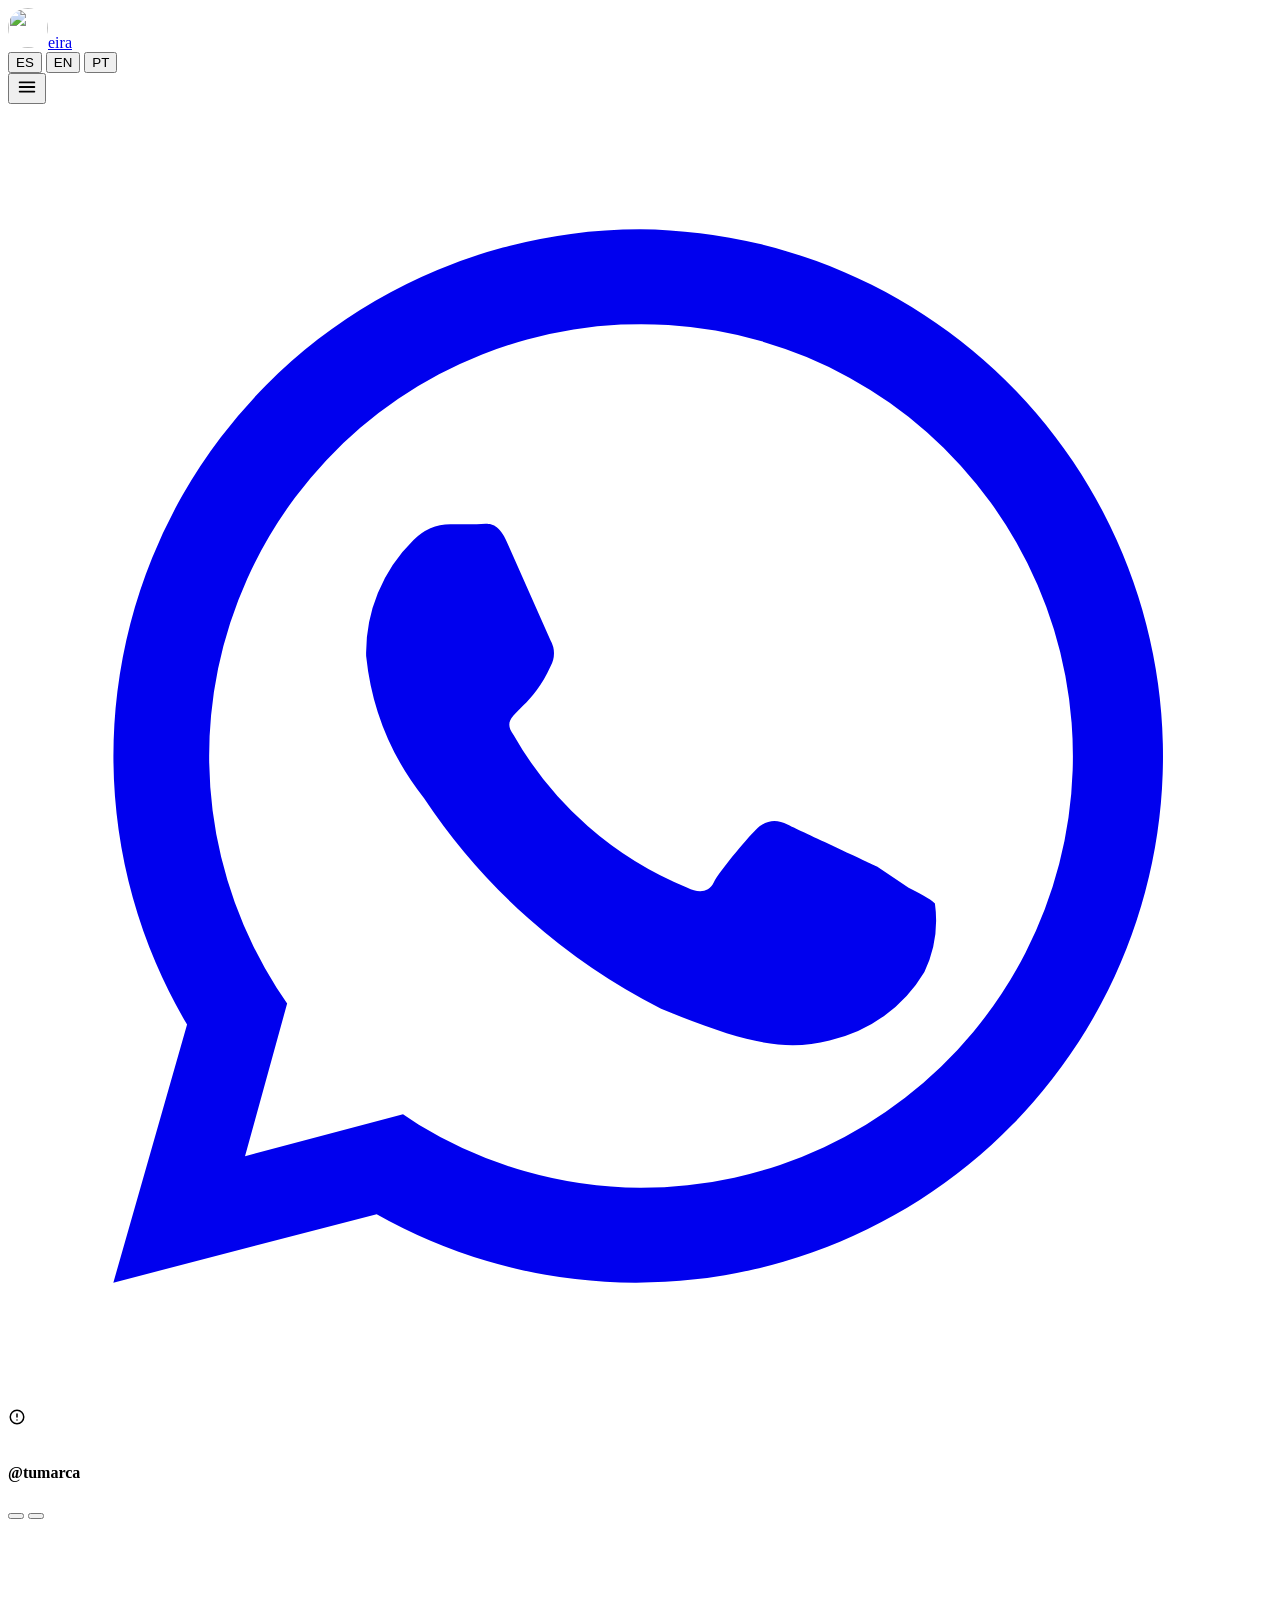
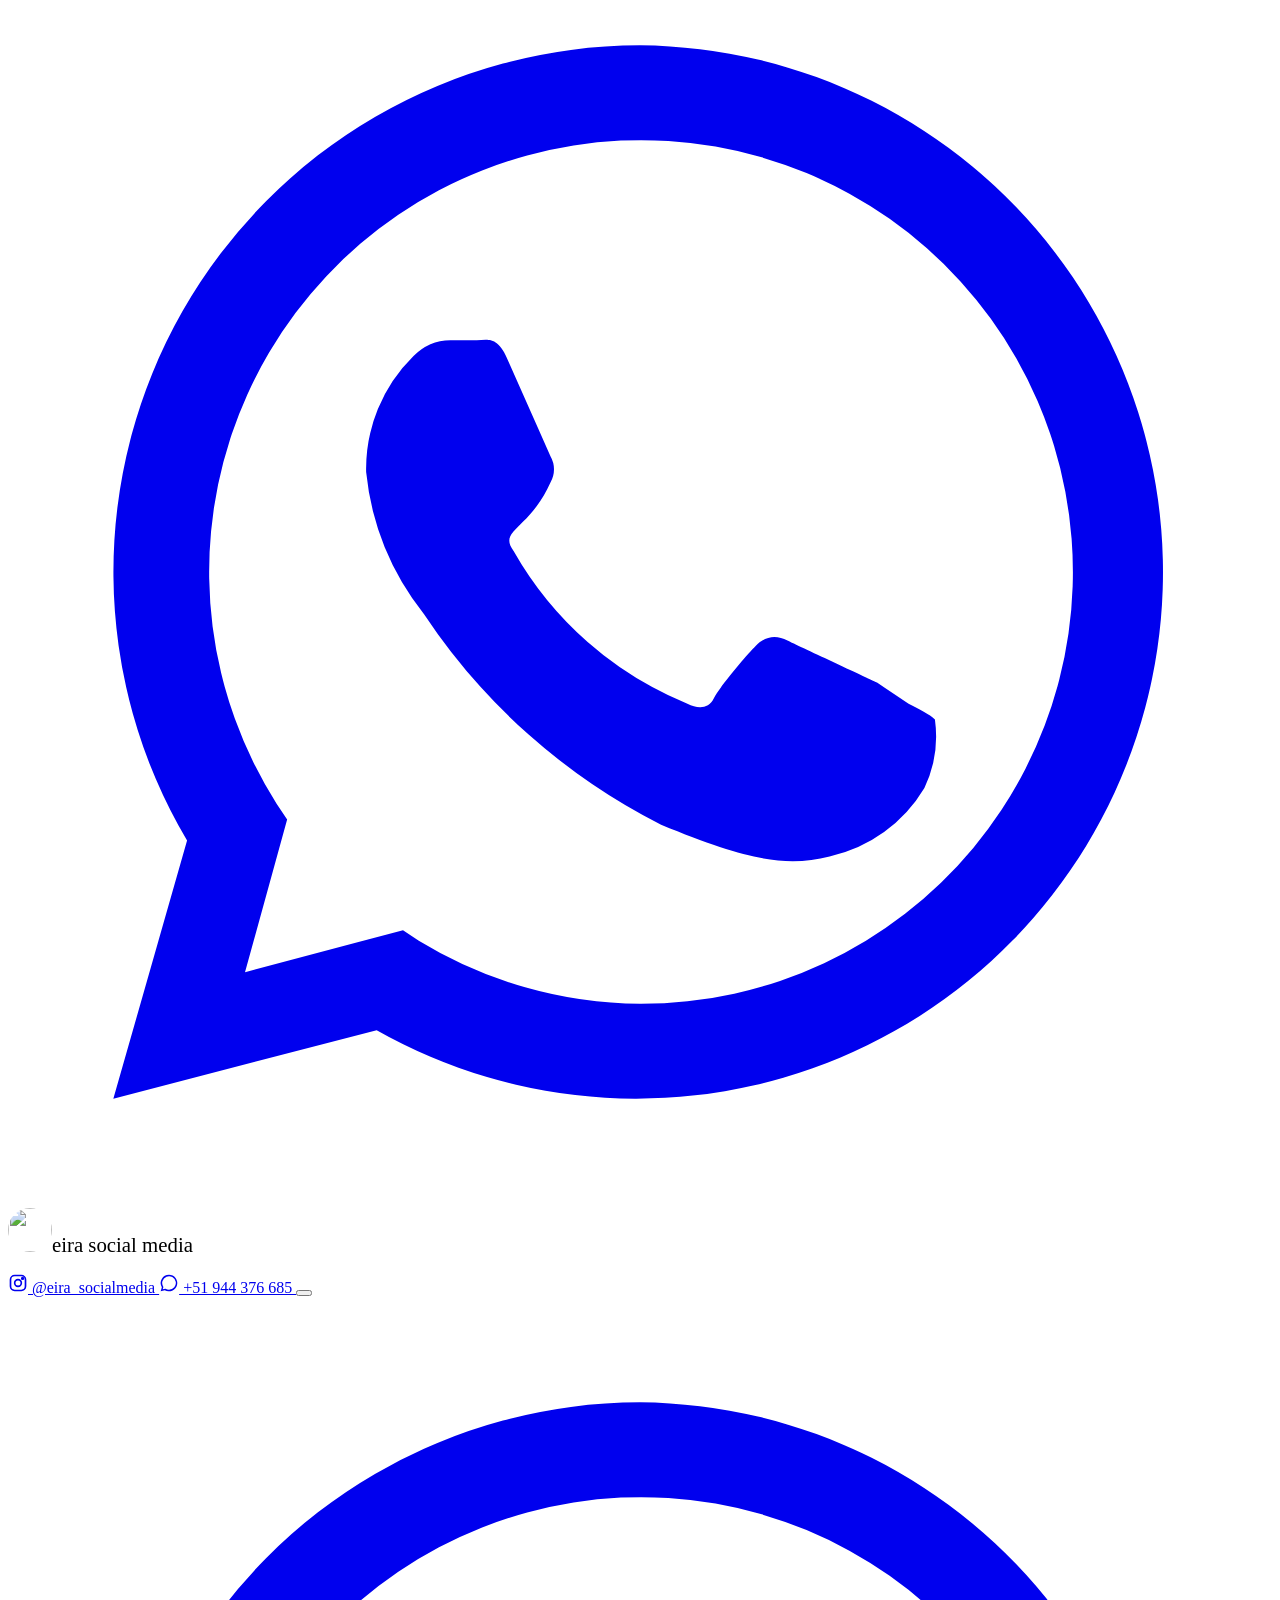
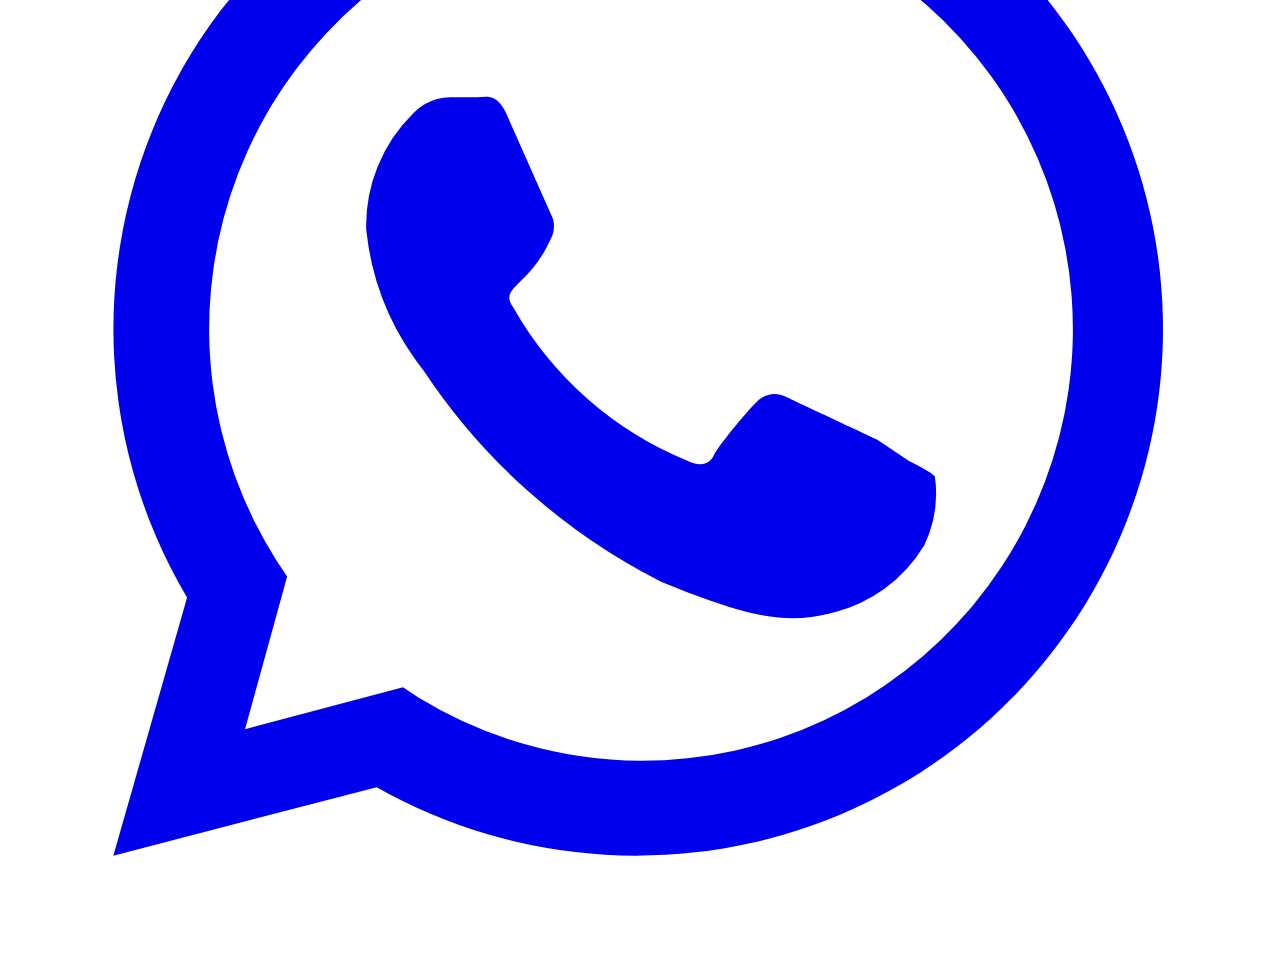
==== index.html @ bcd7b7a1 "Add files via upload" ====
<!doctype html>
<html lang="es">
<head>
<meta charset="utf-8">
<meta name="color-scheme" content="light dark">
<meta name="viewport" content="width=device-width, initial-scale=1, viewport-fit=cover">
<title>Eira Social Media | Contenido que conecta, marcas que inspiran</title>
<meta name="description" content="Agencia de social media: estrategia, gestión de redes, creación de contenido y publicidad digital a la medida de tu marca.">
<link rel="preconnect" href="https://fonts.googleapis.com">
<link rel="preconnect" href="https://fonts.gstatic.com" crossorigin>
<link href="https://fonts.googleapis.com/css2?family=Poppins:wght@400;500;600;700;800&display=swap" rel="stylesheet">
<link rel="icon" href="assets/img/logo.png">
<link rel="stylesheet" href="assets/css/styles.css">
</head>
<body>

<header class="top">
  <div class="wrap bar">
    <a class="logo" href="#inicio" aria-label="Eira Social Media">
      <img src="assets/img/logo.png" alt="" width="40" height="40" style="border-radius:50%;box-shadow:0 0 0 1px var(--line)"><span>eira</span>
    </a>
    <nav class="links" id="nav">
      <a href="#servicios" data-i18n="nav.services"></a>
      <a href="metodologia.html" data-i18n="nav.method"></a>
      <a href="#trabajos" data-i18n="nav.work"></a>
      <a href="#resultados" data-i18n="nav.results"></a>
      <a href="#cotizar" data-i18n="nav.quote"></a>
      <a href="#faq" data-i18n="nav.faq"></a>
    </nav>
    <div class="lang" role="group" aria-label="Idioma / Language / Idioma">
      <button type="button" data-lang="es">ES</button>
      <button type="button" data-lang="en">EN</button>
      <button type="button" data-lang="pt">PT</button>
    </div>
    <a class="btn btn-primary" href="#cotizar" data-i18n="nav.cta"></a>
    <button class="menu-btn" type="button" aria-expanded="false" aria-controls="nav" aria-label="Menu">
      <svg width="22" height="22" viewBox="0 0 24 24" fill="none" stroke="currentColor" stroke-width="2" stroke-linecap="round" aria-hidden="true"><path d="M4 7h16M4 12h16M4 17h16"/></svg>
    </button>
  </div>
</header>

<main id="inicio">
  <section class="hero">
    <div class="wrap hero-grid">
      <div>
        <h1 data-i18n="hero.title"></h1>
        <p class="lede" data-i18n="hero.sub"></p>
        <div class="hero-ctas">
          <a class="btn btn-primary" href="#cotizar" data-i18n="hero.cta1"></a>
          <a class="btn btn-ghost wa-link" href="#" target="_blank" rel="noopener">
            <svg viewBox="0 0 24 24" fill="currentColor" aria-hidden="true"><path d="M12 2a10 10 0 0 0-8.6 15.1L2 22l5-1.3A10 10 0 1 0 12 2Zm0 18.2a8.2 8.2 0 0 1-4.2-1.2l-.3-.2-3 .8.8-2.9-.2-.3A8.2 8.2 0 1 1 12 20.2Zm4.5-6.1c-.2-.1-1.5-.7-1.7-.8s-.4-.1-.6.1-.7.8-.8 1-.3.2-.5.1a6.7 6.7 0 0 1-3.3-2.9c-.3-.4.3-.4.7-1.3a.5.5 0 0 0 0-.5l-.8-1.8c-.2-.5-.4-.4-.6-.4h-.5a1 1 0 0 0-.7.3 3 3 0 0 0-.9 2.2 5.2 5.2 0 0 0 1.1 2.7 11.8 11.8 0 0 0 4.5 4c1.7.7 2.4.8 3.2.6a2.8 2.8 0 0 0 1.8-1.3 2.3 2.3 0 0 0 .2-1.3c-.1-.1-.3-.2-.5-.3Z"/></svg>
            <span data-i18n="hero.cta2"></span>
          </a>
        </div>
        <p class="hero-note">
          <svg width="18" height="18" viewBox="0 0 24 24" fill="none" stroke="currentColor" stroke-width="2" stroke-linecap="round" stroke-linejoin="round" aria-hidden="true"><circle cx="12" cy="12" r="9"/><path d="M12 8v4M12 16h.01"/></svg>
          <span data-i18n="hero.note"></span>
        </p>
      </div>
      <div class="feed" aria-hidden="true">
        <div class="feed-head">
          <img class="avatar" src="assets/img/logo.png" alt="">
          <div><b>@tumarca</b><span data-i18n="hero.feed"></span></div>
        </div>
        <div id="tiles" style="display:contents"></div>
        <div class="feed-stats">
          <div><b data-i18n="hero.s1v"></b><span data-i18n="hero.s1"></span></div>
          <div><b data-i18n="hero.s2v"></b><span data-i18n="hero.s2"></span></div>
          <div><b data-i18n="hero.s3v"></b><span data-i18n="hero.s3"></span></div>
        </div>
      </div>
    </div>
  </section>

  <section id="perfiles" style="padding-top:0">
    <div class="wrap">
      <h2 data-i18n="prof.title"></h2>
      <p class="lede" data-i18n="prof.sub"></p>
      <div class="tabs" role="tablist" id="profTabs"></div>
      <div class="profile-panel" role="tabpanel" id="profPanel" aria-live="polite"></div>
    </div>
  </section>

  <section class="services" id="servicios">
    <div class="wrap">
      <h2 data-i18n="svc.title"></h2>
      <p class="lede" data-i18n="svc.sub"></p>
      <div class="svc-list" id="svcList"></div>
    </div>
  </section>

  <section id="trabajos" style="padding-top:0">
    <div class="wrap">
      <h2 data-i18n="w.title"></h2>
      <p class="lede" data-i18n="w.sub"></p>
      <div class="work-grid" id="work"></div>
    </div>
  </section>

  <section id="resultados" style="padding-top:0">
    <div class="wrap">
      <h2 data-i18n="r.title"></h2>
      <p class="lede" data-i18n="r.sub"></p>
      <div class="results-grid" id="cases"></div>
      <h3 class="brands-title" data-i18n="r.brands"></h3>
      <p class="brands-sub" data-i18n="r.brandsSub"></p>
      <div class="brands" id="brands"></div>
    </div>
  </section>

  <section class="quote" id="cotizar">
    <div class="wrap quote-grid">
      <div>
        <h2 data-i18n="q.title"></h2>
        <p class="lede" data-i18n="q.sub"></p>
        <div class="why" id="why"></div>
      </div>
      <div class="qform" id="qform">
        <div class="progress" id="progress"><i></i><i></i><i></i><i></i><i></i></div>
        <div id="qbody"></div>
        <p class="err" id="qerr" role="alert"></p>
        <div class="qnav">
          <button type="button" class="btn btn-ghost" id="qback"></button>
          <button type="button" class="btn btn-primary" id="qnext"></button>
        </div>
      </div>
    </div>
  </section>

  <section id="faq">
    <div class="wrap">
      <h2 data-i18n="f.title"></h2>
      <div class="faq-list" id="faqList"></div>
    </div>
  </section>

  <section class="final" style="padding-top:0">
    <div class="wrap">
      <h2 data-i18n="end.title"></h2>
      <p class="lede" data-i18n="end.sub"></p>
      <div class="hero-ctas">
        <a class="btn btn-wa wa-link" href="#" target="_blank" rel="noopener">
          <svg viewBox="0 0 24 24" fill="currentColor" aria-hidden="true"><path d="M12 2a10 10 0 0 0-8.6 15.1L2 22l5-1.3A10 10 0 1 0 12 2Zm0 18.2a8.2 8.2 0 0 1-4.2-1.2l-.3-.2-3 .8.8-2.9-.2-.3A8.2 8.2 0 1 1 12 20.2Zm4.5-6.1c-.2-.1-1.5-.7-1.7-.8s-.4-.1-.6.1-.7.8-.8 1-.3.2-.5.1a6.7 6.7 0 0 1-3.3-2.9c-.3-.4.3-.4.7-1.3a.5.5 0 0 0 0-.5l-.8-1.8c-.2-.5-.4-.4-.6-.4h-.5a1 1 0 0 0-.7.3 3 3 0 0 0-.9 2.2 5.2 5.2 0 0 0 1.1 2.7 11.8 11.8 0 0 0 4.5 4c1.7.7 2.4.8 3.2.6a2.8 2.8 0 0 0 1.8-1.3 2.3 2.3 0 0 0 .2-1.3c-.1-.1-.3-.2-.5-.3Z"/></svg>
          <span data-i18n="end.cta"></span>
        </a>
        <a class="btn btn-ghost" href="#cotizar" data-i18n="hero.cta1"></a>
      </div>
    </div>
  </section>
</main>

<footer>
  <div class="wrap foot">
    <div>
      <div class="logo" style="font-size:1.3rem"><img src="assets/img/logo.png" alt="" width="44" height="44" style="border-radius:50%;box-shadow:0 0 0 1px var(--line)"><span>eira social media</span></div>
      <p data-i18n="foot.tag" style="margin-top:6px;max-width:44ch"></p>
    </div>
    <div class="foot-links">
      <a href="https://www.instagram.com/eira_socialmedia/" target="_blank" rel="noopener">
        <svg width="20" height="20" viewBox="0 0 24 24" fill="none" stroke="currentColor" stroke-width="2" aria-hidden="true"><rect x="3" y="3" width="18" height="18" rx="5"/><circle cx="12" cy="12" r="4"/><circle cx="17.5" cy="6.5" r="1" fill="currentColor"/></svg>
        @eira_socialmedia
      </a>
      <a class="wa-link" href="#" target="_blank" rel="noopener">
        <svg width="20" height="20" viewBox="0 0 24 24" fill="currentColor" aria-hidden="true"><path d="M12 2a10 10 0 0 0-8.6 15.1L2 22l5-1.3A10 10 0 1 0 12 2Zm0 18.2a8.2 8.2 0 0 1-4.2-1.2l-.3-.2-3 .8.8-2.9-.2-.3A8.2 8.2 0 1 1 12 20.2Z"/></svg>
        +51 944 376 685
      </a>
      <button class="theme-btn" type="button" id="themeBtn"></button>
    </div>
  </div>
</footer>

<a class="wa-float wa-link" href="#" target="_blank" rel="noopener" aria-label="WhatsApp">
  <svg viewBox="0 0 24 24" fill="currentColor" aria-hidden="true"><path d="M12 2a10 10 0 0 0-8.6 15.1L2 22l5-1.3A10 10 0 1 0 12 2Zm0 18.2a8.2 8.2 0 0 1-4.2-1.2l-.3-.2-3 .8.8-2.9-.2-.3A8.2 8.2 0 1 1 12 20.2Zm4.5-6.1c-.2-.1-1.5-.7-1.7-.8s-.4-.1-.6.1-.7.8-.8 1-.3.2-.5.1a6.7 6.7 0 0 1-3.3-2.9c-.3-.4.3-.4.7-1.3a.5.5 0 0 0 0-.5l-.8-1.8c-.2-.5-.4-.4-.6-.4h-.5a1 1 0 0 0-.7.3 3 3 0 0 0-.9 2.2 5.2 5.2 0 0 0 1.1 2.7 11.8 11.8 0 0 0 4.5 4c1.7.7 2.4.8 3.2.6a2.8 2.8 0 0 0 1.8-1.3 2.3 2.3 0 0 0 .2-1.3c-.1-.1-.3-.2-.5-.3Z"/></svg>
</a>

<script src="assets/js/app.js"></script>
</body>
</html>
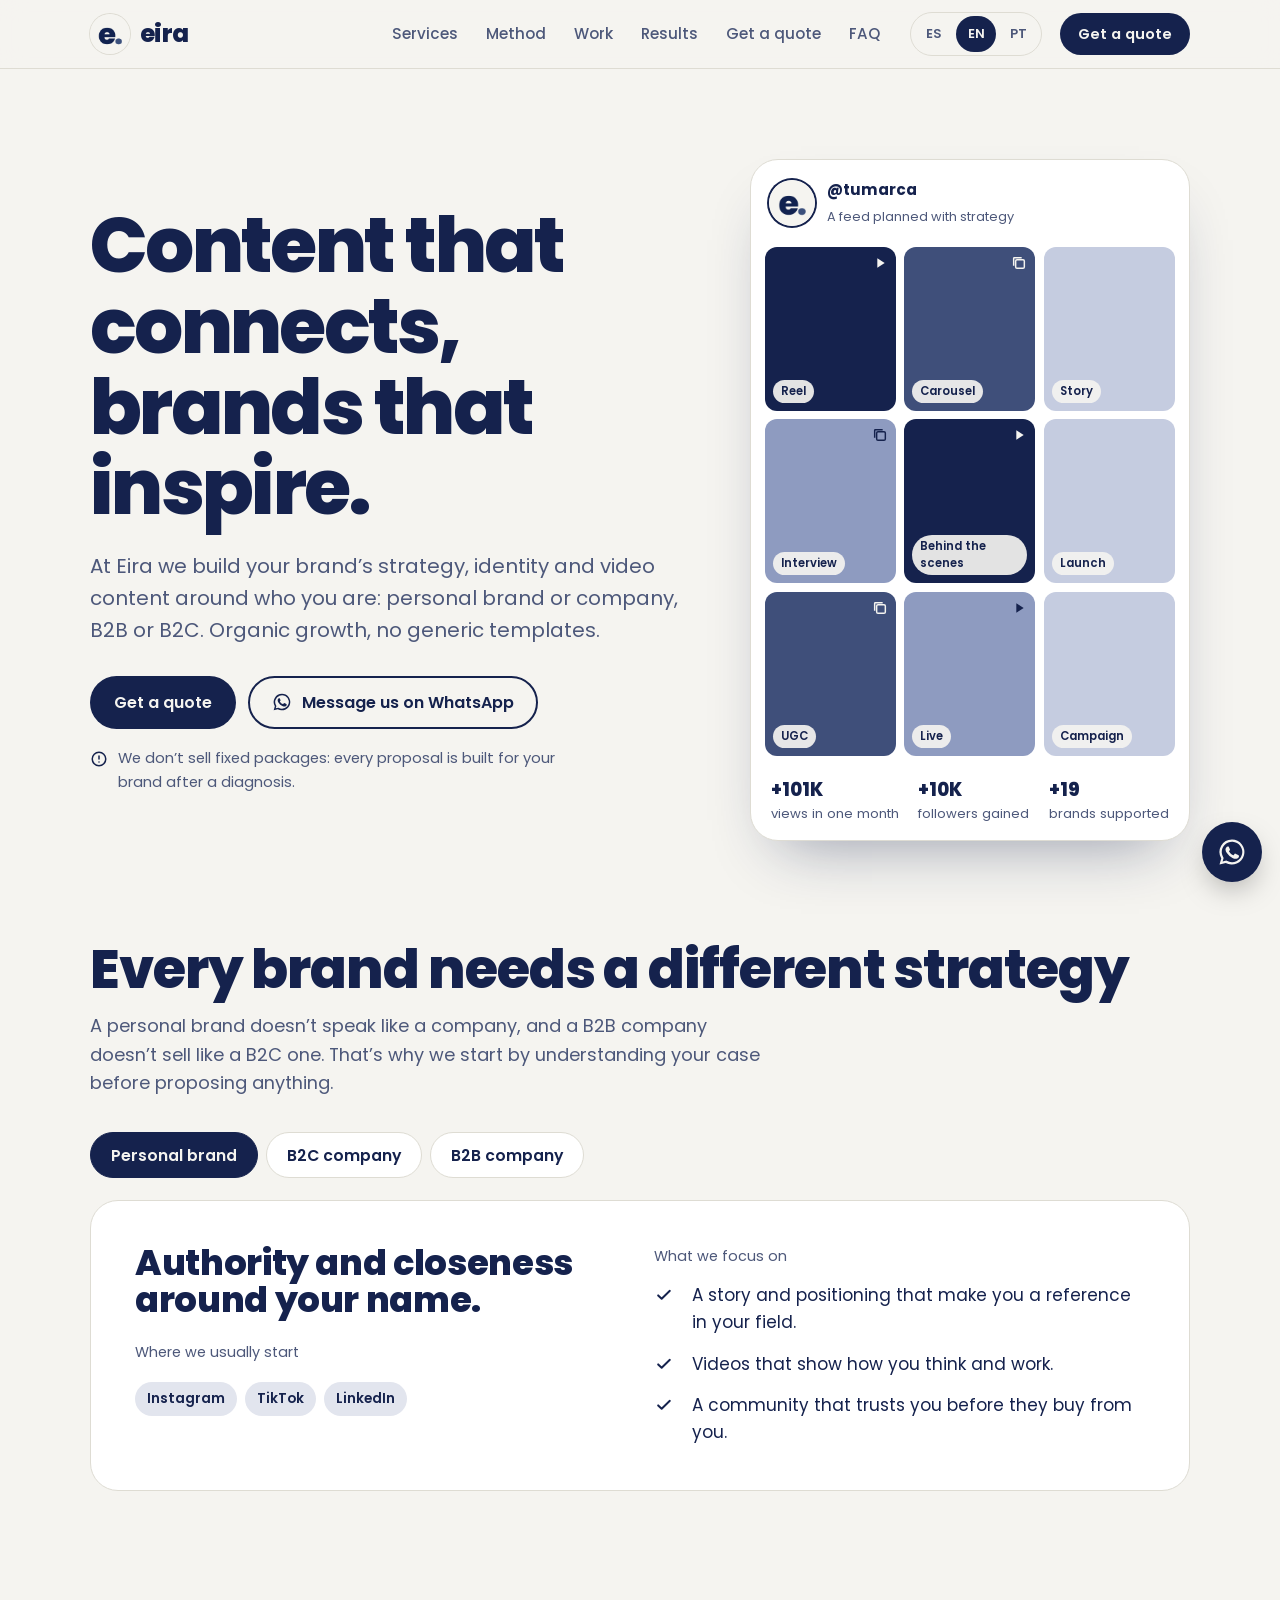
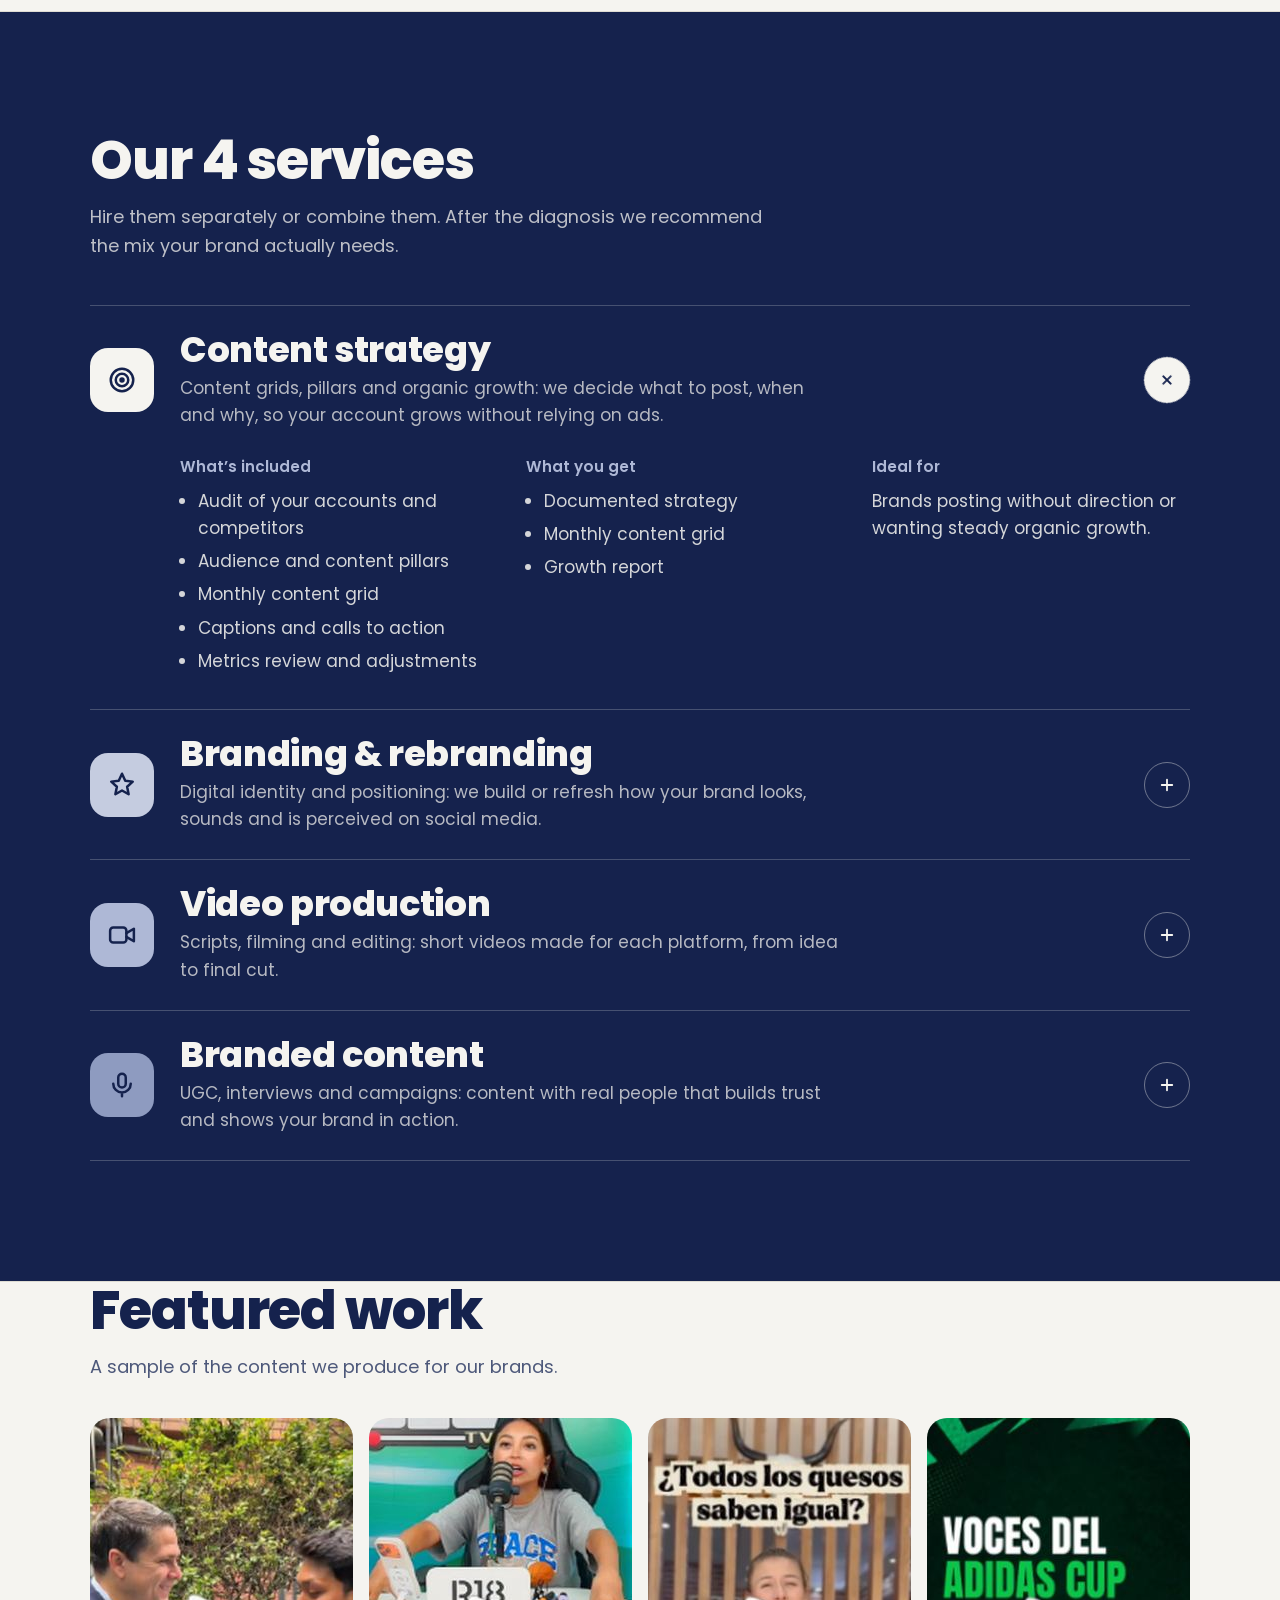
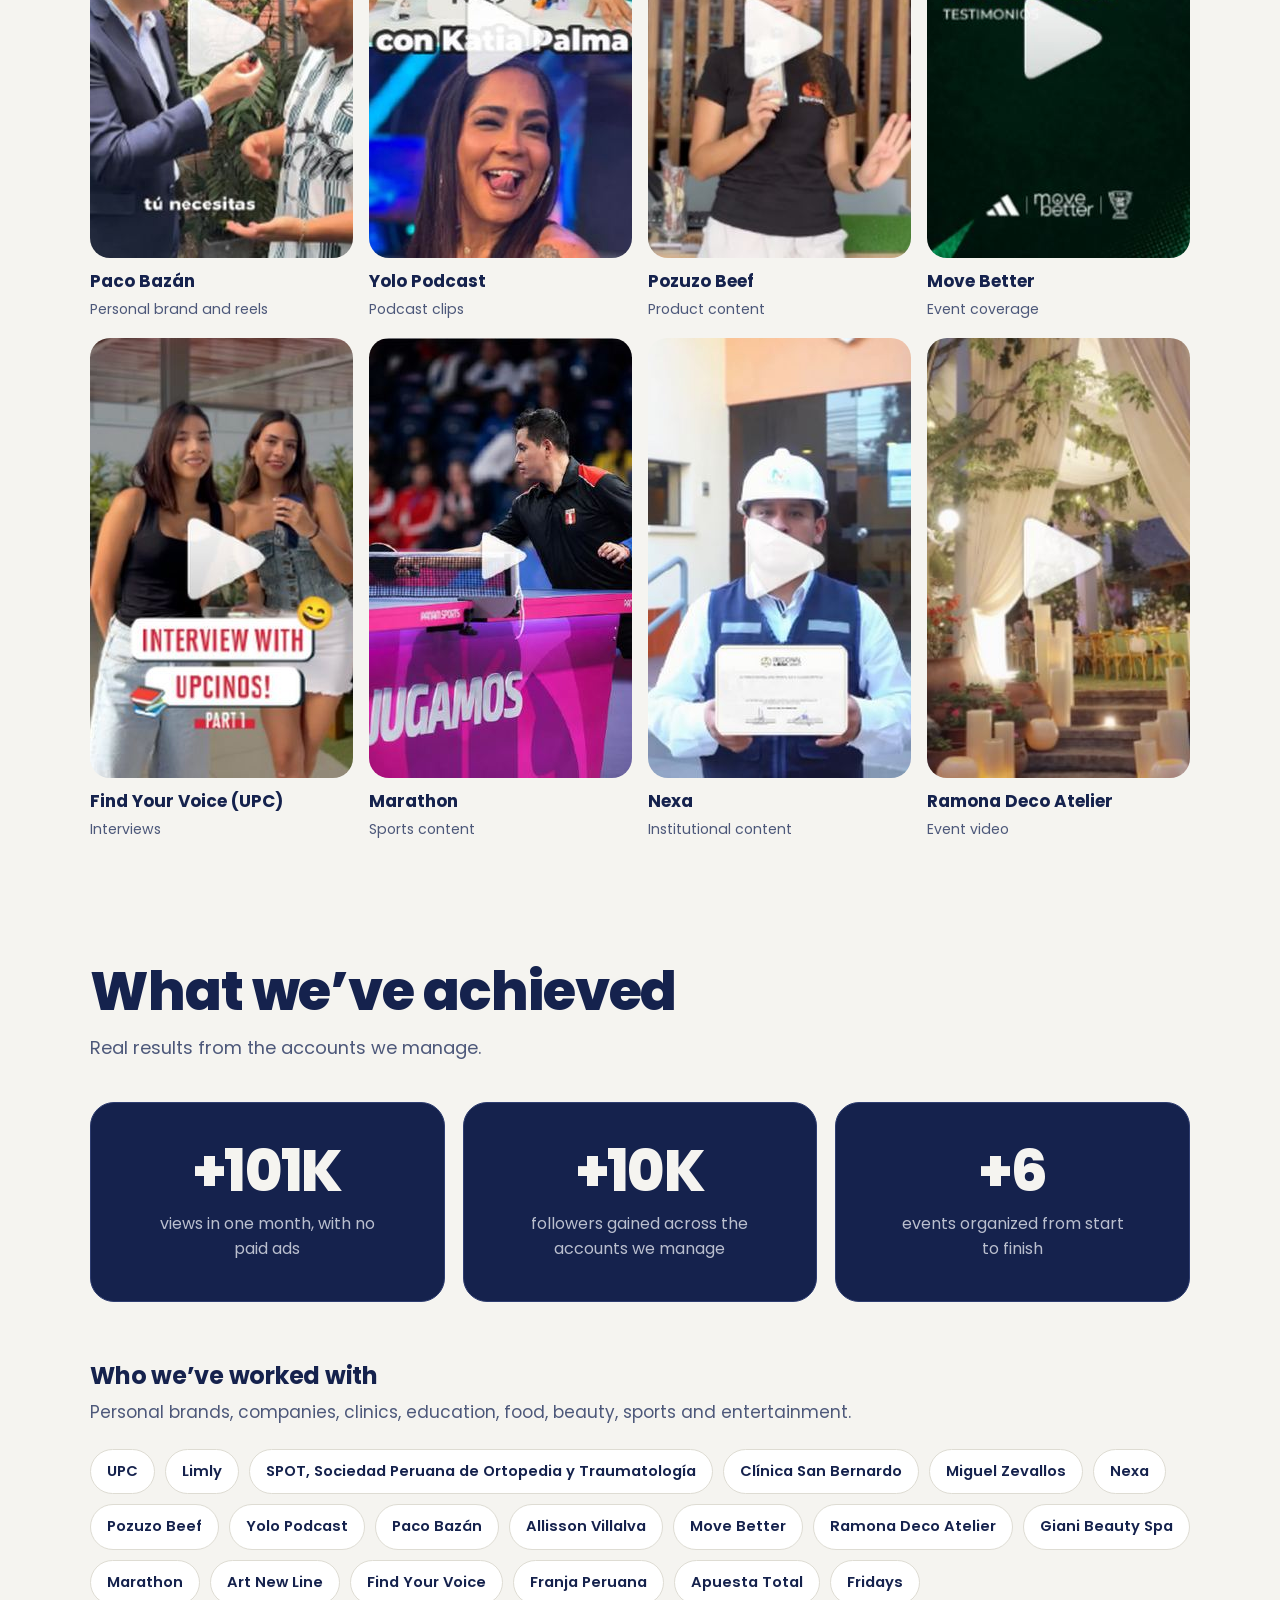
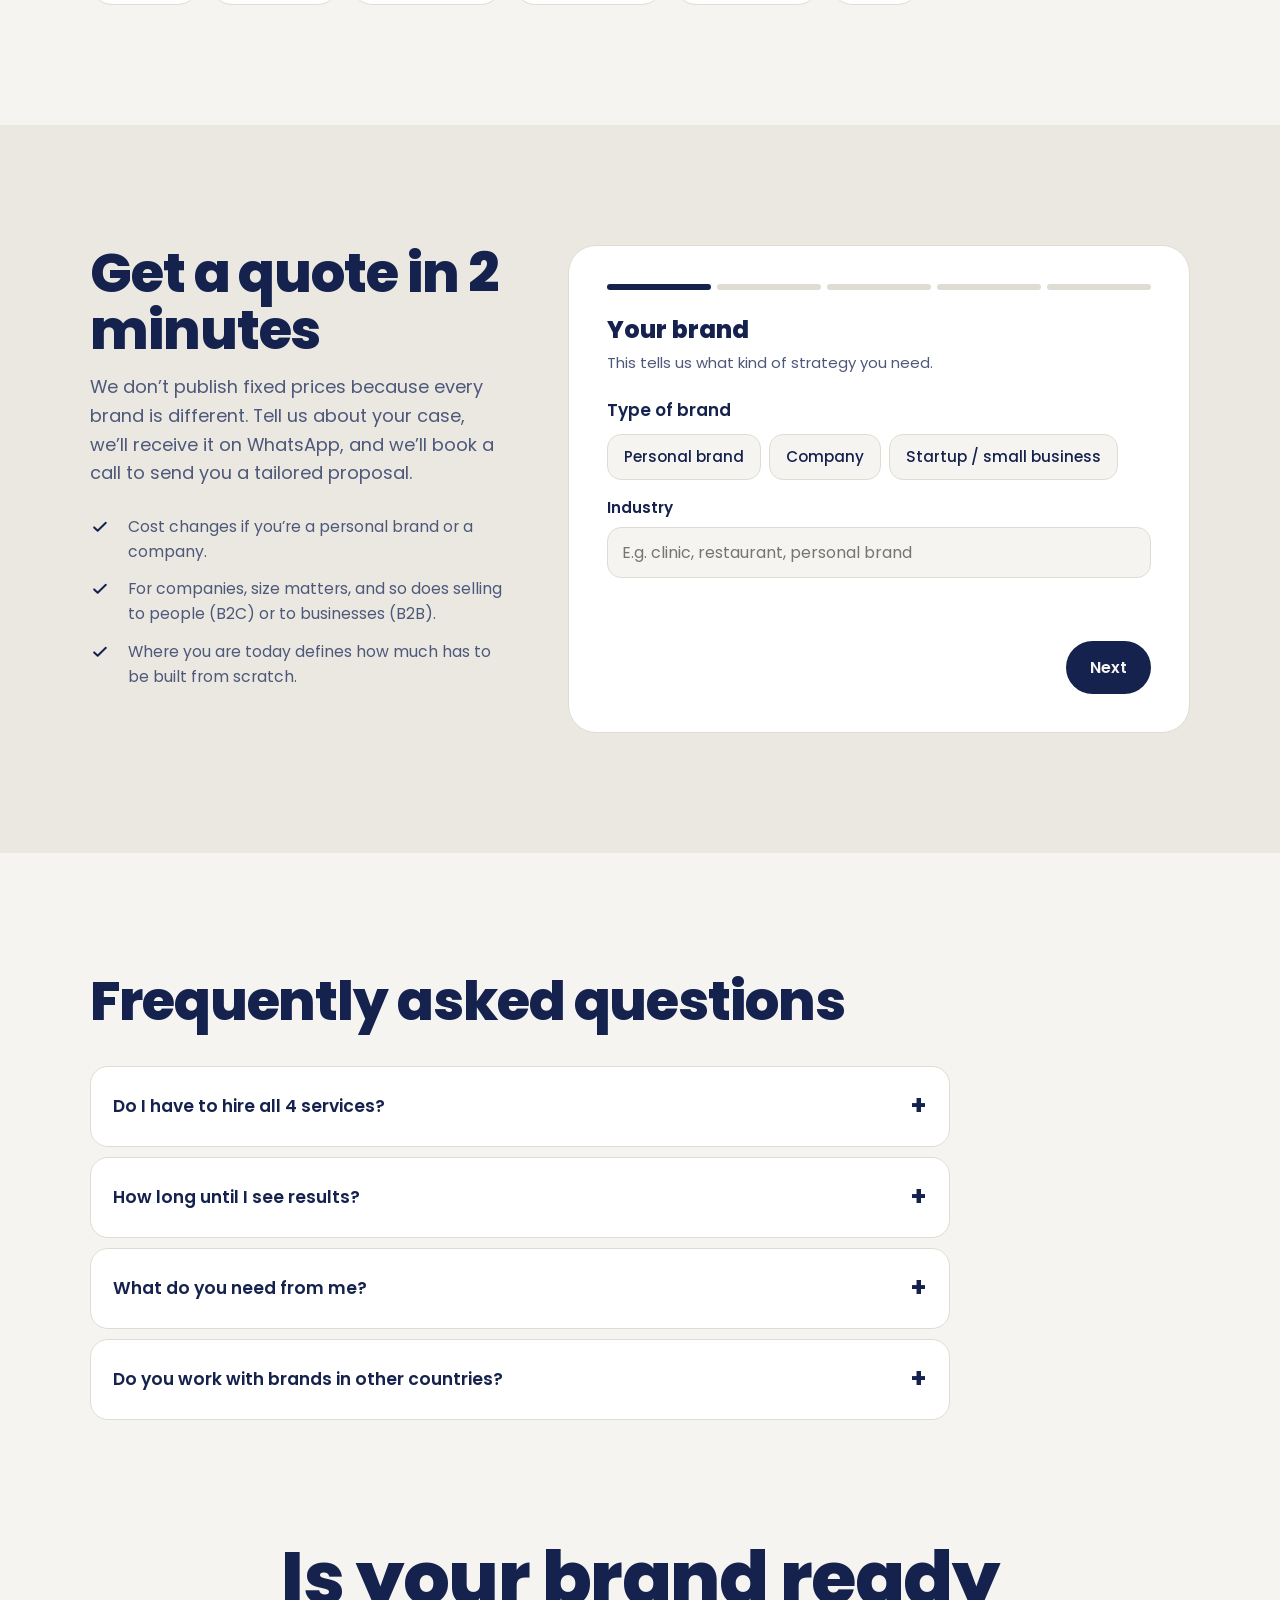
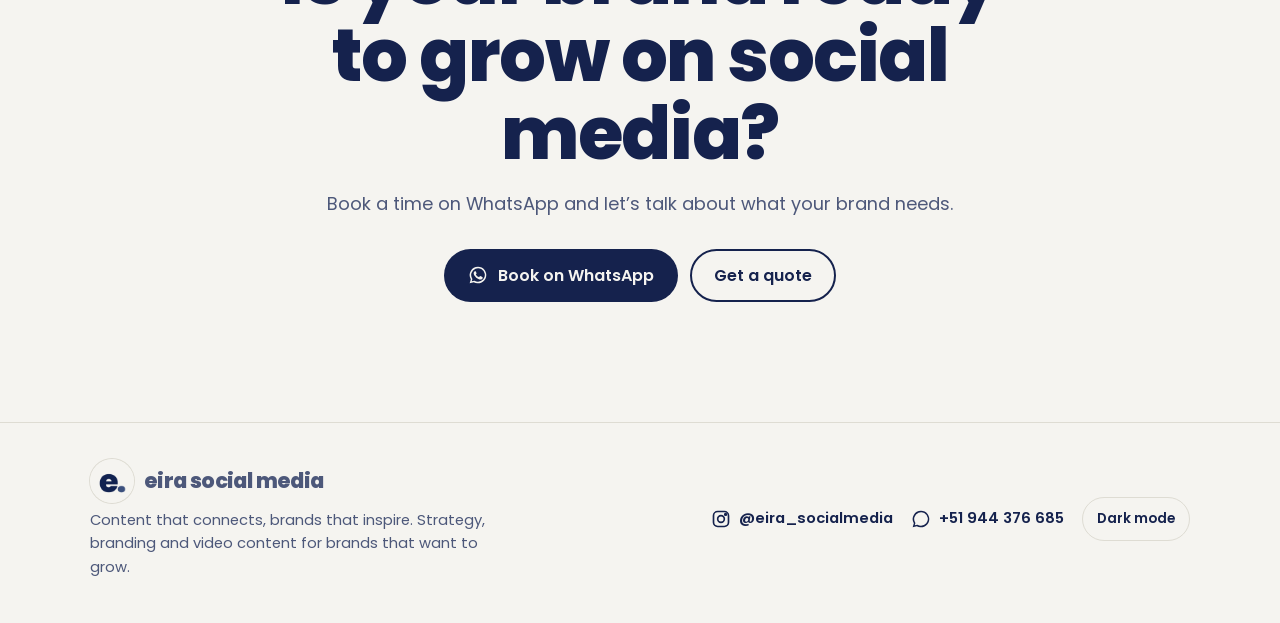
==== commit fe9e5b69: "Add files via upload" ====
--- a/index.html
+++ b/index.html
@@ -1,14 +1,16 @@
-<!doctype html>
-<html lang="es">
-<head>
+<!DOCTYPE html><html lang="es"><head>
 <meta charset="utf-8">
 <meta name="color-scheme" content="light dark">
 <meta name="viewport" content="width=device-width, initial-scale=1, viewport-fit=cover">
 <title>Eira Social Media | Contenido que conecta, marcas que inspiran</title>
-<meta name="description" content="Agencia de social media: estrategia, gestión de redes, creación de contenido y publicidad digital a la medida de tu marca.">
+<meta name="description" content="Eira Social Media: estrategia de contenido, branding, producción audiovisual y contenido para marcas. Contenido que conecta, marcas que inspiran.">
+<meta property="og:title" content="Eira Social Media">
+<meta property="og:description" content="Eira Social Media: estrategia de contenido, branding, producción audiovisual y contenido para marcas. Contenido que conecta, marcas que inspiran.">
+<meta property="og:image" content="assets/img/logo.png">
+<meta property="og:type" content="website">
 <link rel="preconnect" href="https://fonts.googleapis.com">
-<link rel="preconnect" href="https://fonts.gstatic.com" crossorigin>
-<link href="https://fonts.googleapis.com/css2?family=Poppins:wght@400;500;600;700;800&display=swap" rel="stylesheet">
+<link rel="preconnect" href="https://fonts.gstatic.com" crossorigin="">
+<link href="https://fonts.googleapis.com/css2?family=Poppins:wght@400;500;600;700;800&amp;display=swap" rel="stylesheet">
 <link rel="icon" href="assets/img/logo.png">
 <link rel="stylesheet" href="assets/css/styles.css">
 </head>
@@ -20,21 +22,21 @@
       <img src="assets/img/logo.png" alt="" width="40" height="40" style="border-radius:50%;box-shadow:0 0 0 1px var(--line)"><span>eira</span>
     </a>
     <nav class="links" id="nav">
-      <a href="#servicios" data-i18n="nav.services"></a>
-      <a href="metodologia.html" data-i18n="nav.method"></a>
-      <a href="#trabajos" data-i18n="nav.work"></a>
-      <a href="#resultados" data-i18n="nav.results"></a>
-      <a href="#cotizar" data-i18n="nav.quote"></a>
-      <a href="#faq" data-i18n="nav.faq"></a>
+      <a href="#servicios" data-i18n="nav.services">Servicios</a>
+      <a href="metodologia.html" data-i18n="nav.method">Metodología</a>
+      <a href="#trabajos" data-i18n="nav.work">Trabajos</a>
+      <a href="#resultados" data-i18n="nav.results">Resultados</a>
+      <a href="#cotizar" data-i18n="nav.quote">Cotizar</a>
+      <a href="#faq" data-i18n="nav.faq">Preguntas</a>
     </nav>
     <div class="lang" role="group" aria-label="Idioma / Language / Idioma">
-      <button type="button" data-lang="es">ES</button>
-      <button type="button" data-lang="en">EN</button>
-      <button type="button" data-lang="pt">PT</button>
-    </div>
-    <a class="btn btn-primary" href="#cotizar" data-i18n="nav.cta"></a>
+      <button type="button" data-lang="es" aria-pressed="true">ES</button>
+      <button type="button" data-lang="en" aria-pressed="false">EN</button>
+      <button type="button" data-lang="pt" aria-pressed="false">PT</button>
+    </div>
+    <a class="btn btn-primary" href="#cotizar" data-i18n="nav.cta">Cotiza tu proyecto</a>
     <button class="menu-btn" type="button" aria-expanded="false" aria-controls="nav" aria-label="Menu">
-      <svg width="22" height="22" viewBox="0 0 24 24" fill="none" stroke="currentColor" stroke-width="2" stroke-linecap="round" aria-hidden="true"><path d="M4 7h16M4 12h16M4 17h16"/></svg>
+      <svg width="22" height="22" viewBox="0 0 24 24" fill="none" stroke="currentColor" stroke-width="2" stroke-linecap="round" aria-hidden="true"><path d="M4 7h16M4 12h16M4 17h16"></path></svg>
     </button>
   </div>
 </header>
@@ -43,30 +45,30 @@
   <section class="hero">
     <div class="wrap hero-grid">
       <div>
-        <h1 data-i18n="hero.title"></h1>
-        <p class="lede" data-i18n="hero.sub"></p>
+        <h1 data-i18n="hero.title">Contenido que conecta, marcas que inspiran.</h1>
+        <p class="lede" data-i18n="hero.sub">En Eira creamos la estrategia, la identidad y el contenido audiovisual de tu marca según quién eres: marca personal o empresa, B2B o B2C. Crecimiento orgánico, sin plantillas genéricas.</p>
         <div class="hero-ctas">
-          <a class="btn btn-primary" href="#cotizar" data-i18n="hero.cta1"></a>
-          <a class="btn btn-ghost wa-link" href="#" target="_blank" rel="noopener">
-            <svg viewBox="0 0 24 24" fill="currentColor" aria-hidden="true"><path d="M12 2a10 10 0 0 0-8.6 15.1L2 22l5-1.3A10 10 0 1 0 12 2Zm0 18.2a8.2 8.2 0 0 1-4.2-1.2l-.3-.2-3 .8.8-2.9-.2-.3A8.2 8.2 0 1 1 12 20.2Zm4.5-6.1c-.2-.1-1.5-.7-1.7-.8s-.4-.1-.6.1-.7.8-.8 1-.3.2-.5.1a6.7 6.7 0 0 1-3.3-2.9c-.3-.4.3-.4.7-1.3a.5.5 0 0 0 0-.5l-.8-1.8c-.2-.5-.4-.4-.6-.4h-.5a1 1 0 0 0-.7.3 3 3 0 0 0-.9 2.2 5.2 5.2 0 0 0 1.1 2.7 11.8 11.8 0 0 0 4.5 4c1.7.7 2.4.8 3.2.6a2.8 2.8 0 0 0 1.8-1.3 2.3 2.3 0 0 0 .2-1.3c-.1-.1-.3-.2-.5-.3Z"/></svg>
-            <span data-i18n="hero.cta2"></span>
+          <a class="btn btn-primary" href="#cotizar" data-i18n="hero.cta1">Cotiza tu proyecto</a>
+          <a class="btn btn-ghost wa-link" href="https://wa.me/51944376685?text=Hola%20Eira%2C%20quiero%20informaci%C3%B3n%20sobre%20sus%20servicios" target="_blank" rel="noopener">
+            <svg viewBox="0 0 24 24" fill="currentColor" aria-hidden="true"><path d="M12 2a10 10 0 0 0-8.6 15.1L2 22l5-1.3A10 10 0 1 0 12 2Zm0 18.2a8.2 8.2 0 0 1-4.2-1.2l-.3-.2-3 .8.8-2.9-.2-.3A8.2 8.2 0 1 1 12 20.2Zm4.5-6.1c-.2-.1-1.5-.7-1.7-.8s-.4-.1-.6.1-.7.8-.8 1-.3.2-.5.1a6.7 6.7 0 0 1-3.3-2.9c-.3-.4.3-.4.7-1.3a.5.5 0 0 0 0-.5l-.8-1.8c-.2-.5-.4-.4-.6-.4h-.5a1 1 0 0 0-.7.3 3 3 0 0 0-.9 2.2 5.2 5.2 0 0 0 1.1 2.7 11.8 11.8 0 0 0 4.5 4c1.7.7 2.4.8 3.2.6a2.8 2.8 0 0 0 1.8-1.3 2.3 2.3 0 0 0 .2-1.3c-.1-.1-.3-.2-.5-.3Z"></path></svg>
+            <span data-i18n="hero.cta2">Escríbenos por WhatsApp</span>
           </a>
         </div>
         <p class="hero-note">
-          <svg width="18" height="18" viewBox="0 0 24 24" fill="none" stroke="currentColor" stroke-width="2" stroke-linecap="round" stroke-linejoin="round" aria-hidden="true"><circle cx="12" cy="12" r="9"/><path d="M12 8v4M12 16h.01"/></svg>
-          <span data-i18n="hero.note"></span>
+          <svg width="18" height="18" viewBox="0 0 24 24" fill="none" stroke="currentColor" stroke-width="2" stroke-linecap="round" stroke-linejoin="round" aria-hidden="true"><circle cx="12" cy="12" r="9"></circle><path d="M12 8v4M12 16h.01"></path></svg>
+          <span data-i18n="hero.note">No trabajamos con paquetes cerrados: cada propuesta se arma a la medida de tu marca después de un diagnóstico.</span>
         </p>
       </div>
       <div class="feed" aria-hidden="true">
         <div class="feed-head">
           <img class="avatar" src="assets/img/logo.png" alt="">
-          <div><b>@tumarca</b><span data-i18n="hero.feed"></span></div>
-        </div>
-        <div id="tiles" style="display:contents"></div>
+          <div><b>@tumarca</b><span data-i18n="hero.feed">Feed planificado con estrategia</span></div>
+        </div>
+        <div id="tiles" style="display:contents"><div class="tile" style="background:var(--c1);color:var(--t1);animation-delay:0.15s"><svg viewBox="0 0 24 24" fill="currentColor" aria-hidden="true"><path d="M8 5v14l11-7L8 5Z"></path></svg><span>Reel</span></div><div class="tile" style="background:var(--c2);color:var(--t2);animation-delay:0.22s"><svg viewBox="0 0 24 24" fill="none" stroke="currentColor" stroke-width="2.2" aria-hidden="true"><rect x="7" y="7" width="13" height="13" rx="2"></rect><path d="M4 16V5a1 1 0 0 1 1-1h11"></path></svg><span>Carrusel</span></div><div class="tile" style="background:var(--c4);color:var(--t4);animation-delay:0.29000000000000004s"><span>Story</span></div><div class="tile" style="background:var(--c3);color:var(--t3);animation-delay:0.36s"><svg viewBox="0 0 24 24" fill="none" stroke="currentColor" stroke-width="2.2" aria-hidden="true"><rect x="7" y="7" width="13" height="13" rx="2"></rect><path d="M4 16V5a1 1 0 0 1 1-1h11"></path></svg><span>Entrevista</span></div><div class="tile" style="background:var(--c1);color:var(--t1);animation-delay:0.43000000000000005s"><svg viewBox="0 0 24 24" fill="currentColor" aria-hidden="true"><path d="M8 5v14l11-7L8 5Z"></path></svg><span>Detrás de cámara</span></div><div class="tile" style="background:var(--c4);color:var(--t4);animation-delay:0.5s"><span>Lanzamiento</span></div><div class="tile" style="background:var(--c2);color:var(--t2);animation-delay:0.5700000000000001s"><svg viewBox="0 0 24 24" fill="none" stroke="currentColor" stroke-width="2.2" aria-hidden="true"><rect x="7" y="7" width="13" height="13" rx="2"></rect><path d="M4 16V5a1 1 0 0 1 1-1h11"></path></svg><span>UGC</span></div><div class="tile" style="background:var(--c3);color:var(--t3);animation-delay:0.64s"><svg viewBox="0 0 24 24" fill="currentColor" aria-hidden="true"><path d="M8 5v14l11-7L8 5Z"></path></svg><span>Live</span></div><div class="tile" style="background:var(--c4);color:var(--t4);animation-delay:0.7100000000000001s"><span>Campaña</span></div></div>
         <div class="feed-stats">
-          <div><b data-i18n="hero.s1v"></b><span data-i18n="hero.s1"></span></div>
-          <div><b data-i18n="hero.s2v"></b><span data-i18n="hero.s2"></span></div>
-          <div><b data-i18n="hero.s3v"></b><span data-i18n="hero.s3"></span></div>
+          <div><b data-i18n="hero.s1v">+101K</b><span data-i18n="hero.s1">visualizaciones en un mes</span></div>
+          <div><b data-i18n="hero.s2v">+10K</b><span data-i18n="hero.s2">seguidores ganados</span></div>
+          <div><b data-i18n="hero.s3v">+19</b><span data-i18n="hero.s3">marcas acompañadas</span></div>
         </div>
       </div>
     </div>
@@ -74,54 +76,103 @@
 
   <section id="perfiles" style="padding-top:0">
     <div class="wrap">
-      <h2 data-i18n="prof.title"></h2>
-      <p class="lede" data-i18n="prof.sub"></p>
-      <div class="tabs" role="tablist" id="profTabs"></div>
-      <div class="profile-panel" role="tabpanel" id="profPanel" aria-live="polite"></div>
+      <h2 data-i18n="prof.title">Cada marca necesita una estrategia distinta</h2>
+      <p class="lede" data-i18n="prof.sub">Una marca personal no comunica igual que una empresa, y una empresa B2B no vende igual que una B2C. Por eso empezamos entendiendo tu caso antes de proponer nada.</p>
+      <div class="tabs" role="tablist" id="profTabs"><button type="button" role="tab" aria-selected="true" data-i="0">Marca personal</button><button type="button" role="tab" aria-selected="false" data-i="1">Empresa B2C</button><button type="button" role="tab" aria-selected="false" data-i="2">Empresa B2B</button></div>
+      <div class="profile-panel" role="tabpanel" id="profPanel" aria-live="polite"><div><h3>Autoridad y cercanía alrededor de tu nombre.</h3><p class="chip-label">Redes donde solemos empezar</p><div class="chips"><span class="chip">Instagram</span><span class="chip">TikTok</span><span class="chip">LinkedIn</span></div></div>
+  <div><p class="chip-label" style="margin:0 0 14px">En qué nos enfocamos</p><ul><li><svg width="20" height="20" viewBox="0 0 24 24" fill="none" stroke="currentColor" stroke-width="2.4" stroke-linecap="round" stroke-linejoin="round" aria-hidden="true"><path d="M5 12.5l4.2 4L19 7"></path></svg><span>Narrativa y posicionamiento como referente en tu tema.</span></li><li><svg width="20" height="20" viewBox="0 0 24 24" fill="none" stroke="currentColor" stroke-width="2.4" stroke-linecap="round" stroke-linejoin="round" aria-hidden="true"><path d="M5 12.5l4.2 4L19 7"></path></svg><span>Videos que muestran cómo piensas y trabajas.</span></li><li><svg width="20" height="20" viewBox="0 0 24 24" fill="none" stroke="currentColor" stroke-width="2.4" stroke-linecap="round" stroke-linejoin="round" aria-hidden="true"><path d="M5 12.5l4.2 4L19 7"></path></svg><span>Una comunidad que confía en ti antes de comprarte.</span></li></ul></div></div>
     </div>
   </section>
 
   <section class="services" id="servicios">
     <div class="wrap">
-      <h2 data-i18n="svc.title"></h2>
-      <p class="lede" data-i18n="svc.sub"></p>
-      <div class="svc-list" id="svcList"></div>
+      <h2 data-i18n="svc.title">Nuestros 4 servicios</h2>
+      <p class="lede" data-i18n="svc.sub">Puedes contratarlos por separado o combinarlos. Después del diagnóstico te recomendamos la mezcla que tu marca realmente necesita.</p>
+      <div class="svc-list" id="svcList">
+  <div class="svc" data-open="true">
+    <button class="svc-head" type="button" aria-expanded="true" aria-controls="svcb0" data-i="0">
+      <span class="svc-icon" style="background:#F5F4F0"><svg viewBox="0 0 24 24" fill="none" stroke="currentColor" stroke-width="2" stroke-linecap="round" stroke-linejoin="round" aria-hidden="true"><circle cx="12" cy="12" r="9"></circle><circle cx="12" cy="12" r="5"></circle><circle cx="12" cy="12" r="1.2" fill="currentColor"></circle></svg></span>
+      <span><h3>Estrategia de contenido</h3><p>Grillas, pilares y crecimiento orgánico: decidimos qué publicar, cuándo y para qué, para que tu cuenta crezca sin depender de la pauta.</p></span>
+      <span class="svc-toggle" aria-hidden="true"><svg width="18" height="18" viewBox="0 0 24 24" fill="none" stroke="currentColor" stroke-width="2.4" stroke-linecap="round"><path d="M12 5v14M5 12h14"></path></svg></span>
+    </button>
+    <div class="svc-body" id="svcb0">
+      <div><h4>Qué incluye</h4><ul><li>Auditoría de tus redes y de tu competencia</li><li>Definición de público y pilares de contenido</li><li>Grilla mensual de publicaciones</li><li>Copys y llamados a la acción</li><li>Revisión de métricas y ajustes</li></ul></div>
+      <div><h4>Lo que recibes</h4><ul><li>Estrategia documentada</li><li>Grilla de contenidos mensual</li><li>Reporte de crecimiento</li></ul></div>
+      <div><h4>Ideal para</h4><p>Marcas que publican sin rumbo o quieren crecer de forma orgánica y constante.</p></div>
+    </div>
+  </div>
+  <div class="svc" data-open="false">
+    <button class="svc-head" type="button" aria-expanded="false" aria-controls="svcb1" data-i="1">
+      <span class="svc-icon" style="background:#C5CCE0"><svg viewBox="0 0 24 24" fill="none" stroke="currentColor" stroke-width="2" stroke-linecap="round" stroke-linejoin="round" aria-hidden="true"><path d="M12 3l2.6 5.6 6 .7-4.5 4.1 1.2 6L12 16.4 6.7 19.4l1.2-6L3.4 9.3l6-.7L12 3Z"></path></svg></span>
+      <span><h3>Branding y rebranding</h3><p>Identidad y posicionamiento digital: construimos o renovamos cómo se ve, suena y se percibe tu marca en redes.</p></span>
+      <span class="svc-toggle" aria-hidden="true"><svg width="18" height="18" viewBox="0 0 24 24" fill="none" stroke="currentColor" stroke-width="2.4" stroke-linecap="round"><path d="M12 5v14M5 12h14"></path></svg></span>
+    </button>
+    <div class="svc-body" id="svcb1" hidden="">
+      <div><h4>Qué incluye</h4><ul><li>Diagnóstico de marca y posicionamiento</li><li>Propuesta de valor y tono de voz</li><li>Identidad visual para redes</li><li>Optimización de perfiles: bio, highlights y portadas</li><li>Línea gráfica para el feed</li></ul></div>
+      <div><h4>Lo que recibes</h4><ul><li>Guía de marca para redes</li><li>Plantillas editables</li><li>Perfiles optimizados</li></ul></div>
+      <div><h4>Ideal para</h4><p>Marcas nuevas o que sienten que su imagen ya no las representa.</p></div>
+    </div>
+  </div>
+  <div class="svc" data-open="false">
+    <button class="svc-head" type="button" aria-expanded="false" aria-controls="svcb2" data-i="2">
+      <span class="svc-icon" style="background:#AEB8D6"><svg viewBox="0 0 24 24" fill="none" stroke="currentColor" stroke-width="2" stroke-linecap="round" stroke-linejoin="round" aria-hidden="true"><rect x="2.5" y="6" width="13" height="12" rx="2.5"></rect><path d="M15.5 10.5l6-3.5v10l-6-3.5"></path></svg></span>
+      <span><h3>Producción audiovisual</h3><p>Guiones, grabación y edición: videos cortos pensados para cada red, desde la idea hasta la pieza final.</p></span>
+      <span class="svc-toggle" aria-hidden="true"><svg width="18" height="18" viewBox="0 0 24 24" fill="none" stroke="currentColor" stroke-width="2.4" stroke-linecap="round"><path d="M12 5v14M5 12h14"></path></svg></span>
+    </button>
+    <div class="svc-body" id="svcb2" hidden="">
+      <div><h4>Qué incluye</h4><ul><li>Ideas y guiones para reels y TikToks</li><li>Dirección y grabación</li><li>Edición con subtítulos y ritmo para redes</li><li>Adaptación de formatos por plataforma</li><li>Cobertura de eventos</li></ul></div>
+      <div><h4>Lo que recibes</h4><ul><li>Videos listos para publicar</li><li>Clips para reels, TikTok y stories</li><li>Archivos en los formatos de cada red</li></ul></div>
+      <div><h4>Ideal para</h4><p>Marcas personales, negocios y eventos que necesitan video constante y de calidad.</p></div>
+    </div>
+  </div>
+  <div class="svc" data-open="false">
+    <button class="svc-head" type="button" aria-expanded="false" aria-controls="svcb3" data-i="3">
+      <span class="svc-icon" style="background:#8E9BC0"><svg viewBox="0 0 24 24" fill="none" stroke="currentColor" stroke-width="2" stroke-linecap="round" stroke-linejoin="round" aria-hidden="true"><rect x="9" y="3" width="6" height="11" rx="3"></rect><path d="M5 11a7 7 0 0 0 14 0M12 18v3"></path></svg></span>
+      <span><h3>Contenido para marcas</h3><p>UGC, entrevistas y campañas: contenido con personas reales que genera confianza y muestra tu marca en acción.</p></span>
+      <span class="svc-toggle" aria-hidden="true"><svg width="18" height="18" viewBox="0 0 24 24" fill="none" stroke="currentColor" stroke-width="2.4" stroke-linecap="round"><path d="M12 5v14M5 12h14"></path></svg></span>
+    </button>
+    <div class="svc-body" id="svcb3" hidden="">
+      <div><h4>Qué incluye</h4><ul><li>Contenido UGC con creadores</li><li>Entrevistas y formatos de calle</li><li>Testimonios de clientes</li><li>Campañas y lanzamientos</li><li>Colaboraciones con otras cuentas</li></ul></div>
+      <div><h4>Lo que recibes</h4><ul><li>Piezas UGC y entrevistas editadas</li><li>Plan de campaña</li><li>Contenido listo para orgánico o anuncios</li></ul></div>
+      <div><h4>Ideal para</h4><p>Marcas que quieren mostrar su producto con caras reales y generar confianza.</p></div>
+    </div>
+  </div></div>
     </div>
   </section>
 
   <section id="trabajos" style="padding-top:0">
     <div class="wrap">
-      <h2 data-i18n="w.title"></h2>
-      <p class="lede" data-i18n="w.sub"></p>
-      <div class="work-grid" id="work"></div>
+      <h2 data-i18n="w.title">Trabajos destacados</h2>
+      <p class="lede" data-i18n="w.sub">Una muestra del contenido que producimos para nuestras marcas.</p>
+      <div class="work-grid" id="work"><figure class="work"><img src="assets/img/work-paco.jpg" alt="Paco Bazán: Marca personal y reels" width="330" height="440"><figcaption><b>Paco Bazán</b><span>Marca personal y reels</span></figcaption></figure><figure class="work"><img src="assets/img/work-yolo.jpg" alt="Yolo Podcast: Clips de podcast" width="330" height="440"><figcaption><b>Yolo Podcast</b><span>Clips de podcast</span></figcaption></figure><figure class="work"><img src="assets/img/work-pozuzo.jpg" alt="Pozuzo Beef: Contenido de producto" width="330" height="440"><figcaption><b>Pozuzo Beef</b><span>Contenido de producto</span></figcaption></figure><figure class="work"><img src="assets/img/work-movebetter.jpg" alt="Move Better: Cobertura de evento" width="330" height="440"><figcaption><b>Move Better</b><span>Cobertura de evento</span></figcaption></figure><figure class="work"><img src="assets/img/work-fyv.jpg" alt="Find Your Voice (UPC): Entrevistas" width="330" height="440"><figcaption><b>Find Your Voice (UPC)</b><span>Entrevistas</span></figcaption></figure><figure class="work"><img src="assets/img/work-marathon.jpg" alt="Marathon: Contenido deportivo" width="330" height="440"><figcaption><b>Marathon</b><span>Contenido deportivo</span></figcaption></figure><figure class="work"><img src="assets/img/work-nexa.jpg" alt="Nexa: Contenido institucional" width="330" height="440"><figcaption><b>Nexa</b><span>Contenido institucional</span></figcaption></figure><figure class="work"><img src="assets/img/work-ramona.jpg" alt="Ramona Deco Atelier: Video para eventos" width="330" height="440"><figcaption><b>Ramona Deco Atelier</b><span>Video para eventos</span></figcaption></figure></div>
     </div>
   </section>
 
   <section id="resultados" style="padding-top:0">
     <div class="wrap">
-      <h2 data-i18n="r.title"></h2>
-      <p class="lede" data-i18n="r.sub"></p>
-      <div class="results-grid" id="cases"></div>
-      <h3 class="brands-title" data-i18n="r.brands"></h3>
-      <p class="brands-sub" data-i18n="r.brandsSub"></p>
-      <div class="brands" id="brands"></div>
+      <h2 data-i18n="r.title">Lo que hemos logrado</h2>
+      <p class="lede" data-i18n="r.sub">Resultados reales de las cuentas que gestionamos.</p>
+      <div class="results-grid" id="cases"><article class="case"><div class="num">+101K</div><p>visualizaciones en un mes, sin pauta</p></article><article class="case"><div class="num">+10K</div><p>seguidores ganados en las cuentas que gestionamos</p></article><article class="case"><div class="num">+6</div><p>eventos organizados de principio a fin</p></article></div>
+      <h3 class="brands-title" data-i18n="r.brands">Con quién hemos trabajado</h3>
+      <p class="brands-sub" data-i18n="r.brandsSub">Marcas personales, empresas, clínicas, educación, gastronomía, belleza, deporte y entretenimiento.</p>
+      <div class="brands" id="brands"><span class="brand">UPC</span><span class="brand">Limly</span><span class="brand">SPOT, Sociedad Peruana de Ortopedia y Traumatología</span><span class="brand">Clínica San Bernardo</span><span class="brand">Miguel Zevallos</span><span class="brand">Nexa</span><span class="brand">Pozuzo Beef</span><span class="brand">Yolo Podcast</span><span class="brand">Paco Bazán</span><span class="brand">Allisson Villalva</span><span class="brand">Move Better</span><span class="brand">Ramona Deco Atelier</span><span class="brand">Giani Beauty Spa</span><span class="brand">Marathon</span><span class="brand">Art New Line</span><span class="brand">Find Your Voice</span><span class="brand">Franja Peruana</span><span class="brand">Apuesta Total</span><span class="brand">Fridays</span></div>
     </div>
   </section>
 
   <section class="quote" id="cotizar">
     <div class="wrap quote-grid">
       <div>
-        <h2 data-i18n="q.title"></h2>
-        <p class="lede" data-i18n="q.sub"></p>
-        <div class="why" id="why"></div>
+        <h2 data-i18n="q.title">Cotiza tu proyecto en 2 minutos</h2>
+        <p class="lede" data-i18n="q.sub">No publicamos precios fijos porque cada marca es distinta. Cuéntanos tu caso y lo recibimos por WhatsApp para agendar una llamada y enviarte una propuesta a tu medida.</p>
+        <div class="why" id="why"><div><svg width="20" height="20" viewBox="0 0 24 24" fill="none" stroke="currentColor" stroke-width="2.4" stroke-linecap="round" stroke-linejoin="round" aria-hidden="true"><path d="M5 12.5l4.2 4L19 7"></path></svg><span>El costo cambia si eres marca personal o empresa.</span></div><div><svg width="20" height="20" viewBox="0 0 24 24" fill="none" stroke="currentColor" stroke-width="2.4" stroke-linecap="round" stroke-linejoin="round" aria-hidden="true"><path d="M5 12.5l4.2 4L19 7"></path></svg><span>En empresas influye el tamaño y si vendes a personas (B2C) o a otras empresas (B2B).</span></div><div><svg width="20" height="20" viewBox="0 0 24 24" fill="none" stroke="currentColor" stroke-width="2.4" stroke-linecap="round" stroke-linejoin="round" aria-hidden="true"><path d="M5 12.5l4.2 4L19 7"></path></svg><span>Tu situación actual define cuánto hay que construir desde cero.</span></div></div>
       </div>
       <div class="qform" id="qform">
-        <div class="progress" id="progress"><i></i><i></i><i></i><i></i><i></i></div>
-        <div id="qbody"></div>
+        <div class="progress" id="progress"><i class="on"></i><i class=""></i><i class=""></i><i class=""></i><i class=""></i></div>
+        <div id="qbody"><p class="qstep-title">Tu marca</p><p class="qstep-hint">Así entendemos qué tipo de estrategia necesitas.</p><fieldset><legend>Tipo de marca</legend><div class="opts"><div class="opt"><input type="radio" name="type" id="type0" value="0"><label for="type0">Marca personal</label></div><div class="opt"><input type="radio" name="type" id="type1" value="1"><label for="type1">Empresa</label></div><div class="opt"><input type="radio" name="type" id="type2" value="2"><label for="type2">Emprendimiento</label></div></div></fieldset><div class="field"><label for="q_sector">Rubro</label><input id="q_sector" name="sector" type="text" value="" placeholder="Ej.: clínica, restaurante, marca personal" autocomplete="off"></div></div>
         <p class="err" id="qerr" role="alert"></p>
         <div class="qnav">
-          <button type="button" class="btn btn-ghost" id="qback"></button>
-          <button type="button" class="btn btn-primary" id="qnext"></button>
+          <button type="button" class="btn btn-ghost" id="qback" style="visibility: hidden;">Atrás</button>
+          <button type="button" class="btn btn-primary" id="qnext">Siguiente</button>
         </div>
       </div>
     </div>
@@ -129,21 +180,21 @@
 
   <section id="faq">
     <div class="wrap">
-      <h2 data-i18n="f.title"></h2>
-      <div class="faq-list" id="faqList"></div>
+      <h2 data-i18n="f.title">Preguntas frecuentes</h2>
+      <div class="faq-list" id="faqList"><details><summary>¿Tengo que contratar los 4 servicios?</summary><p>No. Cada servicio se puede contratar por separado. Después del diagnóstico te recomendamos la combinación que tiene sentido para tu objetivo y tu presupuesto.</p></details><details><summary>¿Cuánto tiempo toma ver resultados?</summary><p>El alcance y la interacción suelen empezar a moverse en las primeras semanas. Las ventas y el crecimiento sostenido se construyen con constancia, por eso planificamos en ciclos de al menos 3 meses.</p></details><details><summary>¿Qué necesitan de mi parte?</summary><p>Acceso a tus cuentas, la información de tu marca y una persona de contacto para aprobar contenidos y coordinar grabaciones. Nosotros nos encargamos del resto.</p></details><details><summary>¿Trabajan con marcas de otros países?</summary><p>Sí. La estrategia y la edición las trabajamos de forma remota, y coordinamos todo por videollamada y WhatsApp. Las grabaciones presenciales se coordinan según la ubicación.</p></details></div>
     </div>
   </section>
 
   <section class="final" style="padding-top:0">
     <div class="wrap">
-      <h2 data-i18n="end.title"></h2>
-      <p class="lede" data-i18n="end.sub"></p>
+      <h2 data-i18n="end.title">¿Lista tu marca para crecer en redes?</h2>
+      <p class="lede" data-i18n="end.sub">Agenda un espacio por WhatsApp y conversemos sobre lo que tu marca necesita.</p>
       <div class="hero-ctas">
-        <a class="btn btn-wa wa-link" href="#" target="_blank" rel="noopener">
-          <svg viewBox="0 0 24 24" fill="currentColor" aria-hidden="true"><path d="M12 2a10 10 0 0 0-8.6 15.1L2 22l5-1.3A10 10 0 1 0 12 2Zm0 18.2a8.2 8.2 0 0 1-4.2-1.2l-.3-.2-3 .8.8-2.9-.2-.3A8.2 8.2 0 1 1 12 20.2Zm4.5-6.1c-.2-.1-1.5-.7-1.7-.8s-.4-.1-.6.1-.7.8-.8 1-.3.2-.5.1a6.7 6.7 0 0 1-3.3-2.9c-.3-.4.3-.4.7-1.3a.5.5 0 0 0 0-.5l-.8-1.8c-.2-.5-.4-.4-.6-.4h-.5a1 1 0 0 0-.7.3 3 3 0 0 0-.9 2.2 5.2 5.2 0 0 0 1.1 2.7 11.8 11.8 0 0 0 4.5 4c1.7.7 2.4.8 3.2.6a2.8 2.8 0 0 0 1.8-1.3 2.3 2.3 0 0 0 .2-1.3c-.1-.1-.3-.2-.5-.3Z"/></svg>
-          <span data-i18n="end.cta"></span>
+        <a class="btn btn-wa wa-link" href="https://wa.me/51944376685?text=Hola%20Eira%2C%20quiero%20informaci%C3%B3n%20sobre%20sus%20servicios" target="_blank" rel="noopener">
+          <svg viewBox="0 0 24 24" fill="currentColor" aria-hidden="true"><path d="M12 2a10 10 0 0 0-8.6 15.1L2 22l5-1.3A10 10 0 1 0 12 2Zm0 18.2a8.2 8.2 0 0 1-4.2-1.2l-.3-.2-3 .8.8-2.9-.2-.3A8.2 8.2 0 1 1 12 20.2Zm4.5-6.1c-.2-.1-1.5-.7-1.7-.8s-.4-.1-.6.1-.7.8-.8 1-.3.2-.5.1a6.7 6.7 0 0 1-3.3-2.9c-.3-.4.3-.4.7-1.3a.5.5 0 0 0 0-.5l-.8-1.8c-.2-.5-.4-.4-.6-.4h-.5a1 1 0 0 0-.7.3 3 3 0 0 0-.9 2.2 5.2 5.2 0 0 0 1.1 2.7 11.8 11.8 0 0 0 4.5 4c1.7.7 2.4.8 3.2.6a2.8 2.8 0 0 0 1.8-1.3 2.3 2.3 0 0 0 .2-1.3c-.1-.1-.3-.2-.5-.3Z"></path></svg>
+          <span data-i18n="end.cta">Agendar por WhatsApp</span>
         </a>
-        <a class="btn btn-ghost" href="#cotizar" data-i18n="hero.cta1"></a>
+        <a class="btn btn-ghost" href="#cotizar" data-i18n="hero.cta1">Cotiza tu proyecto</a>
       </div>
     </div>
   </section>
@@ -153,26 +204,27 @@
   <div class="wrap foot">
     <div>
       <div class="logo" style="font-size:1.3rem"><img src="assets/img/logo.png" alt="" width="44" height="44" style="border-radius:50%;box-shadow:0 0 0 1px var(--line)"><span>eira social media</span></div>
-      <p data-i18n="foot.tag" style="margin-top:6px;max-width:44ch"></p>
+      <p data-i18n="foot.tag" style="margin-top:6px;max-width:44ch">Contenido que conecta, marcas que inspiran. Estrategia, branding y contenido audiovisual para marcas que quieren crecer.</p>
     </div>
     <div class="foot-links">
       <a href="https://www.instagram.com/eira_socialmedia/" target="_blank" rel="noopener">
-        <svg width="20" height="20" viewBox="0 0 24 24" fill="none" stroke="currentColor" stroke-width="2" aria-hidden="true"><rect x="3" y="3" width="18" height="18" rx="5"/><circle cx="12" cy="12" r="4"/><circle cx="17.5" cy="6.5" r="1" fill="currentColor"/></svg>
+        <svg width="20" height="20" viewBox="0 0 24 24" fill="none" stroke="currentColor" stroke-width="2" aria-hidden="true"><rect x="3" y="3" width="18" height="18" rx="5"></rect><circle cx="12" cy="12" r="4"></circle><circle cx="17.5" cy="6.5" r="1" fill="currentColor"></circle></svg>
         @eira_socialmedia
       </a>
-      <a class="wa-link" href="#" target="_blank" rel="noopener">
-        <svg width="20" height="20" viewBox="0 0 24 24" fill="currentColor" aria-hidden="true"><path d="M12 2a10 10 0 0 0-8.6 15.1L2 22l5-1.3A10 10 0 1 0 12 2Zm0 18.2a8.2 8.2 0 0 1-4.2-1.2l-.3-.2-3 .8.8-2.9-.2-.3A8.2 8.2 0 1 1 12 20.2Z"/></svg>
+      <a class="wa-link" href="https://wa.me/51944376685?text=Hola%20Eira%2C%20quiero%20informaci%C3%B3n%20sobre%20sus%20servicios" target="_blank" rel="noopener">
+        <svg width="20" height="20" viewBox="0 0 24 24" fill="currentColor" aria-hidden="true"><path d="M12 2a10 10 0 0 0-8.6 15.1L2 22l5-1.3A10 10 0 1 0 12 2Zm0 18.2a8.2 8.2 0 0 1-4.2-1.2l-.3-.2-3 .8.8-2.9-.2-.3A8.2 8.2 0 1 1 12 20.2Z"></path></svg>
         +51 944 376 685
       </a>
-      <button class="theme-btn" type="button" id="themeBtn"></button>
+      <button class="theme-btn" type="button" id="themeBtn">Modo oscuro</button>
     </div>
   </div>
 </footer>
 
-<a class="wa-float wa-link" href="#" target="_blank" rel="noopener" aria-label="WhatsApp">
-  <svg viewBox="0 0 24 24" fill="currentColor" aria-hidden="true"><path d="M12 2a10 10 0 0 0-8.6 15.1L2 22l5-1.3A10 10 0 1 0 12 2Zm0 18.2a8.2 8.2 0 0 1-4.2-1.2l-.3-.2-3 .8.8-2.9-.2-.3A8.2 8.2 0 1 1 12 20.2Zm4.5-6.1c-.2-.1-1.5-.7-1.7-.8s-.4-.1-.6.1-.7.8-.8 1-.3.2-.5.1a6.7 6.7 0 0 1-3.3-2.9c-.3-.4.3-.4.7-1.3a.5.5 0 0 0 0-.5l-.8-1.8c-.2-.5-.4-.4-.6-.4h-.5a1 1 0 0 0-.7.3 3 3 0 0 0-.9 2.2 5.2 5.2 0 0 0 1.1 2.7 11.8 11.8 0 0 0 4.5 4c1.7.7 2.4.8 3.2.6a2.8 2.8 0 0 0 1.8-1.3 2.3 2.3 0 0 0 .2-1.3c-.1-.1-.3-.2-.5-.3Z"/></svg>
+<a class="wa-float wa-link" href="https://wa.me/51944376685?text=Hola%20Eira%2C%20quiero%20informaci%C3%B3n%20sobre%20sus%20servicios" target="_blank" rel="noopener" aria-label="WhatsApp">
+  <svg viewBox="0 0 24 24" fill="currentColor" aria-hidden="true"><path d="M12 2a10 10 0 0 0-8.6 15.1L2 22l5-1.3A10 10 0 1 0 12 2Zm0 18.2a8.2 8.2 0 0 1-4.2-1.2l-.3-.2-3 .8.8-2.9-.2-.3A8.2 8.2 0 1 1 12 20.2Zm4.5-6.1c-.2-.1-1.5-.7-1.7-.8s-.4-.1-.6.1-.7.8-.8 1-.3.2-.5.1a6.7 6.7 0 0 1-3.3-2.9c-.3-.4.3-.4.7-1.3a.5.5 0 0 0 0-.5l-.8-1.8c-.2-.5-.4-.4-.6-.4h-.5a1 1 0 0 0-.7.3 3 3 0 0 0-.9 2.2 5.2 5.2 0 0 0 1.1 2.7 11.8 11.8 0 0 0 4.5 4c1.7.7 2.4.8 3.2.6a2.8 2.8 0 0 0 1.8-1.3 2.3 2.3 0 0 0 .2-1.3c-.1-.1-.3-.2-.5-.3Z"></path></svg>
 </a>
 
 <script src="assets/js/app.js"></script>
-</body>
-</html>
+
+
+</body></html>
--- a/assets/css/styles.css
+++ b/assets/css/styles.css
@@ -0,0 +1,276 @@
+:root{
+  --ground:#F5F4F0; --surface:#FFFFFF; --surface-2:#EAE8E1;
+  --ink:#15224D; --ink-2:#4D587A; --line:#DEDCD3;
+  --violet:#15224D; --violet-ink:#F5F4F0; --violet-soft:#E2E5EE;
+  --navy:#15224D; --cream:#F5F4F0; --dot:#3F4F7A;
+  --c1:#15224D; --c2:#3F4F7A; --c3:#8E9BC0; --c4:#C5CCE0;
+  --t1:#F5F4F0; --t2:#F5F4F0; --t3:#15224D; --t4:#15224D;
+  --wa:#15224D; --wa-ink:#F5F4F0; --header-bg:rgba(245,244,240,.92); --svc-bg:#15224D;
+  --display:"Poppins", "Segoe UI", system-ui, sans-serif;
+  --body:"Poppins", "Segoe UI", system-ui, -apple-system, sans-serif;
+  color-scheme: light;
+  box-sizing:border-box;
+  padding-top:env(safe-area-inset-top,0px);
+  padding-bottom:env(safe-area-inset-bottom,0px);
+}
+@media (prefers-color-scheme: dark){
+  :root:not([data-theme="light"]){
+    --ground:#0F1A3C; --surface:#172452; --surface-2:#1B2A5C;
+    --ink:#F5F4F0; --ink-2:#BABFCE; --line:#2B3A6B;
+    --violet:#F5F4F0; --violet-ink:#15224D; --violet-soft:#24356E;
+    --c1:#F5F4F0; --c2:#C5CCE0; --c3:#8E9BC0; --c4:#4D5F94;
+    --t1:#15224D; --t2:#15224D; --t3:#15224D; --t4:#F5F4F0;
+    --wa:#F5F4F0; --wa-ink:#15224D; --header-bg:rgba(15,26,60,.92); --svc-bg:#15224D;
+    color-scheme: dark;
+  }
+}
+:root[data-theme="dark"]{
+  --ground:#0F1A3C; --surface:#172452; --surface-2:#1B2A5C;
+    --ink:#F5F4F0; --ink-2:#BABFCE; --line:#2B3A6B;
+    --violet:#F5F4F0; --violet-ink:#15224D; --violet-soft:#24356E;
+    --c1:#F5F4F0; --c2:#C5CCE0; --c3:#8E9BC0; --c4:#4D5F94;
+    --t1:#15224D; --t2:#15224D; --t3:#15224D; --t4:#F5F4F0;
+    --wa:#F5F4F0; --wa-ink:#15224D; --header-bg:rgba(15,26,60,.92); --svc-bg:#15224D;
+    color-scheme: dark;
+}
+*,*::before,*::after{box-sizing:border-box}
+html{scroll-behavior:smooth;scroll-padding-top:calc(env(safe-area-inset-top,0px) + 76px)}
+@media (prefers-reduced-motion: reduce){html{scroll-behavior:auto}*{animation:none!important;transition:none!important}}
+body{margin:0;background:var(--ground);color:var(--ink);font-family:var(--body);font-size:17px;line-height:1.6;-webkit-font-smoothing:antialiased}
+body::before{content:"";position:fixed;inset:0 0 auto;height:env(safe-area-inset-top,0px);z-index:60;background:var(--ground)}
+img,svg{max-width:100%}
+a{color:inherit}
+:focus-visible{outline:3px solid var(--violet);outline-offset:3px;border-radius:6px}
+.wrap{width:100%;max-width:1180px;margin:0 auto;padding:0 clamp(18px,4vw,40px)}
+h1,h2,h3{font-family:var(--display);line-height:1.05;margin:0;letter-spacing:-.02em}
+h2{font-size:clamp(2rem,4.6vw,3.4rem);font-weight:800}
+h3{font-size:1.35rem;font-weight:700;letter-spacing:-.01em}
+p{margin:0}
+.lede{color:var(--ink-2);font-size:1.12rem;max-width:62ch;margin-top:14px}
+section{padding:clamp(64px,10vw,120px) 0}
+.btn{display:inline-flex;align-items:center;justify-content:center;gap:10px;min-height:48px;padding:12px 22px;border-radius:999px;font:600 1rem var(--body);text-decoration:none;border:2px solid transparent;cursor:pointer;transition:transform .15s ease, background .15s ease}
+.btn:active{transform:scale(.98)}
+.btn-primary{background:var(--violet);color:var(--violet-ink)}
+.btn-primary:hover{filter:brightness(1.08)}
+.btn-ghost{background:transparent;color:var(--ink);border-color:var(--ink)}
+.btn-ghost:hover{background:var(--ink);color:var(--ground)}
+.btn-wa{background:var(--wa);color:var(--wa-ink)}
+.btn svg{width:20px;height:20px;flex:none}
+
+/* header */
+header.top{position:sticky;top:env(safe-area-inset-top,0px);z-index:50;background:var(--header-bg);backdrop-filter:blur(12px);-webkit-backdrop-filter:blur(12px);border-bottom:1px solid var(--line)}
+.bar{display:flex;align-items:center;gap:18px;height:68px}
+.logo{font-family:var(--display);font-weight:800;font-size:1.5rem;text-decoration:none;letter-spacing:-.03em;display:flex;align-items:center;gap:10px}
+.logo small{white-space:nowrap;font-family:var(--body);font-weight:500;font-size:.78rem;color:var(--ink-2);letter-spacing:0}
+.logo .flake{color:var(--violet)}
+nav.links{display:flex;gap:4px;margin-left:auto}
+nav.links a{text-decoration:none;font-weight:500;font-size:.95rem;padding:10px 12px;border-radius:10px;color:var(--ink-2)}
+nav.links a:hover{color:var(--ink);background:var(--surface-2)}
+.lang{display:flex;border:1.5px solid var(--line);border-radius:999px;padding:3px;gap:2px}
+.lang button{border:0;background:transparent;color:var(--ink-2);font:600 .8rem var(--body);min-width:40px;min-height:36px;border-radius:999px;cursor:pointer}
+.lang button[aria-pressed="true"]{background:var(--ink);color:var(--ground)}
+.bar .btn{min-height:42px;padding:8px 16px;font-size:.92rem}
+.menu-btn{display:none;margin-left:auto;background:transparent;border:1.5px solid var(--line);border-radius:12px;width:46px;height:46px;color:var(--ink);cursor:pointer}
+@media (max-width:980px){
+  .logo small{display:none}
+  nav.links{display:none;position:absolute;top:68px;left:0;right:0;flex-direction:column;background:var(--ground);padding:10px 18px 18px;border-bottom:1px solid var(--line)}
+  nav.links.open{display:flex}
+  nav.links a{padding:14px 12px;font-size:1.05rem}
+  .menu-btn{display:inline-flex;align-items:center;justify-content:center}
+  .bar .btn{display:none}
+}
+
+/* hero */
+.hero{padding:clamp(40px,7vw,90px) 0 clamp(56px,8vw,100px)}
+.hero-grid{display:grid;grid-template-columns:1.15fr .85fr;gap:clamp(32px,5vw,72px);align-items:center}
+.hero h1{font-size:clamp(2.5rem,6vw,4.8rem);font-weight:800;letter-spacing:-.035em}
+.hero .lede{font-size:clamp(1.05rem,1.6vw,1.25rem);margin-top:22px}
+.hero-ctas{display:flex;flex-wrap:wrap;gap:12px;margin-top:30px}
+.hero-note{margin-top:18px;font-size:.92rem;color:var(--ink-2);display:flex;gap:10px;align-items:flex-start;max-width:52ch}
+.hero-note svg{flex:none;margin-top:3px;color:var(--violet)}
+.feed{display:grid;grid-template-columns:repeat(3,1fr);gap:8px;background:var(--surface);padding:14px;border-radius:28px;border:1px solid var(--line);box-shadow:0 30px 60px -30px rgba(21,34,77,.45)}
+.feed-head{grid-column:1/-1;display:flex;align-items:center;gap:12px;padding:4px 4px 10px}
+.avatar{width:46px;height:46px;border-radius:50%;box-shadow:0 0 0 2px var(--navy)}
+.feed-head b{display:block;font-size:.95rem}
+.feed-head span{font-size:.8rem;color:var(--ink-2)}
+.tile{aspect-ratio:4/5;border-radius:12px;position:relative;overflow:hidden;display:flex;align-items:flex-end;padding:8px;font:600 .72rem var(--body);opacity:0;transform:translateY(10px) scale(.96);animation:tileIn .5s cubic-bezier(.2,.8,.2,1) forwards}
+.tile span{background:rgba(245,244,240,.92);color:#15224D;padding:3px 8px;border-radius:999px}
+.tile svg{position:absolute;top:8px;right:8px;width:16px;height:16px}
+@keyframes tileIn{to{opacity:1;transform:none}}
+.feed-stats{grid-column:1/-1;display:flex;justify-content:space-between;gap:8px;padding:12px 6px 2px;font-size:.82rem;color:var(--ink-2)}
+.feed-stats b{display:block;font:800 1.15rem var(--display);color:var(--ink)}
+@media (max-width:860px){.hero-grid{grid-template-columns:1fr}.feed{max-width:440px}}
+
+/* profiles */
+.tabs{display:flex;flex-wrap:wrap;gap:8px;margin-top:34px}
+.tabs button{min-height:46px;padding:10px 20px;border-radius:999px;border:1.5px solid var(--line);background:var(--surface);color:var(--ink);font:600 .98rem var(--body);cursor:pointer}
+.tabs button[aria-selected="true"]{background:var(--ink);color:var(--ground);border-color:var(--ink)}
+.profile-panel{margin-top:22px;display:grid;grid-template-columns:1fr 1fr;gap:28px;background:var(--surface);border:1px solid var(--line);border-radius:28px;padding:clamp(22px,4vw,44px)}
+.profile-panel h3{font-size:clamp(1.5rem,3vw,2.2rem);font-weight:800}
+.profile-panel ul{margin:0;padding:0;list-style:none;display:grid;gap:14px}
+.profile-panel li{display:grid;grid-template-columns:28px 1fr;gap:10px;align-items:start}
+.profile-panel li svg{color:var(--violet);margin-top:3px}
+.chips{display:flex;flex-wrap:wrap;gap:8px;margin-top:18px}
+.chip{font-size:.85rem;font-weight:600;padding:6px 12px;border-radius:999px;background:var(--violet-soft);color:var(--ink)}
+.chip-label{margin-top:22px;font-size:.9rem;color:var(--ink-2)}
+@media (max-width:760px){.profile-panel{grid-template-columns:1fr}}
+
+/* services */
+.services{background:var(--svc-bg);color:#F5F4F0;border-block:1px solid var(--line)}
+.services .lede{color:color-mix(in srgb,#F5F4F0 75%,transparent)}
+.svc-list{margin-top:44px;border-top:1px solid color-mix(in srgb,#F5F4F0 22%,transparent)}
+.svc{border-bottom:1px solid color-mix(in srgb,#F5F4F0 22%,transparent)}
+.svc-head{width:100%;display:grid;grid-template-columns:72px 1fr auto;gap:18px;align-items:center;padding:26px 0;background:none;border:0;color:inherit;text-align:left;cursor:pointer;font:inherit}
+.svc-icon{width:64px;height:64px;border-radius:18px;display:grid;place-items:center}
+.svc-icon svg{width:30px;height:30px;color:#15224D}
+.svc-head h3{font-size:clamp(1.4rem,3vw,2.2rem);font-weight:800}
+.svc-head p{color:color-mix(in srgb,#F5F4F0 72%,transparent);margin-top:6px;max-width:60ch}
+.svc-toggle{width:46px;height:46px;border-radius:50%;border:1.5px solid color-mix(in srgb,#F5F4F0 40%,transparent);display:grid;place-items:center;transition:transform .25s}
+.svc[data-open="true"] .svc-toggle{transform:rotate(45deg);background:#F5F4F0;color:#15224D}
+.svc-body{display:grid;grid-template-columns:repeat(3,1fr);gap:28px;padding:0 0 34px 90px}
+.svc-body[hidden]{display:none}
+.svc-body h4{font:600 .95rem var(--body);margin:0 0 10px;color:#AEB8D6}
+.svc-body ul{margin:0;padding-left:18px;display:grid;gap:6px;color:color-mix(in srgb,#F5F4F0 86%,transparent)}
+.svc-body p{color:color-mix(in srgb,#F5F4F0 86%,transparent)}
+@media (max-width:820px){.svc-head{grid-template-columns:52px 1fr 46px}.svc-icon{width:52px;height:52px;border-radius:14px}.svc-icon svg{width:24px;height:24px}.svc-body{grid-template-columns:1fr;padding-left:0}}
+
+/* method */
+.eira-grid{display:grid;grid-template-columns:420px 1fr;gap:clamp(28px,5vw,64px);align-items:center;margin-top:48px}
+.cycle svg{width:100%;height:auto;display:block}
+.cycle .seg{cursor:pointer;transition:opacity .2s}
+.step-btns{display:grid;grid-template-columns:repeat(4,1fr);gap:8px}
+.step-btns button{min-height:56px;border-radius:16px;border:1.5px solid var(--line);background:var(--surface);color:var(--ink);font:700 .95rem var(--body);cursor:pointer;display:flex;flex-direction:column;align-items:flex-start;padding:8px 12px;text-align:left}
+.step-btns button b{font:800 1.4rem var(--display);line-height:1}
+.step-btns button[aria-pressed="true"]{border-color:var(--violet);background:var(--violet-soft)}
+.step-detail{margin-top:20px;background:var(--surface);border:1px solid var(--line);border-radius:24px;padding:clamp(20px,3vw,34px)}
+.step-detail h3{font-size:clamp(1.6rem,3vw,2.3rem);font-weight:800}
+.step-detail p{margin-top:10px;color:var(--ink-2)}
+.step-detail ul{margin:16px 0 0;padding-left:20px;display:grid;gap:6px}
+@media (max-width:900px){.eira-grid{grid-template-columns:1fr}.cycle{max-width:380px;margin:0 auto}}
+@media (max-width:480px){.step-btns{grid-template-columns:repeat(2,1fr)}}
+
+.charts{display:grid;grid-template-columns:repeat(2,1fr);gap:20px;margin-top:56px}
+.card{background:var(--surface);border:1px solid var(--line);border-radius:24px;padding:clamp(20px,3vw,32px)}
+.card.wide{grid-column:1/-1}
+.card h3{font-size:1.45rem}
+.card .sub{color:var(--ink-2);font-size:.95rem;margin-top:6px}
+.note{font-size:.82rem;color:var(--ink-2);margin-top:14px}
+.donut-wrap{display:grid;grid-template-columns:200px 1fr;gap:24px;align-items:center;margin-top:20px}
+.legend{list-style:none;margin:0;padding:0;display:grid;gap:10px}
+.legend li{display:grid;grid-template-columns:14px 1fr auto;gap:10px;align-items:center;font-size:.95rem}
+.legend i{width:14px;height:14px;border-radius:4px;display:block}
+.legend b{font-family:var(--display);font-size:1.1rem}
+.mini-tabs{display:flex;flex-wrap:wrap;gap:6px;margin-top:16px}
+.mini-tabs button{min-height:44px;padding:6px 14px;border-radius:999px;border:1.5px solid var(--line);background:transparent;color:var(--ink);font:600 .85rem var(--body);cursor:pointer}
+.mini-tabs button[aria-pressed="true"]{background:var(--ink);color:var(--ground);border-color:var(--ink)}
+@media (max-width:520px){.donut-wrap{grid-template-columns:1fr}.donut-wrap svg{max-width:200px;margin:0 auto}}
+.scroll-x{overflow-x:auto;margin-top:18px}
+.funnel-row{display:grid;grid-template-columns:minmax(150px,240px) 1fr;gap:18px;align-items:center;margin-top:10px}
+.funnel-bar{height:58px;border-radius:14px;display:flex;align-items:center;padding:0 16px;font:700 1rem var(--display);justify-self:center}
+.funnel-row p{font-size:.93rem;color:var(--ink-2)}
+@media (max-width:620px){.funnel-row{grid-template-columns:1fr;gap:6px}.funnel-bar{justify-self:stretch;width:auto!important}}
+@media (max-width:820px){.charts{grid-template-columns:1fr}}
+.gantt{min-width:640px}
+.gantt-row{display:grid;grid-template-columns:200px repeat(12,1fr);align-items:center;min-height:40px;border-bottom:1px dashed var(--line);font-size:.9rem}
+.gantt-row.head{font-size:.78rem;color:var(--ink-2);border-bottom:1px solid var(--line);min-height:30px}
+.gantt-row.head span{text-align:center}
+.gbar{height:20px;border-radius:999px}
+.kpis{display:grid;grid-template-columns:repeat(3,1fr);gap:14px;margin-top:20px}
+.kpi{display:grid;grid-template-columns:40px 1fr;gap:12px;align-items:start;padding:14px;border-radius:16px;background:var(--surface-2)}
+.kpi svg{width:26px;height:26px;color:var(--violet);margin-top:2px}
+.kpi b{display:block}
+.kpi span{font-size:.88rem;color:var(--ink-2)}
+@media (max-width:820px){.kpis{grid-template-columns:1fr 1fr}}
+@media (max-width:520px){.kpis{grid-template-columns:1fr}}
+
+/* work */
+.work-grid{display:grid;grid-template-columns:repeat(4,minmax(0,1fr));gap:16px;margin-top:36px}
+.work{margin:0;display:flex;flex-direction:column;gap:10px}
+.work img{width:100%;aspect-ratio:3/4;object-fit:cover;border-radius:20px;display:block;background:var(--surface-2)}
+.work figcaption b{display:block;font-weight:700}
+.work figcaption span{font-size:.88rem;color:var(--ink-2)}
+@media (max-width:900px){.work-grid{grid-template-columns:repeat(2,minmax(0,1fr))}}
+/* results */
+.results-grid{display:grid;grid-template-columns:repeat(3,1fr);gap:18px;margin-top:40px}
+.case{border-radius:24px;padding:30px 26px;background:var(--svc-bg);border:1px solid #2E3D70;color:#F5F4F0;display:flex;flex-direction:column;gap:10px;text-align:center;align-items:center;justify-content:center;min-height:200px}
+.case .num{font:800 clamp(2.6rem,5vw,3.6rem) var(--display);color:#F5F4F0;line-height:1;letter-spacing:-.03em}
+.case .who{font-weight:600}
+.case p{color:#BABFCE;font-size:1rem;max-width:24ch}
+.brands{display:flex;flex-wrap:wrap;gap:10px;margin-top:22px}
+.brand{padding:10px 16px;border-radius:999px;background:var(--surface);border:1px solid var(--line);font-weight:600;font-size:.92rem}
+.brands-title{margin-top:56px;font:700 1.5rem var(--display)}
+.brands-sub{color:var(--ink-2);margin-top:6px}
+.placeholder-flag{font-size:.8rem;color:var(--ink-2);margin-top:14px}
+@media (max-width:820px){.results-grid{grid-template-columns:1fr}}
+
+/* quote */
+.quote{background:var(--surface-2)}
+.quote-grid{display:grid;grid-template-columns:.8fr 1.2fr;gap:clamp(28px,5vw,64px);align-items:start}
+.why{margin-top:26px;display:grid;gap:12px}
+.why div{display:grid;grid-template-columns:28px 1fr;gap:10px;color:var(--ink-2);font-size:.98rem}
+.why svg{color:var(--violet);margin-top:3px}
+.qform{background:var(--surface);border-radius:28px;border:1px solid var(--line);padding:clamp(20px,3.5vw,38px)}
+.progress{display:flex;gap:6px;margin-bottom:22px}
+.progress i{flex:1;height:6px;border-radius:999px;background:var(--line);transition:background .3s}
+.progress i.on{background:var(--violet)}
+.qstep-title{font:800 1.5rem var(--display)}
+.qstep-hint{color:var(--ink-2);font-size:.93rem;margin-top:4px}
+fieldset{border:0;margin:22px 0 0;padding:0}
+legend{font-weight:600;margin-bottom:10px;padding:0}
+.opts{display:flex;flex-wrap:wrap;gap:8px}
+.opt{position:relative}
+.opt input{position:absolute;opacity:0;width:1px;height:1px}
+.opt label{display:inline-flex;align-items:center;min-height:46px;padding:10px 16px;border-radius:14px;border:1.5px solid var(--line);background:var(--ground);cursor:pointer;font-size:.95rem;font-weight:500}
+.opt input:checked + label{border-color:var(--violet);background:var(--violet-soft);font-weight:600}
+.opt input:focus-visible + label{outline:3px solid var(--violet);outline-offset:2px}
+.field{display:grid;gap:6px;margin-top:16px}
+.field label{font-weight:600;font-size:.95rem}
+.field input,.field textarea,.field select{font:inherit;font-size:1rem;color:var(--ink);background:var(--ground);border:1.5px solid var(--line);border-radius:14px;padding:12px 14px;min-height:48px;width:100%}
+.field textarea{min-height:96px;resize:vertical}
+.field input:focus,.field textarea:focus{border-color:var(--violet);outline:none}
+.two{display:grid;grid-template-columns:1fr 1fr;gap:14px}
+@media (max-width:560px){.two{grid-template-columns:1fr}}
+.qnav{display:flex;justify-content:space-between;gap:10px;margin-top:28px;flex-wrap:wrap}
+.err{color:#C2264B;font-weight:600;font-size:.92rem;margin-top:14px;min-height:1.4em}
+:root[data-theme="dark"] .err{color:#FF8FA8}
+@media (prefers-color-scheme: dark){:root:not([data-theme="light"]) .err{color:#FF8FA8}}
+.summary{display:grid;gap:10px;margin-top:18px}
+.summary div{display:grid;grid-template-columns:150px 1fr;gap:10px;font-size:.95rem;padding-bottom:8px;border-bottom:1px dashed var(--line)}
+.summary dt{color:var(--ink-2)}
+.scope{margin-top:20px;border-radius:20px;padding:20px;background:#15224D;color:#F5F4F0;border:1px solid #2E3D70}
+.scope small{color:#AEB8D6;font-weight:600}
+.scope b{display:block;font:800 1.8rem var(--display);margin-top:4px}
+.scope p{margin-top:6px;color:color-mix(in srgb,#F5F4F0 82%,transparent);font-size:.95rem}
+.scope-meter{display:flex;gap:6px;margin-top:14px}
+.scope-meter i{flex:1;height:8px;border-radius:999px;background:color-mix(in srgb,#F5F4F0 25%,transparent)}
+.scope-meter i.on{background:#F5F4F0}
+@media (max-width:900px){.quote-grid{grid-template-columns:1fr}}
+
+/* faq */
+.faq-list{margin-top:36px;display:grid;gap:10px;max-width:860px}
+details{background:var(--surface);border:1px solid var(--line);border-radius:18px;padding:0 22px}
+summary{cursor:pointer;list-style:none;padding:20px 0;font-weight:600;font-size:1.08rem;display:flex;justify-content:space-between;gap:16px;align-items:center;min-height:48px}
+summary::-webkit-details-marker{display:none}
+summary::after{content:"+";font:700 1.6rem var(--display);color:var(--violet);transition:transform .2s}
+details[open] summary::after{transform:rotate(45deg)}
+details p{padding:0 0 20px;color:var(--ink-2);max-width:70ch}
+
+/* final */
+.final{text-align:center}
+.final h2{font-size:clamp(2.4rem,6vw,4.6rem);max-width:16ch;margin:0 auto}
+.final .lede{margin:18px auto 0}
+.final .hero-ctas{justify-content:center}
+footer{border-top:1px solid var(--line);padding:36px 0 44px;font-size:.92rem;color:var(--ink-2)}
+.foot{display:flex;flex-wrap:wrap;gap:20px;justify-content:space-between;align-items:center}
+.foot a{text-decoration:none;font-weight:600;color:var(--ink);display:inline-flex;align-items:center;gap:8px;min-height:44px}
+.foot-links{display:flex;gap:18px;flex-wrap:wrap}
+.theme-btn{background:transparent;border:1.5px solid var(--line);border-radius:999px;min-height:44px;padding:6px 14px;color:var(--ink);font:600 .85rem var(--body);cursor:pointer}
+
+.wa-float{position:fixed;right:18px;bottom:calc(18px + env(safe-area-inset-bottom,0px));z-index:40;width:60px;height:60px;border-radius:50%;background:var(--wa);color:var(--wa-ink);display:grid;place-items:center;box-shadow:0 12px 30px -8px rgba(0,0,0,.35)}
+.wa-float svg{width:30px;height:30px}
+.sr{position:absolute;width:1px;height:1px;overflow:hidden;clip:rect(0 0 0 0);white-space:nowrap}
+.page-hero{padding:clamp(48px,8vw,96px) 0 0}
+.page-hero h1{font-size:clamp(2.3rem,5.5vw,4.2rem);font-weight:800;letter-spacing:-.03em;max-width:18ch}
+.back-link{display:inline-flex;align-items:center;gap:8px;min-height:44px;font-weight:600;text-decoration:none;color:var(--ink-2);margin-bottom:18px}
+.back-link:hover{color:var(--ink)}
+nav.links a[aria-current="page"]{color:var(--ink);background:var(--surface-2)}
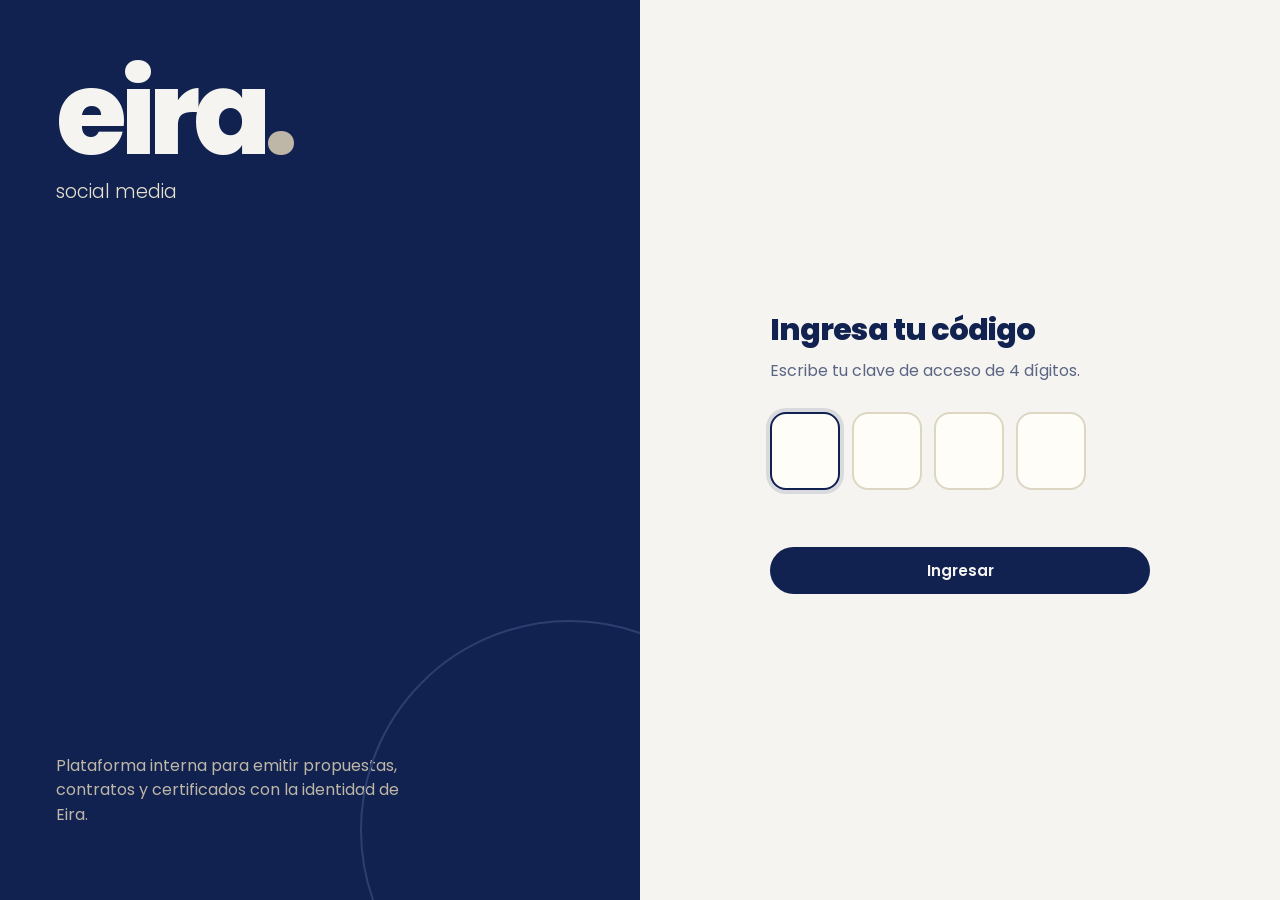
==== commit 15a298f8: "Add files via upload" ====
--- a/index.html
+++ b/index.html
@@ -1,230 +1,1357 @@
-<!DOCTYPE html><html lang="es"><head>
+<!doctype html>
+<html lang="es">
+<head>
 <meta charset="utf-8">
-<meta name="color-scheme" content="light dark">
 <meta name="viewport" content="width=device-width, initial-scale=1, viewport-fit=cover">
-<title>Eira Social Media | Contenido que conecta, marcas que inspiran</title>
-<meta name="description" content="Eira Social Media: estrategia de contenido, branding, producción audiovisual y contenido para marcas. Contenido que conecta, marcas que inspiran.">
-<meta property="og:title" content="Eira Social Media">
-<meta property="og:description" content="Eira Social Media: estrategia de contenido, branding, producción audiovisual y contenido para marcas. Contenido que conecta, marcas que inspiran.">
-<meta property="og:image" content="assets/img/logo.png">
-<meta property="og:type" content="website">
-<link rel="preconnect" href="https://fonts.googleapis.com">
-<link rel="preconnect" href="https://fonts.gstatic.com" crossorigin="">
-<link href="https://fonts.googleapis.com/css2?family=Poppins:wght@400;500;600;700;800&amp;display=swap" rel="stylesheet">
-<link rel="icon" href="assets/img/logo.png">
-<link rel="stylesheet" href="assets/css/styles.css">
+<meta name="robots" content="noindex, nofollow">
+<meta name="theme-color" content="#112250">
+<title>Eira · Emisión de documentos</title>
+<link rel="icon" href="[data-uri]">
+<style>@font-face{font-family:"Poppins";font-style:normal;font-weight:300;font-display:swap;src:url([data-uri]) format("woff2")}
+@font-face{font-family:"Poppins";font-style:normal;font-weight:400;font-display:swap;src:url([data-uri]) format("woff2")}
+@font-face{font-family:"Poppins";font-style:normal;font-weight:500;font-display:swap;src:url([data-uri]) format("woff2")}
+@font-face{font-family:"Poppins";font-style:normal;font-weight:600;font-display:swap;src:url([data-uri]) format("woff2")}
+@font-face{font-family:"Poppins";font-style:normal;font-weight:700;font-display:swap;src:url([data-uri]) format("woff2")}
+@font-face{font-family:"Poppins";font-style:normal;font-weight:800;font-display:swap;src:url([data-uri]) format("woff2")}
+@font-face{font-family:"Mrs Saint Delafield";font-style:normal;font-weight:400;font-display:swap;src:url([data-uri]) format("woff2")}
+</style>
+<style>
+:root{
+  --navy:#112250; --sapphire:#3B507D; --taupe:#BEB7A7; --champagne:#E7E2CE; --ivory:#F5F4F0;
+  --white:#FFFDF8; --line:#DCD6C3; --muted:#5B6584; --error:#B42318;
+  --font:"Poppins","Segoe UI",system-ui,-apple-system,sans-serif;
+  --sign:"Mrs Saint Delafield","Brush Script MT",cursive;
+  color-scheme: light;
+  box-sizing:border-box;
+  padding-top:env(safe-area-inset-top,0px);
+  padding-bottom:env(safe-area-inset-bottom,0px);
+}
+*,*::before,*::after{box-sizing:border-box}
+html{scroll-padding-top:calc(env(safe-area-inset-top,0px) + 80px)}
+body{margin:0;background:var(--ivory);color:var(--navy);font-family:var(--font);font-size:16px;line-height:1.55;-webkit-font-smoothing:antialiased}
+button,input,select,textarea{font:inherit;color:inherit}
+:focus-visible{outline:3px solid var(--sapphire);outline-offset:2px;border-radius:6px}
+.wm{font-weight:800;letter-spacing:-.06em;line-height:1}
+.wm .dot{color:var(--taupe)}
+.hidden{display:none!important}
+.sr{position:absolute;width:1px;height:1px;overflow:hidden;clip:rect(0 0 0 0);white-space:nowrap}
+
+/* ---------- LOGIN ---------- */
+#login{min-height:100vh;display:grid;grid-template-columns:1fr 1fr}
+.login-brand{background:var(--navy);color:var(--ivory);padding:56px;display:flex;flex-direction:column;justify-content:space-between;position:relative;overflow:hidden}
+.login-brand .wm{font-size:clamp(4rem,9vw,7.5rem)}
+.login-brand .sub{font-weight:300;font-size:1.2rem;margin-top:6px;color:var(--champagne)}
+.login-brand p{color:var(--taupe);max-width:36ch}
+.login-brand::after{content:"";position:absolute;width:420px;height:420px;border-radius:50%;border:2px solid #2C3F70;right:-140px;bottom:-140px}
+.login-panel{display:flex;align-items:center;justify-content:center;padding:40px 24px}
+.login-card{width:100%;max-width:380px}
+.login-card h1{font-size:1.9rem;font-weight:800;letter-spacing:-.03em;margin:0}
+.login-card .hint{color:var(--muted);margin:6px 0 28px}
+.pin{display:flex;gap:12px}
+.pin input{width:70px;height:78px;text-align:center;font-size:2rem;font-weight:700;border:2px solid var(--line);border-radius:16px;background:var(--white);caret-color:transparent}
+.pin input:focus{border-color:var(--navy);outline:none;box-shadow:0 0 0 4px rgba(17,34,80,.12)}
+.pin.shake{animation:shake .35s}
+@keyframes shake{20%,60%{transform:translateX(-8px)}40%,80%{transform:translateX(8px)}}
+.login-msg{min-height:1.5em;margin-top:14px;color:var(--error);font-weight:600;font-size:.92rem}
+@media (max-width:820px){#login{grid-template-columns:1fr}.login-brand{padding:36px 24px;min-height:auto;gap:24px}.login-brand::after{display:none}.pin input{width:62px;height:70px}}
+@media (prefers-reduced-motion: reduce){.pin.shake{animation:none}}
+
+/* ---------- APP SHELL ---------- */
+header.app{position:sticky;top:env(safe-area-inset-top,0px);z-index:20;background:rgba(245,244,240,.94);backdrop-filter:blur(10px);-webkit-backdrop-filter:blur(10px);border-bottom:1px solid var(--line)}
+body::before{content:"";position:fixed;inset:0 0 auto;height:env(safe-area-inset-top,0px);z-index:30;background:var(--ivory)}
+.bar{max-width:1180px;margin:0 auto;padding:0 24px;height:68px;display:flex;align-items:center;gap:16px}
+.bar .wm{font-size:1.9rem;text-decoration:none;color:var(--navy)}
+.bar .tag{font-size:.85rem;color:var(--muted);border-left:1px solid var(--line);padding-left:14px}
+.bar nav{margin-left:auto;display:flex;gap:6px}
+.btn{display:inline-flex;align-items:center;justify-content:center;gap:8px;min-height:46px;padding:10px 20px;border-radius:999px;border:2px solid transparent;font-weight:600;font-size:.95rem;cursor:pointer;text-decoration:none;transition:filter .15s,background .15s}
+.btn svg{width:18px;height:18px;flex:none}
+.btn-primary{background:var(--navy);color:var(--ivory)}
+.btn-primary:hover{filter:brightness(1.18)}
+.btn-ghost{background:transparent;border-color:var(--navy);color:var(--navy)}
+.btn-ghost:hover{background:var(--navy);color:var(--ivory)}
+.btn-soft{background:var(--champagne);color:var(--navy)}
+.btn-soft:hover{background:var(--taupe)}
+.btn-text{background:none;border:0;color:var(--muted);padding:10px 12px;min-height:44px}
+.btn-text:hover{color:var(--navy)}
+.btn:disabled{opacity:.5;cursor:not-allowed}
+main.wrap{max-width:1180px;margin:0 auto;padding:40px 24px 80px}
+@media (max-width:640px){.bar .tag{display:none}.bar nav .label{display:none}}
+
+/* ---------- HOME ---------- */
+.hello h1{font-size:clamp(2rem,4vw,2.8rem);font-weight:800;letter-spacing:-.03em;margin:0}
+.hello p{color:var(--muted);margin:6px 0 0}
+.tiles{display:grid;grid-template-columns:repeat(4,minmax(0,1fr));gap:16px;margin-top:32px}
+.tile{position:relative;text-align:left;background:var(--white);border:1px solid var(--line);border-radius:24px;padding:24px;cursor:pointer;display:flex;flex-direction:column;gap:12px;min-height:250px;transition:transform .15s,box-shadow .15s}
+.tile:hover:not(:disabled){transform:translateY(-3px);box-shadow:0 18px 40px -22px rgba(17,34,80,.45)}
+.tile .ic{width:56px;height:56px;border-radius:16px;display:grid;place-items:center}
+.tile .ic svg{width:28px;height:28px}
+.tile h2{margin:0;font-size:1.25rem;font-weight:700;letter-spacing:-.01em}
+.tile p{margin:0;color:var(--muted);font-size:.92rem}
+.tile .next{margin-top:auto;font-size:.85rem;font-weight:600;color:var(--sapphire)}
+.tile:disabled{cursor:not-allowed;opacity:.65;border-style:dashed}
+@media (max-width:980px){.tiles{grid-template-columns:repeat(2,minmax(0,1fr))}}
+@media (max-width:520px){.tiles{grid-template-columns:1fr}.tile{min-height:auto}}
+.panel-row{display:grid;grid-template-columns:1.4fr 1fr;gap:16px;margin-top:28px}
+@media (max-width:900px){.panel-row{grid-template-columns:1fr}}
+.card{background:var(--white);border:1px solid var(--line);border-radius:22px;padding:24px}
+.card h3{margin:0 0 4px;font-size:1.1rem}
+.card .sub{color:var(--muted);font-size:.9rem;margin:0 0 16px}
+.hist{width:100%;border-collapse:collapse;font-size:.9rem}
+.hist th{text-align:left;font-weight:600;color:var(--muted);font-size:.8rem;padding:8px;border-bottom:1px solid var(--line)}
+.hist td{padding:10px 8px;border-bottom:1px solid var(--line);vertical-align:middle}
+.hist .pill{display:inline-block;padding:3px 10px;border-radius:999px;font-size:.78rem;font-weight:600;background:var(--champagne)}
+.hist button{min-height:36px;padding:4px 14px;font-size:.85rem}
+.scroll-x{overflow-x:auto}
+.counters{display:grid;grid-template-columns:repeat(3,1fr);gap:10px}
+.counter{background:var(--ivory);border-radius:16px;padding:14px;text-align:center}
+.counter b{display:block;font-size:1.6rem;font-weight:800;letter-spacing:-.02em}
+.counter span{font-size:.8rem;color:var(--muted)}
+
+/* ---------- FORMS ---------- */
+.form-head{display:flex;justify-content:space-between;align-items:flex-end;gap:16px;flex-wrap:wrap}
+.form-head h1{margin:0;font-size:clamp(1.8rem,3.5vw,2.4rem);font-weight:800;letter-spacing:-.03em}
+.form-head .num{font-weight:600;color:var(--sapphire)}
+.back{display:inline-flex;align-items:center;gap:6px;color:var(--muted);text-decoration:none;font-weight:500;min-height:44px;background:none;border:0;cursor:pointer;padding:0;margin-bottom:6px}
+.back:hover{color:var(--navy)}
+fieldset.sec{border:1px solid var(--line);background:var(--white);border-radius:22px;padding:24px;margin:20px 0 0}
+fieldset.sec legend{font-weight:700;font-size:1.05rem;padding:0 8px;margin-left:-8px}
+.sec .help{color:var(--muted);font-size:.88rem;margin:-4px 0 14px}
+.grid{display:grid;grid-template-columns:repeat(3,minmax(0,1fr));gap:14px 16px}
+.grid .span2{grid-column:span 2}.grid .span3{grid-column:1/-1}
+@media (max-width:860px){.grid{grid-template-columns:repeat(2,minmax(0,1fr))}.grid .span3,.grid .span2{grid-column:1/-1}}
+@media (max-width:520px){.grid{grid-template-columns:1fr}}
+.f{display:flex;flex-direction:column;gap:6px}
+.f label{font-weight:600;font-size:.88rem}
+.f label .opt{font-weight:400;color:var(--muted)}
+.f input,.f select,.f textarea{width:100%;min-height:46px;padding:10px 14px;border:1.5px solid var(--line);border-radius:12px;background:var(--ivory);font-size:.95rem}
+.f textarea{min-height:110px;resize:vertical}
+.f input:focus,.f select:focus,.f textarea:focus{outline:none;border-color:var(--navy);background:var(--white)}
+.f.invalid input,.f.invalid select,.f.invalid textarea{border-color:var(--error)}
+.f .err{color:var(--error);font-size:.8rem;font-weight:600;display:none}
+.f.invalid .err{display:block}
+.inline{display:flex;gap:8px}
+.inline select{flex:0 0 120px}
+.svc{border:1.5px solid var(--line);border-radius:18px;margin-top:12px;background:var(--ivory);overflow:hidden}
+.svc.on{border-color:var(--navy);background:var(--white)}
+.svc-top{display:flex;gap:14px;align-items:flex-start;padding:16px 18px;cursor:pointer}
+.svc-top input{width:22px;height:22px;margin-top:3px;accent-color:var(--navy);flex:none}
+.svc-top b{display:block;font-size:1.02rem}
+.svc-top span{font-size:.88rem;color:var(--muted)}
+.svc-body{padding:0 18px 18px 54px;display:none}
+.svc.on .svc-body{display:block}
+.feats{display:grid;grid-template-columns:repeat(2,minmax(0,1fr));gap:8px 18px;margin-bottom:14px}
+.feats label{display:flex;gap:10px;align-items:flex-start;font-size:.9rem;cursor:pointer;min-height:28px}
+.feats input{width:18px;height:18px;margin-top:3px;accent-color:var(--sapphire);flex:none}
+.feats-title{font-size:.82rem;font-weight:600;color:var(--sapphire);margin-bottom:8px}
+@media (max-width:640px){.svc-body{padding-left:18px}.feats{grid-template-columns:1fr}}
+.totals{margin-top:18px;background:var(--navy);color:var(--ivory);border-radius:18px;padding:18px 22px;display:grid;grid-template-columns:repeat(4,minmax(0,1fr));gap:12px}
+.totals div span{display:block;font-size:.78rem;color:var(--taupe)}
+.totals div b{font-size:1.15rem}
+@media (max-width:700px){.totals{grid-template-columns:repeat(2,1fr)}}
+.check{display:flex;gap:10px;align-items:center;font-size:.92rem;min-height:44px;cursor:pointer}
+.check input{width:20px;height:20px;accent-color:var(--navy)}
+.actions{position:sticky;bottom:calc(12px + env(safe-area-inset-bottom,0px));margin-top:24px;display:flex;justify-content:flex-end;gap:10px;flex-wrap:wrap;background:rgba(245,244,240,.94);padding:12px;border-radius:999px;border:1px solid var(--line);backdrop-filter:blur(8px)}
+.form-err{color:var(--error);font-weight:600;font-size:.9rem;align-self:center;margin-right:auto;padding-left:10px}
+
+/* ---------- PREVIEW ---------- */
+.pv-head{display:flex;justify-content:space-between;align-items:center;gap:12px;flex-wrap:wrap}
+.pv-head h1{margin:0;font-size:1.6rem;font-weight:800;letter-spacing:-.02em}
+.pv-head p{margin:2px 0 0;color:var(--muted);font-size:.92rem}
+.pv-actions{display:flex;gap:8px;flex-wrap:wrap}
+#pvPages{margin-top:24px;display:flex;flex-direction:column;align-items:center;gap:24px}
+.pv-slot{position:relative;box-shadow:0 20px 50px -25px rgba(17,34,80,.45);border-radius:4px;overflow:hidden;background:#fff}
+.pv-slot > .page{transform-origin:top left;position:absolute;top:0;left:0}
+.status{margin-top:10px;font-weight:600;color:var(--sapphire);min-height:1.4em}
+
+/* ---------- DOCUMENT PAGES (A4 @ 96dpi = 794 x 1123) ---------- */
+#stage{position:fixed;left:-20000px;top:0;width:794px}
+.page{width:794px;height:1123px;background:#FFFDF8;color:#112250;font-family:var(--font);position:relative;overflow:hidden;display:flex;flex-direction:column;font-size:11.5px;line-height:1.55}
+.pg-head{height:78px;padding:0 56px;display:flex;align-items:center;justify-content:space-between;border-bottom:1px solid #DCD6C3;flex:none}
+.pg-head .wm{font-size:30px;color:#112250}
+.pg-head .meta{text-align:right;font-size:10px;color:#3B507D;line-height:1.4}
+.pg-head .meta b{display:block;font-size:11.5px;color:#112250}
+.pg-body{flex:1;padding:28px 56px 0;overflow:hidden}
+.pg-foot{height:54px;padding:0 56px;display:flex;align-items:center;justify-content:space-between;font-size:9px;color:#3B507D;border-top:1px solid #DCD6C3;flex:none}
+.pg-foot b{color:#112250}
+.doc h2{font-size:20px;font-weight:800;letter-spacing:-.4px;margin:0 0 10px;line-height:1.15}
+.doc h3{font-size:13px;font-weight:700;margin:0 0 6px}
+.doc p{margin:0 0 8px}
+.doc .kick{font-size:9.5px;font-weight:600;letter-spacing:.06em;color:#3B507D;margin-bottom:4px}
+.blk{margin-bottom:15px}
+.doc table{width:100%;border-collapse:collapse}
+.doc .kv td{padding:6px 0;border-bottom:1px solid #E7E2CE;vertical-align:top}
+.doc .kv td:first-child{width:34%;color:#3B507D}
+.doc .money th{background:#112250;color:#F5F4F0;text-align:left;padding:8px 10px;font-weight:600;font-size:10.5px}
+.doc .money td{padding:8px 10px;border-bottom:1px solid #E7E2CE}
+.doc .money td.r,.doc .money th.r{text-align:right}
+.doc .money tr.sum td{background:#F5F4F0;font-weight:600}
+.doc .money tr.total td{background:#E7E2CE;font-weight:800;font-size:13px}
+.svcbox{border:1px solid #DCD6C3;border-radius:12px;padding:12px 14px;margin-bottom:10px;background:#fff}
+.svcbox .top{display:flex;justify-content:space-between;gap:10px;align-items:baseline}
+.svcbox .top b{font-size:12.5px}
+.svcbox .top span{font-size:10px;color:#3B507D;white-space:nowrap}
+.svcbox ul{margin:6px 0 0;padding-left:16px;columns:2;column-gap:20px}
+.svcbox li{margin-bottom:2px;break-inside:avoid}
+.svcbox .det{margin-top:6px;font-size:10.5px;color:#3B507D}
+.clause{margin-bottom:8px;text-align:justify}
+.tc2{column-count:2;column-gap:22px}
+.tc2 .clause{break-inside:avoid;text-align:left}
+.clause .ct{display:block;font-size:11.5px;font-weight:700;margin-bottom:2px;text-align:left}
+.clause ol,.clause ul{margin:4px 0 0;padding-left:18px}
+.clause li{margin-bottom:2px}
+.box{border-radius:12px;padding:12px 14px}
+.box.navy{background:#112250;color:#F5F4F0}
+.box.champ{background:#E7E2CE}
+.box.ivory{background:#F5F4F0}
+.stats{display:grid;grid-template-columns:repeat(3,1fr);gap:8px}
+.stats div{background:#112250;color:#F5F4F0;border-radius:10px;padding:10px;text-align:center}
+.stats b{display:block;font-size:20px;font-weight:800;letter-spacing:-.5px}
+.stats span{font-size:9px;color:#E7E2CE}
+.svc6{display:grid;grid-template-columns:repeat(3,1fr);gap:8px}
+.svc6 div{border-radius:10px;padding:10px 12px;display:flex;flex-direction:column;gap:2px}
+.svc6 b{font-size:12px}
+.svc6 span{font-size:9.5px;opacity:.85}
+.steps5{display:grid;grid-template-columns:repeat(5,1fr);gap:6px}
+.steps5 div{border-radius:10px;padding:10px;font-size:10px;line-height:1.4}
+.steps5 b{display:block;font-size:18px;font-weight:800;line-height:1}
+.steps5 i{font-style:normal;font-weight:700;display:block;margin:4px 0 2px;font-size:11px}
+.steps4{display:grid;grid-template-columns:repeat(4,1fr);gap:8px}
+.steps4 div{border-radius:10px;padding:10px}
+.steps4 b{display:block;font-size:20px;font-weight:800;line-height:1}
+.steps4 i{font-style:normal;font-weight:700;display:block;margin:2px 0}
+.chips{display:flex;flex-wrap:wrap;gap:5px}
+.chips span{border:1px solid #DCD6C3;border-radius:999px;padding:2px 9px;font-size:9.5px}
+.two{display:grid;grid-template-columns:1fr 1fr;gap:16px}
+.sigs{display:grid;grid-template-columns:1fr 1fr;gap:28px;margin-top:8px}
+.sig{border:1px solid #DCD6C3;border-radius:12px;padding:12px 16px;min-height:168px;display:flex;flex-direction:column}
+.sig .lbl{font-size:9.5px;font-weight:600;letter-spacing:.05em;color:#3B507D}
+.sig .hand{font-family:var(--sign);font-size:46px;line-height:1;color:#112250;height:62px;display:flex;align-items:flex-end;margin-top:6px}
+.sig .ln{border-top:1px solid #112250;margin-top:6px;padding-top:6px}
+.sig .ln b{display:block}
+.sig .stamp{margin-top:auto;border:1px dashed #3B507D;border-radius:8px;padding:6px 8px;font-size:8.5px;color:#3B507D;line-height:1.45}
+.sig .blank{height:56px}
+.cover{flex:1;display:flex;flex-direction:column}
+.cover-top{background:#112250;color:#F5F4F0;padding:56px 56px 48px;position:relative;overflow:hidden}
+.cover-top .wm{font-size:64px;color:#F5F4F0}
+.cover-top .tagl{font-weight:300;color:#E7E2CE;font-size:14px;margin-top:8px}
+.cover-top::after{content:"";position:absolute;width:300px;height:300px;border-radius:50%;border:2px solid #3B507D;right:-90px;top:-90px}
+.cover-mid{padding:52px 56px 0;flex:1}
+.cover-mid .kick{font-size:11px}
+.cover-mid h1{font-size:40px;font-weight:800;letter-spacing:-1.4px;line-height:1.05;margin:6px 0 24px}
+.cover-grid{display:grid;grid-template-columns:1fr 1fr;gap:14px}
+.cover-grid div{border-top:2px solid #112250;padding-top:8px}
+.cover-grid span{display:block;font-size:9.5px;color:#3B507D;font-weight:600;letter-spacing:.04em}
+.cover-grid b{font-size:13px}
+.cover-band{margin:0 56px 36px;display:flex;justify-content:space-between;align-items:center;border-radius:12px;background:#E7E2CE;padding:14px 18px;font-size:11px}
+.cert-page{padding:0}
+.cert-frame{position:absolute;inset:26px;border:2px solid #112250;border-radius:6px}
+.cert-frame::after{content:"";position:absolute;inset:6px;border:1px solid #BEB7A7;border-radius:3px}
+.cert-in{position:relative;z-index:1;flex:1;display:flex;flex-direction:column;padding:70px 76px 60px;text-align:center}
+.cert-in .wm{font-size:48px}
+.cert-title{font-size:30px;font-weight:800;letter-spacing:-.8px;line-height:1.1;margin:34px 0 4px}
+.cert-name{font-size:34px;font-weight:700;letter-spacing:-.6px;margin:18px 0 6px;color:#112250}
+.cert-txt{font-size:13px;line-height:1.75;max-width:560px;margin:0 auto}
+.cert-sig{margin:auto auto 0;width:380px;text-align:center}
+.cert-sig .hand{font-family:var(--sign);font-size:50px;line-height:1;height:66px;display:flex;align-items:flex-end;justify-content:center}
+.cert-sig .ln{border-top:1px solid #112250;padding-top:6px;font-size:11px}
+.cert-code{font-size:9px;color:#3B507D;margin-top:14px}
+.lst{margin:0;padding:0;list-style:none}
+.lst li{display:grid;grid-template-columns:16px 1fr;gap:6px;margin-bottom:5px}
+.lst li::before{content:"";width:7px;height:7px;border-radius:2px;background:#BEB7A7;margin-top:6px}
+.rate{display:flex;gap:6px}
+.rate span{flex:1;text-align:center;border:1px solid #DCD6C3;border-radius:8px;padding:7px 4px;font-size:10px}
+.rate span.on{background:#112250;color:#F5F4F0;border-color:#112250;font-weight:700}
+@media print{
+  @page{size:A4;margin:0}
+  body{background:#fff}
+  body > *:not(#stage){display:none!important}
+  body::before{display:none}
+  #stage{position:static;left:auto;width:auto}
+  .page{page-break-after:always;break-after:page}
+  .page:last-child{page-break-after:auto;break-after:auto}
+  :root{padding:0}
+}
+</style>
 </head>
 <body>
 
-<header class="top">
-  <div class="wrap bar">
-    <a class="logo" href="#inicio" aria-label="Eira Social Media">
-      <img src="assets/img/logo.png" alt="" width="40" height="40" style="border-radius:50%;box-shadow:0 0 0 1px var(--line)"><span>eira</span>
-    </a>
-    <nav class="links" id="nav">
-      <a href="#servicios" data-i18n="nav.services">Servicios</a>
-      <a href="metodologia.html" data-i18n="nav.method">Metodología</a>
-      <a href="#trabajos" data-i18n="nav.work">Trabajos</a>
-      <a href="#resultados" data-i18n="nav.results">Resultados</a>
-      <a href="#cotizar" data-i18n="nav.quote">Cotizar</a>
-      <a href="#faq" data-i18n="nav.faq">Preguntas</a>
-    </nav>
-    <div class="lang" role="group" aria-label="Idioma / Language / Idioma">
-      <button type="button" data-lang="es" aria-pressed="true">ES</button>
-      <button type="button" data-lang="en" aria-pressed="false">EN</button>
-      <button type="button" data-lang="pt" aria-pressed="false">PT</button>
+<!-- LOGIN -->
+<section id="login">
+  <div class="login-brand">
+    <div>
+      <div class="wm">eira<span class="dot">.</span></div>
+      <div class="sub">social media</div>
     </div>
-    <a class="btn btn-primary" href="#cotizar" data-i18n="nav.cta">Cotiza tu proyecto</a>
-    <button class="menu-btn" type="button" aria-expanded="false" aria-controls="nav" aria-label="Menu">
-      <svg width="22" height="22" viewBox="0 0 24 24" fill="none" stroke="currentColor" stroke-width="2" stroke-linecap="round" aria-hidden="true"><path d="M4 7h16M4 12h16M4 17h16"></path></svg>
-    </button>
+    <p>Plataforma interna para emitir propuestas, contratos y certificados con la identidad de Eira.</p>
   </div>
-</header>
-
-<main id="inicio">
-  <section class="hero">
-    <div class="wrap hero-grid">
-      <div>
-        <h1 data-i18n="hero.title">Contenido que conecta, marcas que inspiran.</h1>
-        <p class="lede" data-i18n="hero.sub">En Eira creamos la estrategia, la identidad y el contenido audiovisual de tu marca según quién eres: marca personal o empresa, B2B o B2C. Crecimiento orgánico, sin plantillas genéricas.</p>
-        <div class="hero-ctas">
-          <a class="btn btn-primary" href="#cotizar" data-i18n="hero.cta1">Cotiza tu proyecto</a>
-          <a class="btn btn-ghost wa-link" href="https://wa.me/51944376685?text=Hola%20Eira%2C%20quiero%20informaci%C3%B3n%20sobre%20sus%20servicios" target="_blank" rel="noopener">
-            <svg viewBox="0 0 24 24" fill="currentColor" aria-hidden="true"><path d="M12 2a10 10 0 0 0-8.6 15.1L2 22l5-1.3A10 10 0 1 0 12 2Zm0 18.2a8.2 8.2 0 0 1-4.2-1.2l-.3-.2-3 .8.8-2.9-.2-.3A8.2 8.2 0 1 1 12 20.2Zm4.5-6.1c-.2-.1-1.5-.7-1.7-.8s-.4-.1-.6.1-.7.8-.8 1-.3.2-.5.1a6.7 6.7 0 0 1-3.3-2.9c-.3-.4.3-.4.7-1.3a.5.5 0 0 0 0-.5l-.8-1.8c-.2-.5-.4-.4-.6-.4h-.5a1 1 0 0 0-.7.3 3 3 0 0 0-.9 2.2 5.2 5.2 0 0 0 1.1 2.7 11.8 11.8 0 0 0 4.5 4c1.7.7 2.4.8 3.2.6a2.8 2.8 0 0 0 1.8-1.3 2.3 2.3 0 0 0 .2-1.3c-.1-.1-.3-.2-.5-.3Z"></path></svg>
-            <span data-i18n="hero.cta2">Escríbenos por WhatsApp</span>
-          </a>
+  <div class="login-panel">
+    <form class="login-card" id="loginForm" autocomplete="off">
+      <h1>Ingresa tu código</h1>
+      <p class="hint">Escribe tu clave de acceso de 4 dígitos.</p>
+      <div class="pin" id="pin" role="group" aria-label="Clave de 4 dígitos">
+        <input inputmode="numeric" maxlength="1" aria-label="Dígito 1" autocomplete="off">
+        <input inputmode="numeric" maxlength="1" aria-label="Dígito 2" autocomplete="off">
+        <input inputmode="numeric" maxlength="1" aria-label="Dígito 3" autocomplete="off">
+        <input inputmode="numeric" maxlength="1" aria-label="Dígito 4" autocomplete="off">
+      </div>
+      <p class="login-msg" id="loginMsg" role="alert"></p>
+      <button class="btn btn-primary" type="submit" style="width:100%;margin-top:6px">Ingresar</button>
+    </form>
+  </div>
+</section>
+
+<!-- APP -->
+<div id="app" class="hidden">
+  <header class="app">
+    <div class="bar">
+      <a href="#" class="wm" data-go="home" aria-label="Inicio">eira<span class="dot">.</span></a>
+      <span class="tag">Emisión de documentos</span>
+      <nav>
+        <button class="btn btn-text" data-go="home" type="button"><svg viewBox="0 0 24 24" fill="none" stroke="currentColor" stroke-width="2" stroke-linecap="round" stroke-linejoin="round" aria-hidden="true"><path d="M3 11l9-8 9 8"/><path d="M5 10v10h14V10"/></svg><span class="label">Inicio</span></button>
+        <button class="btn btn-text" data-go="settings" type="button"><svg viewBox="0 0 24 24" fill="none" stroke="currentColor" stroke-width="2" stroke-linecap="round" stroke-linejoin="round" aria-hidden="true"><circle cx="12" cy="12" r="3"/><path d="M19.4 15a1.7 1.7 0 0 0 .3 1.8l.1.1a2 2 0 1 1-2.8 2.8l-.1-.1a1.7 1.7 0 0 0-1.8-.3 1.7 1.7 0 0 0-1 1.5V21a2 2 0 1 1-4 0v-.1a1.7 1.7 0 0 0-1.1-1.5 1.7 1.7 0 0 0-1.8.3l-.1.1a2 2 0 1 1-2.8-2.8l.1-.1a1.7 1.7 0 0 0 .3-1.8 1.7 1.7 0 0 0-1.5-1H3a2 2 0 1 1 0-4h.1a1.7 1.7 0 0 0 1.5-1.1 1.7 1.7 0 0 0-.3-1.8l-.1-.1a2 2 0 1 1 2.8-2.8l.1.1a1.7 1.7 0 0 0 1.8.3H9a1.7 1.7 0 0 0 1-1.5V3a2 2 0 1 1 4 0v.1a1.7 1.7 0 0 0 1 1.5 1.7 1.7 0 0 0 1.8-.3l.1-.1a2 2 0 1 1 2.8 2.8l-.1.1a1.7 1.7 0 0 0-.3 1.8V9a1.7 1.7 0 0 0 1.5 1H21a2 2 0 1 1 0 4h-.1a1.7 1.7 0 0 0-1.5 1Z"/></svg><span class="label">Datos de Eira</span></button>
+        <button class="btn btn-text" id="logout" type="button"><svg viewBox="0 0 24 24" fill="none" stroke="currentColor" stroke-width="2" stroke-linecap="round" stroke-linejoin="round" aria-hidden="true"><path d="M9 21H5a2 2 0 0 1-2-2V5a2 2 0 0 1 2-2h4M16 17l5-5-5-5M21 12H9"/></svg><span class="label">Salir</span></button>
+      </nav>
+    </div>
+  </header>
+
+  <main class="wrap">
+    <!-- HOME -->
+    <section id="v-home">
+      <div class="hello">
+        <h1>¿Qué documento vas a emitir hoy?</h1>
+        <p>Elige una opción, completa el formulario y descarga el PDF listo para enviar.</p>
+      </div>
+      <div class="tiles">
+        <button class="tile" data-go="prop" type="button">
+          <span class="ic" style="background:#112250;color:#F5F4F0"><svg viewBox="0 0 24 24" fill="none" stroke="currentColor" stroke-width="2" stroke-linecap="round" stroke-linejoin="round" aria-hidden="true"><path d="M14 3H6a2 2 0 0 0-2 2v14a2 2 0 0 0 2 2h12a2 2 0 0 0 2-2V9z"/><path d="M14 3v6h6M8 13h8M8 17h5"/></svg></span>
+          <h2>Emitir propuesta</h2>
+          <p>Propuesta comercial con servicios, inversión, brochure y términos. Vigencia de 5 días hábiles.</p>
+          <span class="next" data-next="prop"></span>
+        </button>
+        <button class="tile" data-go="cont" type="button">
+          <span class="ic" style="background:#3B507D;color:#F5F4F0"><svg viewBox="0 0 24 24" fill="none" stroke="currentColor" stroke-width="2" stroke-linecap="round" stroke-linejoin="round" aria-hidden="true"><path d="M12 20h9"/><path d="M16.5 3.5a2.1 2.1 0 0 1 3 3L7 19l-4 1 1-4z"/></svg></span>
+          <h2>Emitir contrato</h2>
+          <p>Contrato de prestación de servicios con cláusulas de protección y firmas de ambas partes.</p>
+          <span class="next" data-next="cont"></span>
+        </button>
+        <button class="tile" data-go="cert" type="button">
+          <span class="ic" style="background:#BEB7A7;color:#112250"><svg viewBox="0 0 24 24" fill="none" stroke="currentColor" stroke-width="2" stroke-linecap="round" stroke-linejoin="round" aria-hidden="true"><circle cx="12" cy="9" r="6"/><path d="M8.5 14 7 22l5-3 5 3-1.5-8"/></svg></span>
+          <h2>Emitir certificado de prácticas</h2>
+          <p>Certificado de 3 páginas con datos del practicante, funciones, competencias y validación.</p>
+          <span class="next" data-next="cert"></span>
+        </button>
+        <button class="tile" type="button" disabled>
+          <span class="ic" style="background:#E7E2CE;color:#112250"><svg viewBox="0 0 24 24" fill="none" stroke="currentColor" stroke-width="2" stroke-linecap="round" aria-hidden="true"><path d="M12 5v14M5 12h14"/></svg></span>
+          <h2>Emitir… (por definir)</h2>
+          <p>Espacio reservado para el cuarto documento.</p>
+          <span class="next">Próximamente</span>
+        </button>
+      </div>
+      <div class="panel-row">
+        <div class="card">
+          <h3>Últimos documentos emitidos</h3>
+          <p class="sub">Se guardan en este navegador. Puedes volver a abrirlos para descargarlos otra vez.</p>
+          <div class="scroll-x"><table class="hist" id="histTable"></table></div>
         </div>
-        <p class="hero-note">
-          <svg width="18" height="18" viewBox="0 0 24 24" fill="none" stroke="currentColor" stroke-width="2" stroke-linecap="round" stroke-linejoin="round" aria-hidden="true"><circle cx="12" cy="12" r="9"></circle><path d="M12 8v4M12 16h.01"></path></svg>
-          <span data-i18n="hero.note">No trabajamos con paquetes cerrados: cada propuesta se arma a la medida de tu marca después de un diagnóstico.</span>
-        </p>
-      </div>
-      <div class="feed" aria-hidden="true">
-        <div class="feed-head">
-          <img class="avatar" src="assets/img/logo.png" alt="">
-          <div><b>@tumarca</b><span data-i18n="hero.feed">Feed planificado con estrategia</span></div>
-        </div>
-        <div id="tiles" style="display:contents"><div class="tile" style="background:var(--c1);color:var(--t1);animation-delay:0.15s"><svg viewBox="0 0 24 24" fill="currentColor" aria-hidden="true"><path d="M8 5v14l11-7L8 5Z"></path></svg><span>Reel</span></div><div class="tile" style="background:var(--c2);color:var(--t2);animation-delay:0.22s"><svg viewBox="0 0 24 24" fill="none" stroke="currentColor" stroke-width="2.2" aria-hidden="true"><rect x="7" y="7" width="13" height="13" rx="2"></rect><path d="M4 16V5a1 1 0 0 1 1-1h11"></path></svg><span>Carrusel</span></div><div class="tile" style="background:var(--c4);color:var(--t4);animation-delay:0.29000000000000004s"><span>Story</span></div><div class="tile" style="background:var(--c3);color:var(--t3);animation-delay:0.36s"><svg viewBox="0 0 24 24" fill="none" stroke="currentColor" stroke-width="2.2" aria-hidden="true"><rect x="7" y="7" width="13" height="13" rx="2"></rect><path d="M4 16V5a1 1 0 0 1 1-1h11"></path></svg><span>Entrevista</span></div><div class="tile" style="background:var(--c1);color:var(--t1);animation-delay:0.43000000000000005s"><svg viewBox="0 0 24 24" fill="currentColor" aria-hidden="true"><path d="M8 5v14l11-7L8 5Z"></path></svg><span>Detrás de cámara</span></div><div class="tile" style="background:var(--c4);color:var(--t4);animation-delay:0.5s"><span>Lanzamiento</span></div><div class="tile" style="background:var(--c2);color:var(--t2);animation-delay:0.5700000000000001s"><svg viewBox="0 0 24 24" fill="none" stroke="currentColor" stroke-width="2.2" aria-hidden="true"><rect x="7" y="7" width="13" height="13" rx="2"></rect><path d="M4 16V5a1 1 0 0 1 1-1h11"></path></svg><span>UGC</span></div><div class="tile" style="background:var(--c3);color:var(--t3);animation-delay:0.64s"><svg viewBox="0 0 24 24" fill="currentColor" aria-hidden="true"><path d="M8 5v14l11-7L8 5Z"></path></svg><span>Live</span></div><div class="tile" style="background:var(--c4);color:var(--t4);animation-delay:0.7100000000000001s"><span>Campaña</span></div></div>
-        <div class="feed-stats">
-          <div><b data-i18n="hero.s1v">+101K</b><span data-i18n="hero.s1">visualizaciones en un mes</span></div>
-          <div><b data-i18n="hero.s2v">+10K</b><span data-i18n="hero.s2">seguidores ganados</span></div>
-          <div><b data-i18n="hero.s3v">+19</b><span data-i18n="hero.s3">marcas acompañadas</span></div>
+        <div class="card">
+          <h3>Numeración</h3>
+          <p class="sub">Próximo número que se asignará a cada documento.</p>
+          <div class="counters" id="counters"></div>
         </div>
       </div>
-    </div>
-  </section>
-
-  <section id="perfiles" style="padding-top:0">
-    <div class="wrap">
-      <h2 data-i18n="prof.title">Cada marca necesita una estrategia distinta</h2>
-      <p class="lede" data-i18n="prof.sub">Una marca personal no comunica igual que una empresa, y una empresa B2B no vende igual que una B2C. Por eso empezamos entendiendo tu caso antes de proponer nada.</p>
-      <div class="tabs" role="tablist" id="profTabs"><button type="button" role="tab" aria-selected="true" data-i="0">Marca personal</button><button type="button" role="tab" aria-selected="false" data-i="1">Empresa B2C</button><button type="button" role="tab" aria-selected="false" data-i="2">Empresa B2B</button></div>
-      <div class="profile-panel" role="tabpanel" id="profPanel" aria-live="polite"><div><h3>Autoridad y cercanía alrededor de tu nombre.</h3><p class="chip-label">Redes donde solemos empezar</p><div class="chips"><span class="chip">Instagram</span><span class="chip">TikTok</span><span class="chip">LinkedIn</span></div></div>
-  <div><p class="chip-label" style="margin:0 0 14px">En qué nos enfocamos</p><ul><li><svg width="20" height="20" viewBox="0 0 24 24" fill="none" stroke="currentColor" stroke-width="2.4" stroke-linecap="round" stroke-linejoin="round" aria-hidden="true"><path d="M5 12.5l4.2 4L19 7"></path></svg><span>Narrativa y posicionamiento como referente en tu tema.</span></li><li><svg width="20" height="20" viewBox="0 0 24 24" fill="none" stroke="currentColor" stroke-width="2.4" stroke-linecap="round" stroke-linejoin="round" aria-hidden="true"><path d="M5 12.5l4.2 4L19 7"></path></svg><span>Videos que muestran cómo piensas y trabajas.</span></li><li><svg width="20" height="20" viewBox="0 0 24 24" fill="none" stroke="currentColor" stroke-width="2.4" stroke-linecap="round" stroke-linejoin="round" aria-hidden="true"><path d="M5 12.5l4.2 4L19 7"></path></svg><span>Una comunidad que confía en ti antes de comprarte.</span></li></ul></div></div>
-    </div>
-  </section>
-
-  <section class="services" id="servicios">
-    <div class="wrap">
-      <h2 data-i18n="svc.title">Nuestros 4 servicios</h2>
-      <p class="lede" data-i18n="svc.sub">Puedes contratarlos por separado o combinarlos. Después del diagnóstico te recomendamos la mezcla que tu marca realmente necesita.</p>
-      <div class="svc-list" id="svcList">
-  <div class="svc" data-open="true">
-    <button class="svc-head" type="button" aria-expanded="true" aria-controls="svcb0" data-i="0">
-      <span class="svc-icon" style="background:#F5F4F0"><svg viewBox="0 0 24 24" fill="none" stroke="currentColor" stroke-width="2" stroke-linecap="round" stroke-linejoin="round" aria-hidden="true"><circle cx="12" cy="12" r="9"></circle><circle cx="12" cy="12" r="5"></circle><circle cx="12" cy="12" r="1.2" fill="currentColor"></circle></svg></span>
-      <span><h3>Estrategia de contenido</h3><p>Grillas, pilares y crecimiento orgánico: decidimos qué publicar, cuándo y para qué, para que tu cuenta crezca sin depender de la pauta.</p></span>
-      <span class="svc-toggle" aria-hidden="true"><svg width="18" height="18" viewBox="0 0 24 24" fill="none" stroke="currentColor" stroke-width="2.4" stroke-linecap="round"><path d="M12 5v14M5 12h14"></path></svg></span>
-    </button>
-    <div class="svc-body" id="svcb0">
-      <div><h4>Qué incluye</h4><ul><li>Auditoría de tus redes y de tu competencia</li><li>Definición de público y pilares de contenido</li><li>Grilla mensual de publicaciones</li><li>Copys y llamados a la acción</li><li>Revisión de métricas y ajustes</li></ul></div>
-      <div><h4>Lo que recibes</h4><ul><li>Estrategia documentada</li><li>Grilla de contenidos mensual</li><li>Reporte de crecimiento</li></ul></div>
-      <div><h4>Ideal para</h4><p>Marcas que publican sin rumbo o quieren crecer de forma orgánica y constante.</p></div>
-    </div>
-  </div>
-  <div class="svc" data-open="false">
-    <button class="svc-head" type="button" aria-expanded="false" aria-controls="svcb1" data-i="1">
-      <span class="svc-icon" style="background:#C5CCE0"><svg viewBox="0 0 24 24" fill="none" stroke="currentColor" stroke-width="2" stroke-linecap="round" stroke-linejoin="round" aria-hidden="true"><path d="M12 3l2.6 5.6 6 .7-4.5 4.1 1.2 6L12 16.4 6.7 19.4l1.2-6L3.4 9.3l6-.7L12 3Z"></path></svg></span>
-      <span><h3>Branding y rebranding</h3><p>Identidad y posicionamiento digital: construimos o renovamos cómo se ve, suena y se percibe tu marca en redes.</p></span>
-      <span class="svc-toggle" aria-hidden="true"><svg width="18" height="18" viewBox="0 0 24 24" fill="none" stroke="currentColor" stroke-width="2.4" stroke-linecap="round"><path d="M12 5v14M5 12h14"></path></svg></span>
-    </button>
-    <div class="svc-body" id="svcb1" hidden="">
-      <div><h4>Qué incluye</h4><ul><li>Diagnóstico de marca y posicionamiento</li><li>Propuesta de valor y tono de voz</li><li>Identidad visual para redes</li><li>Optimización de perfiles: bio, highlights y portadas</li><li>Línea gráfica para el feed</li></ul></div>
-      <div><h4>Lo que recibes</h4><ul><li>Guía de marca para redes</li><li>Plantillas editables</li><li>Perfiles optimizados</li></ul></div>
-      <div><h4>Ideal para</h4><p>Marcas nuevas o que sienten que su imagen ya no las representa.</p></div>
-    </div>
-  </div>
-  <div class="svc" data-open="false">
-    <button class="svc-head" type="button" aria-expanded="false" aria-controls="svcb2" data-i="2">
-      <span class="svc-icon" style="background:#AEB8D6"><svg viewBox="0 0 24 24" fill="none" stroke="currentColor" stroke-width="2" stroke-linecap="round" stroke-linejoin="round" aria-hidden="true"><rect x="2.5" y="6" width="13" height="12" rx="2.5"></rect><path d="M15.5 10.5l6-3.5v10l-6-3.5"></path></svg></span>
-      <span><h3>Producción audiovisual</h3><p>Guiones, grabación y edición: videos cortos pensados para cada red, desde la idea hasta la pieza final.</p></span>
-      <span class="svc-toggle" aria-hidden="true"><svg width="18" height="18" viewBox="0 0 24 24" fill="none" stroke="currentColor" stroke-width="2.4" stroke-linecap="round"><path d="M12 5v14M5 12h14"></path></svg></span>
-    </button>
-    <div class="svc-body" id="svcb2" hidden="">
-      <div><h4>Qué incluye</h4><ul><li>Ideas y guiones para reels y TikToks</li><li>Dirección y grabación</li><li>Edición con subtítulos y ritmo para redes</li><li>Adaptación de formatos por plataforma</li><li>Cobertura de eventos</li></ul></div>
-      <div><h4>Lo que recibes</h4><ul><li>Videos listos para publicar</li><li>Clips para reels, TikTok y stories</li><li>Archivos en los formatos de cada red</li></ul></div>
-      <div><h4>Ideal para</h4><p>Marcas personales, negocios y eventos que necesitan video constante y de calidad.</p></div>
-    </div>
-  </div>
-  <div class="svc" data-open="false">
-    <button class="svc-head" type="button" aria-expanded="false" aria-controls="svcb3" data-i="3">
-      <span class="svc-icon" style="background:#8E9BC0"><svg viewBox="0 0 24 24" fill="none" stroke="currentColor" stroke-width="2" stroke-linecap="round" stroke-linejoin="round" aria-hidden="true"><rect x="9" y="3" width="6" height="11" rx="3"></rect><path d="M5 11a7 7 0 0 0 14 0M12 18v3"></path></svg></span>
-      <span><h3>Contenido para marcas</h3><p>UGC, entrevistas y campañas: contenido con personas reales que genera confianza y muestra tu marca en acción.</p></span>
-      <span class="svc-toggle" aria-hidden="true"><svg width="18" height="18" viewBox="0 0 24 24" fill="none" stroke="currentColor" stroke-width="2.4" stroke-linecap="round"><path d="M12 5v14M5 12h14"></path></svg></span>
-    </button>
-    <div class="svc-body" id="svcb3" hidden="">
-      <div><h4>Qué incluye</h4><ul><li>Contenido UGC con creadores</li><li>Entrevistas y formatos de calle</li><li>Testimonios de clientes</li><li>Campañas y lanzamientos</li><li>Colaboraciones con otras cuentas</li></ul></div>
-      <div><h4>Lo que recibes</h4><ul><li>Piezas UGC y entrevistas editadas</li><li>Plan de campaña</li><li>Contenido listo para orgánico o anuncios</li></ul></div>
-      <div><h4>Ideal para</h4><p>Marcas que quieren mostrar su producto con caras reales y generar confianza.</p></div>
-    </div>
-  </div></div>
-    </div>
-  </section>
-
-  <section id="trabajos" style="padding-top:0">
-    <div class="wrap">
-      <h2 data-i18n="w.title">Trabajos destacados</h2>
-      <p class="lede" data-i18n="w.sub">Una muestra del contenido que producimos para nuestras marcas.</p>
-      <div class="work-grid" id="work"><figure class="work"><img src="assets/img/work-paco.jpg" alt="Paco Bazán: Marca personal y reels" width="330" height="440"><figcaption><b>Paco Bazán</b><span>Marca personal y reels</span></figcaption></figure><figure class="work"><img src="assets/img/work-yolo.jpg" alt="Yolo Podcast: Clips de podcast" width="330" height="440"><figcaption><b>Yolo Podcast</b><span>Clips de podcast</span></figcaption></figure><figure class="work"><img src="assets/img/work-pozuzo.jpg" alt="Pozuzo Beef: Contenido de producto" width="330" height="440"><figcaption><b>Pozuzo Beef</b><span>Contenido de producto</span></figcaption></figure><figure class="work"><img src="assets/img/work-movebetter.jpg" alt="Move Better: Cobertura de evento" width="330" height="440"><figcaption><b>Move Better</b><span>Cobertura de evento</span></figcaption></figure><figure class="work"><img src="assets/img/work-fyv.jpg" alt="Find Your Voice (UPC): Entrevistas" width="330" height="440"><figcaption><b>Find Your Voice (UPC)</b><span>Entrevistas</span></figcaption></figure><figure class="work"><img src="assets/img/work-marathon.jpg" alt="Marathon: Contenido deportivo" width="330" height="440"><figcaption><b>Marathon</b><span>Contenido deportivo</span></figcaption></figure><figure class="work"><img src="assets/img/work-nexa.jpg" alt="Nexa: Contenido institucional" width="330" height="440"><figcaption><b>Nexa</b><span>Contenido institucional</span></figcaption></figure><figure class="work"><img src="assets/img/work-ramona.jpg" alt="Ramona Deco Atelier: Video para eventos" width="330" height="440"><figcaption><b>Ramona Deco Atelier</b><span>Video para eventos</span></figcaption></figure></div>
-    </div>
-  </section>
-
-  <section id="resultados" style="padding-top:0">
-    <div class="wrap">
-      <h2 data-i18n="r.title">Lo que hemos logrado</h2>
-      <p class="lede" data-i18n="r.sub">Resultados reales de las cuentas que gestionamos.</p>
-      <div class="results-grid" id="cases"><article class="case"><div class="num">+101K</div><p>visualizaciones en un mes, sin pauta</p></article><article class="case"><div class="num">+10K</div><p>seguidores ganados en las cuentas que gestionamos</p></article><article class="case"><div class="num">+6</div><p>eventos organizados de principio a fin</p></article></div>
-      <h3 class="brands-title" data-i18n="r.brands">Con quién hemos trabajado</h3>
-      <p class="brands-sub" data-i18n="r.brandsSub">Marcas personales, empresas, clínicas, educación, gastronomía, belleza, deporte y entretenimiento.</p>
-      <div class="brands" id="brands"><span class="brand">UPC</span><span class="brand">Limly</span><span class="brand">SPOT, Sociedad Peruana de Ortopedia y Traumatología</span><span class="brand">Clínica San Bernardo</span><span class="brand">Miguel Zevallos</span><span class="brand">Nexa</span><span class="brand">Pozuzo Beef</span><span class="brand">Yolo Podcast</span><span class="brand">Paco Bazán</span><span class="brand">Allisson Villalva</span><span class="brand">Move Better</span><span class="brand">Ramona Deco Atelier</span><span class="brand">Giani Beauty Spa</span><span class="brand">Marathon</span><span class="brand">Art New Line</span><span class="brand">Find Your Voice</span><span class="brand">Franja Peruana</span><span class="brand">Apuesta Total</span><span class="brand">Fridays</span></div>
-    </div>
-  </section>
-
-  <section class="quote" id="cotizar">
-    <div class="wrap quote-grid">
-      <div>
-        <h2 data-i18n="q.title">Cotiza tu proyecto en 2 minutos</h2>
-        <p class="lede" data-i18n="q.sub">No publicamos precios fijos porque cada marca es distinta. Cuéntanos tu caso y lo recibimos por WhatsApp para agendar una llamada y enviarte una propuesta a tu medida.</p>
-        <div class="why" id="why"><div><svg width="20" height="20" viewBox="0 0 24 24" fill="none" stroke="currentColor" stroke-width="2.4" stroke-linecap="round" stroke-linejoin="round" aria-hidden="true"><path d="M5 12.5l4.2 4L19 7"></path></svg><span>El costo cambia si eres marca personal o empresa.</span></div><div><svg width="20" height="20" viewBox="0 0 24 24" fill="none" stroke="currentColor" stroke-width="2.4" stroke-linecap="round" stroke-linejoin="round" aria-hidden="true"><path d="M5 12.5l4.2 4L19 7"></path></svg><span>En empresas influye el tamaño y si vendes a personas (B2C) o a otras empresas (B2B).</span></div><div><svg width="20" height="20" viewBox="0 0 24 24" fill="none" stroke="currentColor" stroke-width="2.4" stroke-linecap="round" stroke-linejoin="round" aria-hidden="true"><path d="M5 12.5l4.2 4L19 7"></path></svg><span>Tu situación actual define cuánto hay que construir desde cero.</span></div></div>
+    </section>
+
+    <!-- SETTINGS -->
+    <section id="v-settings" class="hidden">
+      <button class="back" data-go="home" type="button">‹ Volver</button>
+      <div class="form-head"><h1>Datos de Eira</h1></div>
+      <fieldset class="sec">
+        <legend>Datos de la agencia</legend>
+        <p class="help">Aparecen en los documentos. Se guardan en este navegador.</p>
+        <div class="grid" id="settingsGrid">
+          <div class="f"><label for="s_razon">Razón social</label><input id="s_razon" name="razon"></div>
+          <div class="f"><label for="s_ruc">RUC <span class="opt">(recomendado)</span></label><input id="s_ruc" name="ruc" inputmode="numeric"></div>
+          <div class="f"><label for="s_dir">Dirección</label><input id="s_dir" name="direccion"></div>
+          <div class="f"><label for="s_tel">Teléfono / WhatsApp</label><input id="s_tel" name="telefono"></div>
+          <div class="f"><label for="s_mail">Correo</label><input id="s_mail" name="correo" type="email"></div>
+          <div class="f"><label for="s_ig">Instagram</label><input id="s_ig" name="instagram"></div>
+          <div class="f"><label for="s_ger">Nombre del gerente</label><input id="s_ger" name="gerente"></div>
+          <div class="f"><label for="s_cargo">Cargo</label><input id="s_cargo" name="cargo"></div>
+          <div class="f"><label for="s_dni">DNI del gerente <span class="opt">(opcional)</span></label><input id="s_dni" name="gerenteDni" inputmode="numeric"></div>
+          <div class="f span3"><label for="s_bank">Datos para pagos <span class="opt">(banco, cuenta, CCI)</span></label><textarea id="s_bank" name="banco" style="min-height:80px"></textarea></div>
+        </div>
+      </fieldset>
+      <fieldset class="sec">
+        <legend>Clave de acceso</legend>
+        <div class="grid">
+          <div class="f"><label for="s_pin">Nueva clave de 4 dígitos</label><input id="s_pin" inputmode="numeric" maxlength="4" pattern="[0-9]{4}" autocomplete="new-password"></div>
+        </div>
+      </fieldset>
+      <div class="actions"><span class="form-err" id="setMsg" role="status"></span><button class="btn btn-primary" id="saveSettings" type="button">Guardar cambios</button></div>
+    </section>
+
+    <!-- FORMS -->
+    <section id="v-form" class="hidden">
+      <button class="back" data-go="home" type="button">‹ Volver</button>
+      <div class="form-head"><div><h1 id="formTitle"></h1><div class="num" id="formNum"></div></div></div>
+      <form id="docForm" novalidate></form>
+      <div class="actions">
+        <span class="form-err" id="formErr" role="alert"></span>
+        <button class="btn btn-ghost" type="button" data-go="home">Cancelar</button>
+        <button class="btn btn-primary" type="button" id="genBtn">Generar documento</button>
       </div>
-      <div class="qform" id="qform">
-        <div class="progress" id="progress"><i class="on"></i><i class=""></i><i class=""></i><i class=""></i><i class=""></i></div>
-        <div id="qbody"><p class="qstep-title">Tu marca</p><p class="qstep-hint">Así entendemos qué tipo de estrategia necesitas.</p><fieldset><legend>Tipo de marca</legend><div class="opts"><div class="opt"><input type="radio" name="type" id="type0" value="0"><label for="type0">Marca personal</label></div><div class="opt"><input type="radio" name="type" id="type1" value="1"><label for="type1">Empresa</label></div><div class="opt"><input type="radio" name="type" id="type2" value="2"><label for="type2">Emprendimiento</label></div></div></fieldset><div class="field"><label for="q_sector">Rubro</label><input id="q_sector" name="sector" type="text" value="" placeholder="Ej.: clínica, restaurante, marca personal" autocomplete="off"></div></div>
-        <p class="err" id="qerr" role="alert"></p>
-        <div class="qnav">
-          <button type="button" class="btn btn-ghost" id="qback" style="visibility: hidden;">Atrás</button>
-          <button type="button" class="btn btn-primary" id="qnext">Siguiente</button>
+    </section>
+
+    <!-- PREVIEW -->
+    <section id="v-preview" class="hidden">
+      <button class="back" type="button" id="backToForm">‹ Editar datos</button>
+      <div class="pv-head">
+        <div><h1 id="pvTitle"></h1><p id="pvSub"></p></div>
+        <div class="pv-actions">
+          <button class="btn btn-soft" type="button" id="printBtn"><svg viewBox="0 0 24 24" fill="none" stroke="currentColor" stroke-width="2" stroke-linecap="round" stroke-linejoin="round" aria-hidden="true"><path d="M6 9V2h12v7M6 18H4a2 2 0 0 1-2-2v-5a2 2 0 0 1 2-2h16a2 2 0 0 1 2 2v5a2 2 0 0 1-2 2h-2"/><path d="M6 14h12v8H6z"/></svg>Imprimir</button>
+          <button class="btn btn-primary" type="button" id="pdfBtn"><svg viewBox="0 0 24 24" fill="none" stroke="currentColor" stroke-width="2" stroke-linecap="round" stroke-linejoin="round" aria-hidden="true"><path d="M21 15v4a2 2 0 0 1-2 2H5a2 2 0 0 1-2-2v-4M7 10l5 5 5-5M12 15V3"/></svg>Descargar PDF</button>
         </div>
       </div>
-    </div>
-  </section>
-
-  <section id="faq">
-    <div class="wrap">
-      <h2 data-i18n="f.title">Preguntas frecuentes</h2>
-      <div class="faq-list" id="faqList"><details><summary>¿Tengo que contratar los 4 servicios?</summary><p>No. Cada servicio se puede contratar por separado. Después del diagnóstico te recomendamos la combinación que tiene sentido para tu objetivo y tu presupuesto.</p></details><details><summary>¿Cuánto tiempo toma ver resultados?</summary><p>El alcance y la interacción suelen empezar a moverse en las primeras semanas. Las ventas y el crecimiento sostenido se construyen con constancia, por eso planificamos en ciclos de al menos 3 meses.</p></details><details><summary>¿Qué necesitan de mi parte?</summary><p>Acceso a tus cuentas, la información de tu marca y una persona de contacto para aprobar contenidos y coordinar grabaciones. Nosotros nos encargamos del resto.</p></details><details><summary>¿Trabajan con marcas de otros países?</summary><p>Sí. La estrategia y la edición las trabajamos de forma remota, y coordinamos todo por videollamada y WhatsApp. Las grabaciones presenciales se coordinan según la ubicación.</p></details></div>
-    </div>
-  </section>
-
-  <section class="final" style="padding-top:0">
-    <div class="wrap">
-      <h2 data-i18n="end.title">¿Lista tu marca para crecer en redes?</h2>
-      <p class="lede" data-i18n="end.sub">Agenda un espacio por WhatsApp y conversemos sobre lo que tu marca necesita.</p>
-      <div class="hero-ctas">
-        <a class="btn btn-wa wa-link" href="https://wa.me/51944376685?text=Hola%20Eira%2C%20quiero%20informaci%C3%B3n%20sobre%20sus%20servicios" target="_blank" rel="noopener">
-          <svg viewBox="0 0 24 24" fill="currentColor" aria-hidden="true"><path d="M12 2a10 10 0 0 0-8.6 15.1L2 22l5-1.3A10 10 0 1 0 12 2Zm0 18.2a8.2 8.2 0 0 1-4.2-1.2l-.3-.2-3 .8.8-2.9-.2-.3A8.2 8.2 0 1 1 12 20.2Zm4.5-6.1c-.2-.1-1.5-.7-1.7-.8s-.4-.1-.6.1-.7.8-.8 1-.3.2-.5.1a6.7 6.7 0 0 1-3.3-2.9c-.3-.4.3-.4.7-1.3a.5.5 0 0 0 0-.5l-.8-1.8c-.2-.5-.4-.4-.6-.4h-.5a1 1 0 0 0-.7.3 3 3 0 0 0-.9 2.2 5.2 5.2 0 0 0 1.1 2.7 11.8 11.8 0 0 0 4.5 4c1.7.7 2.4.8 3.2.6a2.8 2.8 0 0 0 1.8-1.3 2.3 2.3 0 0 0 .2-1.3c-.1-.1-.3-.2-.5-.3Z"></path></svg>
-          <span data-i18n="end.cta">Agendar por WhatsApp</span>
-        </a>
-        <a class="btn btn-ghost" href="#cotizar" data-i18n="hero.cta1">Cotiza tu proyecto</a>
+      <p class="status" id="pvStatus" role="status"></p>
+      <div id="pvPages"></div>
+    </section>
+  </main>
+</div>
+
+<div id="stage" aria-hidden="true"></div>
+
+<script>/*!
+ * html2canvas 1.4.1 <https://html2canvas.hertzen.com>
+ * Copyright (c) 2022 Niklas von Hertzen <https://hertzen.com>
+ * Released under MIT License
+ */
+!function(A,e){"object"==typeof exports&&"undefined"!=typeof module?module.exports=e():"function"==typeof define&&define.amd?define(e):(A="undefined"!=typeof globalThis?globalThis:A||self).html2canvas=e()}(this,function(){"use strict";
+/*! *****************************************************************************
+    Copyright (c) Microsoft Corporation.
+
+    Permission to use, copy, modify, and/or distribute this software for any
+    purpose with or without fee is hereby granted.
+
+    THE SOFTWARE IS PROVIDED "AS IS" AND THE AUTHOR DISCLAIMS ALL WARRANTIES WITH
+    REGARD TO THIS SOFTWARE INCLUDING ALL IMPLIED WARRANTIES OF MERCHANTABILITY
+    AND FITNESS. IN NO EVENT SHALL THE AUTHOR BE LIABLE FOR ANY SPECIAL, DIRECT,
+    INDIRECT, OR CONSEQUENTIAL DAMAGES OR ANY DAMAGES WHATSOEVER RESULTING FROM
+    LOSS OF USE, DATA OR PROFITS, WHETHER IN AN ACTION OF CONTRACT, NEGLIGENCE OR
+    OTHER TORTIOUS ACTION, ARISING OUT OF OR IN CONNECTION WITH THE USE OR
+    PERFORMANCE OF THIS SOFTWARE.
+    ***************************************************************************** */var r=function(A,e){return(r=Object.setPrototypeOf||{__proto__:[]}instanceof Array&&function(A,e){A.__proto__=e}||function(A,e){for(var t in e)Object.prototype.hasOwnProperty.call(e,t)&&(A[t]=e[t])})(A,e)};function A(A,e){if("function"!=typeof e&&null!==e)throw new TypeError("Class extends value "+String(e)+" is not a constructor or null");function t(){this.constructor=A}r(A,e),A.prototype=null===e?Object.create(e):(t.prototype=e.prototype,new t)}var h=function(){return(h=Object.assign||function(A){for(var e,t=1,r=arguments.length;t<r;t++)for(var B in e=arguments[t])Object.prototype.hasOwnProperty.call(e,B)&&(A[B]=e[B]);return A}).apply(this,arguments)};function a(A,s,o,i){return new(o=o||Promise)(function(t,e){function r(A){try{n(i.next(A))}catch(A){e(A)}}function B(A){try{n(i.throw(A))}catch(A){e(A)}}function n(A){var e;A.done?t(A.value):((e=A.value)instanceof o?e:new o(function(A){A(e)})).then(r,B)}n((i=i.apply(A,s||[])).next())})}function H(t,r){var B,n,s,o={label:0,sent:function(){if(1&s[0])throw s[1];return s[1]},trys:[],ops:[]},A={next:e(0),throw:e(1),return:e(2)};return"function"==typeof Symbol&&(A[Symbol.iterator]=function(){return this}),A;function e(e){return function(A){return function(e){if(B)throw new TypeError("Generator is already executing.");for(;o;)try{if(B=1,n&&(s=2&e[0]?n.return:e[0]?n.throw||((s=n.return)&&s.call(n),0):n.next)&&!(s=s.call(n,e[1])).done)return s;switch(n=0,(e=s?[2&e[0],s.value]:e)[0]){case 0:case 1:s=e;break;case 4:return o.label++,{value:e[1],done:!1};case 5:o.label++,n=e[1],e=[0];continue;case 7:e=o.ops.pop(),o.trys.pop();continue;default:if(!(s=0<(s=o.trys).length&&s[s.length-1])&&(6===e[0]||2===e[0])){o=0;continue}if(3===e[0]&&(!s||e[1]>s[0]&&e[1]<s[3])){o.label=e[1];break}if(6===e[0]&&o.label<s[1]){o.label=s[1],s=e;break}if(s&&o.label<s[2]){o.label=s[2],o.ops.push(e);break}s[2]&&o.ops.pop(),o.trys.pop();continue}e=r.call(t,o)}catch(A){e=[6,A],n=0}finally{B=s=0}if(5&e[0])throw e[1];return{value:e[0]?e[1]:void 0,done:!0}}([e,A])}}}function t(A,e,t){if(t||2===arguments.length)for(var r,B=0,n=e.length;B<n;B++)!r&&B in e||((r=r||Array.prototype.slice.call(e,0,B))[B]=e[B]);return A.concat(r||e)}var d=(B.prototype.add=function(A,e,t,r){return new B(this.left+A,this.top+e,this.width+t,this.height+r)},B.fromClientRect=function(A,e){return new B(e.left+A.windowBounds.left,e.top+A.windowBounds.top,e.width,e.height)},B.fromDOMRectList=function(A,e){e=Array.from(e).find(function(A){return 0!==A.width});return e?new B(e.left+A.windowBounds.left,e.top+A.windowBounds.top,e.width,e.height):B.EMPTY},B.EMPTY=new B(0,0,0,0),B);function B(A,e,t,r){this.left=A,this.top=e,this.width=t,this.height=r}for(var f=function(A,e){return d.fromClientRect(A,e.getBoundingClientRect())},Q=function(A){for(var e=[],t=0,r=A.length;t<r;){var B,n=A.charCodeAt(t++);55296<=n&&n<=56319&&t<r?56320==(64512&(B=A.charCodeAt(t++)))?e.push(((1023&n)<<10)+(1023&B)+65536):(e.push(n),t--):e.push(n)}return e},g=function(){for(var A=[],e=0;e<arguments.length;e++)A[e]=arguments[e];if(String.fromCodePoint)return String.fromCodePoint.apply(String,A);var t=A.length;if(!t)return"";for(var r=[],B=-1,n="";++B<t;){var s=A[B];s<=65535?r.push(s):(s-=65536,r.push(55296+(s>>10),s%1024+56320)),(B+1===t||16384<r.length)&&(n+=String.fromCharCode.apply(String,r),r.length=0)}return n},e="ABCDEFGHIJKLMNOPQRSTUVWXYZabcdefghijklmnopqrstuvwxyz0123456789+/",n="undefined"==typeof Uint8Array?[]:new Uint8Array(256),s=0;s<e.length;s++)n[e.charCodeAt(s)]=s;for(var o="ABCDEFGHIJKLMNOPQRSTUVWXYZabcdefghijklmnopqrstuvwxyz0123456789+/",c="undefined"==typeof Uint8Array?[]:new Uint8Array(256),i=0;i<o.length;i++)c[o.charCodeAt(i)]=i;function w(A,e,t){return A.slice?A.slice(e,t):new Uint16Array(Array.prototype.slice.call(A,e,t))}var U=(l.prototype.get=function(A){var e;if(0<=A){if(A<55296||56319<A&&A<=65535)return e=this.index[A>>5],this.data[e=(e<<2)+(31&A)];if(A<=65535)return e=this.index[2048+(A-55296>>5)],this.data[e=(e<<2)+(31&A)];if(A<this.highStart)return e=this.index[e=2080+(A>>11)],e=this.index[e+=A>>5&63],this.data[e=(e<<2)+(31&A)];if(A<=1114111)return this.data[this.highValueIndex]}return this.errorValue},l);function l(A,e,t,r,B,n){this.initialValue=A,this.errorValue=e,this.highStart=t,this.highValueIndex=r,this.index=B,this.data=n}for(var C="ABCDEFGHIJKLMNOPQRSTUVWXYZabcdefghijklmnopqrstuvwxyz0123456789+/",u="undefined"==typeof Uint8Array?[]:new Uint8Array(256),F=0;F<C.length;F++)u[C.charCodeAt(F)]=F;function p(A,e,t,r){var B=r[t];if(Array.isArray(A)?-1!==A.indexOf(B):A===B)for(var n=t;n<=r.length;){if((o=r[++n])===e)return 1;if(o!==D)break}if(B===D)for(n=t;0<n;){var s=r[--n];if(Array.isArray(A)?-1!==A.indexOf(s):A===s)for(var o,i=t;i<=r.length;){if((o=r[++i])===e)return 1;if(o!==D)break}if(s!==D)break}}function E(A,e){for(var t=A;0<=t;){var r=e[t];if(r!==D)return r;t--}return 0}function I(t,A){var e=(B=function(A,r){void 0===r&&(r="strict");var B=[],n=[],s=[];return A.forEach(function(A,e){var t=rA.get(A);if(50<t?(s.push(!0),t-=50):s.push(!1),-1!==["normal","auto","loose"].indexOf(r)&&-1!==[8208,8211,12316,12448].indexOf(A))return n.push(e),B.push(16);if(4!==t&&11!==t)return n.push(e),31===t?B.push("strict"===r?O:q):t===AA||29===t?B.push(J):43===t?131072<=A&&A<=196605||196608<=A&&A<=262141?B.push(q):B.push(J):void B.push(t);if(0===e)return n.push(e),B.push(J);t=B[e-1];return-1===iA.indexOf(t)?(n.push(n[e-1]),B.push(t)):(n.push(e),B.push(J))}),[n,B,s]}(t,(A=A||{lineBreak:"normal",wordBreak:"normal"}).lineBreak))[0],r=B[1],B=B[2];return[e,r="break-all"===A.wordBreak||"break-word"===A.wordBreak?r.map(function(A){return-1!==[R,J,AA].indexOf(A)?q:A}):r,"keep-all"===A.wordBreak?B.map(function(A,e){return A&&19968<=t[e]&&t[e]<=40959}):void 0]}var y,K,m,L,b,D=10,v=13,x=15,M=17,S=18,T=19,G=20,O=21,V=22,k=24,R=25,N=26,P=27,X=28,J=30,Y=32,W=33,Z=34,_=35,q=37,j=38,z=39,$=40,AA=42,eA=[9001,65288],tA="×",rA=(m=function(A){var e,t,r,B,n=.75*A.length,s=A.length,o=0;"="===A[A.length-1]&&(n--,"="===A[A.length-2]&&n--);for(var n=new("undefined"!=typeof ArrayBuffer&&"undefined"!=typeof Uint8Array&&void 0!==Uint8Array.prototype.slice?ArrayBuffer:Array)(n),i=Array.isArray(n)?n:new Uint8Array(n),Q=0;Q<s;Q+=4)e=c[A.charCodeAt(Q)],t=c[A.charCodeAt(Q+1)],r=c[A.charCodeAt(Q+2)],B=c[A.charCodeAt(Q+3)],i[o++]=e<<2|t>>4,i[o++]=(15&t)<<4|r>>2,i[o++]=(3&r)<<6|63&B;return n}(y="[base64]/[base64]/[base64]/8DvwO/A78DvwO/A78DvwO/A78DvwO/A78DvwO/A78DvwO/A78DvwO/A78DvwO/A78DvwO/[base64]/CzAAMACHC4sLkwubC58Lpwt1AK4Ltgt1APsDMAAwADAAMAAwADAAMAAwAL4LwwvLC9IL1wvdCzAAMADlC+kL8Qv5C/[base64]/[base64]/[base64]//[base64]"),L=Array.isArray(m)?function(A){for(var e=A.length,t=[],r=0;r<e;r+=4)t.push(A[r+3]<<24|A[r+2]<<16|A[r+1]<<8|A[r]);return t}(m):new Uint32Array(m),b=Array.isArray(m)?function(A){for(var e=A.length,t=[],r=0;r<e;r+=2)t.push(A[r+1]<<8|A[r]);return t}(m):new Uint16Array(m),y=w(b,12,L[4]/2),K=2===L[5]?w(b,(24+L[4])/2):(m=L,b=Math.ceil((24+L[4])/4),m.slice?m.slice(b,K):new Uint32Array(Array.prototype.slice.call(m,b,K))),new U(L[0],L[1],L[2],L[3],y,K)),BA=[J,36],nA=[1,2,3,5],sA=[D,8],oA=[P,N],iA=nA.concat(sA),QA=[j,z,$,Z,_],cA=[x,v],aA=(gA.prototype.slice=function(){return g.apply(void 0,this.codePoints.slice(this.start,this.end))},gA);function gA(A,e,t,r){this.codePoints=A,this.required="!"===e,this.start=t,this.end=r}function wA(A,e){var t=Q(A),r=(e=I(t,e))[0],B=e[1],n=e[2],s=t.length,o=0,i=0;return{next:function(){if(s<=i)return{done:!0,value:null};for(var A=tA;i<s&&(A=function(A,e,t,r,B){if(0===t[r])return tA;var n=r-1;if(Array.isArray(B)&&!0===B[n])return tA;var s=n-1,o=1+n,i=e[n],r=0<=s?e[s]:0,B=e[o];if(2===i&&3===B)return tA;if(-1!==nA.indexOf(i))return"!";if(-1!==nA.indexOf(B))return tA;if(-1!==sA.indexOf(B))return tA;if(8===E(n,e))return"÷";if(11===rA.get(A[n]))return tA;if((i===Y||i===W)&&11===rA.get(A[o]))return tA;if(7===i||7===B)return tA;if(9===i)return tA;if(-1===[D,v,x].indexOf(i)&&9===B)return tA;if(-1!==[M,S,T,k,X].indexOf(B))return tA;if(E(n,e)===V)return tA;if(p(23,V,n,e))return tA;if(p([M,S],O,n,e))return tA;if(p(12,12,n,e))return tA;if(i===D)return"÷";if(23===i||23===B)return tA;if(16===B||16===i)return"÷";if(-1!==[v,x,O].indexOf(B)||14===i)return tA;if(36===r&&-1!==cA.indexOf(i))return tA;if(i===X&&36===B)return tA;if(B===G)return tA;if(-1!==BA.indexOf(B)&&i===R||-1!==BA.indexOf(i)&&B===R)return tA;if(i===P&&-1!==[q,Y,W].indexOf(B)||-1!==[q,Y,W].indexOf(i)&&B===N)return tA;if(-1!==BA.indexOf(i)&&-1!==oA.indexOf(B)||-1!==oA.indexOf(i)&&-1!==BA.indexOf(B))return tA;if(-1!==[P,N].indexOf(i)&&(B===R||-1!==[V,x].indexOf(B)&&e[1+o]===R)||-1!==[V,x].indexOf(i)&&B===R||i===R&&-1!==[R,X,k].indexOf(B))return tA;if(-1!==[R,X,k,M,S].indexOf(B))for(var Q=n;0<=Q;){if((c=e[Q])===R)return tA;if(-1===[X,k].indexOf(c))break;Q--}if(-1!==[P,N].indexOf(B))for(var c,Q=-1!==[M,S].indexOf(i)?s:n;0<=Q;){if((c=e[Q])===R)return tA;if(-1===[X,k].indexOf(c))break;Q--}if(j===i&&-1!==[j,z,Z,_].indexOf(B)||-1!==[z,Z].indexOf(i)&&-1!==[z,$].indexOf(B)||-1!==[$,_].indexOf(i)&&B===$)return tA;if(-1!==QA.indexOf(i)&&-1!==[G,N].indexOf(B)||-1!==QA.indexOf(B)&&i===P)return tA;if(-1!==BA.indexOf(i)&&-1!==BA.indexOf(B))return tA;if(i===k&&-1!==BA.indexOf(B))return tA;if(-1!==BA.concat(R).indexOf(i)&&B===V&&-1===eA.indexOf(A[o])||-1!==BA.concat(R).indexOf(B)&&i===S)return tA;if(41===i&&41===B){for(var a=t[n],g=1;0<a&&41===e[--a];)g++;if(g%2!=0)return tA}return i===Y&&B===W?tA:"÷"}(t,B,r,++i,n))===tA;);if(A===tA&&i!==s)return{done:!0,value:null};var e=new aA(t,A,o,i);return o=i,{value:e,done:!1}}}}function UA(A){return 48<=A&&A<=57}function lA(A){return UA(A)||65<=A&&A<=70||97<=A&&A<=102}function CA(A){return 10===A||9===A||32===A}function uA(A){return 97<=(t=e=A)&&t<=122||65<=(e=e)&&e<=90||128<=A||95===A;var e,t}function FA(A){return uA(A)||UA(A)||45===A}function hA(A,e){return 92===A&&10!==e}function dA(A,e,t){return 45===A?uA(e)||hA(e,t):!!uA(A)||92===A&&10!==e}function fA(A,e,t){return 43===A||45===A?!!UA(e)||46===e&&UA(t):UA(46===A?e:A)}var HA={type:2},pA={type:3},EA={type:4},IA={type:13},yA={type:8},KA={type:21},mA={type:9},LA={type:10},bA={type:11},DA={type:12},vA={type:14},xA={type:23},MA={type:1},SA={type:25},TA={type:24},GA={type:26},OA={type:27},VA={type:28},kA={type:29},RA={type:31},NA={type:32},PA=(XA.prototype.write=function(A){this._value=this._value.concat(Q(A))},XA.prototype.read=function(){for(var A=[],e=this.consumeToken();e!==NA;)A.push(e),e=this.consumeToken();return A},XA.prototype.consumeToken=function(){var A=this.consumeCodePoint();switch(A){case 34:return this.consumeStringToken(34);case 35:var e=this.peekCodePoint(0),t=this.peekCodePoint(1),r=this.peekCodePoint(2);if(FA(e)||hA(t,r)){var B=dA(e,t,r)?2:1;return{type:5,value:this.consumeName(),flags:B}}break;case 36:if(61===this.peekCodePoint(0))return this.consumeCodePoint(),IA;break;case 39:return this.consumeStringToken(39);case 40:return HA;case 41:return pA;case 42:if(61===this.peekCodePoint(0))return this.consumeCodePoint(),vA;break;case 43:if(fA(A,this.peekCodePoint(0),this.peekCodePoint(1)))return this.reconsumeCodePoint(A),this.consumeNumericToken();break;case 44:return EA;case 45:var r=A,B=this.peekCodePoint(0),n=this.peekCodePoint(1);if(fA(r,B,n))return this.reconsumeCodePoint(A),this.consumeNumericToken();if(dA(r,B,n))return this.reconsumeCodePoint(A),this.consumeIdentLikeToken();if(45===B&&62===n)return this.consumeCodePoint(),this.consumeCodePoint(),TA;break;case 46:if(fA(A,this.peekCodePoint(0),this.peekCodePoint(1)))return this.reconsumeCodePoint(A),this.consumeNumericToken();break;case 47:if(42===this.peekCodePoint(0))for(this.consumeCodePoint();;){var s=this.consumeCodePoint();if(42===s&&47===(s=this.consumeCodePoint()))return this.consumeToken();if(-1===s)return this.consumeToken()}break;case 58:return GA;case 59:return OA;case 60:if(33===this.peekCodePoint(0)&&45===this.peekCodePoint(1)&&45===this.peekCodePoint(2))return this.consumeCodePoint(),this.consumeCodePoint(),SA;break;case 64:var n=this.peekCodePoint(0),o=this.peekCodePoint(1),i=this.peekCodePoint(2);if(dA(n,o,i))return{type:7,value:this.consumeName()};break;case 91:return VA;case 92:if(hA(A,this.peekCodePoint(0)))return this.reconsumeCodePoint(A),this.consumeIdentLikeToken();break;case 93:return kA;case 61:if(61===this.peekCodePoint(0))return this.consumeCodePoint(),yA;break;case 123:return bA;case 125:return DA;case 117:case 85:o=this.peekCodePoint(0),i=this.peekCodePoint(1);return 43!==o||!lA(i)&&63!==i||(this.consumeCodePoint(),this.consumeUnicodeRangeToken()),this.reconsumeCodePoint(A),this.consumeIdentLikeToken();case 124:if(61===this.peekCodePoint(0))return this.consumeCodePoint(),mA;if(124===this.peekCodePoint(0))return this.consumeCodePoint(),KA;break;case 126:if(61===this.peekCodePoint(0))return this.consumeCodePoint(),LA;break;case-1:return NA}return CA(A)?(this.consumeWhiteSpace(),RA):UA(A)?(this.reconsumeCodePoint(A),this.consumeNumericToken()):uA(A)?(this.reconsumeCodePoint(A),this.consumeIdentLikeToken()):{type:6,value:g(A)}},XA.prototype.consumeCodePoint=function(){var A=this._value.shift();return void 0===A?-1:A},XA.prototype.reconsumeCodePoint=function(A){this._value.unshift(A)},XA.prototype.peekCodePoint=function(A){return A>=this._value.length?-1:this._value[A]},XA.prototype.consumeUnicodeRangeToken=function(){for(var A=[],e=this.consumeCodePoint();lA(e)&&A.length<6;)A.push(e),e=this.consumeCodePoint();for(var t=!1;63===e&&A.length<6;)A.push(e),e=this.consumeCodePoint(),t=!0;if(t)return{type:30,start:parseInt(g.apply(void 0,A.map(function(A){return 63===A?48:A})),16),end:parseInt(g.apply(void 0,A.map(function(A){return 63===A?70:A})),16)};var r=parseInt(g.apply(void 0,A),16);if(45===this.peekCodePoint(0)&&lA(this.peekCodePoint(1))){this.consumeCodePoint();for(var e=this.consumeCodePoint(),B=[];lA(e)&&B.length<6;)B.push(e),e=this.consumeCodePoint();return{type:30,start:r,end:parseInt(g.apply(void 0,B),16)}}return{type:30,start:r,end:r}},XA.prototype.consumeIdentLikeToken=function(){var A=this.consumeName();return"url"===A.toLowerCase()&&40===this.peekCodePoint(0)?(this.consumeCodePoint(),this.consumeUrlToken()):40===this.peekCodePoint(0)?(this.consumeCodePoint(),{type:19,value:A}):{type:20,value:A}},XA.prototype.consumeUrlToken=function(){var A=[];if(this.consumeWhiteSpace(),-1===this.peekCodePoint(0))return{type:22,value:""};var e,t=this.peekCodePoint(0);if(39===t||34===t){t=this.consumeStringToken(this.consumeCodePoint());return 0===t.type&&(this.consumeWhiteSpace(),-1===this.peekCodePoint(0)||41===this.peekCodePoint(0))?(this.consumeCodePoint(),{type:22,value:t.value}):(this.consumeBadUrlRemnants(),xA)}for(;;){var r=this.consumeCodePoint();if(-1===r||41===r)return{type:22,value:g.apply(void 0,A)};if(CA(r))return this.consumeWhiteSpace(),-1===this.peekCodePoint(0)||41===this.peekCodePoint(0)?(this.consumeCodePoint(),{type:22,value:g.apply(void 0,A)}):(this.consumeBadUrlRemnants(),xA);if(34===r||39===r||40===r||(0<=(e=r)&&e<=8||11===e||14<=e&&e<=31||127===e))return this.consumeBadUrlRemnants(),xA;if(92===r){if(!hA(r,this.peekCodePoint(0)))return this.consumeBadUrlRemnants(),xA;A.push(this.consumeEscapedCodePoint())}else A.push(r)}},XA.prototype.consumeWhiteSpace=function(){for(;CA(this.peekCodePoint(0));)this.consumeCodePoint()},XA.prototype.consumeBadUrlRemnants=function(){for(;;){var A=this.consumeCodePoint();if(41===A||-1===A)return;hA(A,this.peekCodePoint(0))&&this.consumeEscapedCodePoint()}},XA.prototype.consumeStringSlice=function(A){for(var e="";0<A;){var t=Math.min(5e4,A);e+=g.apply(void 0,this._value.splice(0,t)),A-=t}return this._value.shift(),e},XA.prototype.consumeStringToken=function(A){for(var e="",t=0;;){var r,B=this._value[t];if(-1===B||void 0===B||B===A)return{type:0,value:e+=this.consumeStringSlice(t)};if(10===B)return this._value.splice(0,t),MA;92!==B||-1!==(r=this._value[t+1])&&void 0!==r&&(10===r?(e+=this.consumeStringSlice(t),t=-1,this._value.shift()):hA(B,r)&&(e+=this.consumeStringSlice(t),e+=g(this.consumeEscapedCodePoint()),t=-1)),t++}},XA.prototype.consumeNumber=function(){var A=[],e=4;for(43!==(t=this.peekCodePoint(0))&&45!==t||A.push(this.consumeCodePoint());UA(this.peekCodePoint(0));)A.push(this.consumeCodePoint());var t=this.peekCodePoint(0),r=this.peekCodePoint(1);if(46===t&&UA(r))for(A.push(this.consumeCodePoint(),this.consumeCodePoint()),e=8;UA(this.peekCodePoint(0));)A.push(this.consumeCodePoint());t=this.peekCodePoint(0);var r=this.peekCodePoint(1),B=this.peekCodePoint(2);if((69===t||101===t)&&((43===r||45===r)&&UA(B)||UA(r)))for(A.push(this.consumeCodePoint(),this.consumeCodePoint()),e=8;UA(this.peekCodePoint(0));)A.push(this.consumeCodePoint());return[function(A){var e=0,t=1;43!==A[e]&&45!==A[e]||(45===A[e]&&(t=-1),e++);for(var r=[];UA(A[e]);)r.push(A[e++]);var B=r.length?parseInt(g.apply(void 0,r),10):0;46===A[e]&&e++;for(var n=[];UA(A[e]);)n.push(A[e++]);var s=n.length,o=s?parseInt(g.apply(void 0,n),10):0;69!==A[e]&&101!==A[e]||e++;var i=1;43!==A[e]&&45!==A[e]||(45===A[e]&&(i=-1),e++);for(var Q=[];UA(A[e]);)Q.push(A[e++]);var c=Q.length?parseInt(g.apply(void 0,Q),10):0;return t*(B+o*Math.pow(10,-s))*Math.pow(10,i*c)}(A),e]},XA.prototype.consumeNumericToken=function(){var A=this.consumeNumber(),e=A[0],t=A[1],r=this.peekCodePoint(0),B=this.peekCodePoint(1),A=this.peekCodePoint(2);return dA(r,B,A)?{type:15,number:e,flags:t,unit:this.consumeName()}:37===r?(this.consumeCodePoint(),{type:16,number:e,flags:t}):{type:17,number:e,flags:t}},XA.prototype.consumeEscapedCodePoint=function(){var A,e=this.consumeCodePoint();if(lA(e)){for(var t=g(e);lA(this.peekCodePoint(0))&&t.length<6;)t+=g(this.consumeCodePoint());CA(this.peekCodePoint(0))&&this.consumeCodePoint();var r=parseInt(t,16);return 0===r||55296<=(A=r)&&A<=57343||1114111<r?65533:r}return-1===e?65533:e},XA.prototype.consumeName=function(){for(var A="";;){var e=this.consumeCodePoint();if(FA(e))A+=g(e);else{if(!hA(e,this.peekCodePoint(0)))return this.reconsumeCodePoint(e),A;A+=g(this.consumeEscapedCodePoint())}}},XA);function XA(){this._value=[]}var JA=(YA.create=function(A){var e=new PA;return e.write(A),new YA(e.read())},YA.parseValue=function(A){return YA.create(A).parseComponentValue()},YA.parseValues=function(A){return YA.create(A).parseComponentValues()},YA.prototype.parseComponentValue=function(){for(var A=this.consumeToken();31===A.type;)A=this.consumeToken();if(32===A.type)throw new SyntaxError("Error parsing CSS component value, unexpected EOF");this.reconsumeToken(A);for(var e=this.consumeComponentValue();31===(A=this.consumeToken()).type;);if(32===A.type)return e;throw new SyntaxError("Error parsing CSS component value, multiple values found when expecting only one")},YA.prototype.parseComponentValues=function(){for(var A=[];;){var e=this.consumeComponentValue();if(32===e.type)return A;A.push(e),A.push()}},YA.prototype.consumeComponentValue=function(){var A=this.consumeToken();switch(A.type){case 11:case 28:case 2:return this.consumeSimpleBlock(A.type);case 19:return this.consumeFunction(A)}return A},YA.prototype.consumeSimpleBlock=function(A){for(var e={type:A,values:[]},t=this.consumeToken();;){if(32===t.type||ce(t,A))return e;this.reconsumeToken(t),e.values.push(this.consumeComponentValue()),t=this.consumeToken()}},YA.prototype.consumeFunction=function(A){for(var e={name:A.value,values:[],type:18};;){var t=this.consumeToken();if(32===t.type||3===t.type)return e;this.reconsumeToken(t),e.values.push(this.consumeComponentValue())}},YA.prototype.consumeToken=function(){var A=this._tokens.shift();return void 0===A?NA:A},YA.prototype.reconsumeToken=function(A){this._tokens.unshift(A)},YA);function YA(A){this._tokens=A}function WA(A){return 15===A.type}function ZA(A){return 17===A.type}function _A(A){return 20===A.type}function qA(A){return 0===A.type}function jA(A,e){return _A(A)&&A.value===e}function zA(A){return 31!==A.type}function $A(A){return 31!==A.type&&4!==A.type}function Ae(A){var e=[],t=[];return A.forEach(function(A){if(4===A.type){if(0===t.length)throw new Error("Error parsing function args, zero tokens for arg");return e.push(t),void(t=[])}31!==A.type&&t.push(A)}),t.length&&e.push(t),e}function ee(A){return 17===A.type||15===A.type}function te(A){return 16===A.type||ee(A)}function re(A){return 1<A.length?[A[0],A[1]]:[A[0]]}function Be(A,e,t){var r=A[0],A=A[1];return[Ue(r,e),Ue(void 0!==A?A:r,t)]}function ne(A){return 15===A.type&&("deg"===A.unit||"grad"===A.unit||"rad"===A.unit||"turn"===A.unit)}function se(A){switch(A.filter(_A).map(function(A){return A.value}).join(" ")){case"to bottom right":case"to right bottom":case"left top":case"top left":return[ae,ae];case"to top":case"bottom":return Ce(0);case"to bottom left":case"to left bottom":case"right top":case"top right":return[ae,we];case"to right":case"left":return Ce(90);case"to top left":case"to left top":case"right bottom":case"bottom right":return[we,we];case"to bottom":case"top":return Ce(180);case"to top right":case"to right top":case"left bottom":case"bottom left":return[we,ae];case"to left":case"right":return Ce(270)}return 0}function oe(A){return 0==(255&A)}function ie(A){var e=255&A,t=255&A>>8,r=255&A>>16,A=255&A>>24;return e<255?"rgba("+A+","+r+","+t+","+e/255+")":"rgb("+A+","+r+","+t+")"}function Qe(A,e){if(17===A.type)return A.number;if(16!==A.type)return 0;var t=3===e?1:255;return 3===e?A.number/100*t:Math.round(A.number/100*t)}var ce=function(A,e){return 11===e&&12===A.type||(28===e&&29===A.type||2===e&&3===A.type)},ae={type:17,number:0,flags:4},ge={type:16,number:50,flags:4},we={type:16,number:100,flags:4},Ue=function(A,e){if(16===A.type)return A.number/100*e;if(WA(A))switch(A.unit){case"rem":case"em":return 16*A.number;default:return A.number}return A.number},le=function(A,e){if(15===e.type)switch(e.unit){case"deg":return Math.PI*e.number/180;case"grad":return Math.PI/200*e.number;case"rad":return e.number;case"turn":return 2*Math.PI*e.number}throw new Error("Unsupported angle type")},Ce=function(A){return Math.PI*A/180},ue=function(A,e){if(18===e.type){var t=me[e.name];if(void 0===t)throw new Error('Attempting to parse an unsupported color function "'+e.name+'"');return t(A,e.values)}if(5===e.type){if(3===e.value.length){var r=e.value.substring(0,1),B=e.value.substring(1,2),n=e.value.substring(2,3);return Fe(parseInt(r+r,16),parseInt(B+B,16),parseInt(n+n,16),1)}if(4===e.value.length){var r=e.value.substring(0,1),B=e.value.substring(1,2),n=e.value.substring(2,3),s=e.value.substring(3,4);return Fe(parseInt(r+r,16),parseInt(B+B,16),parseInt(n+n,16),parseInt(s+s,16)/255)}if(6===e.value.length){r=e.value.substring(0,2),B=e.value.substring(2,4),n=e.value.substring(4,6);return Fe(parseInt(r,16),parseInt(B,16),parseInt(n,16),1)}if(8===e.value.length){r=e.value.substring(0,2),B=e.value.substring(2,4),n=e.value.substring(4,6),s=e.value.substring(6,8);return Fe(parseInt(r,16),parseInt(B,16),parseInt(n,16),parseInt(s,16)/255)}}if(20===e.type){e=Le[e.value.toUpperCase()];if(void 0!==e)return e}return Le.TRANSPARENT},Fe=function(A,e,t,r){return(A<<24|e<<16|t<<8|Math.round(255*r)<<0)>>>0},he=function(A,e){e=e.filter($A);if(3===e.length){var t=e.map(Qe),r=t[0],B=t[1],t=t[2];return Fe(r,B,t,1)}if(4!==e.length)return 0;e=e.map(Qe),r=e[0],B=e[1],t=e[2],e=e[3];return Fe(r,B,t,e)};function de(A,e,t){return t<0&&(t+=1),1<=t&&--t,t<1/6?(e-A)*t*6+A:t<.5?e:t<2/3?6*(e-A)*(2/3-t)+A:A}function fe(A,e){return ue(A,JA.create(e).parseComponentValue())}function He(A,e){return A=ue(A,e[0]),(e=e[1])&&te(e)?{color:A,stop:e}:{color:A,stop:null}}function pe(A,t){var e=A[0],r=A[A.length-1];null===e.stop&&(e.stop=ae),null===r.stop&&(r.stop=we);for(var B=[],n=0,s=0;s<A.length;s++){var o=A[s].stop;null!==o?(n<(o=Ue(o,t))?B.push(o):B.push(n),n=o):B.push(null)}for(var i=null,s=0;s<B.length;s++){var Q=B[s];if(null===Q)null===i&&(i=s);else if(null!==i){for(var c=s-i,a=(Q-B[i-1])/(1+c),g=1;g<=c;g++)B[i+g-1]=a*g;i=null}}return A.map(function(A,e){return{color:A.color,stop:Math.max(Math.min(1,B[e]/t),0)}})}function Ee(A,e,t){var r="number"==typeof A?A:(s=e/2,r=(n=t)/2,s=Ue((B=A)[0],e)-s,n=r-Ue(B[1],n),(Math.atan2(n,s)+2*Math.PI)%(2*Math.PI)),B=Math.abs(e*Math.sin(r))+Math.abs(t*Math.cos(r)),n=e/2,s=t/2,e=B/2,t=Math.sin(r-Math.PI/2)*e,e=Math.cos(r-Math.PI/2)*e;return[B,n-e,n+e,s-t,s+t]}function Ie(A,e){return Math.sqrt(A*A+e*e)}function ye(A,e,B,n,s){return[[0,0],[0,e],[A,0],[A,e]].reduce(function(A,e){var t=e[0],r=e[1],r=Ie(B-t,n-r);return(s?r<A.optimumDistance:r>A.optimumDistance)?{optimumCorner:e,optimumDistance:r}:A},{optimumDistance:s?1/0:-1/0,optimumCorner:null}).optimumCorner}var Ke=function(A,e){var t=e.filter($A),r=t[0],B=t[1],n=t[2],e=t[3],t=(17===r.type?Ce(r.number):le(A,r))/(2*Math.PI),A=te(B)?B.number/100:0,r=te(n)?n.number/100:0,B=void 0!==e&&te(e)?Ue(e,1):1;if(0==A)return Fe(255*r,255*r,255*r,1);n=r<=.5?r*(1+A):r+A-r*A,e=2*r-n,A=de(e,n,t+1/3),r=de(e,n,t),t=de(e,n,t-1/3);return Fe(255*A,255*r,255*t,B)},me={hsl:Ke,hsla:Ke,rgb:he,rgba:he},Le={ALICEBLUE:4042850303,ANTIQUEWHITE:4209760255,AQUA:16777215,AQUAMARINE:2147472639,AZURE:4043309055,BEIGE:4126530815,BISQUE:4293182719,BLACK:255,BLANCHEDALMOND:4293643775,BLUE:65535,BLUEVIOLET:2318131967,BROWN:2771004159,BURLYWOOD:3736635391,CADETBLUE:1604231423,CHARTREUSE:2147418367,CHOCOLATE:3530104575,CORAL:4286533887,CORNFLOWERBLUE:1687547391,CORNSILK:4294499583,CRIMSON:3692313855,CYAN:16777215,DARKBLUE:35839,DARKCYAN:9145343,DARKGOLDENROD:3095837695,DARKGRAY:2846468607,DARKGREEN:6553855,DARKGREY:2846468607,DARKKHAKI:3182914559,DARKMAGENTA:2332068863,DARKOLIVEGREEN:1433087999,DARKORANGE:4287365375,DARKORCHID:2570243327,DARKRED:2332033279,DARKSALMON:3918953215,DARKSEAGREEN:2411499519,DARKSLATEBLUE:1211993087,DARKSLATEGRAY:793726975,DARKSLATEGREY:793726975,DARKTURQUOISE:13554175,DARKVIOLET:2483082239,DEEPPINK:4279538687,DEEPSKYBLUE:12582911,DIMGRAY:1768516095,DIMGREY:1768516095,DODGERBLUE:512819199,FIREBRICK:2988581631,FLORALWHITE:4294635775,FORESTGREEN:579543807,FUCHSIA:4278255615,GAINSBORO:3705462015,GHOSTWHITE:4177068031,GOLD:4292280575,GOLDENROD:3668254975,GRAY:2155905279,GREEN:8388863,GREENYELLOW:2919182335,GREY:2155905279,HONEYDEW:4043305215,HOTPINK:4285117695,INDIANRED:3445382399,INDIGO:1258324735,IVORY:4294963455,KHAKI:4041641215,LAVENDER:3873897215,LAVENDERBLUSH:4293981695,LAWNGREEN:2096890111,LEMONCHIFFON:4294626815,LIGHTBLUE:2916673279,LIGHTCORAL:4034953471,LIGHTCYAN:3774873599,LIGHTGOLDENRODYELLOW:4210742015,LIGHTGRAY:3553874943,LIGHTGREEN:2431553791,LIGHTGREY:3553874943,LIGHTPINK:4290167295,LIGHTSALMON:4288707327,LIGHTSEAGREEN:548580095,LIGHTSKYBLUE:2278488831,LIGHTSLATEGRAY:2005441023,LIGHTSLATEGREY:2005441023,LIGHTSTEELBLUE:2965692159,LIGHTYELLOW:4294959359,LIME:16711935,LIMEGREEN:852308735,LINEN:4210091775,MAGENTA:4278255615,MAROON:2147483903,MEDIUMAQUAMARINE:1724754687,MEDIUMBLUE:52735,MEDIUMORCHID:3126187007,MEDIUMPURPLE:2473647103,MEDIUMSEAGREEN:1018393087,MEDIUMSLATEBLUE:2070474495,MEDIUMSPRINGGREEN:16423679,MEDIUMTURQUOISE:1221709055,MEDIUMVIOLETRED:3340076543,MIDNIGHTBLUE:421097727,MINTCREAM:4127193855,MISTYROSE:4293190143,MOCCASIN:4293178879,NAVAJOWHITE:4292783615,NAVY:33023,OLDLACE:4260751103,OLIVE:2155872511,OLIVEDRAB:1804477439,ORANGE:4289003775,ORANGERED:4282712319,ORCHID:3664828159,PALEGOLDENROD:4008225535,PALEGREEN:2566625535,PALETURQUOISE:2951671551,PALEVIOLETRED:3681588223,PAPAYAWHIP:4293907967,PEACHPUFF:4292524543,PERU:3448061951,PINK:4290825215,PLUM:3718307327,POWDERBLUE:2967529215,PURPLE:2147516671,REBECCAPURPLE:1714657791,RED:4278190335,ROSYBROWN:3163525119,ROYALBLUE:1097458175,SADDLEBROWN:2336560127,SALMON:4202722047,SANDYBROWN:4104413439,SEAGREEN:780883967,SEASHELL:4294307583,SIENNA:2689740287,SILVER:3233857791,SKYBLUE:2278484991,SLATEBLUE:1784335871,SLATEGRAY:1887473919,SLATEGREY:1887473919,SNOW:4294638335,SPRINGGREEN:16744447,STEELBLUE:1182971135,TAN:3535047935,TEAL:8421631,THISTLE:3636451583,TOMATO:4284696575,TRANSPARENT:0,TURQUOISE:1088475391,VIOLET:4001558271,WHEAT:4125012991,WHITE:4294967295,WHITESMOKE:4126537215,YELLOW:4294902015,YELLOWGREEN:2597139199},be={name:"background-clip",initialValue:"border-box",prefix:!1,type:1,parse:function(A,e){return e.map(function(A){if(_A(A))switch(A.value){case"padding-box":return 1;case"content-box":return 2}return 0})}},De={name:"background-color",initialValue:"transparent",prefix:!1,type:3,format:"color"},Ke=function(t,A){var r=Ce(180),B=[];return Ae(A).forEach(function(A,e){if(0===e){e=A[0];if(20===e.type&&-1!==["top","left","right","bottom"].indexOf(e.value))return void(r=se(A));if(ne(e))return void(r=(le(t,e)+Ce(270))%Ce(360))}A=He(t,A);B.push(A)}),{angle:r,stops:B,type:1}},ve="closest-side",xe="farthest-side",Me="closest-corner",Se="farthest-corner",Te="ellipse",Ge="contain",he=function(r,A){var B=0,n=3,s=[],o=[];return Ae(A).forEach(function(A,e){var t=!0;0===e?t=A.reduce(function(A,e){if(_A(e))switch(e.value){case"center":return o.push(ge),!1;case"top":case"left":return o.push(ae),!1;case"right":case"bottom":return o.push(we),!1}else if(te(e)||ee(e))return o.push(e),!1;return A},t):1===e&&(t=A.reduce(function(A,e){if(_A(e))switch(e.value){case"circle":return B=0,!1;case Te:return!(B=1);case Ge:case ve:return n=0,!1;case xe:return!(n=1);case Me:return!(n=2);case"cover":case Se:return!(n=3)}else if(ee(e)||te(e))return(n=!Array.isArray(n)?[]:n).push(e),!1;return A},t)),t&&(A=He(r,A),s.push(A))}),{size:n,shape:B,stops:s,position:o,type:2}},Oe=function(A,e){if(22===e.type){var t={url:e.value,type:0};return A.cache.addImage(e.value),t}if(18!==e.type)throw new Error("Unsupported image type "+e.type);t=ke[e.name];if(void 0===t)throw new Error('Attempting to parse an unsupported image function "'+e.name+'"');return t(A,e.values)};var Ve,ke={"linear-gradient":function(t,A){var r=Ce(180),B=[];return Ae(A).forEach(function(A,e){if(0===e){e=A[0];if(20===e.type&&"to"===e.value)return void(r=se(A));if(ne(e))return void(r=le(t,e))}A=He(t,A);B.push(A)}),{angle:r,stops:B,type:1}},"-moz-linear-gradient":Ke,"-ms-linear-gradient":Ke,"-o-linear-gradient":Ke,"-webkit-linear-gradient":Ke,"radial-gradient":function(B,A){var n=0,s=3,o=[],i=[];return Ae(A).forEach(function(A,e){var t,r=!0;0===e&&(t=!1,r=A.reduce(function(A,e){if(t)if(_A(e))switch(e.value){case"center":return i.push(ge),A;case"top":case"left":return i.push(ae),A;case"right":case"bottom":return i.push(we),A}else(te(e)||ee(e))&&i.push(e);else if(_A(e))switch(e.value){case"circle":return n=0,!1;case Te:return!(n=1);case"at":return!(t=!0);case ve:return s=0,!1;case"cover":case xe:return!(s=1);case Ge:case Me:return!(s=2);case Se:return!(s=3)}else if(ee(e)||te(e))return(s=!Array.isArray(s)?[]:s).push(e),!1;return A},r)),r&&(A=He(B,A),o.push(A))}),{size:s,shape:n,stops:o,position:i,type:2}},"-moz-radial-gradient":he,"-ms-radial-gradient":he,"-o-radial-gradient":he,"-webkit-radial-gradient":he,"-webkit-gradient":function(r,A){var e=Ce(180),B=[],n=1;return Ae(A).forEach(function(A,e){var t,A=A[0];if(0===e){if(_A(A)&&"linear"===A.value)return void(n=1);if(_A(A)&&"radial"===A.value)return void(n=2)}18===A.type&&("from"===A.name?(t=ue(r,A.values[0]),B.push({stop:ae,color:t})):"to"===A.name?(t=ue(r,A.values[0]),B.push({stop:we,color:t})):"color-stop"!==A.name||2===(A=A.values.filter($A)).length&&(t=ue(r,A[1]),A=A[0],ZA(A)&&B.push({stop:{type:16,number:100*A.number,flags:A.flags},color:t})))}),1===n?{angle:(e+Ce(180))%Ce(360),stops:B,type:n}:{size:3,shape:0,stops:B,position:[],type:n}}},Re={name:"background-image",initialValue:"none",type:1,prefix:!1,parse:function(e,A){if(0===A.length)return[];var t=A[0];return 20===t.type&&"none"===t.value?[]:A.filter(function(A){return $A(A)&&!(20===(A=A).type&&"none"===A.value||18===A.type&&!ke[A.name])}).map(function(A){return Oe(e,A)})}},Ne={name:"background-origin",initialValue:"border-box",prefix:!1,type:1,parse:function(A,e){return e.map(function(A){if(_A(A))switch(A.value){case"padding-box":return 1;case"content-box":return 2}return 0})}},Pe={name:"background-position",initialValue:"0% 0%",type:1,prefix:!1,parse:function(A,e){return Ae(e).map(function(A){return A.filter(te)}).map(re)}},Xe={name:"background-repeat",initialValue:"repeat",prefix:!1,type:1,parse:function(A,e){return Ae(e).map(function(A){return A.filter(_A).map(function(A){return A.value}).join(" ")}).map(Je)}},Je=function(A){switch(A){case"no-repeat":return 1;case"repeat-x":case"repeat no-repeat":return 2;case"repeat-y":case"no-repeat repeat":return 3;default:return 0}};(he=Ve=Ve||{}).AUTO="auto",he.CONTAIN="contain";function Ye(A,e){return _A(A)&&"normal"===A.value?1.2*e:17===A.type?e*A.number:te(A)?Ue(A,e):e}var We,Ze,_e={name:"background-size",initialValue:"0",prefix:!(he.COVER="cover"),type:1,parse:function(A,e){return Ae(e).map(function(A){return A.filter(qe)})}},qe=function(A){return _A(A)||te(A)},he=function(A){return{name:"border-"+A+"-color",initialValue:"transparent",prefix:!1,type:3,format:"color"}},je=he("top"),ze=he("right"),$e=he("bottom"),At=he("left"),he=function(A){return{name:"border-radius-"+A,initialValue:"0 0",prefix:!1,type:1,parse:function(A,e){return re(e.filter(te))}}},et=he("top-left"),tt=he("top-right"),rt=he("bottom-right"),Bt=he("bottom-left"),he=function(A){return{name:"border-"+A+"-style",initialValue:"solid",prefix:!1,type:2,parse:function(A,e){switch(e){case"none":return 0;case"dashed":return 2;case"dotted":return 3;case"double":return 4}return 1}}},nt=he("top"),st=he("right"),ot=he("bottom"),it=he("left"),he=function(A){return{name:"border-"+A+"-width",initialValue:"0",type:0,prefix:!1,parse:function(A,e){return WA(e)?e.number:0}}},Qt=he("top"),ct=he("right"),at=he("bottom"),gt=he("left"),wt={name:"color",initialValue:"transparent",prefix:!1,type:3,format:"color"},Ut={name:"direction",initialValue:"ltr",prefix:!1,type:2,parse:function(A,e){return"rtl"!==e?0:1}},lt={name:"display",initialValue:"inline-block",prefix:!1,type:1,parse:function(A,e){return e.filter(_A).reduce(function(A,e){return A|Ct(e.value)},0)}},Ct=function(A){switch(A){case"block":case"-webkit-box":return 2;case"inline":return 4;case"run-in":return 8;case"flow":return 16;case"flow-root":return 32;case"table":return 64;case"flex":case"-webkit-flex":return 128;case"grid":case"-ms-grid":return 256;case"ruby":return 512;case"subgrid":return 1024;case"list-item":return 2048;case"table-row-group":return 4096;case"table-header-group":return 8192;case"table-footer-group":return 16384;case"table-row":return 32768;case"table-cell":return 65536;case"table-column-group":return 131072;case"table-column":return 262144;case"table-caption":return 524288;case"ruby-base":return 1048576;case"ruby-text":return 2097152;case"ruby-base-container":return 4194304;case"ruby-text-container":return 8388608;case"contents":return 16777216;case"inline-block":return 33554432;case"inline-list-item":return 67108864;case"inline-table":return 134217728;case"inline-flex":return 268435456;case"inline-grid":return 536870912}return 0},ut={name:"float",initialValue:"none",prefix:!1,type:2,parse:function(A,e){switch(e){case"left":return 1;case"right":return 2;case"inline-start":return 3;case"inline-end":return 4}return 0}},Ft={name:"letter-spacing",initialValue:"0",prefix:!1,type:0,parse:function(A,e){return!(20===e.type&&"normal"===e.value||17!==e.type&&15!==e.type)?e.number:0}},ht={name:"line-break",initialValue:(he=We=We||{}).NORMAL="normal",prefix:!(he.STRICT="strict"),type:2,parse:function(A,e){return"strict"!==e?We.NORMAL:We.STRICT}},dt={name:"line-height",initialValue:"normal",prefix:!1,type:4},ft={name:"list-style-image",initialValue:"none",type:0,prefix:!1,parse:function(A,e){return 20===e.type&&"none"===e.value?null:Oe(A,e)}},Ht={name:"list-style-position",initialValue:"outside",prefix:!1,type:2,parse:function(A,e){return"inside"!==e?1:0}},pt={name:"list-style-type",initialValue:"none",prefix:!1,type:2,parse:function(A,e){switch(e){case"disc":return 0;case"circle":return 1;case"square":return 2;case"decimal":return 3;case"cjk-decimal":return 4;case"decimal-leading-zero":return 5;case"lower-roman":return 6;case"upper-roman":return 7;case"lower-greek":return 8;case"lower-alpha":return 9;case"upper-alpha":return 10;case"arabic-indic":return 11;case"armenian":return 12;case"bengali":return 13;case"cambodian":return 14;case"cjk-earthly-branch":return 15;case"cjk-heavenly-stem":return 16;case"cjk-ideographic":return 17;case"devanagari":return 18;case"ethiopic-numeric":return 19;case"georgian":return 20;case"gujarati":return 21;case"gurmukhi":case"hebrew":return 22;case"hiragana":return 23;case"hiragana-iroha":return 24;case"japanese-formal":return 25;case"japanese-informal":return 26;case"kannada":return 27;case"katakana":return 28;case"katakana-iroha":return 29;case"khmer":return 30;case"korean-hangul-formal":return 31;case"korean-hanja-formal":return 32;case"korean-hanja-informal":return 33;case"lao":return 34;case"lower-armenian":return 35;case"malayalam":return 36;case"mongolian":return 37;case"myanmar":return 38;case"oriya":return 39;case"persian":return 40;case"simp-chinese-formal":return 41;case"simp-chinese-informal":return 42;case"tamil":return 43;case"telugu":return 44;case"thai":return 45;case"tibetan":return 46;case"trad-chinese-formal":return 47;case"trad-chinese-informal":return 48;case"upper-armenian":return 49;case"disclosure-open":return 50;case"disclosure-closed":return 51;default:return-1}}},he=function(A){return{name:"margin-"+A,initialValue:"0",prefix:!1,type:4}},Et=he("top"),It=he("right"),yt=he("bottom"),Kt=he("left"),mt={name:"overflow",initialValue:"visible",prefix:!1,type:1,parse:function(A,e){return e.filter(_A).map(function(A){switch(A.value){case"hidden":return 1;case"scroll":return 2;case"clip":return 3;case"auto":return 4;default:return 0}})}},Lt={name:"overflow-wrap",initialValue:"normal",prefix:!1,type:2,parse:function(A,e){return"break-word"!==e?"normal":"break-word"}},he=function(A){return{name:"padding-"+A,initialValue:"0",prefix:!1,type:3,format:"length-percentage"}},bt=he("top"),Dt=he("right"),vt=he("bottom"),xt=he("left"),Mt={name:"text-align",initialValue:"left",prefix:!1,type:2,parse:function(A,e){switch(e){case"right":return 2;case"center":case"justify":return 1;default:return 0}}},St={name:"position",initialValue:"static",prefix:!1,type:2,parse:function(A,e){switch(e){case"relative":return 1;case"absolute":return 2;case"fixed":return 3;case"sticky":return 4}return 0}},Tt={name:"text-shadow",initialValue:"none",type:1,prefix:!1,parse:function(n,A){return 1===A.length&&jA(A[0],"none")?[]:Ae(A).map(function(A){for(var e={color:Le.TRANSPARENT,offsetX:ae,offsetY:ae,blur:ae},t=0,r=0;r<A.length;r++){var B=A[r];ee(B)?(0===t?e.offsetX=B:1===t?e.offsetY=B:e.blur=B,t++):e.color=ue(n,B)}return e})}},Gt={name:"text-transform",initialValue:"none",prefix:!1,type:2,parse:function(A,e){switch(e){case"uppercase":return 2;case"lowercase":return 1;case"capitalize":return 3}return 0}},Ot={name:"transform",initialValue:"none",prefix:!0,type:0,parse:function(A,e){if(20===e.type&&"none"===e.value)return null;if(18!==e.type)return null;var t=Vt[e.name];if(void 0===t)throw new Error('Attempting to parse an unsupported transform function "'+e.name+'"');return t(e.values)}},Vt={matrix:function(A){A=A.filter(function(A){return 17===A.type}).map(function(A){return A.number});return 6===A.length?A:null},matrix3d:function(A){var e=A.filter(function(A){return 17===A.type}).map(function(A){return A.number}),t=e[0],r=e[1];e[2],e[3];var B=e[4],n=e[5];e[6],e[7],e[8],e[9],e[10],e[11];var s=e[12],A=e[13];return e[14],e[15],16===e.length?[t,r,B,n,s,A]:null}},he={type:16,number:50,flags:4},kt=[he,he],Rt={name:"transform-origin",initialValue:"50% 50%",prefix:!0,type:1,parse:function(A,e){e=e.filter(te);return 2!==e.length?kt:[e[0],e[1]]}},Nt={name:"visible",initialValue:"none",prefix:!1,type:2,parse:function(A,e){switch(e){case"hidden":return 1;case"collapse":return 2;default:return 0}}};(he=Ze=Ze||{}).NORMAL="normal",he.BREAK_ALL="break-all";function Pt(A,e){return 0!=(A&e)}function Xt(A,e,t){return(A=A&&A[Math.min(e,A.length-1)])?t?A.open:A.close:""}var Jt={name:"word-break",initialValue:"normal",prefix:!(he.KEEP_ALL="keep-all"),type:2,parse:function(A,e){switch(e){case"break-all":return Ze.BREAK_ALL;case"keep-all":return Ze.KEEP_ALL;default:return Ze.NORMAL}}},Yt={name:"z-index",initialValue:"auto",prefix:!1,type:0,parse:function(A,e){if(20===e.type)return{auto:!0,order:0};if(ZA(e))return{auto:!1,order:e.number};throw new Error("Invalid z-index number parsed")}},Wt=function(A,e){if(15===e.type)switch(e.unit.toLowerCase()){case"s":return 1e3*e.number;case"ms":return e.number}throw new Error("Unsupported time type")},Zt={name:"opacity",initialValue:"1",type:0,prefix:!1,parse:function(A,e){return ZA(e)?e.number:1}},_t={name:"text-decoration-color",initialValue:"transparent",prefix:!1,type:3,format:"color"},qt={name:"text-decoration-line",initialValue:"none",prefix:!1,type:1,parse:function(A,e){return e.filter(_A).map(function(A){switch(A.value){case"underline":return 1;case"overline":return 2;case"line-through":return 3;case"none":return 4}return 0}).filter(function(A){return 0!==A})}},jt={name:"font-family",initialValue:"",prefix:!1,type:1,parse:function(A,e){var t=[],r=[];return e.forEach(function(A){switch(A.type){case 20:case 0:t.push(A.value);break;case 17:t.push(A.number.toString());break;case 4:r.push(t.join(" ")),t.length=0}}),t.length&&r.push(t.join(" ")),r.map(function(A){return-1===A.indexOf(" ")?A:"'"+A+"'"})}},zt={name:"font-size",initialValue:"0",prefix:!1,type:3,format:"length"},$t={name:"font-weight",initialValue:"normal",type:0,prefix:!1,parse:function(A,e){return ZA(e)?e.number:!_A(e)||"bold"!==e.value?400:700}},Ar={name:"font-variant",initialValue:"none",type:1,prefix:!1,parse:function(A,e){return e.filter(_A).map(function(A){return A.value})}},er={name:"font-style",initialValue:"normal",prefix:!1,type:2,parse:function(A,e){switch(e){case"oblique":return"oblique";case"italic":return"italic";default:return"normal"}}},tr={name:"content",initialValue:"none",type:1,prefix:!1,parse:function(A,e){if(0===e.length)return[];var t=e[0];return 20===t.type&&"none"===t.value?[]:e}},rr={name:"counter-increment",initialValue:"none",prefix:!0,type:1,parse:function(A,e){if(0===e.length)return null;var t=e[0];if(20===t.type&&"none"===t.value)return null;for(var r=[],B=e.filter(zA),n=0;n<B.length;n++){var s=B[n],o=B[n+1];20===s.type&&(o=o&&ZA(o)?o.number:1,r.push({counter:s.value,increment:o}))}return r}},Br={name:"counter-reset",initialValue:"none",prefix:!0,type:1,parse:function(A,e){if(0===e.length)return[];for(var t=[],r=e.filter(zA),B=0;B<r.length;B++){var n=r[B],s=r[B+1];_A(n)&&"none"!==n.value&&(s=s&&ZA(s)?s.number:0,t.push({counter:n.value,reset:s}))}return t}},nr={name:"duration",initialValue:"0s",prefix:!1,type:1,parse:function(e,A){return A.filter(WA).map(function(A){return Wt(e,A)})}},sr={name:"quotes",initialValue:"none",prefix:!0,type:1,parse:function(A,e){if(0===e.length)return null;var t=e[0];if(20===t.type&&"none"===t.value)return null;var r=[],B=e.filter(qA);if(B.length%2!=0)return null;for(var n=0;n<B.length;n+=2){var s=B[n].value,o=B[n+1].value;r.push({open:s,close:o})}return r}},or={name:"box-shadow",initialValue:"none",type:1,prefix:!1,parse:function(n,A){return 1===A.length&&jA(A[0],"none")?[]:Ae(A).map(function(A){for(var e={color:255,offsetX:ae,offsetY:ae,blur:ae,spread:ae,inset:!1},t=0,r=0;r<A.length;r++){var B=A[r];jA(B,"inset")?e.inset=!0:ee(B)?(0===t?e.offsetX=B:1===t?e.offsetY=B:2===t?e.blur=B:e.spread=B,t++):e.color=ue(n,B)}return e})}},ir={name:"paint-order",initialValue:"normal",prefix:!1,type:1,parse:function(A,e){var t=[];return e.filter(_A).forEach(function(A){switch(A.value){case"stroke":t.push(1);break;case"fill":t.push(0);break;case"markers":t.push(2)}}),[0,1,2].forEach(function(A){-1===t.indexOf(A)&&t.push(A)}),t}},Qr={name:"-webkit-text-stroke-color",initialValue:"currentcolor",prefix:!1,type:3,format:"color"},cr={name:"-webkit-text-stroke-width",initialValue:"0",type:0,prefix:!1,parse:function(A,e){return WA(e)?e.number:0}},ar=(gr.prototype.isVisible=function(){return 0<this.display&&0<this.opacity&&0===this.visibility},gr.prototype.isTransparent=function(){return oe(this.backgroundColor)},gr.prototype.isTransformed=function(){return null!==this.transform},gr.prototype.isPositioned=function(){return 0!==this.position},gr.prototype.isPositionedWithZIndex=function(){return this.isPositioned()&&!this.zIndex.auto},gr.prototype.isFloating=function(){return 0!==this.float},gr.prototype.isInlineLevel=function(){return Pt(this.display,4)||Pt(this.display,33554432)||Pt(this.display,268435456)||Pt(this.display,536870912)||Pt(this.display,67108864)||Pt(this.display,134217728)},gr);function gr(A,e){this.animationDuration=lr(A,nr,e.animationDuration),this.backgroundClip=lr(A,be,e.backgroundClip),this.backgroundColor=lr(A,De,e.backgroundColor),this.backgroundImage=lr(A,Re,e.backgroundImage),this.backgroundOrigin=lr(A,Ne,e.backgroundOrigin),this.backgroundPosition=lr(A,Pe,e.backgroundPosition),this.backgroundRepeat=lr(A,Xe,e.backgroundRepeat),this.backgroundSize=lr(A,_e,e.backgroundSize),this.borderTopColor=lr(A,je,e.borderTopColor),this.borderRightColor=lr(A,ze,e.borderRightColor),this.borderBottomColor=lr(A,$e,e.borderBottomColor),this.borderLeftColor=lr(A,At,e.borderLeftColor),this.borderTopLeftRadius=lr(A,et,e.borderTopLeftRadius),this.borderTopRightRadius=lr(A,tt,e.borderTopRightRadius),this.borderBottomRightRadius=lr(A,rt,e.borderBottomRightRadius),this.borderBottomLeftRadius=lr(A,Bt,e.borderBottomLeftRadius),this.borderTopStyle=lr(A,nt,e.borderTopStyle),this.borderRightStyle=lr(A,st,e.borderRightStyle),this.borderBottomStyle=lr(A,ot,e.borderBottomStyle),this.borderLeftStyle=lr(A,it,e.borderLeftStyle),this.borderTopWidth=lr(A,Qt,e.borderTopWidth),this.borderRightWidth=lr(A,ct,e.borderRightWidth),this.borderBottomWidth=lr(A,at,e.borderBottomWidth),this.borderLeftWidth=lr(A,gt,e.borderLeftWidth),this.boxShadow=lr(A,or,e.boxShadow),this.color=lr(A,wt,e.color),this.direction=lr(A,Ut,e.direction),this.display=lr(A,lt,e.display),this.float=lr(A,ut,e.cssFloat),this.fontFamily=lr(A,jt,e.fontFamily),this.fontSize=lr(A,zt,e.fontSize),this.fontStyle=lr(A,er,e.fontStyle),this.fontVariant=lr(A,Ar,e.fontVariant),this.fontWeight=lr(A,$t,e.fontWeight),this.letterSpacing=lr(A,Ft,e.letterSpacing),this.lineBreak=lr(A,ht,e.lineBreak),this.lineHeight=lr(A,dt,e.lineHeight),this.listStyleImage=lr(A,ft,e.listStyleImage),this.listStylePosition=lr(A,Ht,e.listStylePosition),this.listStyleType=lr(A,pt,e.listStyleType),this.marginTop=lr(A,Et,e.marginTop),this.marginRight=lr(A,It,e.marginRight),this.marginBottom=lr(A,yt,e.marginBottom),this.marginLeft=lr(A,Kt,e.marginLeft),this.opacity=lr(A,Zt,e.opacity);var t=lr(A,mt,e.overflow);this.overflowX=t[0],this.overflowY=t[1<t.length?1:0],this.overflowWrap=lr(A,Lt,e.overflowWrap),this.paddingTop=lr(A,bt,e.paddingTop),this.paddingRight=lr(A,Dt,e.paddingRight),this.paddingBottom=lr(A,vt,e.paddingBottom),this.paddingLeft=lr(A,xt,e.paddingLeft),this.paintOrder=lr(A,ir,e.paintOrder),this.position=lr(A,St,e.position),this.textAlign=lr(A,Mt,e.textAlign),this.textDecorationColor=lr(A,_t,null!==(t=e.textDecorationColor)&&void 0!==t?t:e.color),this.textDecorationLine=lr(A,qt,null!==(t=e.textDecorationLine)&&void 0!==t?t:e.textDecoration),this.textShadow=lr(A,Tt,e.textShadow),this.textTransform=lr(A,Gt,e.textTransform),this.transform=lr(A,Ot,e.transform),this.transformOrigin=lr(A,Rt,e.transformOrigin),this.visibility=lr(A,Nt,e.visibility),this.webkitTextStrokeColor=lr(A,Qr,e.webkitTextStrokeColor),this.webkitTextStrokeWidth=lr(A,cr,e.webkitTextStrokeWidth),this.wordBreak=lr(A,Jt,e.wordBreak),this.zIndex=lr(A,Yt,e.zIndex)}for(var wr=function(A,e){this.content=lr(A,tr,e.content),this.quotes=lr(A,sr,e.quotes)},Ur=function(A,e){this.counterIncrement=lr(A,rr,e.counterIncrement),this.counterReset=lr(A,Br,e.counterReset)},lr=function(A,e,t){var r=new PA,t=null!=t?t.toString():e.initialValue;r.write(t);var B=new JA(r.read());switch(e.type){case 2:var n=B.parseComponentValue();return e.parse(A,_A(n)?n.value:e.initialValue);case 0:return e.parse(A,B.parseComponentValue());case 1:return e.parse(A,B.parseComponentValues());case 4:return B.parseComponentValue();case 3:switch(e.format){case"angle":return le(A,B.parseComponentValue());case"color":return ue(A,B.parseComponentValue());case"image":return Oe(A,B.parseComponentValue());case"length":var s=B.parseComponentValue();return ee(s)?s:ae;case"length-percentage":s=B.parseComponentValue();return te(s)?s:ae;case"time":return Wt(A,B.parseComponentValue())}}},Cr=function(A,e){A=function(A){switch(A.getAttribute("data-html2canvas-debug")){case"all":return 1;case"clone":return 2;case"parse":return 3;case"render":return 4;default:return 0}}(A);return 1===A||e===A},ur=function(A,e){this.context=A,this.textNodes=[],this.elements=[],this.flags=0,Cr(e,3),this.styles=new ar(A,window.getComputedStyle(e,null)),JB(e)&&(this.styles.animationDuration.some(function(A){return 0<A})&&(e.style.animationDuration="0s"),null!==this.styles.transform&&(e.style.transform="none")),this.bounds=f(this.context,e),Cr(e,4)&&(this.flags|=16)},Fr="ABCDEFGHIJKLMNOPQRSTUVWXYZabcdefghijklmnopqrstuvwxyz0123456789+/",hr="undefined"==typeof Uint8Array?[]:new Uint8Array(256),dr=0;dr<Fr.length;dr++)hr[Fr.charCodeAt(dr)]=dr;function fr(A,e,t){return A.slice?A.slice(e,t):new Uint16Array(Array.prototype.slice.call(A,e,t))}var Hr=(pr.prototype.get=function(A){var e;if(0<=A){if(A<55296||56319<A&&A<=65535)return e=this.index[A>>5],this.data[e=(e<<2)+(31&A)];if(A<=65535)return e=this.index[2048+(A-55296>>5)],this.data[e=(e<<2)+(31&A)];if(A<this.highStart)return e=this.index[e=2080+(A>>11)],e=this.index[e+=A>>5&63],this.data[e=(e<<2)+(31&A)];if(A<=1114111)return this.data[this.highValueIndex]}return this.errorValue},pr);function pr(A,e,t,r,B,n){this.initialValue=A,this.errorValue=e,this.highStart=t,this.highValueIndex=r,this.index=B,this.data=n}for(var Er="ABCDEFGHIJKLMNOPQRSTUVWXYZabcdefghijklmnopqrstuvwxyz0123456789+/",Ir="undefined"==typeof Uint8Array?[]:new Uint8Array(256),yr=0;yr<Er.length;yr++)Ir[Er.charCodeAt(yr)]=yr;function Kr(A){return kr.get(A)}function mr(A){var t=function(A){for(var e=[],t=0,r=A.length;t<r;){var B,n=A.charCodeAt(t++);55296<=n&&n<=56319&&t<r?56320==(64512&(B=A.charCodeAt(t++)))?e.push(((1023&n)<<10)+(1023&B)+65536):(e.push(n),t--):e.push(n)}return e}(A),r=t.length,B=0,n=0,s=t.map(Kr);return{next:function(){if(r<=B)return{done:!0,value:null};for(var A=Rr;B<r&&(A=function(A,e){var t=e-2,r=A[t],B=A[e-1],e=A[e];if(2===B&&3===e)return Rr;if(2===B||3===B||4===B)return"÷";if(2===e||3===e||4===e)return"÷";if(B===Tr&&-1!==[Tr,Gr,Or,Vr].indexOf(e))return Rr;if(!(B!==Or&&B!==Gr||e!==Gr&&10!==e))return Rr;if((B===Vr||10===B)&&10===e)return Rr;if(13===e||5===e)return Rr;if(7===e)return Rr;if(1===B)return Rr;if(13===B&&14===e){for(;5===r;)r=A[--t];if(14===r)return Rr}if(15===B&&15===e){for(var n=0;15===r;)n++,r=A[--t];if(n%2==0)return Rr}return"÷"}(s,++B))===Rr;);if(A===Rr&&B!==r)return{done:!0,value:null};var e=function(){for(var A=[],e=0;e<arguments.length;e++)A[e]=arguments[e];if(String.fromCodePoint)return String.fromCodePoint.apply(String,A);var t=A.length;if(!t)return"";for(var r=[],B=-1,n="";++B<t;){var s=A[B];s<=65535?r.push(s):(s-=65536,r.push(55296+(s>>10),s%1024+56320)),(B+1===t||16384<r.length)&&(n+=String.fromCharCode.apply(String,r),r.length=0)}return n}.apply(null,t.slice(n,B));return n=B,{value:e,done:!1}}}}function Lr(A){return 0===A[0]&&255===A[1]&&0===A[2]&&255===A[3]}var br,Dr,vr,xr,Mr,Sr,Tr=8,Gr=9,Or=11,Vr=12,kr=(vr=function(A){var e,t,r,B,n=.75*A.length,s=A.length,o=0;"="===A[A.length-1]&&(n--,"="===A[A.length-2]&&n--);for(var n=new("undefined"!=typeof ArrayBuffer&&"undefined"!=typeof Uint8Array&&void 0!==Uint8Array.prototype.slice?ArrayBuffer:Array)(n),i=Array.isArray(n)?n:new Uint8Array(n),Q=0;Q<s;Q+=4)e=hr[A.charCodeAt(Q)],t=hr[A.charCodeAt(Q+1)],r=hr[A.charCodeAt(Q+2)],B=hr[A.charCodeAt(Q+3)],i[o++]=e<<2|t>>4,i[o++]=(15&t)<<4|r>>2,i[o++]=(3&r)<<6|63&B;return n}(br="[base64]/[base64]/[base64]/[base64]/oEpgO6AqsD+AAIAAgAswMIAAgACAAIAIkAuwP5AfsBwwPLAwgACAAIAAgACADRA9kDCAAIAOED6QMIAAgACAAIAAgACADuA/[base64]///////[base64]"),xr=Array.isArray(vr)?function(A){for(var e=A.length,t=[],r=0;r<e;r+=4)t.push(A[r+3]<<24|A[r+2]<<16|A[r+1]<<8|A[r]);return t}(vr):new Uint32Array(vr),Mr=Array.isArray(vr)?function(A){for(var e=A.length,t=[],r=0;r<e;r+=2)t.push(A[r+1]<<8|A[r]);return t}(vr):new Uint16Array(vr),br=fr(Mr,12,xr[4]/2),Dr=2===xr[5]?fr(Mr,(24+xr[4])/2):(vr=xr,Mr=Math.ceil((24+xr[4])/4),vr.slice?vr.slice(Mr,Dr):new Uint32Array(Array.prototype.slice.call(vr,Mr,Dr))),new Hr(xr[0],xr[1],xr[2],xr[3],br,Dr)),Rr="×",Nr=function(A,e,t,r,B){var n="http://www.w3.org/2000/svg",s=document.createElementNS(n,"svg"),n=document.createElementNS(n,"foreignObject");return s.setAttributeNS(null,"width",A.toString()),s.setAttributeNS(null,"height",e.toString()),n.setAttributeNS(null,"width","100%"),n.setAttributeNS(null,"height","100%"),n.setAttributeNS(null,"x",t.toString()),n.setAttributeNS(null,"y",r.toString()),n.setAttributeNS(null,"externalResourcesRequired","true"),s.appendChild(n),n.appendChild(B),s},Pr=function(r){return new Promise(function(A,e){var t=new Image;t.onload=function(){return A(t)},t.onerror=e,t.src="data:image/svg+xml;charset=utf-8,"+encodeURIComponent((new XMLSerializer).serializeToString(r))})},Xr={get SUPPORT_RANGE_BOUNDS(){var A=function(A){if(A.createRange){var e=A.createRange();if(e.getBoundingClientRect){var t=A.createElement("boundtest");t.style.height="123px",t.style.display="block",A.body.appendChild(t),e.selectNode(t);e=e.getBoundingClientRect(),e=Math.round(e.height);if(A.body.removeChild(t),123===e)return!0}}return!1}(document);return Object.defineProperty(Xr,"SUPPORT_RANGE_BOUNDS",{value:A}),A},get SUPPORT_WORD_BREAKING(){var A=Xr.SUPPORT_RANGE_BOUNDS&&function(A){var e=A.createElement("boundtest");e.style.width="50px",e.style.display="block",e.style.fontSize="12px",e.style.letterSpacing="0px",e.style.wordSpacing="0px",A.body.appendChild(e);var r=A.createRange();e.innerHTML="function"==typeof"".repeat?"&#128104;".repeat(10):"";var B=e.firstChild,t=Q(B.data).map(function(A){return g(A)}),n=0,s={},t=t.every(function(A,e){r.setStart(B,n),r.setEnd(B,n+A.length);var t=r.getBoundingClientRect();n+=A.length;A=t.x>s.x||t.y>s.y;return s=t,0===e||A});return A.body.removeChild(e),t}(document);return Object.defineProperty(Xr,"SUPPORT_WORD_BREAKING",{value:A}),A},get SUPPORT_SVG_DRAWING(){var A=function(A){var e=new Image,t=A.createElement("canvas"),A=t.getContext("2d");if(!A)return!1;e.src="data:image/svg+xml,<svg xmlns='http://www.w3.org/2000/svg'></svg>";try{A.drawImage(e,0,0),t.toDataURL()}catch(A){return!1}return!0}(document);return Object.defineProperty(Xr,"SUPPORT_SVG_DRAWING",{value:A}),A},get SUPPORT_FOREIGNOBJECT_DRAWING(){var A="function"==typeof Array.from&&"function"==typeof window.fetch?function(t){var A=t.createElement("canvas"),r=100;A.width=r,A.height=r;var B=A.getContext("2d");if(!B)return Promise.reject(!1);B.fillStyle="rgb(0, 255, 0)",B.fillRect(0,0,r,r);var e=new Image,n=A.toDataURL();e.src=n;e=Nr(r,r,0,0,e);return B.fillStyle="red",B.fillRect(0,0,r,r),Pr(e).then(function(A){B.drawImage(A,0,0);var e=B.getImageData(0,0,r,r).data;B.fillStyle="red",B.fillRect(0,0,r,r);A=t.createElement("div");return A.style.backgroundImage="url("+n+")",A.style.height="100px",Lr(e)?Pr(Nr(r,r,0,0,A)):Promise.reject(!1)}).then(function(A){return B.drawImage(A,0,0),Lr(B.getImageData(0,0,r,r).data)}).catch(function(){return!1})}(document):Promise.resolve(!1);return Object.defineProperty(Xr,"SUPPORT_FOREIGNOBJECT_DRAWING",{value:A}),A},get SUPPORT_CORS_IMAGES(){var A=void 0!==(new Image).crossOrigin;return Object.defineProperty(Xr,"SUPPORT_CORS_IMAGES",{value:A}),A},get SUPPORT_RESPONSE_TYPE(){var A="string"==typeof(new XMLHttpRequest).responseType;return Object.defineProperty(Xr,"SUPPORT_RESPONSE_TYPE",{value:A}),A},get SUPPORT_CORS_XHR(){var A="withCredentials"in new XMLHttpRequest;return Object.defineProperty(Xr,"SUPPORT_CORS_XHR",{value:A}),A},get SUPPORT_NATIVE_TEXT_SEGMENTATION(){var A=!("undefined"==typeof Intl||!Intl.Segmenter);return Object.defineProperty(Xr,"SUPPORT_NATIVE_TEXT_SEGMENTATION",{value:A}),A}},Jr=function(A,e){this.text=A,this.bounds=e},Yr=function(A,e){var t=e.ownerDocument;if(t){var r=t.createElement("html2canvaswrapper");r.appendChild(e.cloneNode(!0));t=e.parentNode;if(t){t.replaceChild(r,e);A=f(A,r);return r.firstChild&&t.replaceChild(r.firstChild,r),A}}return d.EMPTY},Wr=function(A,e,t){var r=A.ownerDocument;if(!r)throw new Error("Node has no owner document");r=r.createRange();return r.setStart(A,e),r.setEnd(A,e+t),r},Zr=function(A){if(Xr.SUPPORT_NATIVE_TEXT_SEGMENTATION){var e=new Intl.Segmenter(void 0,{granularity:"grapheme"});return Array.from(e.segment(A)).map(function(A){return A.segment})}return function(A){for(var e,t=mr(A),r=[];!(e=t.next()).done;)e.value&&r.push(e.value.slice());return r}(A)},_r=function(A,e){return 0!==e.letterSpacing?Zr(A):function(A,e){if(Xr.SUPPORT_NATIVE_TEXT_SEGMENTATION){var t=new Intl.Segmenter(void 0,{granularity:"word"});return Array.from(t.segment(A)).map(function(A){return A.segment})}return jr(A,e)}(A,e)},qr=[32,160,4961,65792,65793,4153,4241],jr=function(A,e){for(var t,r=wA(A,{lineBreak:e.lineBreak,wordBreak:"break-word"===e.overflowWrap?"break-word":e.wordBreak}),B=[];!(t=r.next()).done;)!function(){var A,e;t.value&&(A=t.value.slice(),A=Q(A),e="",A.forEach(function(A){-1===qr.indexOf(A)?e+=g(A):(e.length&&B.push(e),B.push(g(A)),e="")}),e.length&&B.push(e))}();return B},zr=function(A,e,t){var B,n,s,o,i;this.text=$r(e.data,t.textTransform),this.textBounds=(B=A,A=this.text,s=e,A=_r(A,n=t),o=[],i=0,A.forEach(function(A){var e,t,r;n.textDecorationLine.length||0<A.trim().length?Xr.SUPPORT_RANGE_BOUNDS?1<(r=Wr(s,i,A.length).getClientRects()).length?(e=Zr(A),t=0,e.forEach(function(A){o.push(new Jr(A,d.fromDOMRectList(B,Wr(s,t+i,A.length).getClientRects()))),t+=A.length})):o.push(new Jr(A,d.fromDOMRectList(B,r))):(r=s.splitText(A.length),o.push(new Jr(A,Yr(B,s))),s=r):Xr.SUPPORT_RANGE_BOUNDS||(s=s.splitText(A.length)),i+=A.length}),o)},$r=function(A,e){switch(e){case 1:return A.toLowerCase();case 3:return A.replace(AB,eB);case 2:return A.toUpperCase();default:return A}},AB=/(^|\s|:|-|\(|\))([a-z])/g,eB=function(A,e,t){return 0<A.length?e+t.toUpperCase():A},tB=(A(rB,Sr=ur),rB);function rB(A,e){A=Sr.call(this,A,e)||this;return A.src=e.currentSrc||e.src,A.intrinsicWidth=e.naturalWidth,A.intrinsicHeight=e.naturalHeight,A.context.cache.addImage(A.src),A}var BB,nB=(A(sB,BB=ur),sB);function sB(A,e){A=BB.call(this,A,e)||this;return A.canvas=e,A.intrinsicWidth=e.width,A.intrinsicHeight=e.height,A}var oB,iB=(A(QB,oB=ur),QB);function QB(A,e){var t=oB.call(this,A,e)||this,r=new XMLSerializer,A=f(A,e);return e.setAttribute("width",A.width+"px"),e.setAttribute("height",A.height+"px"),t.svg="data:image/svg+xml,"+encodeURIComponent(r.serializeToString(e)),t.intrinsicWidth=e.width.baseVal.value,t.intrinsicHeight=e.height.baseVal.value,t.context.cache.addImage(t.svg),t}var cB,aB=(A(gB,cB=ur),gB);function gB(A,e){A=cB.call(this,A,e)||this;return A.value=e.value,A}var wB,UB=(A(lB,wB=ur),lB);function lB(A,e){A=wB.call(this,A,e)||this;return A.start=e.start,A.reversed="boolean"==typeof e.reversed&&!0===e.reversed,A}var CB,uB=[{type:15,flags:0,unit:"px",number:3}],FB=[{type:16,flags:0,number:50}],hB="checkbox",dB="radio",fB="password",HB=707406591,pB=(A(EB,CB=ur),EB);function EB(A,e){var t=CB.call(this,A,e)||this;switch(t.type=e.type.toLowerCase(),t.checked=e.checked,t.value=0===(e=(A=e).type===fB?new Array(A.value.length+1).join("•"):A.value).length?A.placeholder||"":e,t.type!==hB&&t.type!==dB||(t.styles.backgroundColor=3739148031,t.styles.borderTopColor=t.styles.borderRightColor=t.styles.borderBottomColor=t.styles.borderLeftColor=2779096575,t.styles.borderTopWidth=t.styles.borderRightWidth=t.styles.borderBottomWidth=t.styles.borderLeftWidth=1,t.styles.borderTopStyle=t.styles.borderRightStyle=t.styles.borderBottomStyle=t.styles.borderLeftStyle=1,t.styles.backgroundClip=[0],t.styles.backgroundOrigin=[0],t.bounds=(e=t.bounds).width>e.height?new d(e.left+(e.width-e.height)/2,e.top,e.height,e.height):e.width<e.height?new d(e.left,e.top+(e.height-e.width)/2,e.width,e.width):e),t.type){case hB:t.styles.borderTopRightRadius=t.styles.borderTopLeftRadius=t.styles.borderBottomRightRadius=t.styles.borderBottomLeftRadius=uB;break;case dB:t.styles.borderTopRightRadius=t.styles.borderTopLeftRadius=t.styles.borderBottomRightRadius=t.styles.borderBottomLeftRadius=FB}return t}var IB,yB=(A(KB,IB=ur),KB);function KB(A,e){A=IB.call(this,A,e)||this,e=e.options[e.selectedIndex||0];return A.value=e&&e.text||"",A}var mB,LB=(A(bB,mB=ur),bB);function bB(A,e){A=mB.call(this,A,e)||this;return A.value=e.value,A}var DB,vB=(A(xB,DB=ur),xB);function xB(A,e){var t,r,B=DB.call(this,A,e)||this;B.src=e.src,B.width=parseInt(e.width,10)||0,B.height=parseInt(e.height,10)||0,B.backgroundColor=B.styles.backgroundColor;try{e.contentWindow&&e.contentWindow.document&&e.contentWindow.document.documentElement&&(B.tree=kB(A,e.contentWindow.document.documentElement),t=e.contentWindow.document.documentElement?fe(A,getComputedStyle(e.contentWindow.document.documentElement).backgroundColor):Le.TRANSPARENT,r=e.contentWindow.document.body?fe(A,getComputedStyle(e.contentWindow.document.body).backgroundColor):Le.TRANSPARENT,B.backgroundColor=oe(t)?oe(r)?B.styles.backgroundColor:r:t)}catch(A){}return B}function MB(A){return"VIDEO"===A.tagName}function SB(A){return"STYLE"===A.tagName}function TB(A){return 0<A.tagName.indexOf("-")}var GB=["OL","UL","MENU"],OB=function(e,A,t,r){for(var B=A.firstChild;B;B=s){var n,s=B.nextSibling;PB(B)&&0<B.data.trim().length?t.textNodes.push(new zr(e,B,t.styles)):XB(B)&&(rn(B)&&B.assignedNodes?B.assignedNodes().forEach(function(A){return OB(e,A,t,r)}):(n=VB(e,B)).styles.isVisible()&&(RB(B,n,r)?n.flags|=4:NB(n.styles)&&(n.flags|=2),-1!==GB.indexOf(B.tagName)&&(n.flags|=8),t.elements.push(n),B.slot,B.shadowRoot?OB(e,B.shadowRoot,n,r):en(B)||qB(B)||tn(B)||OB(e,B,n,r)))}},VB=function(A,e){return new($B(e)?tB:zB(e)?nB:qB(e)?iB:WB(e)?aB:ZB(e)?UB:_B(e)?pB:tn(e)?yB:en(e)?LB:An(e)?vB:ur)(A,e)},kB=function(A,e){var t=VB(A,e);return t.flags|=4,OB(A,e,t,t),t},RB=function(A,e,t){return e.styles.isPositionedWithZIndex()||e.styles.opacity<1||e.styles.isTransformed()||jB(A)&&t.styles.isTransparent()},NB=function(A){return A.isPositioned()||A.isFloating()},PB=function(A){return A.nodeType===Node.TEXT_NODE},XB=function(A){return A.nodeType===Node.ELEMENT_NODE},JB=function(A){return XB(A)&&void 0!==A.style&&!YB(A)},YB=function(A){return"object"==typeof A.className},WB=function(A){return"LI"===A.tagName},ZB=function(A){return"OL"===A.tagName},_B=function(A){return"INPUT"===A.tagName},qB=function(A){return"svg"===A.tagName},jB=function(A){return"BODY"===A.tagName},zB=function(A){return"CANVAS"===A.tagName},$B=function(A){return"IMG"===A.tagName},An=function(A){return"IFRAME"===A.tagName},en=function(A){return"TEXTAREA"===A.tagName},tn=function(A){return"SELECT"===A.tagName},rn=function(A){return"SLOT"===A.tagName},Bn=(nn.prototype.getCounterValue=function(A){A=this.counters[A];return A&&A.length?A[A.length-1]:1},nn.prototype.getCounterValues=function(A){A=this.counters[A];return A||[]},nn.prototype.pop=function(A){var e=this;A.forEach(function(A){return e.counters[A].pop()})},nn.prototype.parse=function(A){var t=this,e=A.counterIncrement,A=A.counterReset,r=!0;null!==e&&e.forEach(function(A){var e=t.counters[A.counter];e&&0!==A.increment&&(r=!1,e.length||e.push(1),e[Math.max(0,e.length-1)]+=A.increment)});var B=[];return r&&A.forEach(function(A){var e=t.counters[A.counter];B.push(A.counter),(e=e||(t.counters[A.counter]=[])).push(A.reset)}),B},nn);function nn(){this.counters={}}function sn(r,A,e,B,t,n){return r<A||e<r?Fn(r,t,0<n.length):B.integers.reduce(function(A,e,t){for(;e<=r;)r-=e,A+=B.values[t];return A},"")+n}function on(A,e,t,r){for(var B="";t||A--,B=r(A)+B,e<=(A/=e)*e;);return B}function Qn(A,e,t,r,B){var n=t-e+1;return(A<0?"-":"")+(on(Math.abs(A),n,r,function(A){return g(Math.floor(A%n)+e)})+B)}function cn(A,e,t){void 0===t&&(t=". ");var r=e.length;return on(Math.abs(A),r,!1,function(A){return e[Math.floor(A%r)]})+t}function an(A,e,t,r,B,n){if(A<-9999||9999<A)return Fn(A,4,0<B.length);var s=Math.abs(A),o=B;if(0===s)return e[0]+o;for(var i=0;0<s&&i<=4;i++){var Q=s%10;0==Q&&Pt(n,1)&&""!==o?o=e[Q]+o:1<Q||1==Q&&0===i||1==Q&&1===i&&Pt(n,2)||1==Q&&1===i&&Pt(n,4)&&100<A||1==Q&&1<i&&Pt(n,8)?o=e[Q]+(0<i?t[i-1]:"")+o:1==Q&&0<i&&(o=t[i-1]+o),s=Math.floor(s/10)}return(A<0?r:"")+o}var gn,wn={integers:[1e3,900,500,400,100,90,50,40,10,9,5,4,1],values:["M","CM","D","CD","C","XC","L","XL","X","IX","V","IV","I"]},Un={integers:[9e3,8e3,7e3,6e3,5e3,4e3,3e3,2e3,1e3,900,800,700,600,500,400,300,200,100,90,80,70,60,50,40,30,20,10,9,8,7,6,5,4,3,2,1],values:["Ք","Փ","Ւ","Ց","Ր","Տ","Վ","Ս","Ռ","Ջ","Պ","Չ","Ո","Շ","Ն","Յ","Մ","Ճ","Ղ","Ձ","Հ","Կ","Ծ","Խ","Լ","Ի","Ժ","Թ","Ը","Է","Զ","Ե","Դ","Գ","Բ","Ա"]},ln={integers:[1e4,9e3,8e3,7e3,6e3,5e3,4e3,3e3,2e3,1e3,400,300,200,100,90,80,70,60,50,40,30,20,19,18,17,16,15,10,9,8,7,6,5,4,3,2,1],values:["י׳","ט׳","ח׳","ז׳","ו׳","ה׳","ד׳","ג׳","ב׳","א׳","ת","ש","ר","ק","צ","פ","ע","ס","נ","מ","ל","כ","יט","יח","יז","טז","טו","י","ט","ח","ז","ו","ה","ד","ג","ב","א"]},Cn={integers:[1e4,9e3,8e3,7e3,6e3,5e3,4e3,3e3,2e3,1e3,900,800,700,600,500,400,300,200,100,90,80,70,60,50,40,30,20,10,9,8,7,6,5,4,3,2,1],values:["ჵ","ჰ","ჯ","ჴ","ხ","ჭ","წ","ძ","ც","ჩ","შ","ყ","ღ","ქ","ფ","ჳ","ტ","ს","რ","ჟ","პ","ო","ჲ","ნ","მ","ლ","კ","ი","თ","ჱ","ზ","ვ","ე","დ","გ","ბ","ა"]},un="마이너스",Fn=function(A,e,t){var r=t?". ":"",B=t?"、":"",n=t?", ":"",s=t?" ":"";switch(e){case 0:return"•"+s;case 1:return"◦"+s;case 2:return"◾"+s;case 5:var o=Qn(A,48,57,!0,r);return o.length<4?"0"+o:o;case 4:return cn(A,"〇一二三四五六七八九",B);case 6:return sn(A,1,3999,wn,3,r).toLowerCase();case 7:return sn(A,1,3999,wn,3,r);case 8:return Qn(A,945,969,!1,r);case 9:return Qn(A,97,122,!1,r);case 10:return Qn(A,65,90,!1,r);case 11:return Qn(A,1632,1641,!0,r);case 12:case 49:return sn(A,1,9999,Un,3,r);case 35:return sn(A,1,9999,Un,3,r).toLowerCase();case 13:return Qn(A,2534,2543,!0,r);case 14:case 30:return Qn(A,6112,6121,!0,r);case 15:return cn(A,"子丑寅卯辰巳午未申酉戌亥",B);case 16:return cn(A,"甲乙丙丁戊己庚辛壬癸",B);case 17:case 48:return an(A,"零一二三四五六七八九","十百千萬","負",B,14);case 47:return an(A,"零壹貳參肆伍陸柒捌玖","拾佰仟萬","負",B,15);case 42:return an(A,"零一二三四五六七八九","十百千萬","负",B,14);case 41:return an(A,"零壹贰叁肆伍陆柒捌玖","拾佰仟萬","负",B,15);case 26:return an(A,"〇一二三四五六七八九","十百千万","マイナス",B,0);case 25:return an(A,"零壱弐参四伍六七八九","拾百千万","マイナス",B,7);case 31:return an(A,"영일이삼사오육칠팔구","십백천만",un,n,7);case 33:return an(A,"零一二三四五六七八九","十百千萬",un,n,0);case 32:return an(A,"零壹貳參四五六七八九","拾百千",un,n,7);case 18:return Qn(A,2406,2415,!0,r);case 20:return sn(A,1,19999,Cn,3,r);case 21:return Qn(A,2790,2799,!0,r);case 22:return Qn(A,2662,2671,!0,r);case 22:return sn(A,1,10999,ln,3,r);case 23:return cn(A,"あいうえおかきくけこさしすせそたちつてとなにぬねのはひふへほまみむめもやゆよらりるれろわゐゑをん");case 24:return cn(A,"いろはにほへとちりぬるをわかよたれそつねならむうゐのおくやまけふこえてあさきゆめみしゑひもせす");case 27:return Qn(A,3302,3311,!0,r);case 28:return cn(A,"アイウエオカキクケコサシスセソタチツテトナニヌネノハヒフヘホマミムメモヤユヨラリルレロワヰヱヲン",B);case 29:return cn(A,"イロハニホヘトチリヌルヲワカヨタレソツネナラムウヰノオクヤマケフコエテアサキユメミシヱヒモセス",B);case 34:return Qn(A,3792,3801,!0,r);case 37:return Qn(A,6160,6169,!0,r);case 38:return Qn(A,4160,4169,!0,r);case 39:return Qn(A,2918,2927,!0,r);case 40:return Qn(A,1776,1785,!0,r);case 43:return Qn(A,3046,3055,!0,r);case 44:return Qn(A,3174,3183,!0,r);case 45:return Qn(A,3664,3673,!0,r);case 46:return Qn(A,3872,3881,!0,r);default:return Qn(A,48,57,!0,r)}},hn="data-html2canvas-ignore",dn=(fn.prototype.toIFrame=function(A,r){var e=this,B=pn(A,r);if(!B.contentWindow)return Promise.reject("Unable to find iframe window");var t=A.defaultView.pageXOffset,n=A.defaultView.pageYOffset,s=B.contentWindow,o=s.document,A=In(B).then(function(){return a(e,void 0,void 0,function(){var e,t;return H(this,function(A){switch(A.label){case 0:return this.scrolledElements.forEach(bn),s&&(s.scrollTo(r.left,r.top),!/(iPad|iPhone|iPod)/g.test(navigator.userAgent)||s.scrollY===r.top&&s.scrollX===r.left||(this.context.logger.warn("Unable to restore scroll position for cloned document"),this.context.windowBounds=this.context.windowBounds.add(s.scrollX-r.left,s.scrollY-r.top,0,0))),e=this.options.onclone,void 0===(t=this.clonedReferenceElement)?[2,Promise.reject("Error finding the "+this.referenceElement.nodeName+" in the cloned document")]:o.fonts&&o.fonts.ready?[4,o.fonts.ready]:[3,2];case 1:A.sent(),A.label=2;case 2:return/(AppleWebKit)/g.test(navigator.userAgent)?[4,En(o)]:[3,4];case 3:A.sent(),A.label=4;case 4:return"function"==typeof e?[2,Promise.resolve().then(function(){return e(o,t)}).then(function(){return B})]:[2,B]}})})});return o.open(),o.write(mn(document.doctype)+"<html></html>"),Ln(this.referenceElement.ownerDocument,t,n),o.replaceChild(o.adoptNode(this.documentElement),o.documentElement),o.close(),A},fn.prototype.createElementClone=function(A){if(Cr(A,2),zB(A))return this.createCanvasClone(A);if(MB(A))return this.createVideoClone(A);if(SB(A))return this.createStyleClone(A);var e=A.cloneNode(!1);return $B(e)&&($B(A)&&A.currentSrc&&A.currentSrc!==A.src&&(e.src=A.currentSrc,e.srcset=""),"lazy"===e.loading&&(e.loading="eager")),TB(e)?this.createCustomElementClone(e):e},fn.prototype.createCustomElementClone=function(A){var e=document.createElement("html2canvascustomelement");return Kn(A.style,e),e},fn.prototype.createStyleClone=function(A){try{var e=A.sheet;if(e&&e.cssRules){var t=[].slice.call(e.cssRules,0).reduce(function(A,e){return e&&"string"==typeof e.cssText?A+e.cssText:A},""),r=A.cloneNode(!1);return r.textContent=t,r}}catch(A){if(this.context.logger.error("Unable to access cssRules property",A),"SecurityError"!==A.name)throw A}return A.cloneNode(!1)},fn.prototype.createCanvasClone=function(e){var A;if(this.options.inlineImages&&e.ownerDocument){var t=e.ownerDocument.createElement("img");try{return t.src=e.toDataURL(),t}catch(A){this.context.logger.info("Unable to inline canvas contents, canvas is tainted",e)}}t=e.cloneNode(!1);try{t.width=e.width,t.height=e.height;var r,B,n=e.getContext("2d"),s=t.getContext("2d");return s&&(!this.options.allowTaint&&n?s.putImageData(n.getImageData(0,0,e.width,e.height),0,0):(!(r=null!==(A=e.getContext("webgl2"))&&void 0!==A?A:e.getContext("webgl"))||!1===(null==(B=r.getContextAttributes())?void 0:B.preserveDrawingBuffer)&&this.context.logger.warn("Unable to clone WebGL context as it has preserveDrawingBuffer=false",e),s.drawImage(e,0,0))),t}catch(A){this.context.logger.info("Unable to clone canvas as it is tainted",e)}return t},fn.prototype.createVideoClone=function(e){var A=e.ownerDocument.createElement("canvas");A.width=e.offsetWidth,A.height=e.offsetHeight;var t=A.getContext("2d");try{return t&&(t.drawImage(e,0,0,A.width,A.height),this.options.allowTaint||t.getImageData(0,0,A.width,A.height)),A}catch(A){this.context.logger.info("Unable to clone video as it is tainted",e)}A=e.ownerDocument.createElement("canvas");return A.width=e.offsetWidth,A.height=e.offsetHeight,A},fn.prototype.appendChildNode=function(A,e,t){XB(e)&&("SCRIPT"===e.tagName||e.hasAttribute(hn)||"function"==typeof this.options.ignoreElements&&this.options.ignoreElements(e))||this.options.copyStyles&&XB(e)&&SB(e)||A.appendChild(this.cloneNode(e,t))},fn.prototype.cloneChildNodes=function(A,e,t){for(var r,B=this,n=(A.shadowRoot||A).firstChild;n;n=n.nextSibling)XB(n)&&rn(n)&&"function"==typeof n.assignedNodes?(r=n.assignedNodes()).length&&r.forEach(function(A){return B.appendChildNode(e,A,t)}):this.appendChildNode(e,n,t)},fn.prototype.cloneNode=function(A,e){if(PB(A))return document.createTextNode(A.data);if(!A.ownerDocument)return A.cloneNode(!1);var t=A.ownerDocument.defaultView;if(t&&XB(A)&&(JB(A)||YB(A))){var r=this.createElementClone(A);r.style.transitionProperty="none";var B=t.getComputedStyle(A),n=t.getComputedStyle(A,":before"),s=t.getComputedStyle(A,":after");this.referenceElement===A&&JB(r)&&(this.clonedReferenceElement=r),jB(r)&&Mn(r);t=this.counters.parse(new Ur(this.context,B)),n=this.resolvePseudoContent(A,r,n,gn.BEFORE);TB(A)&&(e=!0),MB(A)||this.cloneChildNodes(A,r,e),n&&r.insertBefore(n,r.firstChild);s=this.resolvePseudoContent(A,r,s,gn.AFTER);return s&&r.appendChild(s),this.counters.pop(t),(B&&(this.options.copyStyles||YB(A))&&!An(A)||e)&&Kn(B,r),0===A.scrollTop&&0===A.scrollLeft||this.scrolledElements.push([r,A.scrollLeft,A.scrollTop]),(en(A)||tn(A))&&(en(r)||tn(r))&&(r.value=A.value),r}return A.cloneNode(!1)},fn.prototype.resolvePseudoContent=function(o,A,e,t){var i=this;if(e){var r=e.content,Q=A.ownerDocument;if(Q&&r&&"none"!==r&&"-moz-alt-content"!==r&&"none"!==e.display){this.counters.parse(new Ur(this.context,e));var c=new wr(this.context,e),a=Q.createElement("html2canvaspseudoelement");Kn(e,a),c.content.forEach(function(A){if(0===A.type)a.appendChild(Q.createTextNode(A.value));else if(22===A.type){var e=Q.createElement("img");e.src=A.value,e.style.opacity="1",a.appendChild(e)}else if(18===A.type){var t,r,B,n,s;"attr"===A.name?(e=A.values.filter(_A)).length&&a.appendChild(Q.createTextNode(o.getAttribute(e[0].value)||"")):"counter"===A.name?(B=(r=A.values.filter($A))[0],r=r[1],B&&_A(B)&&(t=i.counters.getCounterValue(B.value),s=r&&_A(r)?pt.parse(i.context,r.value):3,a.appendChild(Q.createTextNode(Fn(t,s,!1))))):"counters"===A.name&&(B=(t=A.values.filter($A))[0],s=t[1],r=t[2],B&&_A(B)&&(B=i.counters.getCounterValues(B.value),n=r&&_A(r)?pt.parse(i.context,r.value):3,s=s&&0===s.type?s.value:"",s=B.map(function(A){return Fn(A,n,!1)}).join(s),a.appen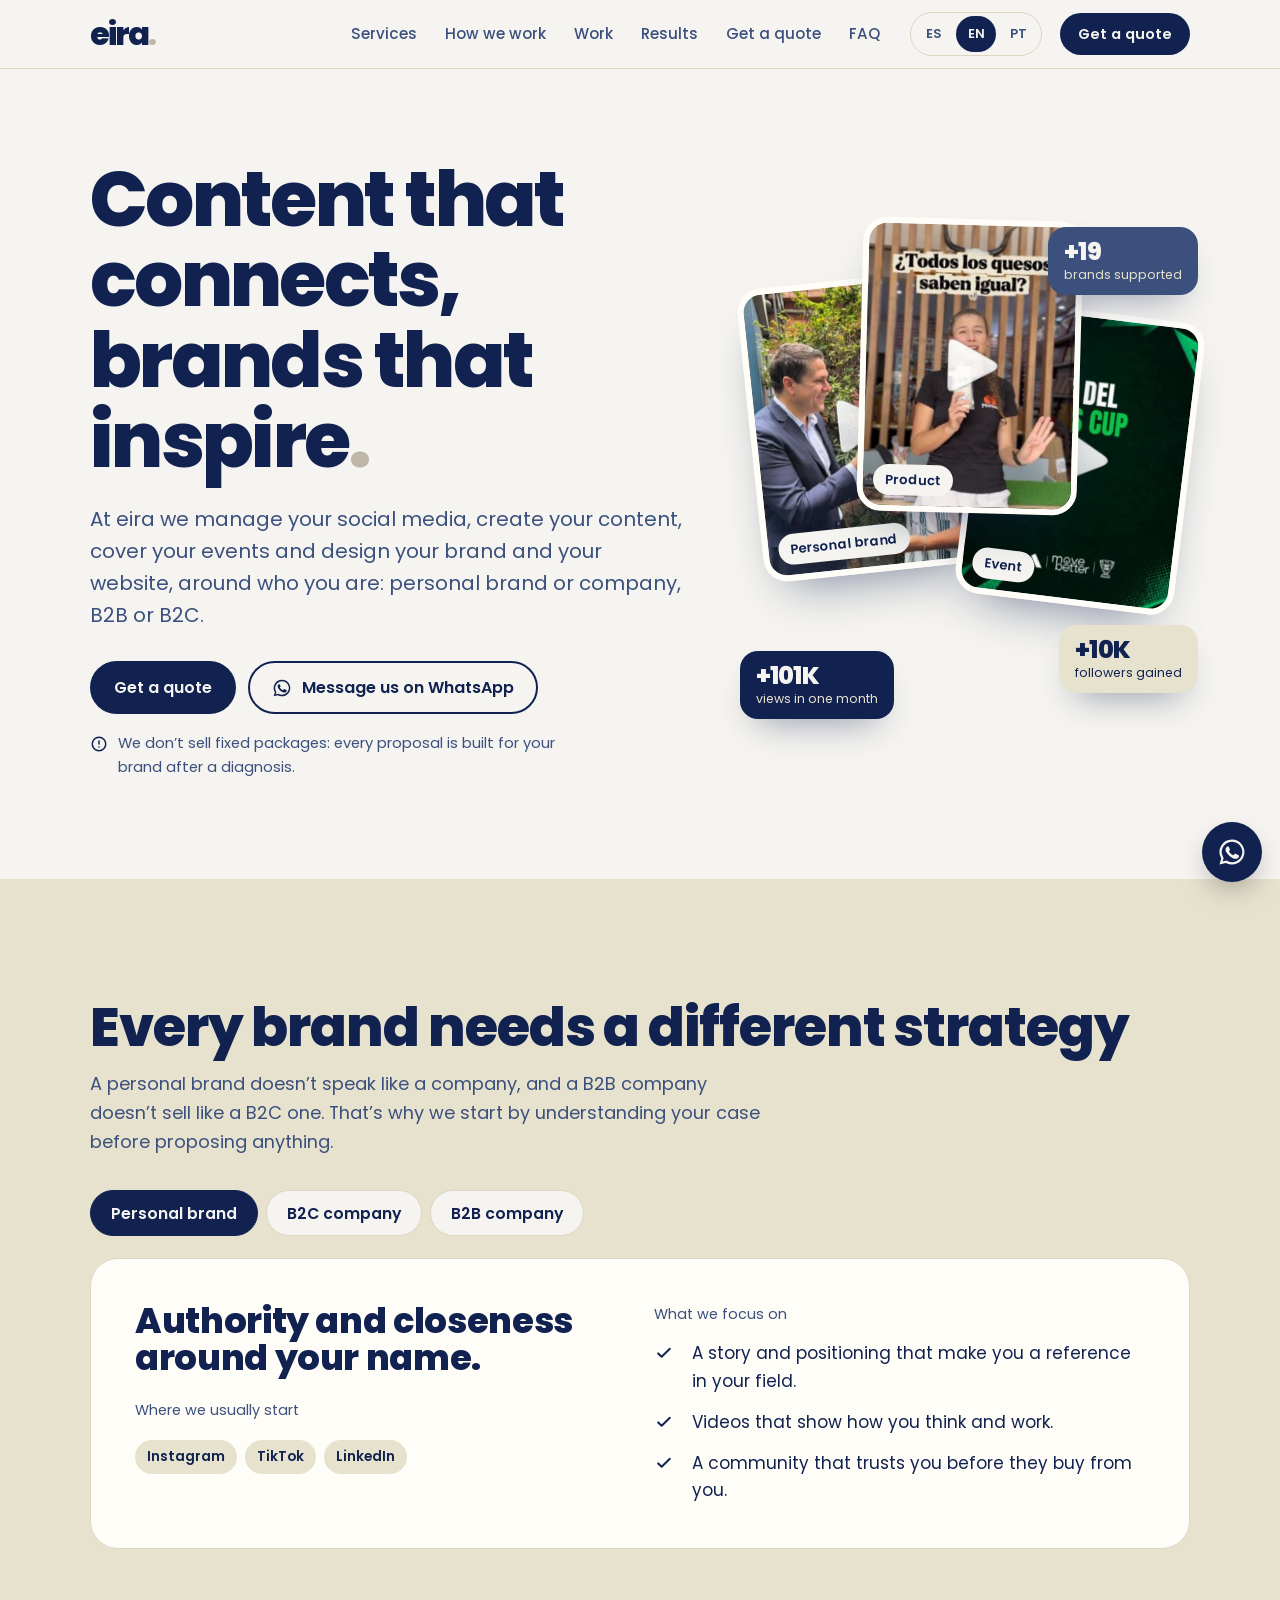
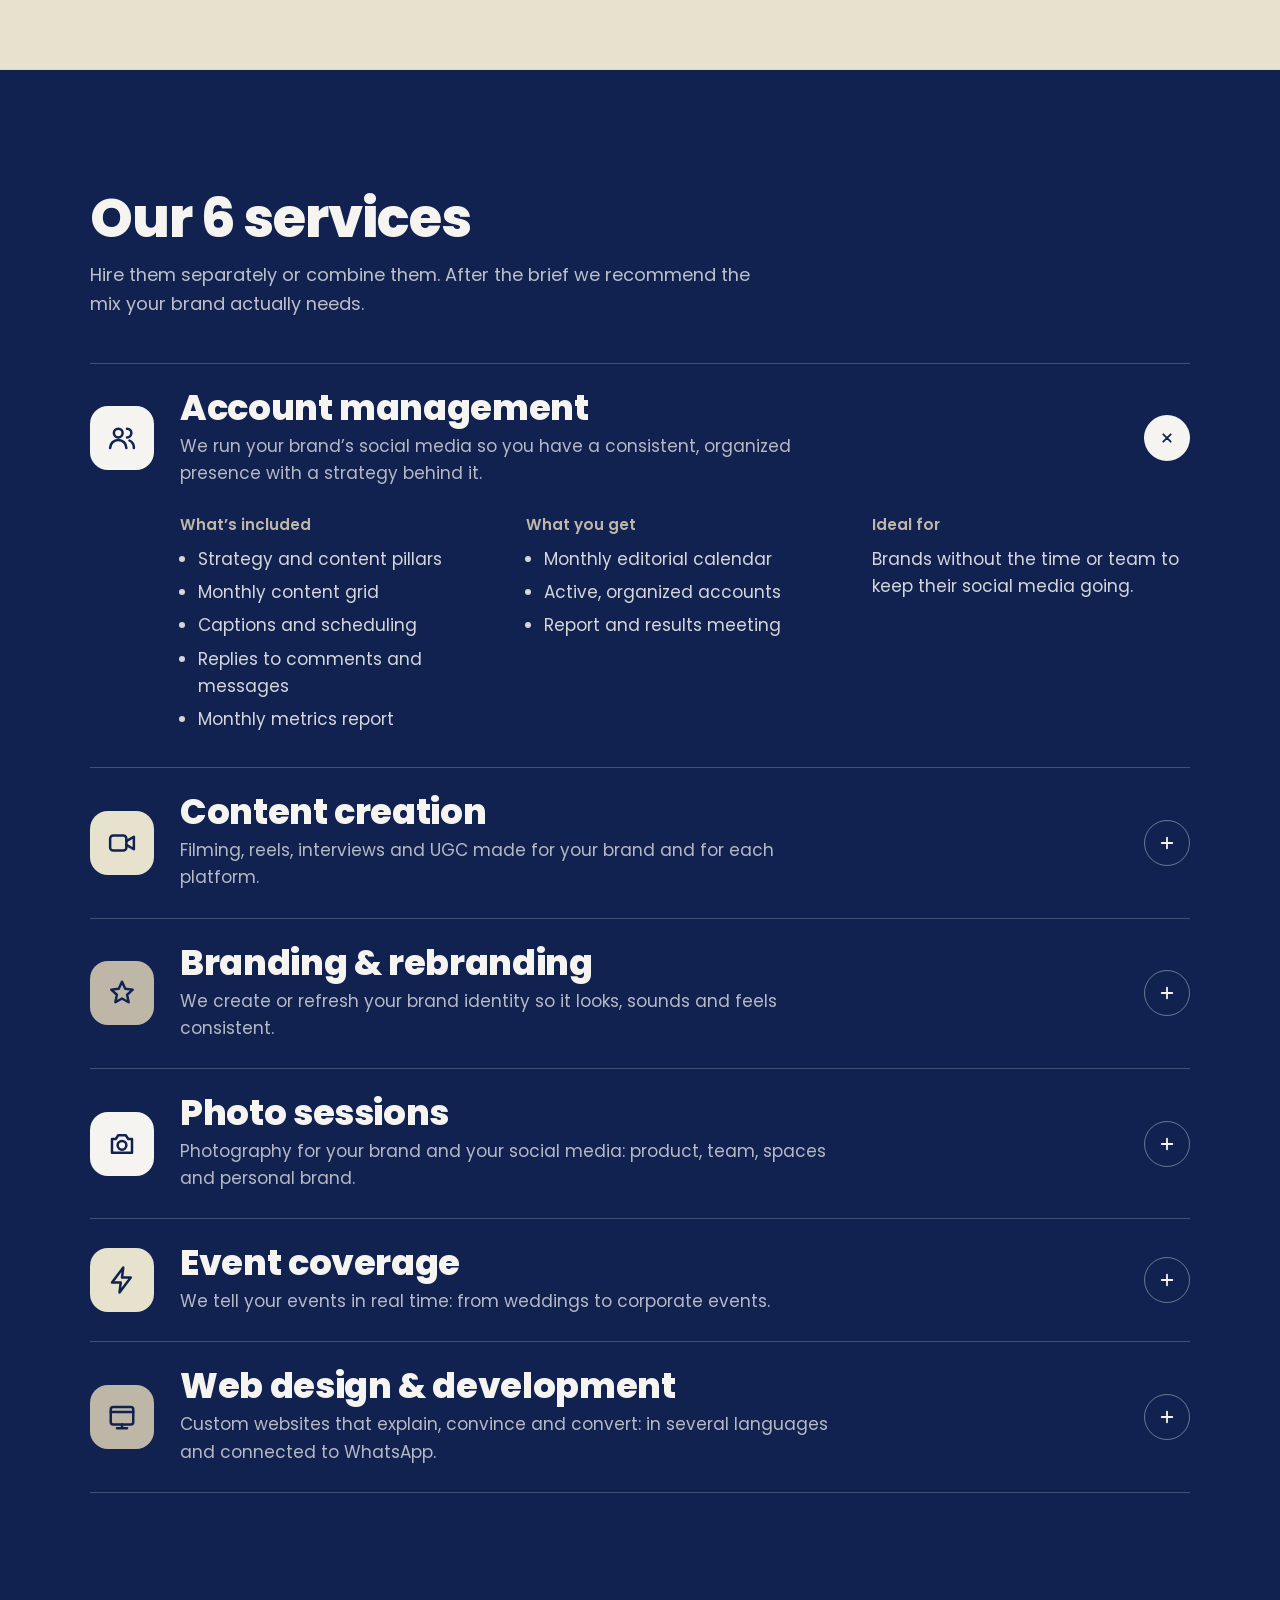
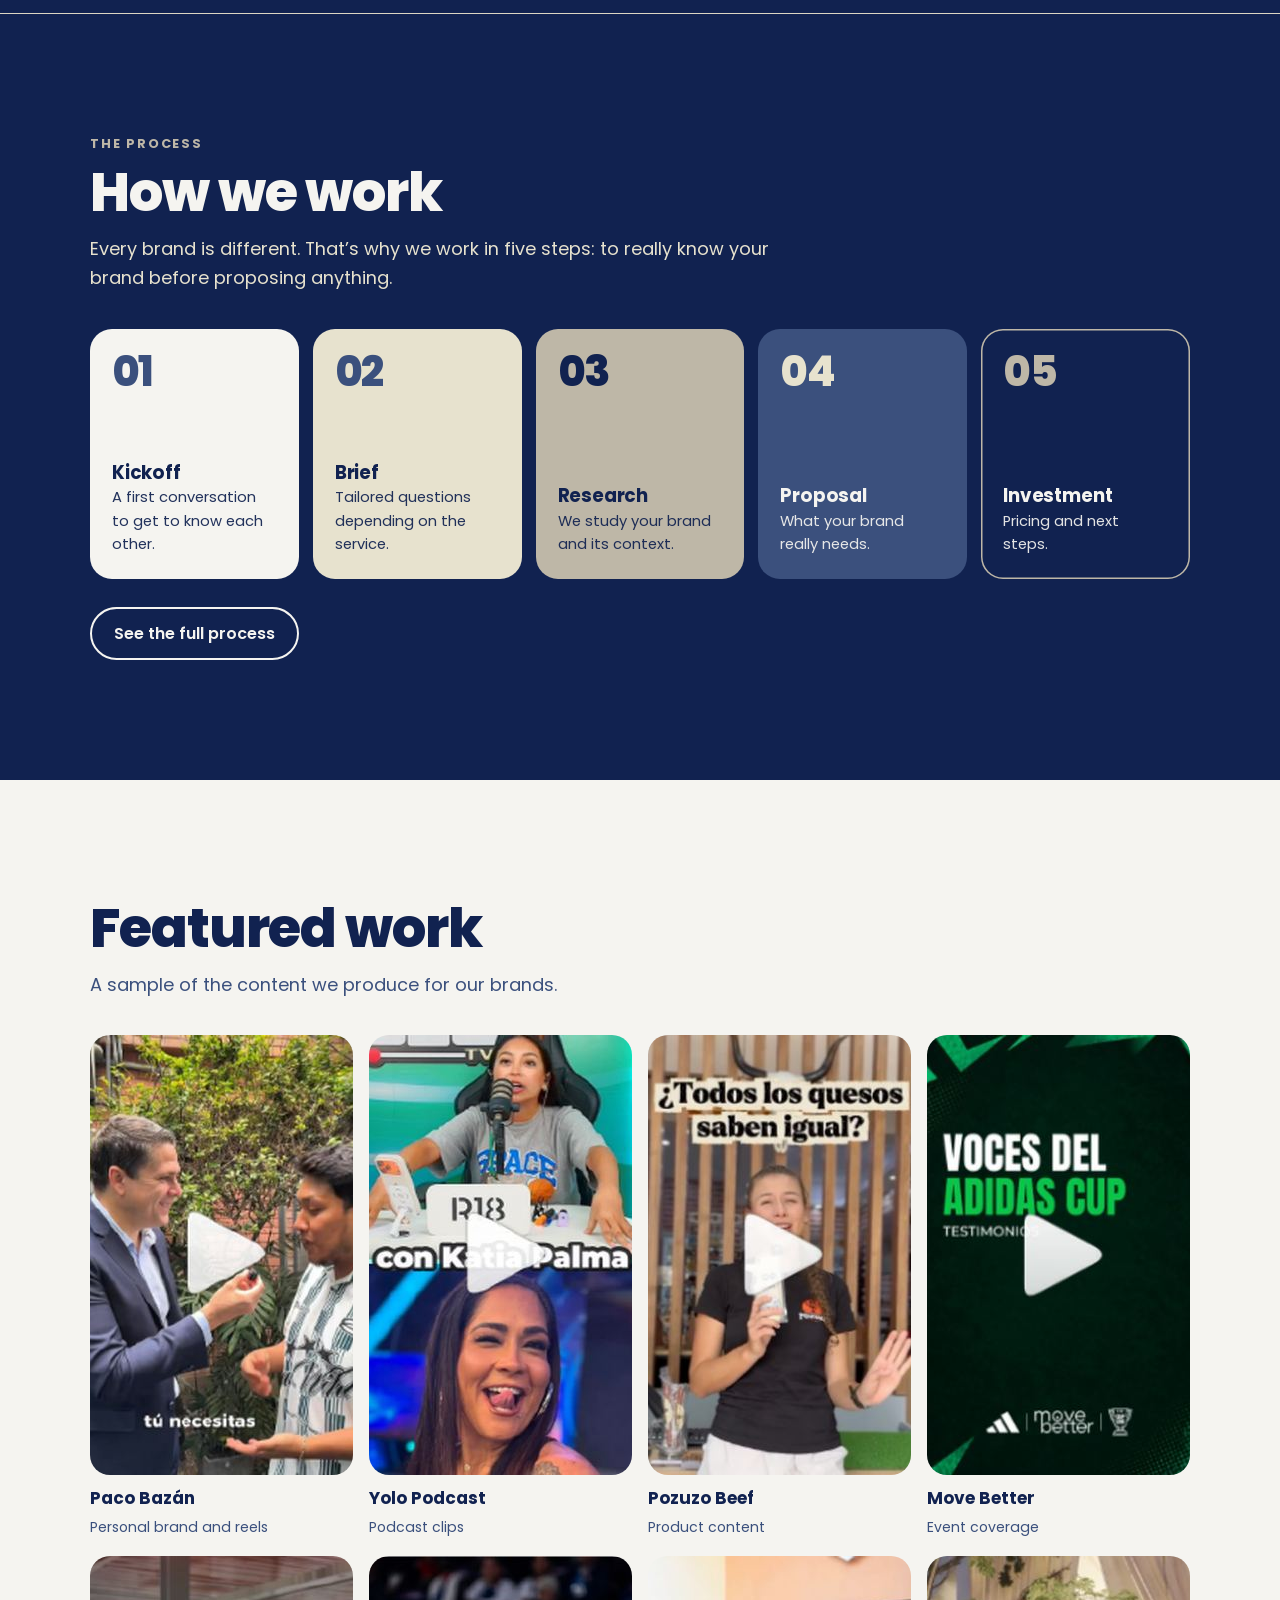
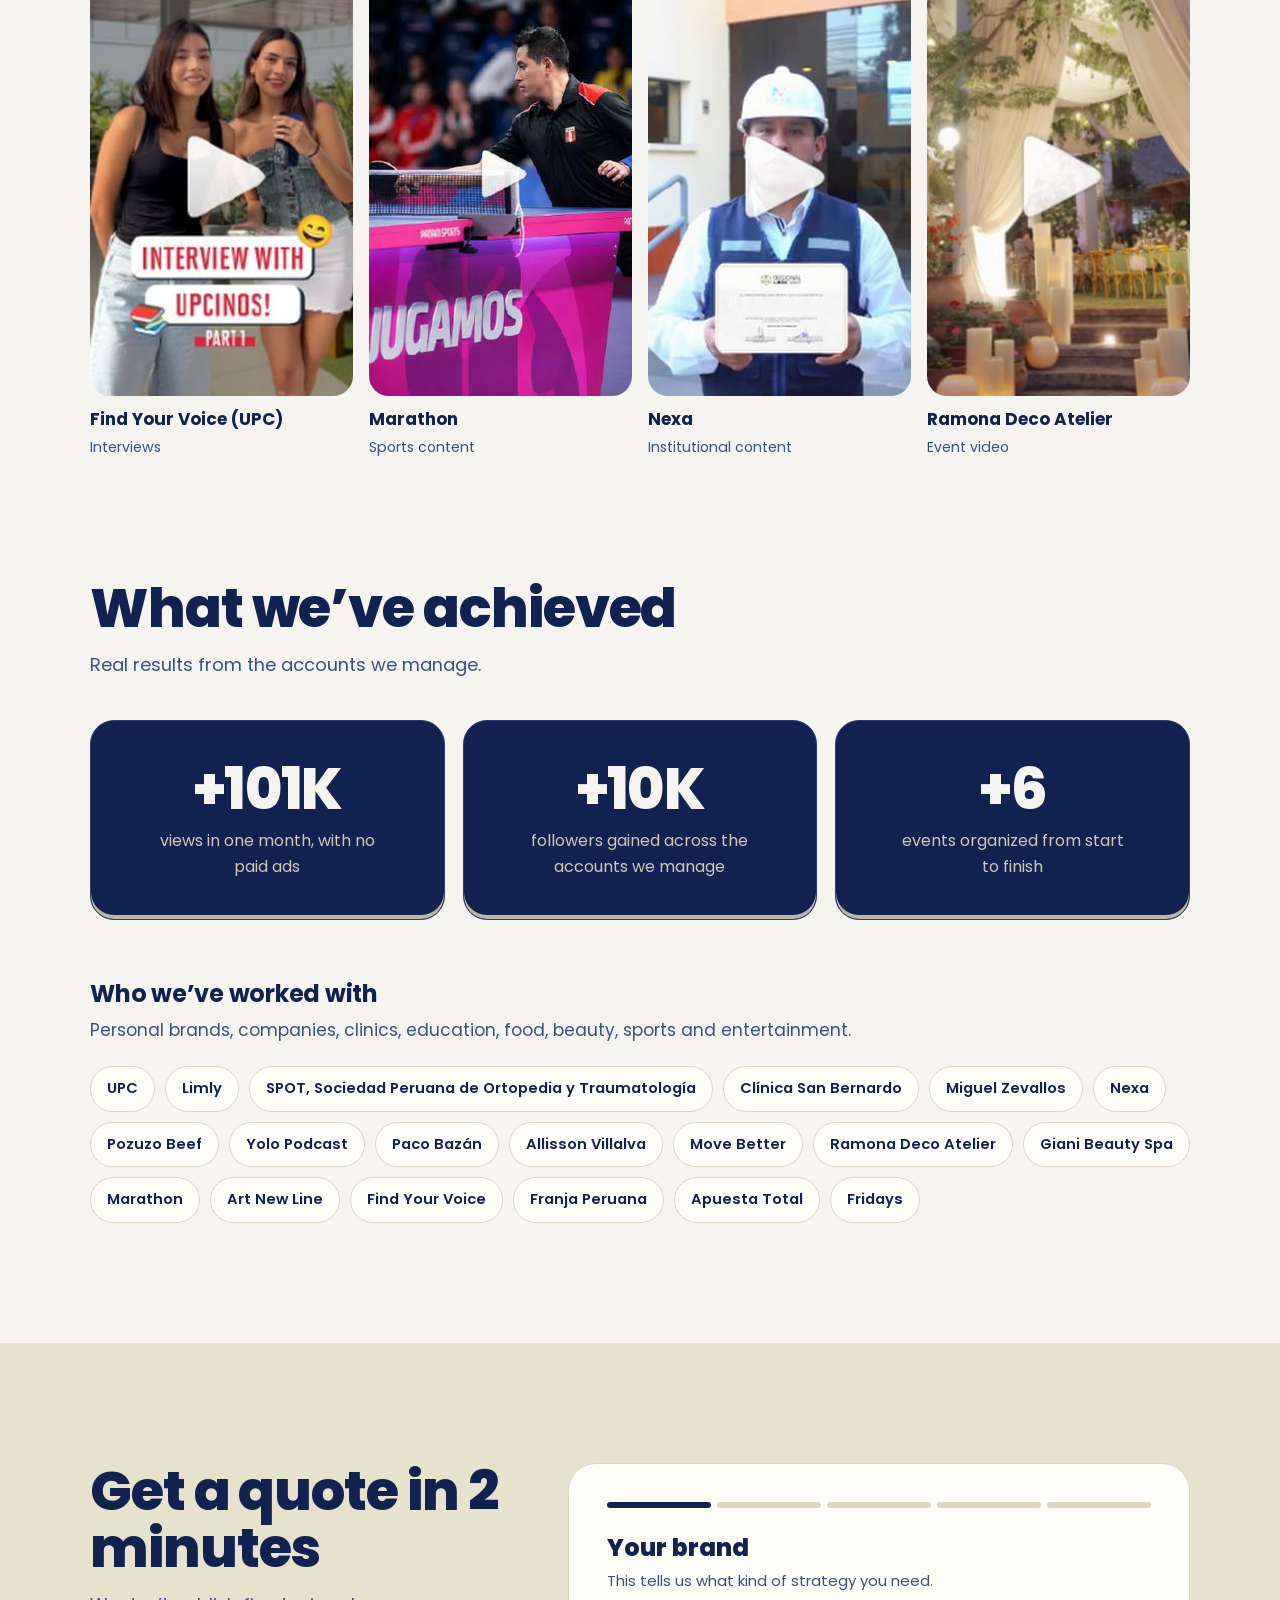
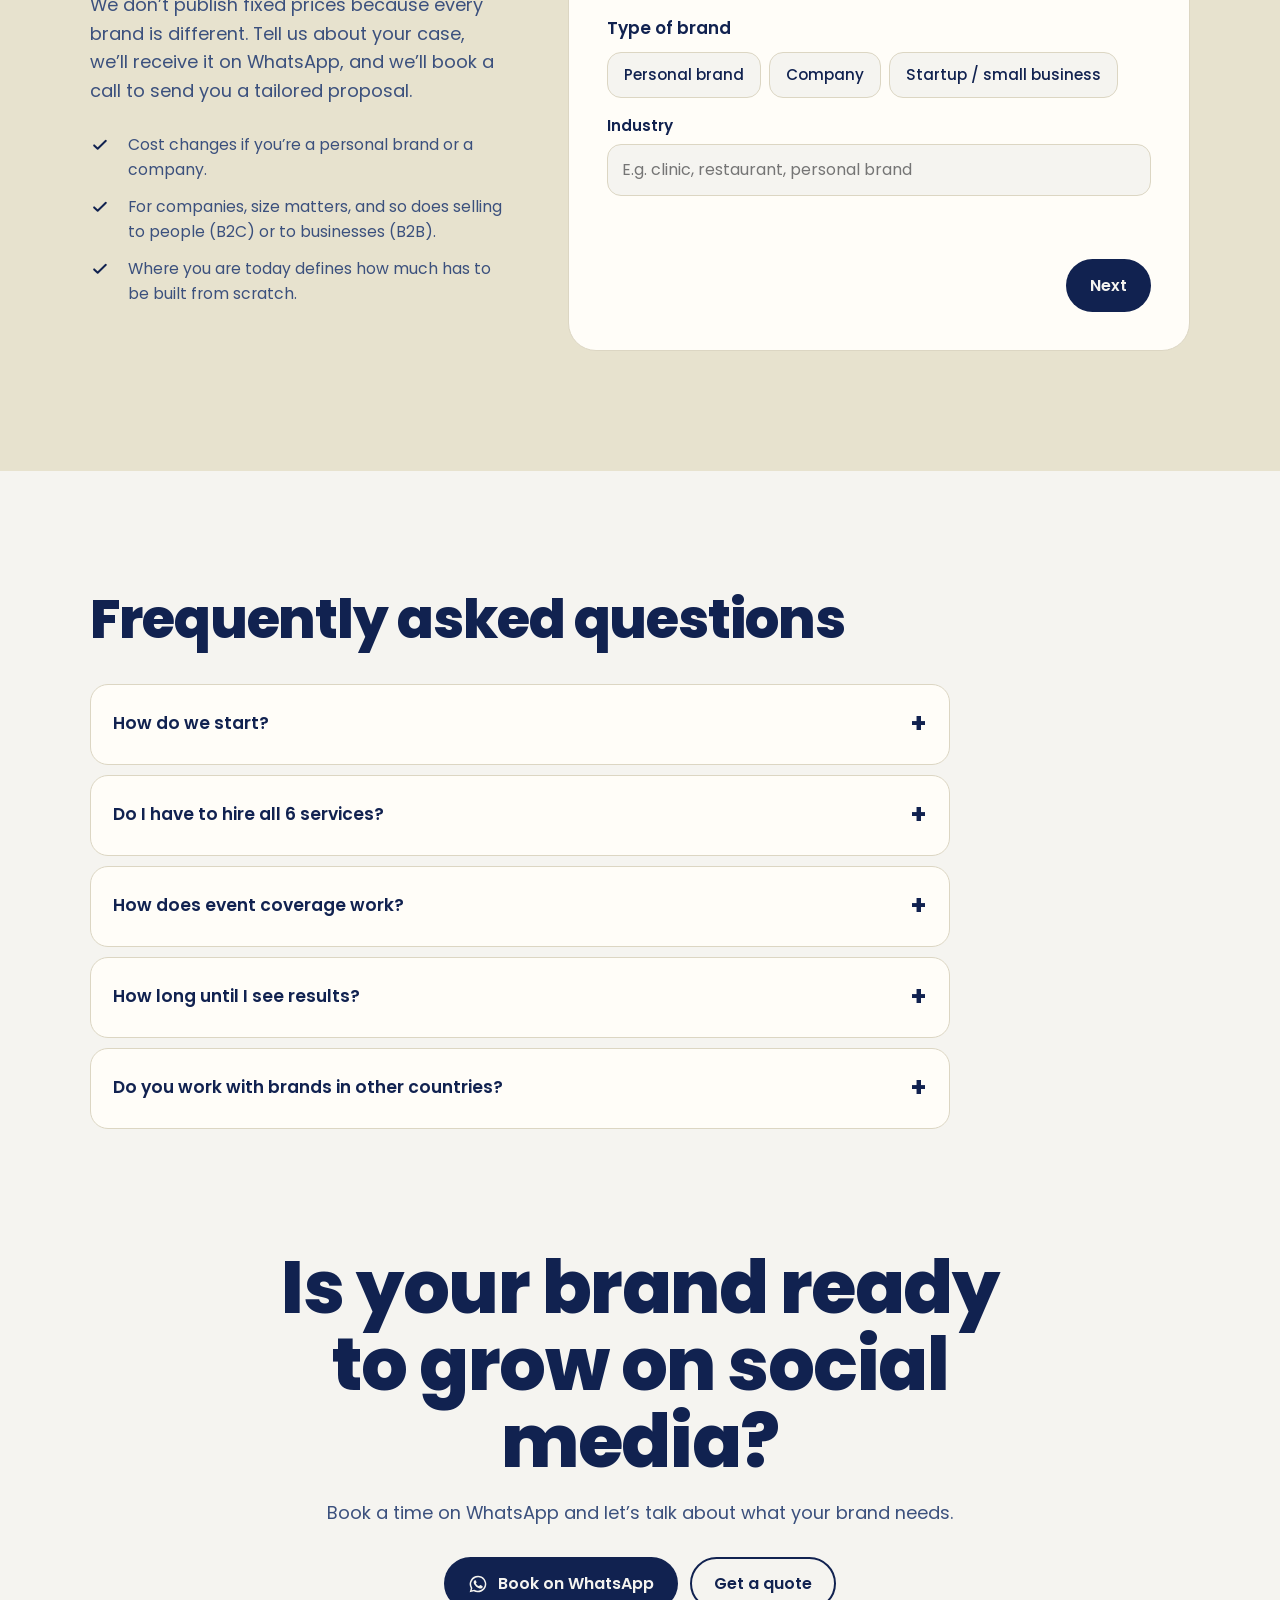
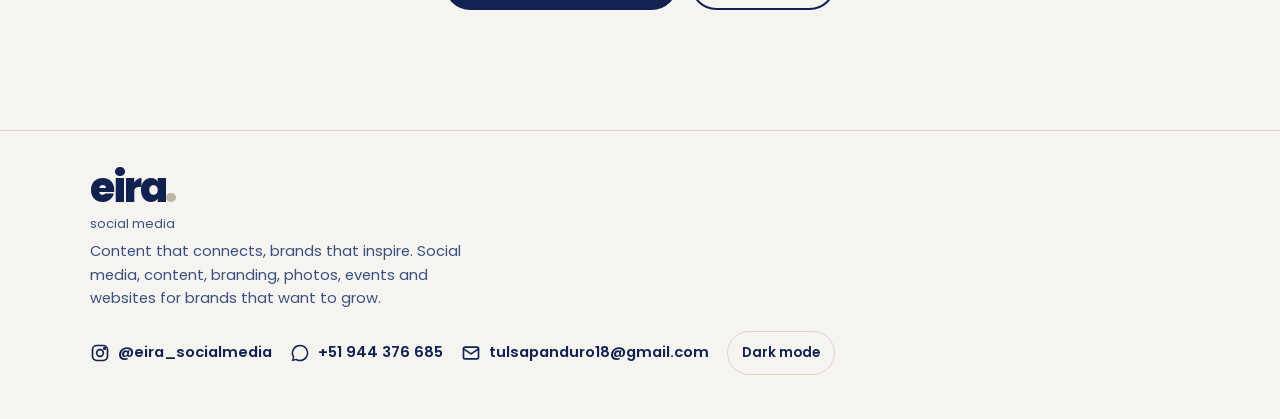
==== commit f35ebecd: "Add files via upload" ====
--- a/index.html
+++ b/index.html
@@ -1,1357 +1,280 @@
-<!doctype html>
-<html lang="es">
-<head>
+<!DOCTYPE html><html lang="es"><head>
 <meta charset="utf-8">
+<meta name="color-scheme" content="light dark">
 <meta name="viewport" content="width=device-width, initial-scale=1, viewport-fit=cover">
-<meta name="robots" content="noindex, nofollow">
+<title>Eira Social Media | Contenido que conecta, marcas que inspiran</title>
+<meta name="description" content="Eira Social Media: estrategia de contenido, branding, producción audiovisual y contenido para marcas. Contenido que conecta, marcas que inspiran.">
+<meta property="og:title" content="Eira Social Media">
+<meta property="og:description" content="Eira Social Media: estrategia de contenido, branding, producción audiovisual y contenido para marcas. Contenido que conecta, marcas que inspiran.">
+<meta property="og:image" content="logo.png">
+<meta property="og:type" content="website">
+<link rel="preconnect" href="https://fonts.googleapis.com">
+<link rel="preconnect" href="https://fonts.gstatic.com" crossorigin="">
+<link href="https://fonts.googleapis.com/css2?family=Poppins:wght@400;500;600;700;800&amp;display=swap" rel="stylesheet">
+<link rel="icon" href="favicon.png">
+<link rel="apple-touch-icon" href="apple-touch-icon.png">
 <meta name="theme-color" content="#112250">
-<title>Eira · Emisión de documentos</title>
-<link rel="icon" href="[data-uri]">
-<style>@font-face{font-family:"Poppins";font-style:normal;font-weight:300;font-display:swap;src:url([data-uri]) format("woff2")}
-@font-face{font-family:"Poppins";font-style:normal;font-weight:400;font-display:swap;src:url([data-uri]) format("woff2")}
-@font-face{font-family:"Poppins";font-style:normal;font-weight:500;font-display:swap;src:url([data-uri]) format("woff2")}
-@font-face{font-family:"Poppins";font-style:normal;font-weight:600;font-display:swap;src:url([data-uri]) format("woff2")}
-@font-face{font-family:"Poppins";font-style:normal;font-weight:700;font-display:swap;src:url([data-uri]) format("woff2")}
-@font-face{font-family:"Poppins";font-style:normal;font-weight:800;font-display:swap;src:url([data-uri]) format("woff2")}
-@font-face{font-family:"Mrs Saint Delafield";font-style:normal;font-weight:400;font-display:swap;src:url([data-uri]) format("woff2")}
-</style>
-<style>
-:root{
-  --navy:#112250; --sapphire:#3B507D; --taupe:#BEB7A7; --champagne:#E7E2CE; --ivory:#F5F4F0;
-  --white:#FFFDF8; --line:#DCD6C3; --muted:#5B6584; --error:#B42318;
-  --font:"Poppins","Segoe UI",system-ui,-apple-system,sans-serif;
-  --sign:"Mrs Saint Delafield","Brush Script MT",cursive;
-  color-scheme: light;
-  box-sizing:border-box;
-  padding-top:env(safe-area-inset-top,0px);
-  padding-bottom:env(safe-area-inset-bottom,0px);
-}
-*,*::before,*::after{box-sizing:border-box}
-html{scroll-padding-top:calc(env(safe-area-inset-top,0px) + 80px)}
-body{margin:0;background:var(--ivory);color:var(--navy);font-family:var(--font);font-size:16px;line-height:1.55;-webkit-font-smoothing:antialiased}
-button,input,select,textarea{font:inherit;color:inherit}
-:focus-visible{outline:3px solid var(--sapphire);outline-offset:2px;border-radius:6px}
-.wm{font-weight:800;letter-spacing:-.06em;line-height:1}
-.wm .dot{color:var(--taupe)}
-.hidden{display:none!important}
-.sr{position:absolute;width:1px;height:1px;overflow:hidden;clip:rect(0 0 0 0);white-space:nowrap}
-
-/* ---------- LOGIN ---------- */
-#login{min-height:100vh;display:grid;grid-template-columns:1fr 1fr}
-.login-brand{background:var(--navy);color:var(--ivory);padding:56px;display:flex;flex-direction:column;justify-content:space-between;position:relative;overflow:hidden}
-.login-brand .wm{font-size:clamp(4rem,9vw,7.5rem)}
-.login-brand .sub{font-weight:300;font-size:1.2rem;margin-top:6px;color:var(--champagne)}
-.login-brand p{color:var(--taupe);max-width:36ch}
-.login-brand::after{content:"";position:absolute;width:420px;height:420px;border-radius:50%;border:2px solid #2C3F70;right:-140px;bottom:-140px}
-.login-panel{display:flex;align-items:center;justify-content:center;padding:40px 24px}
-.login-card{width:100%;max-width:380px}
-.login-card h1{font-size:1.9rem;font-weight:800;letter-spacing:-.03em;margin:0}
-.login-card .hint{color:var(--muted);margin:6px 0 28px}
-.pin{display:flex;gap:12px}
-.pin input{width:70px;height:78px;text-align:center;font-size:2rem;font-weight:700;border:2px solid var(--line);border-radius:16px;background:var(--white);caret-color:transparent}
-.pin input:focus{border-color:var(--navy);outline:none;box-shadow:0 0 0 4px rgba(17,34,80,.12)}
-.pin.shake{animation:shake .35s}
-@keyframes shake{20%,60%{transform:translateX(-8px)}40%,80%{transform:translateX(8px)}}
-.login-msg{min-height:1.5em;margin-top:14px;color:var(--error);font-weight:600;font-size:.92rem}
-@media (max-width:820px){#login{grid-template-columns:1fr}.login-brand{padding:36px 24px;min-height:auto;gap:24px}.login-brand::after{display:none}.pin input{width:62px;height:70px}}
-@media (prefers-reduced-motion: reduce){.pin.shake{animation:none}}
-
-/* ---------- APP SHELL ---------- */
-header.app{position:sticky;top:env(safe-area-inset-top,0px);z-index:20;background:rgba(245,244,240,.94);backdrop-filter:blur(10px);-webkit-backdrop-filter:blur(10px);border-bottom:1px solid var(--line)}
-body::before{content:"";position:fixed;inset:0 0 auto;height:env(safe-area-inset-top,0px);z-index:30;background:var(--ivory)}
-.bar{max-width:1180px;margin:0 auto;padding:0 24px;height:68px;display:flex;align-items:center;gap:16px}
-.bar .wm{font-size:1.9rem;text-decoration:none;color:var(--navy)}
-.bar .tag{font-size:.85rem;color:var(--muted);border-left:1px solid var(--line);padding-left:14px}
-.bar nav{margin-left:auto;display:flex;gap:6px}
-.btn{display:inline-flex;align-items:center;justify-content:center;gap:8px;min-height:46px;padding:10px 20px;border-radius:999px;border:2px solid transparent;font-weight:600;font-size:.95rem;cursor:pointer;text-decoration:none;transition:filter .15s,background .15s}
-.btn svg{width:18px;height:18px;flex:none}
-.btn-primary{background:var(--navy);color:var(--ivory)}
-.btn-primary:hover{filter:brightness(1.18)}
-.btn-ghost{background:transparent;border-color:var(--navy);color:var(--navy)}
-.btn-ghost:hover{background:var(--navy);color:var(--ivory)}
-.btn-soft{background:var(--champagne);color:var(--navy)}
-.btn-soft:hover{background:var(--taupe)}
-.btn-text{background:none;border:0;color:var(--muted);padding:10px 12px;min-height:44px}
-.btn-text:hover{color:var(--navy)}
-.btn:disabled{opacity:.5;cursor:not-allowed}
-main.wrap{max-width:1180px;margin:0 auto;padding:40px 24px 80px}
-@media (max-width:640px){.bar .tag{display:none}.bar nav .label{display:none}}
-
-/* ---------- HOME ---------- */
-.hello h1{font-size:clamp(2rem,4vw,2.8rem);font-weight:800;letter-spacing:-.03em;margin:0}
-.hello p{color:var(--muted);margin:6px 0 0}
-.tiles{display:grid;grid-template-columns:repeat(4,minmax(0,1fr));gap:16px;margin-top:32px}
-.tile{position:relative;text-align:left;background:var(--white);border:1px solid var(--line);border-radius:24px;padding:24px;cursor:pointer;display:flex;flex-direction:column;gap:12px;min-height:250px;transition:transform .15s,box-shadow .15s}
-.tile:hover:not(:disabled){transform:translateY(-3px);box-shadow:0 18px 40px -22px rgba(17,34,80,.45)}
-.tile .ic{width:56px;height:56px;border-radius:16px;display:grid;place-items:center}
-.tile .ic svg{width:28px;height:28px}
-.tile h2{margin:0;font-size:1.25rem;font-weight:700;letter-spacing:-.01em}
-.tile p{margin:0;color:var(--muted);font-size:.92rem}
-.tile .next{margin-top:auto;font-size:.85rem;font-weight:600;color:var(--sapphire)}
-.tile:disabled{cursor:not-allowed;opacity:.65;border-style:dashed}
-@media (max-width:980px){.tiles{grid-template-columns:repeat(2,minmax(0,1fr))}}
-@media (max-width:520px){.tiles{grid-template-columns:1fr}.tile{min-height:auto}}
-.panel-row{display:grid;grid-template-columns:1.4fr 1fr;gap:16px;margin-top:28px}
-@media (max-width:900px){.panel-row{grid-template-columns:1fr}}
-.card{background:var(--white);border:1px solid var(--line);border-radius:22px;padding:24px}
-.card h3{margin:0 0 4px;font-size:1.1rem}
-.card .sub{color:var(--muted);font-size:.9rem;margin:0 0 16px}
-.hist{width:100%;border-collapse:collapse;font-size:.9rem}
-.hist th{text-align:left;font-weight:600;color:var(--muted);font-size:.8rem;padding:8px;border-bottom:1px solid var(--line)}
-.hist td{padding:10px 8px;border-bottom:1px solid var(--line);vertical-align:middle}
-.hist .pill{display:inline-block;padding:3px 10px;border-radius:999px;font-size:.78rem;font-weight:600;background:var(--champagne)}
-.hist button{min-height:36px;padding:4px 14px;font-size:.85rem}
-.scroll-x{overflow-x:auto}
-.counters{display:grid;grid-template-columns:repeat(3,1fr);gap:10px}
-.counter{background:var(--ivory);border-radius:16px;padding:14px;text-align:center}
-.counter b{display:block;font-size:1.6rem;font-weight:800;letter-spacing:-.02em}
-.counter span{font-size:.8rem;color:var(--muted)}
-
-/* ---------- FORMS ---------- */
-.form-head{display:flex;justify-content:space-between;align-items:flex-end;gap:16px;flex-wrap:wrap}
-.form-head h1{margin:0;font-size:clamp(1.8rem,3.5vw,2.4rem);font-weight:800;letter-spacing:-.03em}
-.form-head .num{font-weight:600;color:var(--sapphire)}
-.back{display:inline-flex;align-items:center;gap:6px;color:var(--muted);text-decoration:none;font-weight:500;min-height:44px;background:none;border:0;cursor:pointer;padding:0;margin-bottom:6px}
-.back:hover{color:var(--navy)}
-fieldset.sec{border:1px solid var(--line);background:var(--white);border-radius:22px;padding:24px;margin:20px 0 0}
-fieldset.sec legend{font-weight:700;font-size:1.05rem;padding:0 8px;margin-left:-8px}
-.sec .help{color:var(--muted);font-size:.88rem;margin:-4px 0 14px}
-.grid{display:grid;grid-template-columns:repeat(3,minmax(0,1fr));gap:14px 16px}
-.grid .span2{grid-column:span 2}.grid .span3{grid-column:1/-1}
-@media (max-width:860px){.grid{grid-template-columns:repeat(2,minmax(0,1fr))}.grid .span3,.grid .span2{grid-column:1/-1}}
-@media (max-width:520px){.grid{grid-template-columns:1fr}}
-.f{display:flex;flex-direction:column;gap:6px}
-.f label{font-weight:600;font-size:.88rem}
-.f label .opt{font-weight:400;color:var(--muted)}
-.f input,.f select,.f textarea{width:100%;min-height:46px;padding:10px 14px;border:1.5px solid var(--line);border-radius:12px;background:var(--ivory);font-size:.95rem}
-.f textarea{min-height:110px;resize:vertical}
-.f input:focus,.f select:focus,.f textarea:focus{outline:none;border-color:var(--navy);background:var(--white)}
-.f.invalid input,.f.invalid select,.f.invalid textarea{border-color:var(--error)}
-.f .err{color:var(--error);font-size:.8rem;font-weight:600;display:none}
-.f.invalid .err{display:block}
-.inline{display:flex;gap:8px}
-.inline select{flex:0 0 120px}
-.svc{border:1.5px solid var(--line);border-radius:18px;margin-top:12px;background:var(--ivory);overflow:hidden}
-.svc.on{border-color:var(--navy);background:var(--white)}
-.svc-top{display:flex;gap:14px;align-items:flex-start;padding:16px 18px;cursor:pointer}
-.svc-top input{width:22px;height:22px;margin-top:3px;accent-color:var(--navy);flex:none}
-.svc-top b{display:block;font-size:1.02rem}
-.svc-top span{font-size:.88rem;color:var(--muted)}
-.svc-body{padding:0 18px 18px 54px;display:none}
-.svc.on .svc-body{display:block}
-.feats{display:grid;grid-template-columns:repeat(2,minmax(0,1fr));gap:8px 18px;margin-bottom:14px}
-.feats label{display:flex;gap:10px;align-items:flex-start;font-size:.9rem;cursor:pointer;min-height:28px}
-.feats input{width:18px;height:18px;margin-top:3px;accent-color:var(--sapphire);flex:none}
-.feats-title{font-size:.82rem;font-weight:600;color:var(--sapphire);margin-bottom:8px}
-@media (max-width:640px){.svc-body{padding-left:18px}.feats{grid-template-columns:1fr}}
-.totals{margin-top:18px;background:var(--navy);color:var(--ivory);border-radius:18px;padding:18px 22px;display:grid;grid-template-columns:repeat(4,minmax(0,1fr));gap:12px}
-.totals div span{display:block;font-size:.78rem;color:var(--taupe)}
-.totals div b{font-size:1.15rem}
-@media (max-width:700px){.totals{grid-template-columns:repeat(2,1fr)}}
-.check{display:flex;gap:10px;align-items:center;font-size:.92rem;min-height:44px;cursor:pointer}
-.check input{width:20px;height:20px;accent-color:var(--navy)}
-.actions{position:sticky;bottom:calc(12px + env(safe-area-inset-bottom,0px));margin-top:24px;display:flex;justify-content:flex-end;gap:10px;flex-wrap:wrap;background:rgba(245,244,240,.94);padding:12px;border-radius:999px;border:1px solid var(--line);backdrop-filter:blur(8px)}
-.form-err{color:var(--error);font-weight:600;font-size:.9rem;align-self:center;margin-right:auto;padding-left:10px}
-
-/* ---------- PREVIEW ---------- */
-.pv-head{display:flex;justify-content:space-between;align-items:center;gap:12px;flex-wrap:wrap}
-.pv-head h1{margin:0;font-size:1.6rem;font-weight:800;letter-spacing:-.02em}
-.pv-head p{margin:2px 0 0;color:var(--muted);font-size:.92rem}
-.pv-actions{display:flex;gap:8px;flex-wrap:wrap}
-#pvPages{margin-top:24px;display:flex;flex-direction:column;align-items:center;gap:24px}
-.pv-slot{position:relative;box-shadow:0 20px 50px -25px rgba(17,34,80,.45);border-radius:4px;overflow:hidden;background:#fff}
-.pv-slot > .page{transform-origin:top left;position:absolute;top:0;left:0}
-.status{margin-top:10px;font-weight:600;color:var(--sapphire);min-height:1.4em}
-
-/* ---------- DOCUMENT PAGES (A4 @ 96dpi = 794 x 1123) ---------- */
-#stage{position:fixed;left:-20000px;top:0;width:794px}
-.page{width:794px;height:1123px;background:#FFFDF8;color:#112250;font-family:var(--font);position:relative;overflow:hidden;display:flex;flex-direction:column;font-size:11.5px;line-height:1.55}
-.pg-head{height:78px;padding:0 56px;display:flex;align-items:center;justify-content:space-between;border-bottom:1px solid #DCD6C3;flex:none}
-.pg-head .wm{font-size:30px;color:#112250}
-.pg-head .meta{text-align:right;font-size:10px;color:#3B507D;line-height:1.4}
-.pg-head .meta b{display:block;font-size:11.5px;color:#112250}
-.pg-body{flex:1;padding:28px 56px 0;overflow:hidden}
-.pg-foot{height:54px;padding:0 56px;display:flex;align-items:center;justify-content:space-between;font-size:9px;color:#3B507D;border-top:1px solid #DCD6C3;flex:none}
-.pg-foot b{color:#112250}
-.doc h2{font-size:20px;font-weight:800;letter-spacing:-.4px;margin:0 0 10px;line-height:1.15}
-.doc h3{font-size:13px;font-weight:700;margin:0 0 6px}
-.doc p{margin:0 0 8px}
-.doc .kick{font-size:9.5px;font-weight:600;letter-spacing:.06em;color:#3B507D;margin-bottom:4px}
-.blk{margin-bottom:15px}
-.doc table{width:100%;border-collapse:collapse}
-.doc .kv td{padding:6px 0;border-bottom:1px solid #E7E2CE;vertical-align:top}
-.doc .kv td:first-child{width:34%;color:#3B507D}
-.doc .money th{background:#112250;color:#F5F4F0;text-align:left;padding:8px 10px;font-weight:600;font-size:10.5px}
-.doc .money td{padding:8px 10px;border-bottom:1px solid #E7E2CE}
-.doc .money td.r,.doc .money th.r{text-align:right}
-.doc .money tr.sum td{background:#F5F4F0;font-weight:600}
-.doc .money tr.total td{background:#E7E2CE;font-weight:800;font-size:13px}
-.svcbox{border:1px solid #DCD6C3;border-radius:12px;padding:12px 14px;margin-bottom:10px;background:#fff}
-.svcbox .top{display:flex;justify-content:space-between;gap:10px;align-items:baseline}
-.svcbox .top b{font-size:12.5px}
-.svcbox .top span{font-size:10px;color:#3B507D;white-space:nowrap}
-.svcbox ul{margin:6px 0 0;padding-left:16px;columns:2;column-gap:20px}
-.svcbox li{margin-bottom:2px;break-inside:avoid}
-.svcbox .det{margin-top:6px;font-size:10.5px;color:#3B507D}
-.clause{margin-bottom:8px;text-align:justify}
-.tc2{column-count:2;column-gap:22px}
-.tc2 .clause{break-inside:avoid;text-align:left}
-.clause .ct{display:block;font-size:11.5px;font-weight:700;margin-bottom:2px;text-align:left}
-.clause ol,.clause ul{margin:4px 0 0;padding-left:18px}
-.clause li{margin-bottom:2px}
-.box{border-radius:12px;padding:12px 14px}
-.box.navy{background:#112250;color:#F5F4F0}
-.box.champ{background:#E7E2CE}
-.box.ivory{background:#F5F4F0}
-.stats{display:grid;grid-template-columns:repeat(3,1fr);gap:8px}
-.stats div{background:#112250;color:#F5F4F0;border-radius:10px;padding:10px;text-align:center}
-.stats b{display:block;font-size:20px;font-weight:800;letter-spacing:-.5px}
-.stats span{font-size:9px;color:#E7E2CE}
-.svc6{display:grid;grid-template-columns:repeat(3,1fr);gap:8px}
-.svc6 div{border-radius:10px;padding:10px 12px;display:flex;flex-direction:column;gap:2px}
-.svc6 b{font-size:12px}
-.svc6 span{font-size:9.5px;opacity:.85}
-.steps5{display:grid;grid-template-columns:repeat(5,1fr);gap:6px}
-.steps5 div{border-radius:10px;padding:10px;font-size:10px;line-height:1.4}
-.steps5 b{display:block;font-size:18px;font-weight:800;line-height:1}
-.steps5 i{font-style:normal;font-weight:700;display:block;margin:4px 0 2px;font-size:11px}
-.steps4{display:grid;grid-template-columns:repeat(4,1fr);gap:8px}
-.steps4 div{border-radius:10px;padding:10px}
-.steps4 b{display:block;font-size:20px;font-weight:800;line-height:1}
-.steps4 i{font-style:normal;font-weight:700;display:block;margin:2px 0}
-.chips{display:flex;flex-wrap:wrap;gap:5px}
-.chips span{border:1px solid #DCD6C3;border-radius:999px;padding:2px 9px;font-size:9.5px}
-.two{display:grid;grid-template-columns:1fr 1fr;gap:16px}
-.sigs{display:grid;grid-template-columns:1fr 1fr;gap:28px;margin-top:8px}
-.sig{border:1px solid #DCD6C3;border-radius:12px;padding:12px 16px;min-height:168px;display:flex;flex-direction:column}
-.sig .lbl{font-size:9.5px;font-weight:600;letter-spacing:.05em;color:#3B507D}
-.sig .hand{font-family:var(--sign);font-size:46px;line-height:1;color:#112250;height:62px;display:flex;align-items:flex-end;margin-top:6px}
-.sig .ln{border-top:1px solid #112250;margin-top:6px;padding-top:6px}
-.sig .ln b{display:block}
-.sig .stamp{margin-top:auto;border:1px dashed #3B507D;border-radius:8px;padding:6px 8px;font-size:8.5px;color:#3B507D;line-height:1.45}
-.sig .blank{height:56px}
-.cover{flex:1;display:flex;flex-direction:column}
-.cover-top{background:#112250;color:#F5F4F0;padding:56px 56px 48px;position:relative;overflow:hidden}
-.cover-top .wm{font-size:64px;color:#F5F4F0}
-.cover-top .tagl{font-weight:300;color:#E7E2CE;font-size:14px;margin-top:8px}
-.cover-top::after{content:"";position:absolute;width:300px;height:300px;border-radius:50%;border:2px solid #3B507D;right:-90px;top:-90px}
-.cover-mid{padding:52px 56px 0;flex:1}
-.cover-mid .kick{font-size:11px}
-.cover-mid h1{font-size:40px;font-weight:800;letter-spacing:-1.4px;line-height:1.05;margin:6px 0 24px}
-.cover-grid{display:grid;grid-template-columns:1fr 1fr;gap:14px}
-.cover-grid div{border-top:2px solid #112250;padding-top:8px}
-.cover-grid span{display:block;font-size:9.5px;color:#3B507D;font-weight:600;letter-spacing:.04em}
-.cover-grid b{font-size:13px}
-.cover-band{margin:0 56px 36px;display:flex;justify-content:space-between;align-items:center;border-radius:12px;background:#E7E2CE;padding:14px 18px;font-size:11px}
-.cert-page{padding:0}
-.cert-frame{position:absolute;inset:26px;border:2px solid #112250;border-radius:6px}
-.cert-frame::after{content:"";position:absolute;inset:6px;border:1px solid #BEB7A7;border-radius:3px}
-.cert-in{position:relative;z-index:1;flex:1;display:flex;flex-direction:column;padding:70px 76px 60px;text-align:center}
-.cert-in .wm{font-size:48px}
-.cert-title{font-size:30px;font-weight:800;letter-spacing:-.8px;line-height:1.1;margin:34px 0 4px}
-.cert-name{font-size:34px;font-weight:700;letter-spacing:-.6px;margin:18px 0 6px;color:#112250}
-.cert-txt{font-size:13px;line-height:1.75;max-width:560px;margin:0 auto}
-.cert-sig{margin:auto auto 0;width:380px;text-align:center}
-.cert-sig .hand{font-family:var(--sign);font-size:50px;line-height:1;height:66px;display:flex;align-items:flex-end;justify-content:center}
-.cert-sig .ln{border-top:1px solid #112250;padding-top:6px;font-size:11px}
-.cert-code{font-size:9px;color:#3B507D;margin-top:14px}
-.lst{margin:0;padding:0;list-style:none}
-.lst li{display:grid;grid-template-columns:16px 1fr;gap:6px;margin-bottom:5px}
-.lst li::before{content:"";width:7px;height:7px;border-radius:2px;background:#BEB7A7;margin-top:6px}
-.rate{display:flex;gap:6px}
-.rate span{flex:1;text-align:center;border:1px solid #DCD6C3;border-radius:8px;padding:7px 4px;font-size:10px}
-.rate span.on{background:#112250;color:#F5F4F0;border-color:#112250;font-weight:700}
-@media print{
-  @page{size:A4;margin:0}
-  body{background:#fff}
-  body > *:not(#stage){display:none!important}
-  body::before{display:none}
-  #stage{position:static;left:auto;width:auto}
-  .page{page-break-after:always;break-after:page}
-  .page:last-child{page-break-after:auto;break-after:auto}
-  :root{padding:0}
-}
-</style>
+<link rel="stylesheet" href="eira-estilos.css">
 </head>
 <body>
 
-<!-- LOGIN -->
-<section id="login">
-  <div class="login-brand">
+<header class="top">
+  <div class="wrap bar">
+    <a class="logo" href="#inicio" aria-label="Eira Social Media"><span class="wm">eira<span class="dot">.</span></span></a>
+    <nav class="links" id="nav">
+      <a href="#servicios" data-i18n="nav.services">Servicios</a>
+      <a href="metodologia.html" data-i18n="nav.method">Cómo trabajamos</a>
+      <a href="#trabajos" data-i18n="nav.work">Trabajos</a>
+      <a href="#resultados" data-i18n="nav.results">Resultados</a>
+      <a href="#cotizar" data-i18n="nav.quote">Cotizar</a>
+      <a href="#faq" data-i18n="nav.faq">Preguntas</a>
+    </nav>
+    <div class="lang" role="group" aria-label="Idioma / Language / Idioma">
+      <button type="button" data-lang="es" aria-pressed="true">ES</button>
+      <button type="button" data-lang="en" aria-pressed="false">EN</button>
+      <button type="button" data-lang="pt" aria-pressed="false">PT</button>
+    </div>
+    <a class="btn btn-primary" href="#cotizar" data-i18n="nav.cta">Cotiza tu proyecto</a>
+    <button class="menu-btn" type="button" aria-expanded="false" aria-controls="nav" aria-label="Menu">
+      <svg width="22" height="22" viewBox="0 0 24 24" fill="none" stroke="currentColor" stroke-width="2" stroke-linecap="round" aria-hidden="true"><path d="M4 7h16M4 12h16M4 17h16"></path></svg>
+    </button>
+  </div>
+</header>
+
+<main id="inicio">
+  <section class="hero">
+    <div class="wrap hero-grid">
+      <div>
+        <h1 data-i18n="hero.title" data-dot="">Contenido que conecta, marcas que inspiran<span class="tdot">.</span></h1>
+        <p class="lede" data-i18n="hero.sub">En eira gestionamos tus redes, creamos tu contenido, cubrimos tus eventos y diseñamos tu marca y tu web, según quién eres: marca personal o empresa, B2B o B2C.</p>
+        <div class="hero-ctas">
+          <a class="btn btn-primary" href="#cotizar" data-i18n="hero.cta1">Cotiza tu proyecto</a>
+          <a class="btn btn-ghost wa-link" href="https://wa.me/51944376685?text=Hola%20Eira%2C%20quiero%20informaci%C3%B3n%20sobre%20sus%20servicios" target="_blank" rel="noopener">
+            <svg viewBox="0 0 24 24" fill="currentColor" aria-hidden="true"><path d="M12 2a10 10 0 0 0-8.6 15.1L2 22l5-1.3A10 10 0 1 0 12 2Zm0 18.2a8.2 8.2 0 0 1-4.2-1.2l-.3-.2-3 .8.8-2.9-.2-.3A8.2 8.2 0 1 1 12 20.2Zm4.5-6.1c-.2-.1-1.5-.7-1.7-.8s-.4-.1-.6.1-.7.8-.8 1-.3.2-.5.1a6.7 6.7 0 0 1-3.3-2.9c-.3-.4.3-.4.7-1.3a.5.5 0 0 0 0-.5l-.8-1.8c-.2-.5-.4-.4-.6-.4h-.5a1 1 0 0 0-.7.3 3 3 0 0 0-.9 2.2 5.2 5.2 0 0 0 1.1 2.7 11.8 11.8 0 0 0 4.5 4c1.7.7 2.4.8 3.2.6a2.8 2.8 0 0 0 1.8-1.3 2.3 2.3 0 0 0 .2-1.3c-.1-.1-.3-.2-.5-.3Z"></path></svg>
+            <span data-i18n="hero.cta2">Escríbenos por WhatsApp</span>
+          </a>
+        </div>
+        <p class="hero-note">
+          <svg width="18" height="18" viewBox="0 0 24 24" fill="none" stroke="currentColor" stroke-width="2" stroke-linecap="round" stroke-linejoin="round" aria-hidden="true"><circle cx="12" cy="12" r="9"></circle><path d="M12 8v4M12 16h.01"></path></svg>
+          <span data-i18n="hero.note">No trabajamos con paquetes cerrados: cada propuesta se arma a la medida de tu marca después de un diagnóstico.</span>
+        </p>
+      </div>
+      <div class="hero-visual" aria-hidden="true">
+        <figure class="reel r1"><img src="work-paco.jpg" alt="" width="330" height="440"><figcaption data-i18n="hero.v1">Marca personal</figcaption></figure>
+        <figure class="reel r2"><img src="work-pozuzo.jpg" alt="" width="330" height="440"><figcaption data-i18n="hero.v2">Producto</figcaption></figure>
+        <figure class="reel r3"><img src="work-movebetter.jpg" alt="" width="330" height="440"><figcaption data-i18n="hero.v3">Evento</figcaption></figure>
+        <div class="stat st1"><b data-i18n="hero.s1v">+101K</b><span data-i18n="hero.s1">visualizaciones en un mes</span></div>
+        <div class="stat st2"><b data-i18n="hero.s2v">+10K</b><span data-i18n="hero.s2">seguidores ganados</span></div>
+        <div class="stat st3"><b data-i18n="hero.s3v">+19</b><span data-i18n="hero.s3">marcas acompañadas</span></div>
+      </div>
+    </div>
+  </section>
+
+  <section id="perfiles" style="padding-top:0">
+    <div class="wrap">
+      <h2 data-i18n="prof.title" data-dot="">Cada marca necesita una estrategia distinta</h2>
+      <p class="lede" data-i18n="prof.sub">Una marca personal no comunica igual que una empresa, y una empresa B2B no vende igual que una B2C. Por eso empezamos entendiendo tu caso antes de proponer nada.</p>
+      <div class="tabs" role="tablist" id="profTabs"><button type="button" role="tab" aria-selected="true" data-i="0">Marca personal</button><button type="button" role="tab" aria-selected="false" data-i="1">Empresa B2C</button><button type="button" role="tab" aria-selected="false" data-i="2">Empresa B2B</button></div>
+      <div class="profile-panel" role="tabpanel" id="profPanel" aria-live="polite"><div><h3>Autoridad y cercanía alrededor de tu nombre.</h3><p class="chip-label">Redes donde solemos empezar</p><div class="chips"><span class="chip">Instagram</span><span class="chip">TikTok</span><span class="chip">LinkedIn</span></div></div>
+  <div><p class="chip-label" style="margin:0 0 14px">En qué nos enfocamos</p><ul><li><svg width="20" height="20" viewBox="0 0 24 24" fill="none" stroke="currentColor" stroke-width="2.4" stroke-linecap="round" stroke-linejoin="round" aria-hidden="true"><path d="M5 12.5l4.2 4L19 7"></path></svg><span>Narrativa y posicionamiento como referente en tu tema.</span></li><li><svg width="20" height="20" viewBox="0 0 24 24" fill="none" stroke="currentColor" stroke-width="2.4" stroke-linecap="round" stroke-linejoin="round" aria-hidden="true"><path d="M5 12.5l4.2 4L19 7"></path></svg><span>Videos que muestran cómo piensas y trabajas.</span></li><li><svg width="20" height="20" viewBox="0 0 24 24" fill="none" stroke="currentColor" stroke-width="2.4" stroke-linecap="round" stroke-linejoin="round" aria-hidden="true"><path d="M5 12.5l4.2 4L19 7"></path></svg><span>Una comunidad que confía en ti antes de comprarte.</span></li></ul></div></div>
+    </div>
+  </section>
+
+  <section class="services" id="servicios">
+    <div class="wrap">
+      <h2 data-i18n="svc.title" data-dot="">Nuestros 6 servicios</h2>
+      <p class="lede" data-i18n="svc.sub">Puedes contratarlos por separado o combinarlos. Después del brief te recomendamos la mezcla que tu marca realmente necesita.</p>
+      <div class="svc-list" id="svcList">
+  <div class="svc" data-open="true">
+    <button class="svc-head" type="button" aria-expanded="true" aria-controls="svcb0" data-i="0">
+      <span class="svc-icon" style="background:#F5F4F0"><svg viewBox="0 0 24 24" fill="none" stroke="currentColor" stroke-width="2" stroke-linecap="round" aria-hidden="true"><circle cx="9" cy="8" r="3.5"></circle><path d="M2.5 20a6.5 6.5 0 0 1 13 0"></path><path d="M16 4.5a3.5 3.5 0 0 1 0 7M18 14a6.5 6.5 0 0 1 3.5 6"></path></svg></span>
+      <span><h3>Manejo de cuentas</h3><p>Gestionamos las redes sociales de tu marca para que tengas una presencia constante, ordenada y con estrategia.</p></span>
+      <span class="svc-toggle" aria-hidden="true"><svg width="18" height="18" viewBox="0 0 24 24" fill="none" stroke="currentColor" stroke-width="2.4" stroke-linecap="round"><path d="M12 5v14M5 12h14"></path></svg></span>
+    </button>
+    <div class="svc-body" id="svcb0">
+      
+      <div><h4>Qué incluye</h4><ul><li>Estrategia y pilares de contenido</li><li>Grilla mensual de publicaciones</li><li>Copys y programación</li><li>Respuesta a comentarios y mensajes</li><li>Reporte mensual de métricas</li></ul></div>
+      <div><h4>Lo que recibes</h4><ul><li>Calendario editorial mensual</li><li>Cuentas activas y ordenadas</li><li>Reporte y reunión de resultados</li></ul></div>
+      <div><h4>Ideal para</h4><p>Marcas que no tienen tiempo ni equipo para sostener sus redes.</p></div>
+    </div>
+  </div>
+  <div class="svc" data-open="false">
+    <button class="svc-head" type="button" aria-expanded="false" aria-controls="svcb1" data-i="1">
+      <span class="svc-icon" style="background:#E7E2CE"><svg viewBox="0 0 24 24" fill="none" stroke="currentColor" stroke-width="2" stroke-linecap="round" stroke-linejoin="round" aria-hidden="true"><rect x="2.5" y="6" width="13" height="12" rx="2.5"></rect><path d="M15.5 10.5l6-3.5v10l-6-3.5"></path></svg></span>
+      <span><h3>Creación de contenido</h3><p>Grabación de contenidos, reels, entrevistas y UGC pensados para tu marca y para cada red.</p></span>
+      <span class="svc-toggle" aria-hidden="true"><svg width="18" height="18" viewBox="0 0 24 24" fill="none" stroke="currentColor" stroke-width="2.4" stroke-linecap="round"><path d="M12 5v14M5 12h14"></path></svg></span>
+    </button>
+    <div class="svc-body" id="svcb1" hidden="">
+      
+      <div><h4>Qué incluye</h4><ul><li>Ideas y guiones</li><li>Grabación de reels y TikToks</li><li>Entrevistas y formatos de calle</li><li>Contenido UGC con creadores</li><li>Edición con subtítulos y ritmo para redes</li></ul></div>
+      <div><h4>Lo que recibes</h4><ul><li>Videos listos para publicar</li><li>Versiones para cada formato</li><li>Banco de contenido para el mes</li></ul></div>
+      <div><h4>Ideal para</h4><p>Marcas que necesitan video constante y de calidad.</p></div>
+    </div>
+  </div>
+  <div class="svc" data-open="false">
+    <button class="svc-head" type="button" aria-expanded="false" aria-controls="svcb2" data-i="2">
+      <span class="svc-icon" style="background:#BEB7A7"><svg viewBox="0 0 24 24" fill="none" stroke="currentColor" stroke-width="2" stroke-linecap="round" stroke-linejoin="round" aria-hidden="true"><path d="M12 3l2.6 5.6 6 .7-4.5 4.1 1.2 6L12 16.4 6.7 19.4l1.2-6L3.4 9.3l6-.7L12 3Z"></path></svg></span>
+      <span><h3>Branding y rebranding</h3><p>Creamos o renovamos la identidad de tu marca para que se vea, suene y se sienta coherente.</p></span>
+      <span class="svc-toggle" aria-hidden="true"><svg width="18" height="18" viewBox="0 0 24 24" fill="none" stroke="currentColor" stroke-width="2.4" stroke-linecap="round"><path d="M12 5v14M5 12h14"></path></svg></span>
+    </button>
+    <div class="svc-body" id="svcb2" hidden="">
+      
+      <div><h4>Qué incluye</h4><ul><li>Diagnóstico de marca y posicionamiento</li><li>Propuesta de valor y tono de voz</li><li>Identidad visual</li><li>Optimización de perfiles</li><li>Línea gráfica para redes</li></ul></div>
+      <div><h4>Lo que recibes</h4><ul><li>Guía de marca</li><li>Plantillas editables</li><li>Perfiles optimizados</li></ul></div>
+      <div><h4>Ideal para</h4><p>Marcas nuevas o cuya imagen ya no las representa.</p></div>
+    </div>
+  </div>
+  <div class="svc" data-open="false">
+    <button class="svc-head" type="button" aria-expanded="false" aria-controls="svcb3" data-i="3">
+      <span class="svc-icon" style="background:#F5F4F0"><svg viewBox="0 0 24 24" fill="none" stroke="currentColor" stroke-width="2" stroke-linecap="round" stroke-linejoin="round" aria-hidden="true"><path d="M4 8h3l2-3h6l2 3h3v11H4z"></path><circle cx="12" cy="13" r="3.5"></circle></svg></span>
+      <span><h3>Sesiones de fotos</h3><p>Fotografía para tu marca y tus redes: producto, equipo, espacios y marca personal.</p></span>
+      <span class="svc-toggle" aria-hidden="true"><svg width="18" height="18" viewBox="0 0 24 24" fill="none" stroke="currentColor" stroke-width="2.4" stroke-linecap="round"><path d="M12 5v14M5 12h14"></path></svg></span>
+    </button>
+    <div class="svc-body" id="svcb3" hidden="">
+      
+      <div><h4>Qué incluye</h4><ul><li>Planificación y moodboard</li><li>Dirección de la sesión</li><li>Fotos de producto, retrato o espacios</li><li>Edición y retoque</li><li>Selección pensada para redes</li></ul></div>
+      <div><h4>Lo que recibes</h4><ul><li>Fotos editadas en alta calidad</li><li>Versiones por formato</li><li>Galería para descargar</li></ul></div>
+      <div><h4>Ideal para</h4><p>Marcas que quieren elevar su imagen con fotos propias.</p></div>
+    </div>
+  </div>
+  <div class="svc" data-open="false">
+    <button class="svc-head" type="button" aria-expanded="false" aria-controls="svcb4" data-i="4">
+      <span class="svc-icon" style="background:#E7E2CE"><svg viewBox="0 0 24 24" fill="none" stroke="currentColor" stroke-width="2" stroke-linecap="round" stroke-linejoin="round" aria-hidden="true"><path d="M13 2 4 14h7l-1 8 9-12h-7z"></path></svg></span>
+      <span><h3>Cobertura de eventos</h3><p>Contamos tus eventos en tiempo real: desde bodas hasta eventos corporativos.</p></span>
+      <span class="svc-toggle" aria-hidden="true"><svg width="18" height="18" viewBox="0 0 24 24" fill="none" stroke="currentColor" stroke-width="2.4" stroke-linecap="round"><path d="M12 5v14M5 12h14"></path></svg></span>
+    </button>
+    <div class="svc-body" id="svcb4" hidden="">
+      <div class="mods"><h4>Modalidades</h4><div class="mod-row"><span class="mod"><b>Orgánica</b>Con teléfono</span><span class="mod"><b>Profesional</b>Con cámara profesional</span></div></div>
+      <div><h4>Qué incluye</h4><ul><li>Planificación de tomas clave</li><li>Stories y publicaciones en vivo</li><li>Reels y video resumen del evento</li><li>Fotos del evento</li><li>Entrega rápida para redes</li></ul></div>
+      <div><h4>Lo que recibes</h4><ul><li>Contenido en tiempo real</li><li>Video resumen</li><li>Fotos seleccionadas</li></ul></div>
+      <div><h4>Ideal para</h4><p>Bodas, lanzamientos, activaciones, ferias y eventos corporativos.</p></div>
+    </div>
+  </div>
+  <div class="svc" data-open="false">
+    <button class="svc-head" type="button" aria-expanded="false" aria-controls="svcb5" data-i="5">
+      <span class="svc-icon" style="background:#BEB7A7"><svg viewBox="0 0 24 24" fill="none" stroke="currentColor" stroke-width="2" stroke-linecap="round" stroke-linejoin="round" aria-hidden="true"><rect x="3" y="4" width="18" height="14" rx="2"></rect><path d="M3 8h18M8 21h8M12 18v3"></path></svg></span>
+      <span><h3>Diseño y desarrollo web</h3><p>Webs a medida que explican, convencen y convierten: en varios idiomas y conectadas a WhatsApp.</p></span>
+      <span class="svc-toggle" aria-hidden="true"><svg width="18" height="18" viewBox="0 0 24 24" fill="none" stroke="currentColor" stroke-width="2.4" stroke-linecap="round"><path d="M12 5v14M5 12h14"></path></svg></span>
+    </button>
+    <div class="svc-body" id="svcb5" hidden="">
+      
+      <div><h4>Qué incluye</h4><ul><li>Diseño a medida con tu identidad</li><li>Versión en varios idiomas</li><li>Botones a WhatsApp, agenda y formularios</li><li>Herramientas interactivas</li><li>Publicación y dominio propio</li></ul></div>
+      <div><h4>Lo que recibes</h4><ul><li>Web publicada y lista para usar</li><li>Versión para celular</li><li>Guía para hacer cambios simples</li></ul></div>
+      <div><h4>Ideal para</h4><p>Marcas personales, consultoras, startups y negocios que necesitan una web que venda.</p></div>
+    </div>
+  </div></div>
+    </div>
+  </section>
+
+  <section id="como-trabajamos" class="proc-band">
+    <div class="wrap">
+      <p class="kick" data-i18n="proc.kicker">El proceso</p>
+      <h2 data-i18n="proc.title" data-dot="">Cómo trabajamos</h2>
+      <p class="lede" data-i18n="proc.sub">Cada marca es diferente. Por eso trabajamos en cinco pasos: para conocer bien tu marca antes de proponerte algo.</p>
+      <div class="process compact" id="process"><article class="pstep" style="background:#F5F4F0;color:#112250">
+    <b class="pnum" style="color:#3B507D">01</b><h3>Kickoff</h3><p>Una primera conversación para conocernos.</p>
+    </article><article class="pstep" style="background:#E7E2CE;color:#112250">
+    <b class="pnum" style="color:#3B507D">02</b><h3>Brief</h3><p>Preguntas a medida según el servicio.</p>
+    </article><article class="pstep" style="background:#BEB7A7;color:#112250">
+    <b class="pnum" style="color:#112250">03</b><h3>Investigación</h3><p>Indagamos tu marca y su entorno.</p>
+    </article><article class="pstep" style="background:#3B507D;color:#F5F4F0">
+    <b class="pnum" style="color:#E7E2CE">04</b><h3>Propuesta</h3><p>Lo que tu marca realmente necesita.</p>
+    </article><article class="pstep" style="background:#112250;color:#F5F4F0;box-shadow:inset 0 0 0 1.5px #BEB7A7">
+    <b class="pnum" style="color:#BEB7A7">05</b><h3>Inversión</h3><p>Propuesta económica y próximos pasos.</p>
+    </article></div>
+      <a class="btn btn-ghost" style="margin-top:28px" href="metodologia.html" data-i18n="proc.more">Ver el proceso completo</a>
+    </div>
+  </section>
+
+  <section id="trabajos" style="padding-top:0">
+    <div class="wrap">
+      <h2 data-i18n="w.title" data-dot="">Trabajos destacados</h2>
+      <p class="lede" data-i18n="w.sub">Una muestra del contenido que producimos para nuestras marcas.</p>
+      <div class="work-grid" id="work"><figure class="work"><img src="work-paco.jpg" alt="Paco Bazán: Marca personal y reels" width="330" height="440"><figcaption><b>Paco Bazán</b><span>Marca personal y reels</span></figcaption></figure><figure class="work"><img src="work-yolo.jpg" alt="Yolo Podcast: Clips de podcast" width="330" height="440"><figcaption><b>Yolo Podcast</b><span>Clips de podcast</span></figcaption></figure><figure class="work"><img src="work-pozuzo.jpg" alt="Pozuzo Beef: Contenido de producto" width="330" height="440"><figcaption><b>Pozuzo Beef</b><span>Contenido de producto</span></figcaption></figure><figure class="work"><img src="work-movebetter.jpg" alt="Move Better: Cobertura de evento" width="330" height="440"><figcaption><b>Move Better</b><span>Cobertura de evento</span></figcaption></figure><figure class="work"><img src="work-fyv.jpg" alt="Find Your Voice (UPC): Entrevistas" width="330" height="440"><figcaption><b>Find Your Voice (UPC)</b><span>Entrevistas</span></figcaption></figure><figure class="work"><img src="work-marathon.jpg" alt="Marathon: Contenido deportivo" width="330" height="440"><figcaption><b>Marathon</b><span>Contenido deportivo</span></figcaption></figure><figure class="work"><img src="work-nexa.jpg" alt="Nexa: Contenido institucional" width="330" height="440"><figcaption><b>Nexa</b><span>Contenido institucional</span></figcaption></figure><figure class="work"><img src="work-ramona.jpg" alt="Ramona Deco Atelier: Video para eventos" width="330" height="440"><figcaption><b>Ramona Deco Atelier</b><span>Video para eventos</span></figcaption></figure></div>
+    </div>
+  </section>
+
+  <section id="resultados" style="padding-top:0">
+    <div class="wrap">
+      <h2 data-i18n="r.title" data-dot="">Lo que hemos logrado</h2>
+      <p class="lede" data-i18n="r.sub">Resultados reales de las cuentas que gestionamos.</p>
+      <div class="results-grid" id="cases"><article class="case"><div class="num">+101K</div><p>visualizaciones en un mes, sin pauta</p></article><article class="case"><div class="num">+10K</div><p>seguidores ganados en las cuentas que gestionamos</p></article><article class="case"><div class="num">+6</div><p>eventos organizados de principio a fin</p></article></div>
+      <h3 class="brands-title" data-i18n="r.brands">Con quién hemos trabajado</h3>
+      <p class="brands-sub" data-i18n="r.brandsSub">Marcas personales, empresas, clínicas, educación, gastronomía, belleza, deporte y entretenimiento.</p>
+      <div class="brands" id="brands"><span class="brand">UPC</span><span class="brand">Limly</span><span class="brand">SPOT, Sociedad Peruana de Ortopedia y Traumatología</span><span class="brand">Clínica San Bernardo</span><span class="brand">Miguel Zevallos</span><span class="brand">Nexa</span><span class="brand">Pozuzo Beef</span><span class="brand">Yolo Podcast</span><span class="brand">Paco Bazán</span><span class="brand">Allisson Villalva</span><span class="brand">Move Better</span><span class="brand">Ramona Deco Atelier</span><span class="brand">Giani Beauty Spa</span><span class="brand">Marathon</span><span class="brand">Art New Line</span><span class="brand">Find Your Voice</span><span class="brand">Franja Peruana</span><span class="brand">Apuesta Total</span><span class="brand">Fridays</span></div>
+    </div>
+  </section>
+
+  <section class="quote" id="cotizar">
+    <div class="wrap quote-grid">
+      <div>
+        <h2 data-i18n="q.title" data-dot="">Cotiza tu proyecto en 2 minutos</h2>
+        <p class="lede" data-i18n="q.sub">No publicamos precios fijos porque cada marca es distinta. Cuéntanos tu caso y lo recibimos por WhatsApp para agendar una llamada y enviarte una propuesta a tu medida.</p>
+        <div class="why" id="why"><div><svg width="20" height="20" viewBox="0 0 24 24" fill="none" stroke="currentColor" stroke-width="2.4" stroke-linecap="round" stroke-linejoin="round" aria-hidden="true"><path d="M5 12.5l4.2 4L19 7"></path></svg><span>El costo cambia si eres marca personal o empresa.</span></div><div><svg width="20" height="20" viewBox="0 0 24 24" fill="none" stroke="currentColor" stroke-width="2.4" stroke-linecap="round" stroke-linejoin="round" aria-hidden="true"><path d="M5 12.5l4.2 4L19 7"></path></svg><span>En empresas influye el tamaño y si vendes a personas (B2C) o a otras empresas (B2B).</span></div><div><svg width="20" height="20" viewBox="0 0 24 24" fill="none" stroke="currentColor" stroke-width="2.4" stroke-linecap="round" stroke-linejoin="round" aria-hidden="true"><path d="M5 12.5l4.2 4L19 7"></path></svg><span>Tu situación actual define cuánto hay que construir desde cero.</span></div></div>
+      </div>
+      <div class="qform" id="qform">
+        <div class="progress" id="progress"><i class="on"></i><i class=""></i><i class=""></i><i class=""></i><i class=""></i></div>
+        <div id="qbody"><p class="qstep-title">Tu marca</p><p class="qstep-hint">Así entendemos qué tipo de estrategia necesitas.</p><fieldset><legend>Tipo de marca</legend><div class="opts"><div class="opt"><input type="radio" name="type" id="type0" value="0"><label for="type0">Marca personal</label></div><div class="opt"><input type="radio" name="type" id="type1" value="1"><label for="type1">Empresa</label></div><div class="opt"><input type="radio" name="type" id="type2" value="2"><label for="type2">Emprendimiento</label></div></div></fieldset><div class="field"><label for="q_sector">Rubro</label><input id="q_sector" name="sector" type="text" value="" placeholder="Ej.: clínica, restaurante, marca personal" autocomplete="off"></div></div>
+        <p class="err" id="qerr" role="alert"></p>
+        <div class="qnav">
+          <button type="button" class="btn btn-ghost" id="qback" style="visibility: hidden;">Atrás</button>
+          <button type="button" class="btn btn-primary" id="qnext">Siguiente</button>
+        </div>
+      </div>
+    </div>
+  </section>
+
+  <section id="faq">
+    <div class="wrap">
+      <h2 data-i18n="f.title" data-dot="">Preguntas frecuentes</h2>
+      <div class="faq-list" id="faqList"><details><summary>¿Cómo empezamos?</summary><p>Con un kickoff: una primera conversación para conocernos. Luego te enviamos un brief, investigamos tu marca, te presentamos la propuesta y, recién al final, la propuesta económica.</p></details><details><summary>¿Tengo que contratar los 6 servicios?</summary><p>No. Cada servicio se puede contratar por separado. Después del brief te recomendamos la combinación que tiene sentido para tu objetivo y tu presupuesto.</p></details><details><summary>¿Cómo funciona la cobertura de eventos?</summary><p>Tenemos dos modalidades: orgánica, grabada con teléfono para publicar en tiempo real, y profesional, con cámara profesional. Cubrimos desde bodas hasta eventos corporativos.</p></details><details><summary>¿Cuánto tiempo toma ver resultados?</summary><p>El alcance y la interacción suelen empezar a moverse en las primeras semanas. Las ventas y el crecimiento sostenido se construyen con constancia, por eso planificamos en ciclos de al menos 3 meses.</p></details><details><summary>¿Trabajan con marcas de otros países?</summary><p>Sí. La estrategia, la edición y las webs las trabajamos de forma remota. Las grabaciones, sesiones de fotos y eventos presenciales se coordinan según la ubicación.</p></details></div>
+    </div>
+  </section>
+
+  <section class="final" style="padding-top:0">
+    <div class="wrap">
+      <h2 data-i18n="end.title" data-dot="">¿Lista tu marca para crecer en redes?</h2>
+      <p class="lede" data-i18n="end.sub">Agenda un espacio por WhatsApp y conversemos sobre lo que tu marca necesita.</p>
+      <div class="hero-ctas">
+        <a class="btn btn-wa wa-link" href="https://wa.me/51944376685?text=Hola%20Eira%2C%20quiero%20informaci%C3%B3n%20sobre%20sus%20servicios" target="_blank" rel="noopener">
+          <svg viewBox="0 0 24 24" fill="currentColor" aria-hidden="true"><path d="M12 2a10 10 0 0 0-8.6 15.1L2 22l5-1.3A10 10 0 1 0 12 2Zm0 18.2a8.2 8.2 0 0 1-4.2-1.2l-.3-.2-3 .8.8-2.9-.2-.3A8.2 8.2 0 1 1 12 20.2Zm4.5-6.1c-.2-.1-1.5-.7-1.7-.8s-.4-.1-.6.1-.7.8-.8 1-.3.2-.5.1a6.7 6.7 0 0 1-3.3-2.9c-.3-.4.3-.4.7-1.3a.5.5 0 0 0 0-.5l-.8-1.8c-.2-.5-.4-.4-.6-.4h-.5a1 1 0 0 0-.7.3 3 3 0 0 0-.9 2.2 5.2 5.2 0 0 0 1.1 2.7 11.8 11.8 0 0 0 4.5 4c1.7.7 2.4.8 3.2.6a2.8 2.8 0 0 0 1.8-1.3 2.3 2.3 0 0 0 .2-1.3c-.1-.1-.3-.2-.5-.3Z"></path></svg>
+          <span data-i18n="end.cta">Agendar por WhatsApp</span>
+        </a>
+        <a class="btn btn-ghost" href="#cotizar" data-i18n="hero.cta1">Cotiza tu proyecto</a>
+      </div>
+    </div>
+  </section>
+</main>
+
+<footer>
+  <div class="wrap foot">
     <div>
-      <div class="wm">eira<span class="dot">.</span></div>
-      <div class="sub">social media</div>
-    </div>
-    <p>Plataforma interna para emitir propuestas, contratos y certificados con la identidad de Eira.</p>
-  </div>
-  <div class="login-panel">
-    <form class="login-card" id="loginForm" autocomplete="off">
-      <h1>Ingresa tu código</h1>
-      <p class="hint">Escribe tu clave de acceso de 4 dígitos.</p>
-      <div class="pin" id="pin" role="group" aria-label="Clave de 4 dígitos">
-        <input inputmode="numeric" maxlength="1" aria-label="Dígito 1" autocomplete="off">
-        <input inputmode="numeric" maxlength="1" aria-label="Dígito 2" autocomplete="off">
-        <input inputmode="numeric" maxlength="1" aria-label="Dígito 3" autocomplete="off">
-        <input inputmode="numeric" maxlength="1" aria-label="Dígito 4" autocomplete="off">
-      </div>
-      <p class="login-msg" id="loginMsg" role="alert"></p>
-      <button class="btn btn-primary" type="submit" style="width:100%;margin-top:6px">Ingresar</button>
-    </form>
-  </div>
-</section>
-
-<!-- APP -->
-<div id="app" class="hidden">
-  <header class="app">
-    <div class="bar">
-      <a href="#" class="wm" data-go="home" aria-label="Inicio">eira<span class="dot">.</span></a>
-      <span class="tag">Emisión de documentos</span>
-      <nav>
-        <button class="btn btn-text" data-go="home" type="button"><svg viewBox="0 0 24 24" fill="none" stroke="currentColor" stroke-width="2" stroke-linecap="round" stroke-linejoin="round" aria-hidden="true"><path d="M3 11l9-8 9 8"/><path d="M5 10v10h14V10"/></svg><span class="label">Inicio</span></button>
-        <button class="btn btn-text" data-go="settings" type="button"><svg viewBox="0 0 24 24" fill="none" stroke="currentColor" stroke-width="2" stroke-linecap="round" stroke-linejoin="round" aria-hidden="true"><circle cx="12" cy="12" r="3"/><path d="M19.4 15a1.7 1.7 0 0 0 .3 1.8l.1.1a2 2 0 1 1-2.8 2.8l-.1-.1a1.7 1.7 0 0 0-1.8-.3 1.7 1.7 0 0 0-1 1.5V21a2 2 0 1 1-4 0v-.1a1.7 1.7 0 0 0-1.1-1.5 1.7 1.7 0 0 0-1.8.3l-.1.1a2 2 0 1 1-2.8-2.8l.1-.1a1.7 1.7 0 0 0 .3-1.8 1.7 1.7 0 0 0-1.5-1H3a2 2 0 1 1 0-4h.1a1.7 1.7 0 0 0 1.5-1.1 1.7 1.7 0 0 0-.3-1.8l-.1-.1a2 2 0 1 1 2.8-2.8l.1.1a1.7 1.7 0 0 0 1.8.3H9a1.7 1.7 0 0 0 1-1.5V3a2 2 0 1 1 4 0v.1a1.7 1.7 0 0 0 1 1.5 1.7 1.7 0 0 0 1.8-.3l.1-.1a2 2 0 1 1 2.8 2.8l-.1.1a1.7 1.7 0 0 0-.3 1.8V9a1.7 1.7 0 0 0 1.5 1H21a2 2 0 1 1 0 4h-.1a1.7 1.7 0 0 0-1.5 1Z"/></svg><span class="label">Datos de Eira</span></button>
-        <button class="btn btn-text" id="logout" type="button"><svg viewBox="0 0 24 24" fill="none" stroke="currentColor" stroke-width="2" stroke-linecap="round" stroke-linejoin="round" aria-hidden="true"><path d="M9 21H5a2 2 0 0 1-2-2V5a2 2 0 0 1 2-2h4M16 17l5-5-5-5M21 12H9"/></svg><span class="label">Salir</span></button>
-      </nav>
-    </div>
-  </header>
-
-  <main class="wrap">
-    <!-- HOME -->
-    <section id="v-home">
-      <div class="hello">
-        <h1>¿Qué documento vas a emitir hoy?</h1>
-        <p>Elige una opción, completa el formulario y descarga el PDF listo para enviar.</p>
-      </div>
-      <div class="tiles">
-        <button class="tile" data-go="prop" type="button">
-          <span class="ic" style="background:#112250;color:#F5F4F0"><svg viewBox="0 0 24 24" fill="none" stroke="currentColor" stroke-width="2" stroke-linecap="round" stroke-linejoin="round" aria-hidden="true"><path d="M14 3H6a2 2 0 0 0-2 2v14a2 2 0 0 0 2 2h12a2 2 0 0 0 2-2V9z"/><path d="M14 3v6h6M8 13h8M8 17h5"/></svg></span>
-          <h2>Emitir propuesta</h2>
-          <p>Propuesta comercial con servicios, inversión, brochure y términos. Vigencia de 5 días hábiles.</p>
-          <span class="next" data-next="prop"></span>
-        </button>
-        <button class="tile" data-go="cont" type="button">
-          <span class="ic" style="background:#3B507D;color:#F5F4F0"><svg viewBox="0 0 24 24" fill="none" stroke="currentColor" stroke-width="2" stroke-linecap="round" stroke-linejoin="round" aria-hidden="true"><path d="M12 20h9"/><path d="M16.5 3.5a2.1 2.1 0 0 1 3 3L7 19l-4 1 1-4z"/></svg></span>
-          <h2>Emitir contrato</h2>
-          <p>Contrato de prestación de servicios con cláusulas de protección y firmas de ambas partes.</p>
-          <span class="next" data-next="cont"></span>
-        </button>
-        <button class="tile" data-go="cert" type="button">
-          <span class="ic" style="background:#BEB7A7;color:#112250"><svg viewBox="0 0 24 24" fill="none" stroke="currentColor" stroke-width="2" stroke-linecap="round" stroke-linejoin="round" aria-hidden="true"><circle cx="12" cy="9" r="6"/><path d="M8.5 14 7 22l5-3 5 3-1.5-8"/></svg></span>
-          <h2>Emitir certificado de prácticas</h2>
-          <p>Certificado de 3 páginas con datos del practicante, funciones, competencias y validación.</p>
-          <span class="next" data-next="cert"></span>
-        </button>
-        <button class="tile" type="button" disabled>
-          <span class="ic" style="background:#E7E2CE;color:#112250"><svg viewBox="0 0 24 24" fill="none" stroke="currentColor" stroke-width="2" stroke-linecap="round" aria-hidden="true"><path d="M12 5v14M5 12h14"/></svg></span>
-          <h2>Emitir… (por definir)</h2>
-          <p>Espacio reservado para el cuarto documento.</p>
-          <span class="next">Próximamente</span>
-        </button>
-      </div>
-      <div class="panel-row">
-        <div class="card">
-          <h3>Últimos documentos emitidos</h3>
-          <p class="sub">Se guardan en este navegador. Puedes volver a abrirlos para descargarlos otra vez.</p>
-          <div class="scroll-x"><table class="hist" id="histTable"></table></div>
-        </div>
-        <div class="card">
-          <h3>Numeración</h3>
-          <p class="sub">Próximo número que se asignará a cada documento.</p>
-          <div class="counters" id="counters"></div>
-        </div>
-      </div>
-    </section>
-
-    <!-- SETTINGS -->
-    <section id="v-settings" class="hidden">
-      <button class="back" data-go="home" type="button">‹ Volver</button>
-      <div class="form-head"><h1>Datos de Eira</h1></div>
-      <fieldset class="sec">
-        <legend>Datos de la agencia</legend>
-        <p class="help">Aparecen en los documentos. Se guardan en este navegador.</p>
-        <div class="grid" id="settingsGrid">
-          <div class="f"><label for="s_razon">Razón social</label><input id="s_razon" name="razon"></div>
-          <div class="f"><label for="s_ruc">RUC <span class="opt">(recomendado)</span></label><input id="s_ruc" name="ruc" inputmode="numeric"></div>
-          <div class="f"><label for="s_dir">Dirección</label><input id="s_dir" name="direccion"></div>
-          <div class="f"><label for="s_tel">Teléfono / WhatsApp</label><input id="s_tel" name="telefono"></div>
-          <div class="f"><label for="s_mail">Correo</label><input id="s_mail" name="correo" type="email"></div>
-          <div class="f"><label for="s_ig">Instagram</label><input id="s_ig" name="instagram"></div>
-          <div class="f"><label for="s_ger">Nombre del gerente</label><input id="s_ger" name="gerente"></div>
-          <div class="f"><label for="s_cargo">Cargo</label><input id="s_cargo" name="cargo"></div>
-          <div class="f"><label for="s_dni">DNI del gerente <span class="opt">(opcional)</span></label><input id="s_dni" name="gerenteDni" inputmode="numeric"></div>
-          <div class="f span3"><label for="s_bank">Datos para pagos <span class="opt">(banco, cuenta, CCI)</span></label><textarea id="s_bank" name="banco" style="min-height:80px"></textarea></div>
-        </div>
-      </fieldset>
-      <fieldset class="sec">
-        <legend>Clave de acceso</legend>
-        <div class="grid">
-          <div class="f"><label for="s_pin">Nueva clave de 4 dígitos</label><input id="s_pin" inputmode="numeric" maxlength="4" pattern="[0-9]{4}" autocomplete="new-password"></div>
-        </div>
-      </fieldset>
-      <div class="actions"><span class="form-err" id="setMsg" role="status"></span><button class="btn btn-primary" id="saveSettings" type="button">Guardar cambios</button></div>
-    </section>
-
-    <!-- FORMS -->
-    <section id="v-form" class="hidden">
-      <button class="back" data-go="home" type="button">‹ Volver</button>
-      <div class="form-head"><div><h1 id="formTitle"></h1><div class="num" id="formNum"></div></div></div>
-      <form id="docForm" novalidate></form>
-      <div class="actions">
-        <span class="form-err" id="formErr" role="alert"></span>
-        <button class="btn btn-ghost" type="button" data-go="home">Cancelar</button>
-        <button class="btn btn-primary" type="button" id="genBtn">Generar documento</button>
-      </div>
-    </section>
-
-    <!-- PREVIEW -->
-    <section id="v-preview" class="hidden">
-      <button class="back" type="button" id="backToForm">‹ Editar datos</button>
-      <div class="pv-head">
-        <div><h1 id="pvTitle"></h1><p id="pvSub"></p></div>
-        <div class="pv-actions">
-          <button class="btn btn-soft" type="button" id="printBtn"><svg viewBox="0 0 24 24" fill="none" stroke="currentColor" stroke-width="2" stroke-linecap="round" stroke-linejoin="round" aria-hidden="true"><path d="M6 9V2h12v7M6 18H4a2 2 0 0 1-2-2v-5a2 2 0 0 1 2-2h16a2 2 0 0 1 2 2v5a2 2 0 0 1-2 2h-2"/><path d="M6 14h12v8H6z"/></svg>Imprimir</button>
-          <button class="btn btn-primary" type="button" id="pdfBtn"><svg viewBox="0 0 24 24" fill="none" stroke="currentColor" stroke-width="2" stroke-linecap="round" stroke-linejoin="round" aria-hidden="true"><path d="M21 15v4a2 2 0 0 1-2 2H5a2 2 0 0 1-2-2v-4M7 10l5 5 5-5M12 15V3"/></svg>Descargar PDF</button>
-        </div>
-      </div>
-      <p class="status" id="pvStatus" role="status"></p>
-      <div id="pvPages"></div>
-    </section>
-  </main>
-</div>
-
-<div id="stage" aria-hidden="true"></div>
-
-<script>/*!
- * html2canvas 1.4.1 <https://html2canvas.hertzen.com>
- * Copyright (c) 2022 Niklas von Hertzen <https://hertzen.com>
- * Released under MIT License
- */
-!function(A,e){"object"==typeof exports&&"undefined"!=typeof module?module.exports=e():"function"==typeof define&&define.amd?define(e):(A="undefined"!=typeof globalThis?globalThis:A||self).html2canvas=e()}(this,function(){"use strict";
-/*! *****************************************************************************
-    Copyright (c) Microsoft Corporation.
-
-    Permission to use, copy, modify, and/or distribute this software for any
-    purpose with or without fee is hereby granted.
-
-    THE SOFTWARE IS PROVIDED "AS IS" AND THE AUTHOR DISCLAIMS ALL WARRANTIES WITH
-    REGARD TO THIS SOFTWARE INCLUDING ALL IMPLIED WARRANTIES OF MERCHANTABILITY
-    AND FITNESS. IN NO EVENT SHALL THE AUTHOR BE LIABLE FOR ANY SPECIAL, DIRECT,
-    INDIRECT, OR CONSEQUENTIAL DAMAGES OR ANY DAMAGES WHATSOEVER RESULTING FROM
-    LOSS OF USE, DATA OR PROFITS, WHETHER IN AN ACTION OF CONTRACT, NEGLIGENCE OR
-    OTHER TORTIOUS ACTION, ARISING OUT OF OR IN CONNECTION WITH THE USE OR
-    PERFORMANCE OF THIS SOFTWARE.
-    ***************************************************************************** */var r=function(A,e){return(r=Object.setPrototypeOf||{__proto__:[]}instanceof Array&&function(A,e){A.__proto__=e}||function(A,e){for(var t in e)Object.prototype.hasOwnProperty.call(e,t)&&(A[t]=e[t])})(A,e)};function A(A,e){if("function"!=typeof e&&null!==e)throw new TypeError("Class extends value "+String(e)+" is not a constructor or null");function t(){this.constructor=A}r(A,e),A.prototype=null===e?Object.create(e):(t.prototype=e.prototype,new t)}var h=function(){return(h=Object.assign||function(A){for(var e,t=1,r=arguments.length;t<r;t++)for(var B in e=arguments[t])Object.prototype.hasOwnProperty.call(e,B)&&(A[B]=e[B]);return A}).apply(this,arguments)};function a(A,s,o,i){return new(o=o||Promise)(function(t,e){function r(A){try{n(i.next(A))}catch(A){e(A)}}function B(A){try{n(i.throw(A))}catch(A){e(A)}}function n(A){var e;A.done?t(A.value):((e=A.value)instanceof o?e:new o(function(A){A(e)})).then(r,B)}n((i=i.apply(A,s||[])).next())})}function H(t,r){var B,n,s,o={label:0,sent:function(){if(1&s[0])throw s[1];return s[1]},trys:[],ops:[]},A={next:e(0),throw:e(1),return:e(2)};return"function"==typeof Symbol&&(A[Symbol.iterator]=function(){return this}),A;function e(e){return function(A){return function(e){if(B)throw new TypeError("Generator is already executing.");for(;o;)try{if(B=1,n&&(s=2&e[0]?n.return:e[0]?n.throw||((s=n.return)&&s.call(n),0):n.next)&&!(s=s.call(n,e[1])).done)return s;switch(n=0,(e=s?[2&e[0],s.value]:e)[0]){case 0:case 1:s=e;break;case 4:return o.label++,{value:e[1],done:!1};case 5:o.label++,n=e[1],e=[0];continue;case 7:e=o.ops.pop(),o.trys.pop();continue;default:if(!(s=0<(s=o.trys).length&&s[s.length-1])&&(6===e[0]||2===e[0])){o=0;continue}if(3===e[0]&&(!s||e[1]>s[0]&&e[1]<s[3])){o.label=e[1];break}if(6===e[0]&&o.label<s[1]){o.label=s[1],s=e;break}if(s&&o.label<s[2]){o.label=s[2],o.ops.push(e);break}s[2]&&o.ops.pop(),o.trys.pop();continue}e=r.call(t,o)}catch(A){e=[6,A],n=0}finally{B=s=0}if(5&e[0])throw e[1];return{value:e[0]?e[1]:void 0,done:!0}}([e,A])}}}function t(A,e,t){if(t||2===arguments.length)for(var r,B=0,n=e.length;B<n;B++)!r&&B in e||((r=r||Array.prototype.slice.call(e,0,B))[B]=e[B]);return A.concat(r||e)}var d=(B.prototype.add=function(A,e,t,r){return new B(this.left+A,this.top+e,this.width+t,this.height+r)},B.fromClientRect=function(A,e){return new B(e.left+A.windowBounds.left,e.top+A.windowBounds.top,e.width,e.height)},B.fromDOMRectList=function(A,e){e=Array.from(e).find(function(A){return 0!==A.width});return e?new B(e.left+A.windowBounds.left,e.top+A.windowBounds.top,e.width,e.height):B.EMPTY},B.EMPTY=new B(0,0,0,0),B);function B(A,e,t,r){this.left=A,this.top=e,this.width=t,this.height=r}for(var f=function(A,e){return d.fromClientRect(A,e.getBoundingClientRect())},Q=function(A){for(var e=[],t=0,r=A.length;t<r;){var B,n=A.charCodeAt(t++);55296<=n&&n<=56319&&t<r?56320==(64512&(B=A.charCodeAt(t++)))?e.push(((1023&n)<<10)+(1023&B)+65536):(e.push(n),t--):e.push(n)}return e},g=function(){for(var A=[],e=0;e<arguments.length;e++)A[e]=arguments[e];if(String.fromCodePoint)return String.fromCodePoint.apply(String,A);var t=A.length;if(!t)return"";for(var r=[],B=-1,n="";++B<t;){var s=A[B];s<=65535?r.push(s):(s-=65536,r.push(55296+(s>>10),s%1024+56320)),(B+1===t||16384<r.length)&&(n+=String.fromCharCode.apply(String,r),r.length=0)}return n},e="ABCDEFGHIJKLMNOPQRSTUVWXYZabcdefghijklmnopqrstuvwxyz0123456789+/",n="undefined"==typeof Uint8Array?[]:new Uint8Array(256),s=0;s<e.length;s++)n[e.charCodeAt(s)]=s;for(var o="ABCDEFGHIJKLMNOPQRSTUVWXYZabcdefghijklmnopqrstuvwxyz0123456789+/",c="undefined"==typeof Uint8Array?[]:new Uint8Array(256),i=0;i<o.length;i++)c[o.charCodeAt(i)]=i;function w(A,e,t){return A.slice?A.slice(e,t):new Uint16Array(Array.prototype.slice.call(A,e,t))}var U=(l.prototype.get=function(A){var e;if(0<=A){if(A<55296||56319<A&&A<=65535)return e=this.index[A>>5],this.data[e=(e<<2)+(31&A)];if(A<=65535)return e=this.index[2048+(A-55296>>5)],this.data[e=(e<<2)+(31&A)];if(A<this.highStart)return e=this.index[e=2080+(A>>11)],e=this.index[e+=A>>5&63],this.data[e=(e<<2)+(31&A)];if(A<=1114111)return this.data[this.highValueIndex]}return this.errorValue},l);function l(A,e,t,r,B,n){this.initialValue=A,this.errorValue=e,this.highStart=t,this.highValueIndex=r,this.index=B,this.data=n}for(var C="ABCDEFGHIJKLMNOPQRSTUVWXYZabcdefghijklmnopqrstuvwxyz0123456789+/",u="undefined"==typeof Uint8Array?[]:new Uint8Array(256),F=0;F<C.length;F++)u[C.charCodeAt(F)]=F;function p(A,e,t,r){var B=r[t];if(Array.isArray(A)?-1!==A.indexOf(B):A===B)for(var n=t;n<=r.length;){if((o=r[++n])===e)return 1;if(o!==D)break}if(B===D)for(n=t;0<n;){var s=r[--n];if(Array.isArray(A)?-1!==A.indexOf(s):A===s)for(var o,i=t;i<=r.length;){if((o=r[++i])===e)return 1;if(o!==D)break}if(s!==D)break}}function E(A,e){for(var t=A;0<=t;){var r=e[t];if(r!==D)return r;t--}return 0}function I(t,A){var e=(B=function(A,r){void 0===r&&(r="strict");var B=[],n=[],s=[];return A.forEach(function(A,e){var t=rA.get(A);if(50<t?(s.push(!0),t-=50):s.push(!1),-1!==["normal","auto","loose"].indexOf(r)&&-1!==[8208,8211,12316,12448].indexOf(A))return n.push(e),B.push(16);if(4!==t&&11!==t)return n.push(e),31===t?B.push("strict"===r?O:q):t===AA||29===t?B.push(J):43===t?131072<=A&&A<=196605||196608<=A&&A<=262141?B.push(q):B.push(J):void B.push(t);if(0===e)return n.push(e),B.push(J);t=B[e-1];return-1===iA.indexOf(t)?(n.push(n[e-1]),B.push(t)):(n.push(e),B.push(J))}),[n,B,s]}(t,(A=A||{lineBreak:"normal",wordBreak:"normal"}).lineBreak))[0],r=B[1],B=B[2];return[e,r="break-all"===A.wordBreak||"break-word"===A.wordBreak?r.map(function(A){return-1!==[R,J,AA].indexOf(A)?q:A}):r,"keep-all"===A.wordBreak?B.map(function(A,e){return A&&19968<=t[e]&&t[e]<=40959}):void 0]}var y,K,m,L,b,D=10,v=13,x=15,M=17,S=18,T=19,G=20,O=21,V=22,k=24,R=25,N=26,P=27,X=28,J=30,Y=32,W=33,Z=34,_=35,q=37,j=38,z=39,$=40,AA=42,eA=[9001,65288],tA="×",rA=(m=function(A){var e,t,r,B,n=.75*A.length,s=A.length,o=0;"="===A[A.length-1]&&(n--,"="===A[A.length-2]&&n--);for(var n=new("undefined"!=typeof ArrayBuffer&&"undefined"!=typeof Uint8Array&&void 0!==Uint8Array.prototype.slice?ArrayBuffer:Array)(n),i=Array.isArray(n)?n:new Uint8Array(n),Q=0;Q<s;Q+=4)e=c[A.charCodeAt(Q)],t=c[A.charCodeAt(Q+1)],r=c[A.charCodeAt(Q+2)],B=c[A.charCodeAt(Q+3)],i[o++]=e<<2|t>>4,i[o++]=(15&t)<<4|r>>2,i[o++]=(3&r)<<6|63&B;return n}(y="[base64]/[base64]/[base64]/8DvwO/A78DvwO/A78DvwO/A78DvwO/A78DvwO/A78DvwO/A78DvwO/A78DvwO/A78DvwO/[base64]/CzAAMACHC4sLkwubC58Lpwt1AK4Ltgt1APsDMAAwADAAMAAwADAAMAAwAL4LwwvLC9IL1wvdCzAAMADlC+kL8Qv5C/[base64]/[base64]/[base64]//[base64]"),L=Array.isArray(m)?function(A){for(var e=A.length,t=[],r=0;r<e;r+=4)t.push(A[r+3]<<24|A[r+2]<<16|A[r+1]<<8|A[r]);return t}(m):new Uint32Array(m),b=Array.isArray(m)?function(A){for(var e=A.length,t=[],r=0;r<e;r+=2)t.push(A[r+1]<<8|A[r]);return t}(m):new Uint16Array(m),y=w(b,12,L[4]/2),K=2===L[5]?w(b,(24+L[4])/2):(m=L,b=Math.ceil((24+L[4])/4),m.slice?m.slice(b,K):new Uint32Array(Array.prototype.slice.call(m,b,K))),new U(L[0],L[1],L[2],L[3],y,K)),BA=[J,36],nA=[1,2,3,5],sA=[D,8],oA=[P,N],iA=nA.concat(sA),QA=[j,z,$,Z,_],cA=[x,v],aA=(gA.prototype.slice=function(){return g.apply(void 0,this.codePoints.slice(this.start,this.end))},gA);function gA(A,e,t,r){this.codePoints=A,this.required="!"===e,this.start=t,this.end=r}function wA(A,e){var t=Q(A),r=(e=I(t,e))[0],B=e[1],n=e[2],s=t.length,o=0,i=0;return{next:function(){if(s<=i)return{done:!0,value:null};for(var A=tA;i<s&&(A=function(A,e,t,r,B){if(0===t[r])return tA;var n=r-1;if(Array.isArray(B)&&!0===B[n])return tA;var s=n-1,o=1+n,i=e[n],r=0<=s?e[s]:0,B=e[o];if(2===i&&3===B)return tA;if(-1!==nA.indexOf(i))return"!";if(-1!==nA.indexOf(B))return tA;if(-1!==sA.indexOf(B))return tA;if(8===E(n,e))return"÷";if(11===rA.get(A[n]))return tA;if((i===Y||i===W)&&11===rA.get(A[o]))return tA;if(7===i||7===B)return tA;if(9===i)return tA;if(-1===[D,v,x].indexOf(i)&&9===B)return tA;if(-1!==[M,S,T,k,X].indexOf(B))return tA;if(E(n,e)===V)return tA;if(p(23,V,n,e))return tA;if(p([M,S],O,n,e))return tA;if(p(12,12,n,e))return tA;if(i===D)return"÷";if(23===i||23===B)return tA;if(16===B||16===i)return"÷";if(-1!==[v,x,O].indexOf(B)||14===i)return tA;if(36===r&&-1!==cA.indexOf(i))return tA;if(i===X&&36===B)return tA;if(B===G)return tA;if(-1!==BA.indexOf(B)&&i===R||-1!==BA.indexOf(i)&&B===R)return tA;if(i===P&&-1!==[q,Y,W].indexOf(B)||-1!==[q,Y,W].indexOf(i)&&B===N)return tA;if(-1!==BA.indexOf(i)&&-1!==oA.indexOf(B)||-1!==oA.indexOf(i)&&-1!==BA.indexOf(B))return tA;if(-1!==[P,N].indexOf(i)&&(B===R||-1!==[V,x].indexOf(B)&&e[1+o]===R)||-1!==[V,x].indexOf(i)&&B===R||i===R&&-1!==[R,X,k].indexOf(B))return tA;if(-1!==[R,X,k,M,S].indexOf(B))for(var Q=n;0<=Q;){if((c=e[Q])===R)return tA;if(-1===[X,k].indexOf(c))break;Q--}if(-1!==[P,N].indexOf(B))for(var c,Q=-1!==[M,S].indexOf(i)?s:n;0<=Q;){if((c=e[Q])===R)return tA;if(-1===[X,k].indexOf(c))break;Q--}if(j===i&&-1!==[j,z,Z,_].indexOf(B)||-1!==[z,Z].indexOf(i)&&-1!==[z,$].indexOf(B)||-1!==[$,_].indexOf(i)&&B===$)return tA;if(-1!==QA.indexOf(i)&&-1!==[G,N].indexOf(B)||-1!==QA.indexOf(B)&&i===P)return tA;if(-1!==BA.indexOf(i)&&-1!==BA.indexOf(B))return tA;if(i===k&&-1!==BA.indexOf(B))return tA;if(-1!==BA.concat(R).indexOf(i)&&B===V&&-1===eA.indexOf(A[o])||-1!==BA.concat(R).indexOf(B)&&i===S)return tA;if(41===i&&41===B){for(var a=t[n],g=1;0<a&&41===e[--a];)g++;if(g%2!=0)return tA}return i===Y&&B===W?tA:"÷"}(t,B,r,++i,n))===tA;);if(A===tA&&i!==s)return{done:!0,value:null};var e=new aA(t,A,o,i);return o=i,{value:e,done:!1}}}}function UA(A){return 48<=A&&A<=57}function lA(A){return UA(A)||65<=A&&A<=70||97<=A&&A<=102}function CA(A){return 10===A||9===A||32===A}function uA(A){return 97<=(t=e=A)&&t<=122||65<=(e=e)&&e<=90||128<=A||95===A;var e,t}function FA(A){return uA(A)||UA(A)||45===A}function hA(A,e){return 92===A&&10!==e}function dA(A,e,t){return 45===A?uA(e)||hA(e,t):!!uA(A)||92===A&&10!==e}function fA(A,e,t){return 43===A||45===A?!!UA(e)||46===e&&UA(t):UA(46===A?e:A)}var HA={type:2},pA={type:3},EA={type:4},IA={type:13},yA={type:8},KA={type:21},mA={type:9},LA={type:10},bA={type:11},DA={type:12},vA={type:14},xA={type:23},MA={type:1},SA={type:25},TA={type:24},GA={type:26},OA={type:27},VA={type:28},kA={type:29},RA={type:31},NA={type:32},PA=(XA.prototype.write=function(A){this._value=this._value.concat(Q(A))},XA.prototype.read=function(){for(var A=[],e=this.consumeToken();e!==NA;)A.push(e),e=this.consumeToken();return A},XA.prototype.consumeToken=function(){var A=this.consumeCodePoint();switch(A){case 34:return this.consumeStringToken(34);case 35:var e=this.peekCodePoint(0),t=this.peekCodePoint(1),r=this.peekCodePoint(2);if(FA(e)||hA(t,r)){var B=dA(e,t,r)?2:1;return{type:5,value:this.consumeName(),flags:B}}break;case 36:if(61===this.peekCodePoint(0))return this.consumeCodePoint(),IA;break;case 39:return this.consumeStringToken(39);case 40:return HA;case 41:return pA;case 42:if(61===this.peekCodePoint(0))return this.consumeCodePoint(),vA;break;case 43:if(fA(A,this.peekCodePoint(0),this.peekCodePoint(1)))return this.reconsumeCodePoint(A),this.consumeNumericToken();break;case 44:return EA;case 45:var r=A,B=this.peekCodePoint(0),n=this.peekCodePoint(1);if(fA(r,B,n))return this.reconsumeCodePoint(A),this.consumeNumericToken();if(dA(r,B,n))return this.reconsumeCodePoint(A),this.consumeIdentLikeToken();if(45===B&&62===n)return this.consumeCodePoint(),this.consumeCodePoint(),TA;break;case 46:if(fA(A,this.peekCodePoint(0),this.peekCodePoint(1)))return this.reconsumeCodePoint(A),this.consumeNumericToken();break;case 47:if(42===this.peekCodePoint(0))for(this.consumeCodePoint();;){var s=this.consumeCodePoint();if(42===s&&47===(s=this.consumeCodePoint()))return this.consumeToken();if(-1===s)return this.consumeToken()}break;case 58:return GA;case 59:return OA;case 60:if(33===this.peekCodePoint(0)&&45===this.peekCodePoint(1)&&45===this.peekCodePoint(2))return this.consumeCodePoint(),this.consumeCodePoint(),SA;break;case 64:var n=this.peekCodePoint(0),o=this.peekCodePoint(1),i=this.peekCodePoint(2);if(dA(n,o,i))return{type:7,value:this.consumeName()};break;case 91:return VA;case 92:if(hA(A,this.peekCodePoint(0)))return this.reconsumeCodePoint(A),this.consumeIdentLikeToken();break;case 93:return kA;case 61:if(61===this.peekCodePoint(0))return this.consumeCodePoint(),yA;break;case 123:return bA;case 125:return DA;case 117:case 85:o=this.peekCodePoint(0),i=this.peekCodePoint(1);return 43!==o||!lA(i)&&63!==i||(this.consumeCodePoint(),this.consumeUnicodeRangeToken()),this.reconsumeCodePoint(A),this.consumeIdentLikeToken();case 124:if(61===this.peekCodePoint(0))return this.consumeCodePoint(),mA;if(124===this.peekCodePoint(0))return this.consumeCodePoint(),KA;break;case 126:if(61===this.peekCodePoint(0))return this.consumeCodePoint(),LA;break;case-1:return NA}return CA(A)?(this.consumeWhiteSpace(),RA):UA(A)?(this.reconsumeCodePoint(A),this.consumeNumericToken()):uA(A)?(this.reconsumeCodePoint(A),this.consumeIdentLikeToken()):{type:6,value:g(A)}},XA.prototype.consumeCodePoint=function(){var A=this._value.shift();return void 0===A?-1:A},XA.prototype.reconsumeCodePoint=function(A){this._value.unshift(A)},XA.prototype.peekCodePoint=function(A){return A>=this._value.length?-1:this._value[A]},XA.prototype.consumeUnicodeRangeToken=function(){for(var A=[],e=this.consumeCodePoint();lA(e)&&A.length<6;)A.push(e),e=this.consumeCodePoint();for(var t=!1;63===e&&A.length<6;)A.push(e),e=this.consumeCodePoint(),t=!0;if(t)return{type:30,start:parseInt(g.apply(void 0,A.map(function(A){return 63===A?48:A})),16),end:parseInt(g.apply(void 0,A.map(function(A){return 63===A?70:A})),16)};var r=parseInt(g.apply(void 0,A),16);if(45===this.peekCodePoint(0)&&lA(this.peekCodePoint(1))){this.consumeCodePoint();for(var e=this.consumeCodePoint(),B=[];lA(e)&&B.length<6;)B.push(e),e=this.consumeCodePoint();return{type:30,start:r,end:parseInt(g.apply(void 0,B),16)}}return{type:30,start:r,end:r}},XA.prototype.consumeIdentLikeToken=function(){var A=this.consumeName();return"url"===A.toLowerCase()&&40===this.peekCodePoint(0)?(this.consumeCodePoint(),this.consumeUrlToken()):40===this.peekCodePoint(0)?(this.consumeCodePoint(),{type:19,value:A}):{type:20,value:A}},XA.prototype.consumeUrlToken=function(){var A=[];if(this.consumeWhiteSpace(),-1===this.peekCodePoint(0))return{type:22,value:""};var e,t=this.peekCodePoint(0);if(39===t||34===t){t=this.consumeStringToken(this.consumeCodePoint());return 0===t.type&&(this.consumeWhiteSpace(),-1===this.peekCodePoint(0)||41===this.peekCodePoint(0))?(this.consumeCodePoint(),{type:22,value:t.value}):(this.consumeBadUrlRemnants(),xA)}for(;;){var r=this.consumeCodePoint();if(-1===r||41===r)return{type:22,value:g.apply(void 0,A)};if(CA(r))return this.consumeWhiteSpace(),-1===this.peekCodePoint(0)||41===this.peekCodePoint(0)?(this.consumeCodePoint(),{type:22,value:g.apply(void 0,A)}):(this.consumeBadUrlRemnants(),xA);if(34===r||39===r||40===r||(0<=(e=r)&&e<=8||11===e||14<=e&&e<=31||127===e))return this.consumeBadUrlRemnants(),xA;if(92===r){if(!hA(r,this.peekCodePoint(0)))return this.consumeBadUrlRemnants(),xA;A.push(this.consumeEscapedCodePoint())}else A.push(r)}},XA.prototype.consumeWhiteSpace=function(){for(;CA(this.peekCodePoint(0));)this.consumeCodePoint()},XA.prototype.consumeBadUrlRemnants=function(){for(;;){var A=this.consumeCodePoint();if(41===A||-1===A)return;hA(A,this.peekCodePoint(0))&&this.consumeEscapedCodePoint()}},XA.prototype.consumeStringSlice=function(A){for(var e="";0<A;){var t=Math.min(5e4,A);e+=g.apply(void 0,this._value.splice(0,t)),A-=t}return this._value.shift(),e},XA.prototype.consumeStringToken=function(A){for(var e="",t=0;;){var r,B=this._value[t];if(-1===B||void 0===B||B===A)return{type:0,value:e+=this.consumeStringSlice(t)};if(10===B)return this._value.splice(0,t),MA;92!==B||-1!==(r=this._value[t+1])&&void 0!==r&&(10===r?(e+=this.consumeStringSlice(t),t=-1,this._value.shift()):hA(B,r)&&(e+=this.consumeStringSlice(t),e+=g(this.consumeEscapedCodePoint()),t=-1)),t++}},XA.prototype.consumeNumber=function(){var A=[],e=4;for(43!==(t=this.peekCodePoint(0))&&45!==t||A.push(this.consumeCodePoint());UA(this.peekCodePoint(0));)A.push(this.consumeCodePoint());var t=this.peekCodePoint(0),r=this.peekCodePoint(1);if(46===t&&UA(r))for(A.push(this.consumeCodePoint(),this.consumeCodePoint()),e=8;UA(this.peekCodePoint(0));)A.push(this.consumeCodePoint());t=this.peekCodePoint(0);var r=this.peekCodePoint(1),B=this.peekCodePoint(2);if((69===t||101===t)&&((43===r||45===r)&&UA(B)||UA(r)))for(A.push(this.consumeCodePoint(),this.consumeCodePoint()),e=8;UA(this.peekCodePoint(0));)A.push(this.consumeCodePoint());return[function(A){var e=0,t=1;43!==A[e]&&45!==A[e]||(45===A[e]&&(t=-1),e++);for(var r=[];UA(A[e]);)r.push(A[e++]);var B=r.length?parseInt(g.apply(void 0,r),10):0;46===A[e]&&e++;for(var n=[];UA(A[e]);)n.push(A[e++]);var s=n.length,o=s?parseInt(g.apply(void 0,n),10):0;69!==A[e]&&101!==A[e]||e++;var i=1;43!==A[e]&&45!==A[e]||(45===A[e]&&(i=-1),e++);for(var Q=[];UA(A[e]);)Q.push(A[e++]);var c=Q.length?parseInt(g.apply(void 0,Q),10):0;return t*(B+o*Math.pow(10,-s))*Math.pow(10,i*c)}(A),e]},XA.prototype.consumeNumericToken=function(){var A=this.consumeNumber(),e=A[0],t=A[1],r=this.peekCodePoint(0),B=this.peekCodePoint(1),A=this.peekCodePoint(2);return dA(r,B,A)?{type:15,number:e,flags:t,unit:this.consumeName()}:37===r?(this.consumeCodePoint(),{type:16,number:e,flags:t}):{type:17,number:e,flags:t}},XA.prototype.consumeEscapedCodePoint=function(){var A,e=this.consumeCodePoint();if(lA(e)){for(var t=g(e);lA(this.peekCodePoint(0))&&t.length<6;)t+=g(this.consumeCodePoint());CA(this.peekCodePoint(0))&&this.consumeCodePoint();var r=parseInt(t,16);return 0===r||55296<=(A=r)&&A<=57343||1114111<r?65533:r}return-1===e?65533:e},XA.prototype.consumeName=function(){for(var A="";;){var e=this.consumeCodePoint();if(FA(e))A+=g(e);else{if(!hA(e,this.peekCodePoint(0)))return this.reconsumeCodePoint(e),A;A+=g(this.consumeEscapedCodePoint())}}},XA);function XA(){this._value=[]}var JA=(YA.create=function(A){var e=new PA;return e.write(A),new YA(e.read())},YA.parseValue=function(A){return YA.create(A).parseComponentValue()},YA.parseValues=function(A){return YA.create(A).parseComponentValues()},YA.prototype.parseComponentValue=function(){for(var A=this.consumeToken();31===A.type;)A=this.consumeToken();if(32===A.type)throw new SyntaxError("Error parsing CSS component value, unexpected EOF");this.reconsumeToken(A);for(var e=this.consumeComponentValue();31===(A=this.consumeToken()).type;);if(32===A.type)return e;throw new SyntaxError("Error parsing CSS component value, multiple values found when expecting only one")},YA.prototype.parseComponentValues=function(){for(var A=[];;){var e=this.consumeComponentValue();if(32===e.type)return A;A.push(e),A.push()}},YA.prototype.consumeComponentValue=function(){var A=this.consumeToken();switch(A.type){case 11:case 28:case 2:return this.consumeSimpleBlock(A.type);case 19:return this.consumeFunction(A)}return A},YA.prototype.consumeSimpleBlock=function(A){for(var e={type:A,values:[]},t=this.consumeToken();;){if(32===t.type||ce(t,A))return e;this.reconsumeToken(t),e.values.push(this.consumeComponentValue()),t=this.consumeToken()}},YA.prototype.consumeFunction=function(A){for(var e={name:A.value,values:[],type:18};;){var t=this.consumeToken();if(32===t.type||3===t.type)return e;this.reconsumeToken(t),e.values.push(this.consumeComponentValue())}},YA.prototype.consumeToken=function(){var A=this._tokens.shift();return void 0===A?NA:A},YA.prototype.reconsumeToken=function(A){this._tokens.unshift(A)},YA);function YA(A){this._tokens=A}function WA(A){return 15===A.type}function ZA(A){return 17===A.type}function _A(A){return 20===A.type}function qA(A){return 0===A.type}function jA(A,e){return _A(A)&&A.value===e}function zA(A){return 31!==A.type}function $A(A){return 31!==A.type&&4!==A.type}function Ae(A){var e=[],t=[];return A.forEach(function(A){if(4===A.type){if(0===t.length)throw new Error("Error parsing function args, zero tokens for arg");return e.push(t),void(t=[])}31!==A.type&&t.push(A)}),t.length&&e.push(t),e}function ee(A){return 17===A.type||15===A.type}function te(A){return 16===A.type||ee(A)}function re(A){return 1<A.length?[A[0],A[1]]:[A[0]]}function Be(A,e,t){var r=A[0],A=A[1];return[Ue(r,e),Ue(void 0!==A?A:r,t)]}function ne(A){return 15===A.type&&("deg"===A.unit||"grad"===A.unit||"rad"===A.unit||"turn"===A.unit)}function se(A){switch(A.filter(_A).map(function(A){return A.value}).join(" ")){case"to bottom right":case"to right bottom":case"left top":case"top left":return[ae,ae];case"to top":case"bottom":return Ce(0);case"to bottom left":case"to left bottom":case"right top":case"top right":return[ae,we];case"to right":case"left":return Ce(90);case"to top left":case"to left top":case"right bottom":case"bottom right":return[we,we];case"to bottom":case"top":return Ce(180);case"to top right":case"to right top":case"left bottom":case"bottom left":return[we,ae];case"to left":case"right":return Ce(270)}return 0}function oe(A){return 0==(255&A)}function ie(A){var e=255&A,t=255&A>>8,r=255&A>>16,A=255&A>>24;return e<255?"rgba("+A+","+r+","+t+","+e/255+")":"rgb("+A+","+r+","+t+")"}function Qe(A,e){if(17===A.type)return A.number;if(16!==A.type)return 0;var t=3===e?1:255;return 3===e?A.number/100*t:Math.round(A.number/100*t)}var ce=function(A,e){return 11===e&&12===A.type||(28===e&&29===A.type||2===e&&3===A.type)},ae={type:17,number:0,flags:4},ge={type:16,number:50,flags:4},we={type:16,number:100,flags:4},Ue=function(A,e){if(16===A.type)return A.number/100*e;if(WA(A))switch(A.unit){case"rem":case"em":return 16*A.number;default:return A.number}return A.number},le=function(A,e){if(15===e.type)switch(e.unit){case"deg":return Math.PI*e.number/180;case"grad":return Math.PI/200*e.number;case"rad":return e.number;case"turn":return 2*Math.PI*e.number}throw new Error("Unsupported angle type")},Ce=function(A){return Math.PI*A/180},ue=function(A,e){if(18===e.type){var t=me[e.name];if(void 0===t)throw new Error('Attempting to parse an unsupported color function "'+e.name+'"');return t(A,e.values)}if(5===e.type){if(3===e.value.length){var r=e.value.substring(0,1),B=e.value.substring(1,2),n=e.value.substring(2,3);return Fe(parseInt(r+r,16),parseInt(B+B,16),parseInt(n+n,16),1)}if(4===e.value.length){var r=e.value.substring(0,1),B=e.value.substring(1,2),n=e.value.substring(2,3),s=e.value.substring(3,4);return Fe(parseInt(r+r,16),parseInt(B+B,16),parseInt(n+n,16),parseInt(s+s,16)/255)}if(6===e.value.length){r=e.value.substring(0,2),B=e.value.substring(2,4),n=e.value.substring(4,6);return Fe(parseInt(r,16),parseInt(B,16),parseInt(n,16),1)}if(8===e.value.length){r=e.value.substring(0,2),B=e.value.substring(2,4),n=e.value.substring(4,6),s=e.value.substring(6,8);return Fe(parseInt(r,16),parseInt(B,16),parseInt(n,16),parseInt(s,16)/255)}}if(20===e.type){e=Le[e.value.toUpperCase()];if(void 0!==e)return e}return Le.TRANSPARENT},Fe=function(A,e,t,r){return(A<<24|e<<16|t<<8|Math.round(255*r)<<0)>>>0},he=function(A,e){e=e.filter($A);if(3===e.length){var t=e.map(Qe),r=t[0],B=t[1],t=t[2];return Fe(r,B,t,1)}if(4!==e.length)return 0;e=e.map(Qe),r=e[0],B=e[1],t=e[2],e=e[3];return Fe(r,B,t,e)};function de(A,e,t){return t<0&&(t+=1),1<=t&&--t,t<1/6?(e-A)*t*6+A:t<.5?e:t<2/3?6*(e-A)*(2/3-t)+A:A}function fe(A,e){return ue(A,JA.create(e).parseComponentValue())}function He(A,e){return A=ue(A,e[0]),(e=e[1])&&te(e)?{color:A,stop:e}:{color:A,stop:null}}function pe(A,t){var e=A[0],r=A[A.length-1];null===e.stop&&(e.stop=ae),null===r.stop&&(r.stop=we);for(var B=[],n=0,s=0;s<A.length;s++){var o=A[s].stop;null!==o?(n<(o=Ue(o,t))?B.push(o):B.push(n),n=o):B.push(null)}for(var i=null,s=0;s<B.length;s++){var Q=B[s];if(null===Q)null===i&&(i=s);else if(null!==i){for(var c=s-i,a=(Q-B[i-1])/(1+c),g=1;g<=c;g++)B[i+g-1]=a*g;i=null}}return A.map(function(A,e){return{color:A.color,stop:Math.max(Math.min(1,B[e]/t),0)}})}function Ee(A,e,t){var r="number"==typeof A?A:(s=e/2,r=(n=t)/2,s=Ue((B=A)[0],e)-s,n=r-Ue(B[1],n),(Math.atan2(n,s)+2*Math.PI)%(2*Math.PI)),B=Math.abs(e*Math.sin(r))+Math.abs(t*Math.cos(r)),n=e/2,s=t/2,e=B/2,t=Math.sin(r-Math.PI/2)*e,e=Math.cos(r-Math.PI/2)*e;return[B,n-e,n+e,s-t,s+t]}function Ie(A,e){return Math.sqrt(A*A+e*e)}function ye(A,e,B,n,s){return[[0,0],[0,e],[A,0],[A,e]].reduce(function(A,e){var t=e[0],r=e[1],r=Ie(B-t,n-r);return(s?r<A.optimumDistance:r>A.optimumDistance)?{optimumCorner:e,optimumDistance:r}:A},{optimumDistance:s?1/0:-1/0,optimumCorner:null}).optimumCorner}var Ke=function(A,e){var t=e.filter($A),r=t[0],B=t[1],n=t[2],e=t[3],t=(17===r.type?Ce(r.number):le(A,r))/(2*Math.PI),A=te(B)?B.number/100:0,r=te(n)?n.number/100:0,B=void 0!==e&&te(e)?Ue(e,1):1;if(0==A)return Fe(255*r,255*r,255*r,1);n=r<=.5?r*(1+A):r+A-r*A,e=2*r-n,A=de(e,n,t+1/3),r=de(e,n,t),t=de(e,n,t-1/3);return Fe(255*A,255*r,255*t,B)},me={hsl:Ke,hsla:Ke,rgb:he,rgba:he},Le={ALICEBLUE:4042850303,ANTIQUEWHITE:4209760255,AQUA:16777215,AQUAMARINE:2147472639,AZURE:4043309055,BEIGE:4126530815,BISQUE:4293182719,BLACK:255,BLANCHEDALMOND:4293643775,BLUE:65535,BLUEVIOLET:2318131967,BROWN:2771004159,BURLYWOOD:3736635391,CADETBLUE:1604231423,CHARTREUSE:2147418367,CHOCOLATE:3530104575,CORAL:4286533887,CORNFLOWERBLUE:1687547391,CORNSILK:4294499583,CRIMSON:3692313855,CYAN:16777215,DARKBLUE:35839,DARKCYAN:9145343,DARKGOLDENROD:3095837695,DARKGRAY:2846468607,DARKGREEN:6553855,DARKGREY:2846468607,DARKKHAKI:3182914559,DARKMAGENTA:2332068863,DARKOLIVEGREEN:1433087999,DARKORANGE:4287365375,DARKORCHID:2570243327,DARKRED:2332033279,DARKSALMON:3918953215,DARKSEAGREEN:2411499519,DARKSLATEBLUE:1211993087,DARKSLATEGRAY:793726975,DARKSLATEGREY:793726975,DARKTURQUOISE:13554175,DARKVIOLET:2483082239,DEEPPINK:4279538687,DEEPSKYBLUE:12582911,DIMGRAY:1768516095,DIMGREY:1768516095,DODGERBLUE:512819199,FIREBRICK:2988581631,FLORALWHITE:4294635775,FORESTGREEN:579543807,FUCHSIA:4278255615,GAINSBORO:3705462015,GHOSTWHITE:4177068031,GOLD:4292280575,GOLDENROD:3668254975,GRAY:2155905279,GREEN:8388863,GREENYELLOW:2919182335,GREY:2155905279,HONEYDEW:4043305215,HOTPINK:4285117695,INDIANRED:3445382399,INDIGO:1258324735,IVORY:4294963455,KHAKI:4041641215,LAVENDER:3873897215,LAVENDERBLUSH:4293981695,LAWNGREEN:2096890111,LEMONCHIFFON:4294626815,LIGHTBLUE:2916673279,LIGHTCORAL:4034953471,LIGHTCYAN:3774873599,LIGHTGOLDENRODYELLOW:4210742015,LIGHTGRAY:3553874943,LIGHTGREEN:2431553791,LIGHTGREY:3553874943,LIGHTPINK:4290167295,LIGHTSALMON:4288707327,LIGHTSEAGREEN:548580095,LIGHTSKYBLUE:2278488831,LIGHTSLATEGRAY:2005441023,LIGHTSLATEGREY:2005441023,LIGHTSTEELBLUE:2965692159,LIGHTYELLOW:4294959359,LIME:16711935,LIMEGREEN:852308735,LINEN:4210091775,MAGENTA:4278255615,MAROON:2147483903,MEDIUMAQUAMARINE:1724754687,MEDIUMBLUE:52735,MEDIUMORCHID:3126187007,MEDIUMPURPLE:2473647103,MEDIUMSEAGREEN:1018393087,MEDIUMSLATEBLUE:2070474495,MEDIUMSPRINGGREEN:16423679,MEDIUMTURQUOISE:1221709055,MEDIUMVIOLETRED:3340076543,MIDNIGHTBLUE:421097727,MINTCREAM:4127193855,MISTYROSE:4293190143,MOCCASIN:4293178879,NAVAJOWHITE:4292783615,NAVY:33023,OLDLACE:4260751103,OLIVE:2155872511,OLIVEDRAB:1804477439,ORANGE:4289003775,ORANGERED:4282712319,ORCHID:3664828159,PALEGOLDENROD:4008225535,PALEGREEN:2566625535,PALETURQUOISE:2951671551,PALEVIOLETRED:3681588223,PAPAYAWHIP:4293907967,PEACHPUFF:4292524543,PERU:3448061951,PINK:4290825215,PLUM:3718307327,POWDERBLUE:2967529215,PURPLE:2147516671,REBECCAPURPLE:1714657791,RED:4278190335,ROSYBROWN:3163525119,ROYALBLUE:1097458175,SADDLEBROWN:2336560127,SALMON:4202722047,SANDYBROWN:4104413439,SEAGREEN:780883967,SEASHELL:4294307583,SIENNA:2689740287,SILVER:3233857791,SKYBLUE:2278484991,SLATEBLUE:1784335871,SLATEGRAY:1887473919,SLATEGREY:1887473919,SNOW:4294638335,SPRINGGREEN:16744447,STEELBLUE:1182971135,TAN:3535047935,TEAL:8421631,THISTLE:3636451583,TOMATO:4284696575,TRANSPARENT:0,TURQUOISE:1088475391,VIOLET:4001558271,WHEAT:4125012991,WHITE:4294967295,WHITESMOKE:4126537215,YELLOW:4294902015,YELLOWGREEN:2597139199},be={name:"background-clip",initialValue:"border-box",prefix:!1,type:1,parse:function(A,e){return e.map(function(A){if(_A(A))switch(A.value){case"padding-box":return 1;case"content-box":return 2}return 0})}},De={name:"background-color",initialValue:"transparent",prefix:!1,type:3,format:"color"},Ke=function(t,A){var r=Ce(180),B=[];return Ae(A).forEach(function(A,e){if(0===e){e=A[0];if(20===e.type&&-1!==["top","left","right","bottom"].indexOf(e.value))return void(r=se(A));if(ne(e))return void(r=(le(t,e)+Ce(270))%Ce(360))}A=He(t,A);B.push(A)}),{angle:r,stops:B,type:1}},ve="closest-side",xe="farthest-side",Me="closest-corner",Se="farthest-corner",Te="ellipse",Ge="contain",he=function(r,A){var B=0,n=3,s=[],o=[];return Ae(A).forEach(function(A,e){var t=!0;0===e?t=A.reduce(function(A,e){if(_A(e))switch(e.value){case"center":return o.push(ge),!1;case"top":case"left":return o.push(ae),!1;case"right":case"bottom":return o.push(we),!1}else if(te(e)||ee(e))return o.push(e),!1;return A},t):1===e&&(t=A.reduce(function(A,e){if(_A(e))switch(e.value){case"circle":return B=0,!1;case Te:return!(B=1);case Ge:case ve:return n=0,!1;case xe:return!(n=1);case Me:return!(n=2);case"cover":case Se:return!(n=3)}else if(ee(e)||te(e))return(n=!Array.isArray(n)?[]:n).push(e),!1;return A},t)),t&&(A=He(r,A),s.push(A))}),{size:n,shape:B,stops:s,position:o,type:2}},Oe=function(A,e){if(22===e.type){var t={url:e.value,type:0};return A.cache.addImage(e.value),t}if(18!==e.type)throw new Error("Unsupported image type "+e.type);t=ke[e.name];if(void 0===t)throw new Error('Attempting to parse an unsupported image function "'+e.name+'"');return t(A,e.values)};var Ve,ke={"linear-gradient":function(t,A){var r=Ce(180),B=[];return Ae(A).forEach(function(A,e){if(0===e){e=A[0];if(20===e.type&&"to"===e.value)return void(r=se(A));if(ne(e))return void(r=le(t,e))}A=He(t,A);B.push(A)}),{angle:r,stops:B,type:1}},"-moz-linear-gradient":Ke,"-ms-linear-gradient":Ke,"-o-linear-gradient":Ke,"-webkit-linear-gradient":Ke,"radial-gradient":function(B,A){var n=0,s=3,o=[],i=[];return Ae(A).forEach(function(A,e){var t,r=!0;0===e&&(t=!1,r=A.reduce(function(A,e){if(t)if(_A(e))switch(e.value){case"center":return i.push(ge),A;case"top":case"left":return i.push(ae),A;case"right":case"bottom":return i.push(we),A}else(te(e)||ee(e))&&i.push(e);else if(_A(e))switch(e.value){case"circle":return n=0,!1;case Te:return!(n=1);case"at":return!(t=!0);case ve:return s=0,!1;case"cover":case xe:return!(s=1);case Ge:case Me:return!(s=2);case Se:return!(s=3)}else if(ee(e)||te(e))return(s=!Array.isArray(s)?[]:s).push(e),!1;return A},r)),r&&(A=He(B,A),o.push(A))}),{size:s,shape:n,stops:o,position:i,type:2}},"-moz-radial-gradient":he,"-ms-radial-gradient":he,"-o-radial-gradient":he,"-webkit-radial-gradient":he,"-webkit-gradient":function(r,A){var e=Ce(180),B=[],n=1;return Ae(A).forEach(function(A,e){var t,A=A[0];if(0===e){if(_A(A)&&"linear"===A.value)return void(n=1);if(_A(A)&&"radial"===A.value)return void(n=2)}18===A.type&&("from"===A.name?(t=ue(r,A.values[0]),B.push({stop:ae,color:t})):"to"===A.name?(t=ue(r,A.values[0]),B.push({stop:we,color:t})):"color-stop"!==A.name||2===(A=A.values.filter($A)).length&&(t=ue(r,A[1]),A=A[0],ZA(A)&&B.push({stop:{type:16,number:100*A.number,flags:A.flags},color:t})))}),1===n?{angle:(e+Ce(180))%Ce(360),stops:B,type:n}:{size:3,shape:0,stops:B,position:[],type:n}}},Re={name:"background-image",initialValue:"none",type:1,prefix:!1,parse:function(e,A){if(0===A.length)return[];var t=A[0];return 20===t.type&&"none"===t.value?[]:A.filter(function(A){return $A(A)&&!(20===(A=A).type&&"none"===A.value||18===A.type&&!ke[A.name])}).map(function(A){return Oe(e,A)})}},Ne={name:"background-origin",initialValue:"border-box",prefix:!1,type:1,parse:function(A,e){return e.map(function(A){if(_A(A))switch(A.value){case"padding-box":return 1;case"content-box":return 2}return 0})}},Pe={name:"background-position",initialValue:"0% 0%",type:1,prefix:!1,parse:function(A,e){return Ae(e).map(function(A){return A.filter(te)}).map(re)}},Xe={name:"background-repeat",initialValue:"repeat",prefix:!1,type:1,parse:function(A,e){return Ae(e).map(function(A){return A.filter(_A).map(function(A){return A.value}).join(" ")}).map(Je)}},Je=function(A){switch(A){case"no-repeat":return 1;case"repeat-x":case"repeat no-repeat":return 2;case"repeat-y":case"no-repeat repeat":return 3;default:return 0}};(he=Ve=Ve||{}).AUTO="auto",he.CONTAIN="contain";function Ye(A,e){return _A(A)&&"normal"===A.value?1.2*e:17===A.type?e*A.number:te(A)?Ue(A,e):e}var We,Ze,_e={name:"background-size",initialValue:"0",prefix:!(he.COVER="cover"),type:1,parse:function(A,e){return Ae(e).map(function(A){return A.filter(qe)})}},qe=function(A){return _A(A)||te(A)},he=function(A){return{name:"border-"+A+"-color",initialValue:"transparent",prefix:!1,type:3,format:"color"}},je=he("top"),ze=he("right"),$e=he("bottom"),At=he("left"),he=function(A){return{name:"border-radius-"+A,initialValue:"0 0",prefix:!1,type:1,parse:function(A,e){return re(e.filter(te))}}},et=he("top-left"),tt=he("top-right"),rt=he("bottom-right"),Bt=he("bottom-left"),he=function(A){return{name:"border-"+A+"-style",initialValue:"solid",prefix:!1,type:2,parse:function(A,e){switch(e){case"none":return 0;case"dashed":return 2;case"dotted":return 3;case"double":return 4}return 1}}},nt=he("top"),st=he("right"),ot=he("bottom"),it=he("left"),he=function(A){return{name:"border-"+A+"-width",initialValue:"0",type:0,prefix:!1,parse:function(A,e){return WA(e)?e.number:0}}},Qt=he("top"),ct=he("right"),at=he("bottom"),gt=he("left"),wt={name:"color",initialValue:"transparent",prefix:!1,type:3,format:"color"},Ut={name:"direction",initialValue:"ltr",prefix:!1,type:2,parse:function(A,e){return"rtl"!==e?0:1}},lt={name:"display",initialValue:"inline-block",prefix:!1,type:1,parse:function(A,e){return e.filter(_A).reduce(function(A,e){return A|Ct(e.value)},0)}},Ct=function(A){switch(A){case"block":case"-webkit-box":return 2;case"inline":return 4;case"run-in":return 8;case"flow":return 16;case"flow-root":return 32;case"table":return 64;case"flex":case"-webkit-flex":return 128;case"grid":case"-ms-grid":return 256;case"ruby":return 512;case"subgrid":return 1024;case"list-item":return 2048;case"table-row-group":return 4096;case"table-header-group":return 8192;case"table-footer-group":return 16384;case"table-row":return 32768;case"table-cell":return 65536;case"table-column-group":return 131072;case"table-column":return 262144;case"table-caption":return 524288;case"ruby-base":return 1048576;case"ruby-text":return 2097152;case"ruby-base-container":return 4194304;case"ruby-text-container":return 8388608;case"contents":return 16777216;case"inline-block":return 33554432;case"inline-list-item":return 67108864;case"inline-table":return 134217728;case"inline-flex":return 268435456;case"inline-grid":return 536870912}return 0},ut={name:"float",initialValue:"none",prefix:!1,type:2,parse:function(A,e){switch(e){case"left":return 1;case"right":return 2;case"inline-start":return 3;case"inline-end":return 4}return 0}},Ft={name:"letter-spacing",initialValue:"0",prefix:!1,type:0,parse:function(A,e){return!(20===e.type&&"normal"===e.value||17!==e.type&&15!==e.type)?e.number:0}},ht={name:"line-break",initialValue:(he=We=We||{}).NORMAL="normal",prefix:!(he.STRICT="strict"),type:2,parse:function(A,e){return"strict"!==e?We.NORMAL:We.STRICT}},dt={name:"line-height",initialValue:"normal",prefix:!1,type:4},ft={name:"list-style-image",initialValue:"none",type:0,prefix:!1,parse:function(A,e){return 20===e.type&&"none"===e.value?null:Oe(A,e)}},Ht={name:"list-style-position",initialValue:"outside",prefix:!1,type:2,parse:function(A,e){return"inside"!==e?1:0}},pt={name:"list-style-type",initialValue:"none",prefix:!1,type:2,parse:function(A,e){switch(e){case"disc":return 0;case"circle":return 1;case"square":return 2;case"decimal":return 3;case"cjk-decimal":return 4;case"decimal-leading-zero":return 5;case"lower-roman":return 6;case"upper-roman":return 7;case"lower-greek":return 8;case"lower-alpha":return 9;case"upper-alpha":return 10;case"arabic-indic":return 11;case"armenian":return 12;case"bengali":return 13;case"cambodian":return 14;case"cjk-earthly-branch":return 15;case"cjk-heavenly-stem":return 16;case"cjk-ideographic":return 17;case"devanagari":return 18;case"ethiopic-numeric":return 19;case"georgian":return 20;case"gujarati":return 21;case"gurmukhi":case"hebrew":return 22;case"hiragana":return 23;case"hiragana-iroha":return 24;case"japanese-formal":return 25;case"japanese-informal":return 26;case"kannada":return 27;case"katakana":return 28;case"katakana-iroha":return 29;case"khmer":return 30;case"korean-hangul-formal":return 31;case"korean-hanja-formal":return 32;case"korean-hanja-informal":return 33;case"lao":return 34;case"lower-armenian":return 35;case"malayalam":return 36;case"mongolian":return 37;case"myanmar":return 38;case"oriya":return 39;case"persian":return 40;case"simp-chinese-formal":return 41;case"simp-chinese-informal":return 42;case"tamil":return 43;case"telugu":return 44;case"thai":return 45;case"tibetan":return 46;case"trad-chinese-formal":return 47;case"trad-chinese-informal":return 48;case"upper-armenian":return 49;case"disclosure-open":return 50;case"disclosure-closed":return 51;default:return-1}}},he=function(A){return{name:"margin-"+A,initialValue:"0",prefix:!1,type:4}},Et=he("top"),It=he("right"),yt=he("bottom"),Kt=he("left"),mt={name:"overflow",initialValue:"visible",prefix:!1,type:1,parse:function(A,e){return e.filter(_A).map(function(A){switch(A.value){case"hidden":return 1;case"scroll":return 2;case"clip":return 3;case"auto":return 4;default:return 0}})}},Lt={name:"overflow-wrap",initialValue:"normal",prefix:!1,type:2,parse:function(A,e){return"break-word"!==e?"normal":"break-word"}},he=function(A){return{name:"padding-"+A,initialValue:"0",prefix:!1,type:3,format:"length-percentage"}},bt=he("top"),Dt=he("right"),vt=he("bottom"),xt=he("left"),Mt={name:"text-align",initialValue:"left",prefix:!1,type:2,parse:function(A,e){switch(e){case"right":return 2;case"center":case"justify":return 1;default:return 0}}},St={name:"position",initialValue:"static",prefix:!1,type:2,parse:function(A,e){switch(e){case"relative":return 1;case"absolute":return 2;case"fixed":return 3;case"sticky":return 4}return 0}},Tt={name:"text-shadow",initialValue:"none",type:1,prefix:!1,parse:function(n,A){return 1===A.length&&jA(A[0],"none")?[]:Ae(A).map(function(A){for(var e={color:Le.TRANSPARENT,offsetX:ae,offsetY:ae,blur:ae},t=0,r=0;r<A.length;r++){var B=A[r];ee(B)?(0===t?e.offsetX=B:1===t?e.offsetY=B:e.blur=B,t++):e.color=ue(n,B)}return e})}},Gt={name:"text-transform",initialValue:"none",prefix:!1,type:2,parse:function(A,e){switch(e){case"uppercase":return 2;case"lowercase":return 1;case"capitalize":return 3}return 0}},Ot={name:"transform",initialValue:"none",prefix:!0,type:0,parse:function(A,e){if(20===e.type&&"none"===e.value)return null;if(18!==e.type)return null;var t=Vt[e.name];if(void 0===t)throw new Error('Attempting to parse an unsupported transform function "'+e.name+'"');return t(e.values)}},Vt={matrix:function(A){A=A.filter(function(A){return 17===A.type}).map(function(A){return A.number});return 6===A.length?A:null},matrix3d:function(A){var e=A.filter(function(A){return 17===A.type}).map(function(A){return A.number}),t=e[0],r=e[1];e[2],e[3];var B=e[4],n=e[5];e[6],e[7],e[8],e[9],e[10],e[11];var s=e[12],A=e[13];return e[14],e[15],16===e.length?[t,r,B,n,s,A]:null}},he={type:16,number:50,flags:4},kt=[he,he],Rt={name:"transform-origin",initialValue:"50% 50%",prefix:!0,type:1,parse:function(A,e){e=e.filter(te);return 2!==e.length?kt:[e[0],e[1]]}},Nt={name:"visible",initialValue:"none",prefix:!1,type:2,parse:function(A,e){switch(e){case"hidden":return 1;case"collapse":return 2;default:return 0}}};(he=Ze=Ze||{}).NORMAL="normal",he.BREAK_ALL="break-all";function Pt(A,e){return 0!=(A&e)}function Xt(A,e,t){return(A=A&&A[Math.min(e,A.length-1)])?t?A.open:A.close:""}var Jt={name:"word-break",initialValue:"normal",prefix:!(he.KEEP_ALL="keep-all"),type:2,parse:function(A,e){switch(e){case"break-all":return Ze.BREAK_ALL;case"keep-all":return Ze.KEEP_ALL;default:return Ze.NORMAL}}},Yt={name:"z-index",initialValue:"auto",prefix:!1,type:0,parse:function(A,e){if(20===e.type)return{auto:!0,order:0};if(ZA(e))return{auto:!1,order:e.number};throw new Error("Invalid z-index number parsed")}},Wt=function(A,e){if(15===e.type)switch(e.unit.toLowerCase()){case"s":return 1e3*e.number;case"ms":return e.number}throw new Error("Unsupported time type")},Zt={name:"opacity",initialValue:"1",type:0,prefix:!1,parse:function(A,e){return ZA(e)?e.number:1}},_t={name:"text-decoration-color",initialValue:"transparent",prefix:!1,type:3,format:"color"},qt={name:"text-decoration-line",initialValue:"none",prefix:!1,type:1,parse:function(A,e){return e.filter(_A).map(function(A){switch(A.value){case"underline":return 1;case"overline":return 2;case"line-through":return 3;case"none":return 4}return 0}).filter(function(A){return 0!==A})}},jt={name:"font-family",initialValue:"",prefix:!1,type:1,parse:function(A,e){var t=[],r=[];return e.forEach(function(A){switch(A.type){case 20:case 0:t.push(A.value);break;case 17:t.push(A.number.toString());break;case 4:r.push(t.join(" ")),t.length=0}}),t.length&&r.push(t.join(" ")),r.map(function(A){return-1===A.indexOf(" ")?A:"'"+A+"'"})}},zt={name:"font-size",initialValue:"0",prefix:!1,type:3,format:"length"},$t={name:"font-weight",initialValue:"normal",type:0,prefix:!1,parse:function(A,e){return ZA(e)?e.number:!_A(e)||"bold"!==e.value?400:700}},Ar={name:"font-variant",initialValue:"none",type:1,prefix:!1,parse:function(A,e){return e.filter(_A).map(function(A){return A.value})}},er={name:"font-style",initialValue:"normal",prefix:!1,type:2,parse:function(A,e){switch(e){case"oblique":return"oblique";case"italic":return"italic";default:return"normal"}}},tr={name:"content",initialValue:"none",type:1,prefix:!1,parse:function(A,e){if(0===e.length)return[];var t=e[0];return 20===t.type&&"none"===t.value?[]:e}},rr={name:"counter-increment",initialValue:"none",prefix:!0,type:1,parse:function(A,e){if(0===e.length)return null;var t=e[0];if(20===t.type&&"none"===t.value)return null;for(var r=[],B=e.filter(zA),n=0;n<B.length;n++){var s=B[n],o=B[n+1];20===s.type&&(o=o&&ZA(o)?o.number:1,r.push({counter:s.value,increment:o}))}return r}},Br={name:"counter-reset",initialValue:"none",prefix:!0,type:1,parse:function(A,e){if(0===e.length)return[];for(var t=[],r=e.filter(zA),B=0;B<r.length;B++){var n=r[B],s=r[B+1];_A(n)&&"none"!==n.value&&(s=s&&ZA(s)?s.number:0,t.push({counter:n.value,reset:s}))}return t}},nr={name:"duration",initialValue:"0s",prefix:!1,type:1,parse:function(e,A){return A.filter(WA).map(function(A){return Wt(e,A)})}},sr={name:"quotes",initialValue:"none",prefix:!0,type:1,parse:function(A,e){if(0===e.length)return null;var t=e[0];if(20===t.type&&"none"===t.value)return null;var r=[],B=e.filter(qA);if(B.length%2!=0)return null;for(var n=0;n<B.length;n+=2){var s=B[n].value,o=B[n+1].value;r.push({open:s,close:o})}return r}},or={name:"box-shadow",initialValue:"none",type:1,prefix:!1,parse:function(n,A){return 1===A.length&&jA(A[0],"none")?[]:Ae(A).map(function(A){for(var e={color:255,offsetX:ae,offsetY:ae,blur:ae,spread:ae,inset:!1},t=0,r=0;r<A.length;r++){var B=A[r];jA(B,"inset")?e.inset=!0:ee(B)?(0===t?e.offsetX=B:1===t?e.offsetY=B:2===t?e.blur=B:e.spread=B,t++):e.color=ue(n,B)}return e})}},ir={name:"paint-order",initialValue:"normal",prefix:!1,type:1,parse:function(A,e){var t=[];return e.filter(_A).forEach(function(A){switch(A.value){case"stroke":t.push(1);break;case"fill":t.push(0);break;case"markers":t.push(2)}}),[0,1,2].forEach(function(A){-1===t.indexOf(A)&&t.push(A)}),t}},Qr={name:"-webkit-text-stroke-color",initialValue:"currentcolor",prefix:!1,type:3,format:"color"},cr={name:"-webkit-text-stroke-width",initialValue:"0",type:0,prefix:!1,parse:function(A,e){return WA(e)?e.number:0}},ar=(gr.prototype.isVisible=function(){return 0<this.display&&0<this.opacity&&0===this.visibility},gr.prototype.isTransparent=function(){return oe(this.backgroundColor)},gr.prototype.isTransformed=function(){return null!==this.transform},gr.prototype.isPositioned=function(){return 0!==this.position},gr.prototype.isPositionedWithZIndex=function(){return this.isPositioned()&&!this.zIndex.auto},gr.prototype.isFloating=function(){return 0!==this.float},gr.prototype.isInlineLevel=function(){return Pt(this.display,4)||Pt(this.display,33554432)||Pt(this.display,268435456)||Pt(this.display,536870912)||Pt(this.display,67108864)||Pt(this.display,134217728)},gr);function gr(A,e){this.animationDuration=lr(A,nr,e.animationDuration),this.backgroundClip=lr(A,be,e.backgroundClip),this.backgroundColor=lr(A,De,e.backgroundColor),this.backgroundImage=lr(A,Re,e.backgroundImage),this.backgroundOrigin=lr(A,Ne,e.backgroundOrigin),this.backgroundPosition=lr(A,Pe,e.backgroundPosition),this.backgroundRepeat=lr(A,Xe,e.backgroundRepeat),this.backgroundSize=lr(A,_e,e.backgroundSize),this.borderTopColor=lr(A,je,e.borderTopColor),this.borderRightColor=lr(A,ze,e.borderRightColor),this.borderBottomColor=lr(A,$e,e.borderBottomColor),this.borderLeftColor=lr(A,At,e.borderLeftColor),this.borderTopLeftRadius=lr(A,et,e.borderTopLeftRadius),this.borderTopRightRadius=lr(A,tt,e.borderTopRightRadius),this.borderBottomRightRadius=lr(A,rt,e.borderBottomRightRadius),this.borderBottomLeftRadius=lr(A,Bt,e.borderBottomLeftRadius),this.borderTopStyle=lr(A,nt,e.borderTopStyle),this.borderRightStyle=lr(A,st,e.borderRightStyle),this.borderBottomStyle=lr(A,ot,e.borderBottomStyle),this.borderLeftStyle=lr(A,it,e.borderLeftStyle),this.borderTopWidth=lr(A,Qt,e.borderTopWidth),this.borderRightWidth=lr(A,ct,e.borderRightWidth),this.borderBottomWidth=lr(A,at,e.borderBottomWidth),this.borderLeftWidth=lr(A,gt,e.borderLeftWidth),this.boxShadow=lr(A,or,e.boxShadow),this.color=lr(A,wt,e.color),this.direction=lr(A,Ut,e.direction),this.display=lr(A,lt,e.display),this.float=lr(A,ut,e.cssFloat),this.fontFamily=lr(A,jt,e.fontFamily),this.fontSize=lr(A,zt,e.fontSize),this.fontStyle=lr(A,er,e.fontStyle),this.fontVariant=lr(A,Ar,e.fontVariant),this.fontWeight=lr(A,$t,e.fontWeight),this.letterSpacing=lr(A,Ft,e.letterSpacing),this.lineBreak=lr(A,ht,e.lineBreak),this.lineHeight=lr(A,dt,e.lineHeight),this.listStyleImage=lr(A,ft,e.listStyleImage),this.listStylePosition=lr(A,Ht,e.listStylePosition),this.listStyleType=lr(A,pt,e.listStyleType),this.marginTop=lr(A,Et,e.marginTop),this.marginRight=lr(A,It,e.marginRight),this.marginBottom=lr(A,yt,e.marginBottom),this.marginLeft=lr(A,Kt,e.marginLeft),this.opacity=lr(A,Zt,e.opacity);var t=lr(A,mt,e.overflow);this.overflowX=t[0],this.overflowY=t[1<t.length?1:0],this.overflowWrap=lr(A,Lt,e.overflowWrap),this.paddingTop=lr(A,bt,e.paddingTop),this.paddingRight=lr(A,Dt,e.paddingRight),this.paddingBottom=lr(A,vt,e.paddingBottom),this.paddingLeft=lr(A,xt,e.paddingLeft),this.paintOrder=lr(A,ir,e.paintOrder),this.position=lr(A,St,e.position),this.textAlign=lr(A,Mt,e.textAlign),this.textDecorationColor=lr(A,_t,null!==(t=e.textDecorationColor)&&void 0!==t?t:e.color),this.textDecorationLine=lr(A,qt,null!==(t=e.textDecorationLine)&&void 0!==t?t:e.textDecoration),this.textShadow=lr(A,Tt,e.textShadow),this.textTransform=lr(A,Gt,e.textTransform),this.transform=lr(A,Ot,e.transform),this.transformOrigin=lr(A,Rt,e.transformOrigin),this.visibility=lr(A,Nt,e.visibility),this.webkitTextStrokeColor=lr(A,Qr,e.webkitTextStrokeColor),this.webkitTextStrokeWidth=lr(A,cr,e.webkitTextStrokeWidth),this.wordBreak=lr(A,Jt,e.wordBreak),this.zIndex=lr(A,Yt,e.zIndex)}for(var wr=function(A,e){this.content=lr(A,tr,e.content),this.quotes=lr(A,sr,e.quotes)},Ur=function(A,e){this.counterIncrement=lr(A,rr,e.counterIncrement),this.counterReset=lr(A,Br,e.counterReset)},lr=function(A,e,t){var r=new PA,t=null!=t?t.toString():e.initialValue;r.write(t);var B=new JA(r.read());switch(e.type){case 2:var n=B.parseComponentValue();return e.parse(A,_A(n)?n.value:e.initialValue);case 0:return e.parse(A,B.parseComponentValue());case 1:return e.parse(A,B.parseComponentValues());case 4:return B.parseComponentValue();case 3:switch(e.format){case"angle":return le(A,B.parseComponentValue());case"color":return ue(A,B.parseComponentValue());case"image":return Oe(A,B.parseComponentValue());case"length":var s=B.parseComponentValue();return ee(s)?s:ae;case"length-percentage":s=B.parseComponentValue();return te(s)?s:ae;case"time":return Wt(A,B.parseComponentValue())}}},Cr=function(A,e){A=function(A){switch(A.getAttribute("data-html2canvas-debug")){case"all":return 1;case"clone":return 2;case"parse":return 3;case"render":return 4;default:return 0}}(A);return 1===A||e===A},ur=function(A,e){this.context=A,this.textNodes=[],this.elements=[],this.flags=0,Cr(e,3),this.styles=new ar(A,window.getComputedStyle(e,null)),JB(e)&&(this.styles.animationDuration.some(function(A){return 0<A})&&(e.style.animationDuration="0s"),null!==this.styles.transform&&(e.style.transform="none")),this.bounds=f(this.context,e),Cr(e,4)&&(this.flags|=16)},Fr="ABCDEFGHIJKLMNOPQRSTUVWXYZabcdefghijklmnopqrstuvwxyz0123456789+/",hr="undefined"==typeof Uint8Array?[]:new Uint8Array(256),dr=0;dr<Fr.length;dr++)hr[Fr.charCodeAt(dr)]=dr;function fr(A,e,t){return A.slice?A.slice(e,t):new Uint16Array(Array.prototype.slice.call(A,e,t))}var Hr=(pr.prototype.get=function(A){var e;if(0<=A){if(A<55296||56319<A&&A<=65535)return e=this.index[A>>5],this.data[e=(e<<2)+(31&A)];if(A<=65535)return e=this.index[2048+(A-55296>>5)],this.data[e=(e<<2)+(31&A)];if(A<this.highStart)return e=this.index[e=2080+(A>>11)],e=this.index[e+=A>>5&63],this.data[e=(e<<2)+(31&A)];if(A<=1114111)return this.data[this.highValueIndex]}return this.errorValue},pr);function pr(A,e,t,r,B,n){this.initialValue=A,this.errorValue=e,this.highStart=t,this.highValueIndex=r,this.index=B,this.data=n}for(var Er="ABCDEFGHIJKLMNOPQRSTUVWXYZabcdefghijklmnopqrstuvwxyz0123456789+/",Ir="undefined"==typeof Uint8Array?[]:new Uint8Array(256),yr=0;yr<Er.length;yr++)Ir[Er.charCodeAt(yr)]=yr;function Kr(A){return kr.get(A)}function mr(A){var t=function(A){for(var e=[],t=0,r=A.length;t<r;){var B,n=A.charCodeAt(t++);55296<=n&&n<=56319&&t<r?56320==(64512&(B=A.charCodeAt(t++)))?e.push(((1023&n)<<10)+(1023&B)+65536):(e.push(n),t--):e.push(n)}return e}(A),r=t.length,B=0,n=0,s=t.map(Kr);return{next:function(){if(r<=B)return{done:!0,value:null};for(var A=Rr;B<r&&(A=function(A,e){var t=e-2,r=A[t],B=A[e-1],e=A[e];if(2===B&&3===e)return Rr;if(2===B||3===B||4===B)return"÷";if(2===e||3===e||4===e)return"÷";if(B===Tr&&-1!==[Tr,Gr,Or,Vr].indexOf(e))return Rr;if(!(B!==Or&&B!==Gr||e!==Gr&&10!==e))return Rr;if((B===Vr||10===B)&&10===e)return Rr;if(13===e||5===e)return Rr;if(7===e)return Rr;if(1===B)return Rr;if(13===B&&14===e){for(;5===r;)r=A[--t];if(14===r)return Rr}if(15===B&&15===e){for(var n=0;15===r;)n++,r=A[--t];if(n%2==0)return Rr}return"÷"}(s,++B))===Rr;);if(A===Rr&&B!==r)return{done:!0,value:null};var e=function(){for(var A=[],e=0;e<arguments.length;e++)A[e]=arguments[e];if(String.fromCodePoint)return String.fromCodePoint.apply(String,A);var t=A.length;if(!t)return"";for(var r=[],B=-1,n="";++B<t;){var s=A[B];s<=65535?r.push(s):(s-=65536,r.push(55296+(s>>10),s%1024+56320)),(B+1===t||16384<r.length)&&(n+=String.fromCharCode.apply(String,r),r.length=0)}return n}.apply(null,t.slice(n,B));return n=B,{value:e,done:!1}}}}function Lr(A){return 0===A[0]&&255===A[1]&&0===A[2]&&255===A[3]}var br,Dr,vr,xr,Mr,Sr,Tr=8,Gr=9,Or=11,Vr=12,kr=(vr=function(A){var e,t,r,B,n=.75*A.length,s=A.length,o=0;"="===A[A.length-1]&&(n--,"="===A[A.length-2]&&n--);for(var n=new("undefined"!=typeof ArrayBuffer&&"undefined"!=typeof Uint8Array&&void 0!==Uint8Array.prototype.slice?ArrayBuffer:Array)(n),i=Array.isArray(n)?n:new Uint8Array(n),Q=0;Q<s;Q+=4)e=hr[A.charCodeAt(Q)],t=hr[A.charCodeAt(Q+1)],r=hr[A.charCodeAt(Q+2)],B=hr[A.charCodeAt(Q+3)],i[o++]=e<<2|t>>4,i[o++]=(15&t)<<4|r>>2,i[o++]=(3&r)<<6|63&B;return n}(br="[base64]/[base64]/[base64]/[base64]/oEpgO6AqsD+AAIAAgAswMIAAgACAAIAIkAuwP5AfsBwwPLAwgACAAIAAgACADRA9kDCAAIAOED6QMIAAgACAAIAAgACADuA/[base64]///////[base64]"),xr=Array.isArray(vr)?function(A){for(var e=A.length,t=[],r=0;r<e;r+=4)t.push(A[r+3]<<24|A[r+2]<<16|A[r+1]<<8|A[r]);return t}(vr):new Uint32Array(vr),Mr=Array.isArray(vr)?function(A){for(var e=A.length,t=[],r=0;r<e;r+=2)t.push(A[r+1]<<8|A[r]);return t}(vr):new Uint16Array(vr),br=fr(Mr,12,xr[4]/2),Dr=2===xr[5]?fr(Mr,(24+xr[4])/2):(vr=xr,Mr=Math.ceil((24+xr[4])/4),vr.slice?vr.slice(Mr,Dr):new Uint32Array(Array.prototype.slice.call(vr,Mr,Dr))),new Hr(xr[0],xr[1],xr[2],xr[3],br,Dr)),Rr="×",Nr=function(A,e,t,r,B){var n="http://www.w3.org/2000/svg",s=document.createElementNS(n,"svg"),n=document.createElementNS(n,"foreignObject");return s.setAttributeNS(null,"width",A.toString()),s.setAttributeNS(null,"height",e.toString()),n.setAttributeNS(null,"width","100%"),n.setAttributeNS(null,"height","100%"),n.setAttributeNS(null,"x",t.toString()),n.setAttributeNS(null,"y",r.toString()),n.setAttributeNS(null,"externalResourcesRequired","true"),s.appendChild(n),n.appendChild(B),s},Pr=function(r){return new Promise(function(A,e){var t=new Image;t.onload=function(){return A(t)},t.onerror=e,t.src="data:image/svg+xml;charset=utf-8,"+encodeURIComponent((new XMLSerializer).serializeToString(r))})},Xr={get SUPPORT_RANGE_BOUNDS(){var A=function(A){if(A.createRange){var e=A.createRange();if(e.getBoundingClientRect){var t=A.createElement("boundtest");t.style.height="123px",t.style.display="block",A.body.appendChild(t),e.selectNode(t);e=e.getBoundingClientRect(),e=Math.round(e.height);if(A.body.removeChild(t),123===e)return!0}}return!1}(document);return Object.defineProperty(Xr,"SUPPORT_RANGE_BOUNDS",{value:A}),A},get SUPPORT_WORD_BREAKING(){var A=Xr.SUPPORT_RANGE_BOUNDS&&function(A){var e=A.createElement("boundtest");e.style.width="50px",e.style.display="block",e.style.fontSize="12px",e.style.letterSpacing="0px",e.style.wordSpacing="0px",A.body.appendChild(e);var r=A.createRange();e.innerHTML="function"==typeof"".repeat?"&#128104;".repeat(10):"";var B=e.firstChild,t=Q(B.data).map(function(A){return g(A)}),n=0,s={},t=t.every(function(A,e){r.setStart(B,n),r.setEnd(B,n+A.length);var t=r.getBoundingClientRect();n+=A.length;A=t.x>s.x||t.y>s.y;return s=t,0===e||A});return A.body.removeChild(e),t}(document);return Object.defineProperty(Xr,"SUPPORT_WORD_BREAKING",{value:A}),A},get SUPPORT_SVG_DRAWING(){var A=function(A){var e=new Image,t=A.createElement("canvas"),A=t.getContext("2d");if(!A)return!1;e.src="data:image/svg+xml,<svg xmlns='http://www.w3.org/2000/svg'></svg>";try{A.drawImage(e,0,0),t.toDataURL()}catch(A){return!1}return!0}(document);return Object.defineProperty(Xr,"SUPPORT_SVG_DRAWING",{value:A}),A},get SUPPORT_FOREIGNOBJECT_DRAWING(){var A="function"==typeof Array.from&&"function"==typeof window.fetch?function(t){var A=t.createElement("canvas"),r=100;A.width=r,A.height=r;var B=A.getContext("2d");if(!B)return Promise.reject(!1);B.fillStyle="rgb(0, 255, 0)",B.fillRect(0,0,r,r);var e=new Image,n=A.toDataURL();e.src=n;e=Nr(r,r,0,0,e);return B.fillStyle="red",B.fillRect(0,0,r,r),Pr(e).then(function(A){B.drawImage(A,0,0);var e=B.getImageData(0,0,r,r).data;B.fillStyle="red",B.fillRect(0,0,r,r);A=t.createElement("div");return A.style.backgroundImage="url("+n+")",A.style.height="100px",Lr(e)?Pr(Nr(r,r,0,0,A)):Promise.reject(!1)}).then(function(A){return B.drawImage(A,0,0),Lr(B.getImageData(0,0,r,r).data)}).catch(function(){return!1})}(document):Promise.resolve(!1);return Object.defineProperty(Xr,"SUPPORT_FOREIGNOBJECT_DRAWING",{value:A}),A},get SUPPORT_CORS_IMAGES(){var A=void 0!==(new Image).crossOrigin;return Object.defineProperty(Xr,"SUPPORT_CORS_IMAGES",{value:A}),A},get SUPPORT_RESPONSE_TYPE(){var A="string"==typeof(new XMLHttpRequest).responseType;return Object.defineProperty(Xr,"SUPPORT_RESPONSE_TYPE",{value:A}),A},get SUPPORT_CORS_XHR(){var A="withCredentials"in new XMLHttpRequest;return Object.defineProperty(Xr,"SUPPORT_CORS_XHR",{value:A}),A},get SUPPORT_NATIVE_TEXT_SEGMENTATION(){var A=!("undefined"==typeof Intl||!Intl.Segmenter);return Object.defineProperty(Xr,"SUPPORT_NATIVE_TEXT_SEGMENTATION",{value:A}),A}},Jr=function(A,e){this.text=A,this.bounds=e},Yr=function(A,e){var t=e.ownerDocument;if(t){var r=t.createElement("html2canvaswrapper");r.appendChild(e.cloneNode(!0));t=e.parentNode;if(t){t.replaceChild(r,e);A=f(A,r);return r.firstChild&&t.replaceChild(r.firstChild,r),A}}return d.EMPTY},Wr=function(A,e,t){var r=A.ownerDocument;if(!r)throw new Error("Node has no owner document");r=r.createRange();return r.setStart(A,e),r.setEnd(A,e+t),r},Zr=function(A){if(Xr.SUPPORT_NATIVE_TEXT_SEGMENTATION){var e=new Intl.Segmenter(void 0,{granularity:"grapheme"});return Array.from(e.segment(A)).map(function(A){return A.segment})}return function(A){for(var e,t=mr(A),r=[];!(e=t.next()).done;)e.value&&r.push(e.value.slice());return r}(A)},_r=function(A,e){return 0!==e.letterSpacing?Zr(A):function(A,e){if(Xr.SUPPORT_NATIVE_TEXT_SEGMENTATION){var t=new Intl.Segmenter(void 0,{granularity:"word"});return Array.from(t.segment(A)).map(function(A){return A.segment})}return jr(A,e)}(A,e)},qr=[32,160,4961,65792,65793,4153,4241],jr=function(A,e){for(var t,r=wA(A,{lineBreak:e.lineBreak,wordBreak:"break-word"===e.overflowWrap?"break-word":e.wordBreak}),B=[];!(t=r.next()).done;)!function(){var A,e;t.value&&(A=t.value.slice(),A=Q(A),e="",A.forEach(function(A){-1===qr.indexOf(A)?e+=g(A):(e.length&&B.push(e),B.push(g(A)),e="")}),e.length&&B.push(e))}();return B},zr=function(A,e,t){var B,n,s,o,i;this.text=$r(e.data,t.textTransform),this.textBounds=(B=A,A=this.text,s=e,A=_r(A,n=t),o=[],i=0,A.forEach(function(A){var e,t,r;n.textDecorationLine.length||0<A.trim().length?Xr.SUPPORT_RANGE_BOUNDS?1<(r=Wr(s,i,A.length).getClientRects()).length?(e=Zr(A),t=0,e.forEach(function(A){o.push(new Jr(A,d.fromDOMRectList(B,Wr(s,t+i,A.length).getClientRects()))),t+=A.length})):o.push(new Jr(A,d.fromDOMRectList(B,r))):(r=s.splitText(A.length),o.push(new Jr(A,Yr(B,s))),s=r):Xr.SUPPORT_RANGE_BOUNDS||(s=s.splitText(A.length)),i+=A.length}),o)},$r=function(A,e){switch(e){case 1:return A.toLowerCase();case 3:return A.replace(AB,eB);case 2:return A.toUpperCase();default:return A}},AB=/(^|\s|:|-|\(|\))([a-z])/g,eB=function(A,e,t){return 0<A.length?e+t.toUpperCase():A},tB=(A(rB,Sr=ur),rB);function rB(A,e){A=Sr.call(this,A,e)||this;return A.src=e.currentSrc||e.src,A.intrinsicWidth=e.naturalWidth,A.intrinsicHeight=e.naturalHeight,A.context.cache.addImage(A.src),A}var BB,nB=(A(sB,BB=ur),sB);function sB(A,e){A=BB.call(this,A,e)||this;return A.canvas=e,A.intrinsicWidth=e.width,A.intrinsicHeight=e.height,A}var oB,iB=(A(QB,oB=ur),QB);function QB(A,e){var t=oB.call(this,A,e)||this,r=new XMLSerializer,A=f(A,e);return e.setAttribute("width",A.width+"px"),e.setAttribute("height",A.height+"px"),t.svg="data:image/svg+xml,"+encodeURIComponent(r.serializeToString(e)),t.intrinsicWidth=e.width.baseVal.value,t.intrinsicHeight=e.height.baseVal.value,t.context.cache.addImage(t.svg),t}var cB,aB=(A(gB,cB=ur),gB);function gB(A,e){A=cB.call(this,A,e)||this;return A.value=e.value,A}var wB,UB=(A(lB,wB=ur),lB);function lB(A,e){A=wB.call(this,A,e)||this;return A.start=e.start,A.reversed="boolean"==typeof e.reversed&&!0===e.reversed,A}var CB,uB=[{type:15,flags:0,unit:"px",number:3}],FB=[{type:16,flags:0,number:50}],hB="checkbox",dB="radio",fB="password",HB=707406591,pB=(A(EB,CB=ur),EB);function EB(A,e){var t=CB.call(this,A,e)||this;switch(t.type=e.type.toLowerCase(),t.checked=e.checked,t.value=0===(e=(A=e).type===fB?new Array(A.value.length+1).join("•"):A.value).length?A.placeholder||"":e,t.type!==hB&&t.type!==dB||(t.styles.backgroundColor=3739148031,t.styles.borderTopColor=t.styles.borderRightColor=t.styles.borderBottomColor=t.styles.borderLeftColor=2779096575,t.styles.borderTopWidth=t.styles.borderRightWidth=t.styles.borderBottomWidth=t.styles.borderLeftWidth=1,t.styles.borderTopStyle=t.styles.borderRightStyle=t.styles.borderBottomStyle=t.styles.borderLeftStyle=1,t.styles.backgroundClip=[0],t.styles.backgroundOrigin=[0],t.bounds=(e=t.bounds).width>e.height?new d(e.left+(e.width-e.height)/2,e.top,e.height,e.height):e.width<e.height?new d(e.left,e.top+(e.height-e.width)/2,e.width,e.width):e),t.type){case hB:t.styles.borderTopRightRadius=t.styles.borderTopLeftRadius=t.styles.borderBottomRightRadius=t.styles.borderBottomLeftRadius=uB;break;case dB:t.styles.borderTopRightRadius=t.styles.borderTopLeftRadius=t.styles.borderBottomRightRadius=t.styles.borderBottomLeftRadius=FB}return t}var IB,yB=(A(KB,IB=ur),KB);function KB(A,e){A=IB.call(this,A,e)||this,e=e.options[e.selectedIndex||0];return A.value=e&&e.text||"",A}var mB,LB=(A(bB,mB=ur),bB);function bB(A,e){A=mB.call(this,A,e)||this;return A.value=e.value,A}var DB,vB=(A(xB,DB=ur),xB);function xB(A,e){var t,r,B=DB.call(this,A,e)||this;B.src=e.src,B.width=parseInt(e.width,10)||0,B.height=parseInt(e.height,10)||0,B.backgroundColor=B.styles.backgroundColor;try{e.contentWindow&&e.contentWindow.document&&e.contentWindow.document.documentElement&&(B.tree=kB(A,e.contentWindow.document.documentElement),t=e.contentWindow.document.documentElement?fe(A,getComputedStyle(e.contentWindow.document.documentElement).backgroundColor):Le.TRANSPARENT,r=e.contentWindow.document.body?fe(A,getComputedStyle(e.contentWindow.document.body).backgroundColor):Le.TRANSPARENT,B.backgroundColor=oe(t)?oe(r)?B.styles.backgroundColor:r:t)}catch(A){}return B}function MB(A){return"VIDEO"===A.tagName}function SB(A){return"STYLE"===A.tagName}function TB(A){return 0<A.tagName.indexOf("-")}var GB=["OL","UL","MENU"],OB=function(e,A,t,r){for(var B=A.firstChild;B;B=s){var n,s=B.nextSibling;PB(B)&&0<B.data.trim().length?t.textNodes.push(new zr(e,B,t.styles)):XB(B)&&(rn(B)&&B.assignedNodes?B.assignedNodes().forEach(function(A){return OB(e,A,t,r)}):(n=VB(e,B)).styles.isVisible()&&(RB(B,n,r)?n.flags|=4:NB(n.styles)&&(n.flags|=2),-1!==GB.indexOf(B.tagName)&&(n.flags|=8),t.elements.push(n),B.slot,B.shadowRoot?OB(e,B.shadowRoot,n,r):en(B)||qB(B)||tn(B)||OB(e,B,n,r)))}},VB=function(A,e){return new($B(e)?tB:zB(e)?nB:qB(e)?iB:WB(e)?aB:ZB(e)?UB:_B(e)?pB:tn(e)?yB:en(e)?LB:An(e)?vB:ur)(A,e)},kB=function(A,e){var t=VB(A,e);return t.flags|=4,OB(A,e,t,t),t},RB=function(A,e,t){return e.styles.isPositionedWithZIndex()||e.styles.opacity<1||e.styles.isTransformed()||jB(A)&&t.styles.isTransparent()},NB=function(A){return A.isPositioned()||A.isFloating()},PB=function(A){return A.nodeType===Node.TEXT_NODE},XB=function(A){return A.nodeType===Node.ELEMENT_NODE},JB=function(A){return XB(A)&&void 0!==A.style&&!YB(A)},YB=function(A){return"object"==typeof A.className},WB=function(A){return"LI"===A.tagName},ZB=function(A){return"OL"===A.tagName},_B=function(A){return"INPUT"===A.tagName},qB=function(A){return"svg"===A.tagName},jB=function(A){return"BODY"===A.tagName},zB=function(A){return"CANVAS"===A.tagName},$B=function(A){return"IMG"===A.tagName},An=function(A){return"IFRAME"===A.tagName},en=function(A){return"TEXTAREA"===A.tagName},tn=function(A){return"SELECT"===A.tagName},rn=function(A){return"SLOT"===A.tagName},Bn=(nn.prototype.getCounterValue=function(A){A=this.counters[A];return A&&A.length?A[A.length-1]:1},nn.prototype.getCounterValues=function(A){A=this.counters[A];return A||[]},nn.prototype.pop=function(A){var e=this;A.forEach(function(A){return e.counters[A].pop()})},nn.prototype.parse=function(A){var t=this,e=A.counterIncrement,A=A.counterReset,r=!0;null!==e&&e.forEach(function(A){var e=t.counters[A.counter];e&&0!==A.increment&&(r=!1,e.length||e.push(1),e[Math.max(0,e.length-1)]+=A.increment)});var B=[];return r&&A.forEach(function(A){var e=t.counters[A.counter];B.push(A.counter),(e=e||(t.counters[A.counter]=[])).push(A.reset)}),B},nn);function nn(){this.counters={}}function sn(r,A,e,B,t,n){return r<A||e<r?Fn(r,t,0<n.length):B.integers.reduce(function(A,e,t){for(;e<=r;)r-=e,A+=B.values[t];return A},"")+n}function on(A,e,t,r){for(var B="";t||A--,B=r(A)+B,e<=(A/=e)*e;);return B}function Qn(A,e,t,r,B){var n=t-e+1;return(A<0?"-":"")+(on(Math.abs(A),n,r,function(A){return g(Math.floor(A%n)+e)})+B)}function cn(A,e,t){void 0===t&&(t=". ");var r=e.length;return on(Math.abs(A),r,!1,function(A){return e[Math.floor(A%r)]})+t}function an(A,e,t,r,B,n){if(A<-9999||9999<A)return Fn(A,4,0<B.length);var s=Math.abs(A),o=B;if(0===s)return e[0]+o;for(var i=0;0<s&&i<=4;i++){var Q=s%10;0==Q&&Pt(n,1)&&""!==o?o=e[Q]+o:1<Q||1==Q&&0===i||1==Q&&1===i&&Pt(n,2)||1==Q&&1===i&&Pt(n,4)&&100<A||1==Q&&1<i&&Pt(n,8)?o=e[Q]+(0<i?t[i-1]:"")+o:1==Q&&0<i&&(o=t[i-1]+o),s=Math.floor(s/10)}return(A<0?r:"")+o}var gn,wn={integers:[1e3,900,500,400,100,90,50,40,10,9,5,4,1],values:["M","CM","D","CD","C","XC","L","XL","X","IX","V","IV","I"]},Un={integers:[9e3,8e3,7e3,6e3,5e3,4e3,3e3,2e3,1e3,900,800,700,600,500,400,300,200,100,90,80,70,60,50,40,30,20,10,9,8,7,6,5,4,3,2,1],values:["Ք","Փ","Ւ","Ց","Ր","Տ","Վ","Ս","Ռ","Ջ","Պ","Չ","Ո","Շ","Ն","Յ","Մ","Ճ","Ղ","Ձ","Հ","Կ","Ծ","Խ","Լ","Ի","Ժ","Թ","Ը","Է","Զ","Ե","Դ","Գ","Բ","Ա"]},ln={integers:[1e4,9e3,8e3,7e3,6e3,5e3,4e3,3e3,2e3,1e3,400,300,200,100,90,80,70,60,50,40,30,20,19,18,17,16,15,10,9,8,7,6,5,4,3,2,1],values:["י׳","ט׳","ח׳","ז׳","ו׳","ה׳","ד׳","ג׳","ב׳","א׳","ת","ש","ר","ק","צ","פ","ע","ס","נ","מ","ל","כ","יט","יח","יז","טז","טו","י","ט","ח","ז","ו","ה","ד","ג","ב","א"]},Cn={integers:[1e4,9e3,8e3,7e3,6e3,5e3,4e3,3e3,2e3,1e3,900,800,700,600,500,400,300,200,100,90,80,70,60,50,40,30,20,10,9,8,7,6,5,4,3,2,1],values:["ჵ","ჰ","ჯ","ჴ","ხ","ჭ","წ","ძ","ც","ჩ","შ","ყ","ღ","ქ","ფ","ჳ","ტ","ს","რ","ჟ","პ","ო","ჲ","ნ","მ","ლ","კ","ი","თ","ჱ","ზ","ვ","ე","დ","გ","ბ","ა"]},un="마이너스",Fn=function(A,e,t){var r=t?". ":"",B=t?"、":"",n=t?", ":"",s=t?" ":"";switch(e){case 0:return"•"+s;case 1:return"◦"+s;case 2:return"◾"+s;case 5:var o=Qn(A,48,57,!0,r);return o.length<4?"0"+o:o;case 4:return cn(A,"〇一二三四五六七八九",B);case 6:return sn(A,1,3999,wn,3,r).toLowerCase();case 7:return sn(A,1,3999,wn,3,r);case 8:return Qn(A,945,969,!1,r);case 9:return Qn(A,97,122,!1,r);case 10:return Qn(A,65,90,!1,r);case 11:return Qn(A,1632,1641,!0,r);case 12:case 49:return sn(A,1,9999,Un,3,r);case 35:return sn(A,1,9999,Un,3,r).toLowerCase();case 13:return Qn(A,2534,2543,!0,r);case 14:case 30:return Qn(A,6112,6121,!0,r);case 15:return cn(A,"子丑寅卯辰巳午未申酉戌亥",B);case 16:return cn(A,"甲乙丙丁戊己庚辛壬癸",B);case 17:case 48:return an(A,"零一二三四五六七八九","十百千萬","負",B,14);case 47:return an(A,"零壹貳參肆伍陸柒捌玖","拾佰仟萬","負",B,15);case 42:return an(A,"零一二三四五六七八九","十百千萬","负",B,14);case 41:return an(A,"零壹贰叁肆伍陆柒捌玖","拾佰仟萬","负",B,15);case 26:return an(A,"〇一二三四五六七八九","十百千万","マイナス",B,0);case 25:return an(A,"零壱弐参四伍六七八九","拾百千万","マイナス",B,7);case 31:return an(A,"영일이삼사오육칠팔구","십백천만",un,n,7);case 33:return an(A,"零一二三四五六七八九","十百千萬",un,n,0);case 32:return an(A,"零壹貳參四五六七八九","拾百千",un,n,7);case 18:return Qn(A,2406,2415,!0,r);case 20:return sn(A,1,19999,Cn,3,r);case 21:return Qn(A,2790,2799,!0,r);case 22:return Qn(A,2662,2671,!0,r);case 22:return sn(A,1,10999,ln,3,r);case 23:return cn(A,"あいうえおかきくけこさしすせそたちつてとなにぬねのはひふへほまみむめもやゆよらりるれろわゐゑをん");case 24:return cn(A,"いろはにほへとちりぬるをわかよたれそつねならむうゐのおくやまけふこえてあさきゆめみしゑひもせす");case 27:return Qn(A,3302,3311,!0,r);case 28:return cn(A,"アイウエオカキクケコサシスセソタチツテトナニヌネノハヒフヘホマミムメモヤユヨラリルレロワヰヱヲン",B);case 29:return cn(A,"イロハニホヘトチリヌルヲワカヨタレソツネナラムウヰノオクヤマケフコエテアサキユメミシヱヒモセス",B);case 34:return Qn(A,3792,3801,!0,r);case 37:return Qn(A,6160,6169,!0,r);case 38:return Qn(A,4160,4169,!0,r);case 39:return Qn(A,2918,2927,!0,r);case 40:return Qn(A,1776,1785,!0,r);case 43:return Qn(A,3046,3055,!0,r);case 44:return Qn(A,3174,3183,!0,r);case 45:return Qn(A,3664,3673,!0,r);case 46:return Qn(A,3872,3881,!0,r);default:return Qn(A,48,57,!0,r)}},hn="data-html2canvas-ignore",dn=(fn.prototype.toIFrame=function(A,r){var e=this,B=pn(A,r);if(!B.contentWindow)return Promise.reject("Unable to find iframe window");var t=A.defaultView.pageXOffset,n=A.defaultView.pageYOffset,s=B.contentWindow,o=s.document,A=In(B).then(function(){return a(e,void 0,void 0,function(){var e,t;return H(this,function(A){switch(A.label){case 0:return this.scrolledElements.forEach(bn),s&&(s.scrollTo(r.left,r.top),!/(iPad|iPhone|iPod)/g.test(navigator.userAgent)||s.scrollY===r.top&&s.scrollX===r.left||(this.context.logger.warn("Unable to restore scroll position for cloned document"),this.context.windowBounds=this.context.windowBounds.add(s.scrollX-r.left,s.scrollY-r.top,0,0))),e=this.options.onclone,void 0===(t=this.clonedReferenceElement)?[2,Promise.reject("Error finding the "+this.referenceElement.nodeName+" in the cloned document")]:o.fonts&&o.fonts.ready?[4,o.fonts.ready]:[3,2];case 1:A.sent(),A.label=2;case 2:return/(AppleWebKit)/g.test(navigator.userAgent)?[4,En(o)]:[3,4];case 3:A.sent(),A.label=4;case 4:return"function"==typeof e?[2,Promise.resolve().then(function(){return e(o,t)}).then(function(){return B})]:[2,B]}})})});return o.open(),o.write(mn(document.doctype)+"<html></html>"),Ln(this.referenceElement.ownerDocument,t,n),o.replaceChild(o.adoptNode(this.documentElement),o.documentElement),o.close(),A},fn.prototype.createElementClone=function(A){if(Cr(A,2),zB(A))return this.createCanvasClone(A);if(MB(A))return this.createVideoClone(A);if(SB(A))return this.createStyleClone(A);var e=A.cloneNode(!1);return $B(e)&&($B(A)&&A.currentSrc&&A.currentSrc!==A.src&&(e.src=A.currentSrc,e.srcset=""),"lazy"===e.loading&&(e.loading="eager")),TB(e)?this.createCustomElementClone(e):e},fn.prototype.createCustomElementClone=function(A){var e=document.createElement("html2canvascustomelement");return Kn(A.style,e),e},fn.prototype.createStyleClone=function(A){try{var e=A.sheet;if(e&&e.cssRules){var t=[].slice.call(e.cssRules,0).reduce(function(A,e){return e&&"string"==typeof e.cssText?A+e.cssText:A},""),r=A.cloneNode(!1);return r.textContent=t,r}}catch(A){if(this.context.logger.error("Unable to access cssRules property",A),"SecurityError"!==A.name)throw A}return A.cloneNode(!1)},fn.prototype.createCanvasClone=function(e){var A;if(this.options.inlineImages&&e.ownerDocument){var t=e.ownerDocument.createElement("img");try{return t.src=e.toDataURL(),t}catch(A){this.context.logger.info("Unable to inline canvas contents, canvas is tainted",e)}}t=e.cloneNode(!1);try{t.width=e.width,t.height=e.height;var r,B,n=e.getContext("2d"),s=t.getContext("2d");return s&&(!this.options.allowTaint&&n?s.putImageData(n.getImageData(0,0,e.width,e.height),0,0):(!(r=null!==(A=e.getContext("webgl2"))&&void 0!==A?A:e.getContext("webgl"))||!1===(null==(B=r.getContextAttributes())?void 0:B.preserveDrawingBuffer)&&this.context.logger.warn("Unable to clone WebGL context as it has preserveDrawingBuffer=false",e),s.drawImage(e,0,0))),t}catch(A){this.context.logger.info("Unable to clone canvas as it is tainted",e)}return t},fn.prototype.createVideoClone=function(e){var A=e.ownerDocument.createElement("canvas");A.width=e.offsetWi